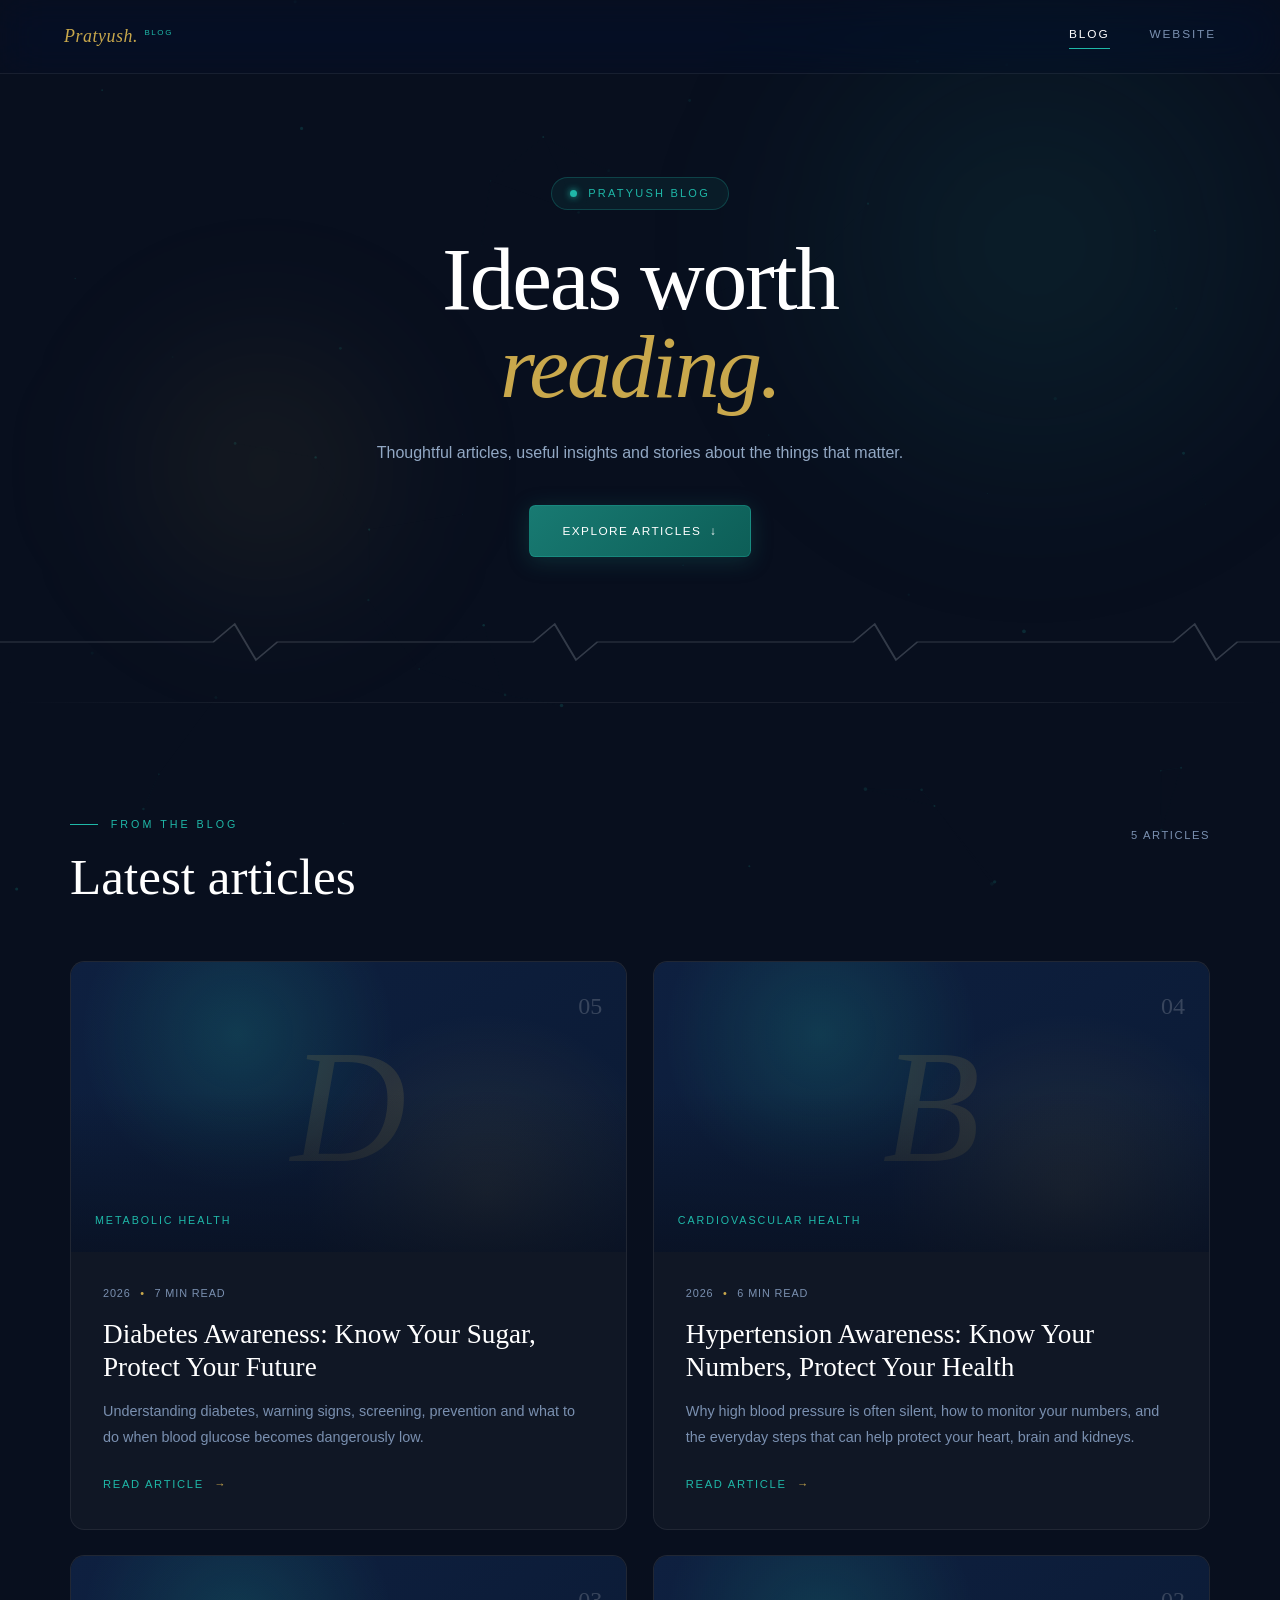
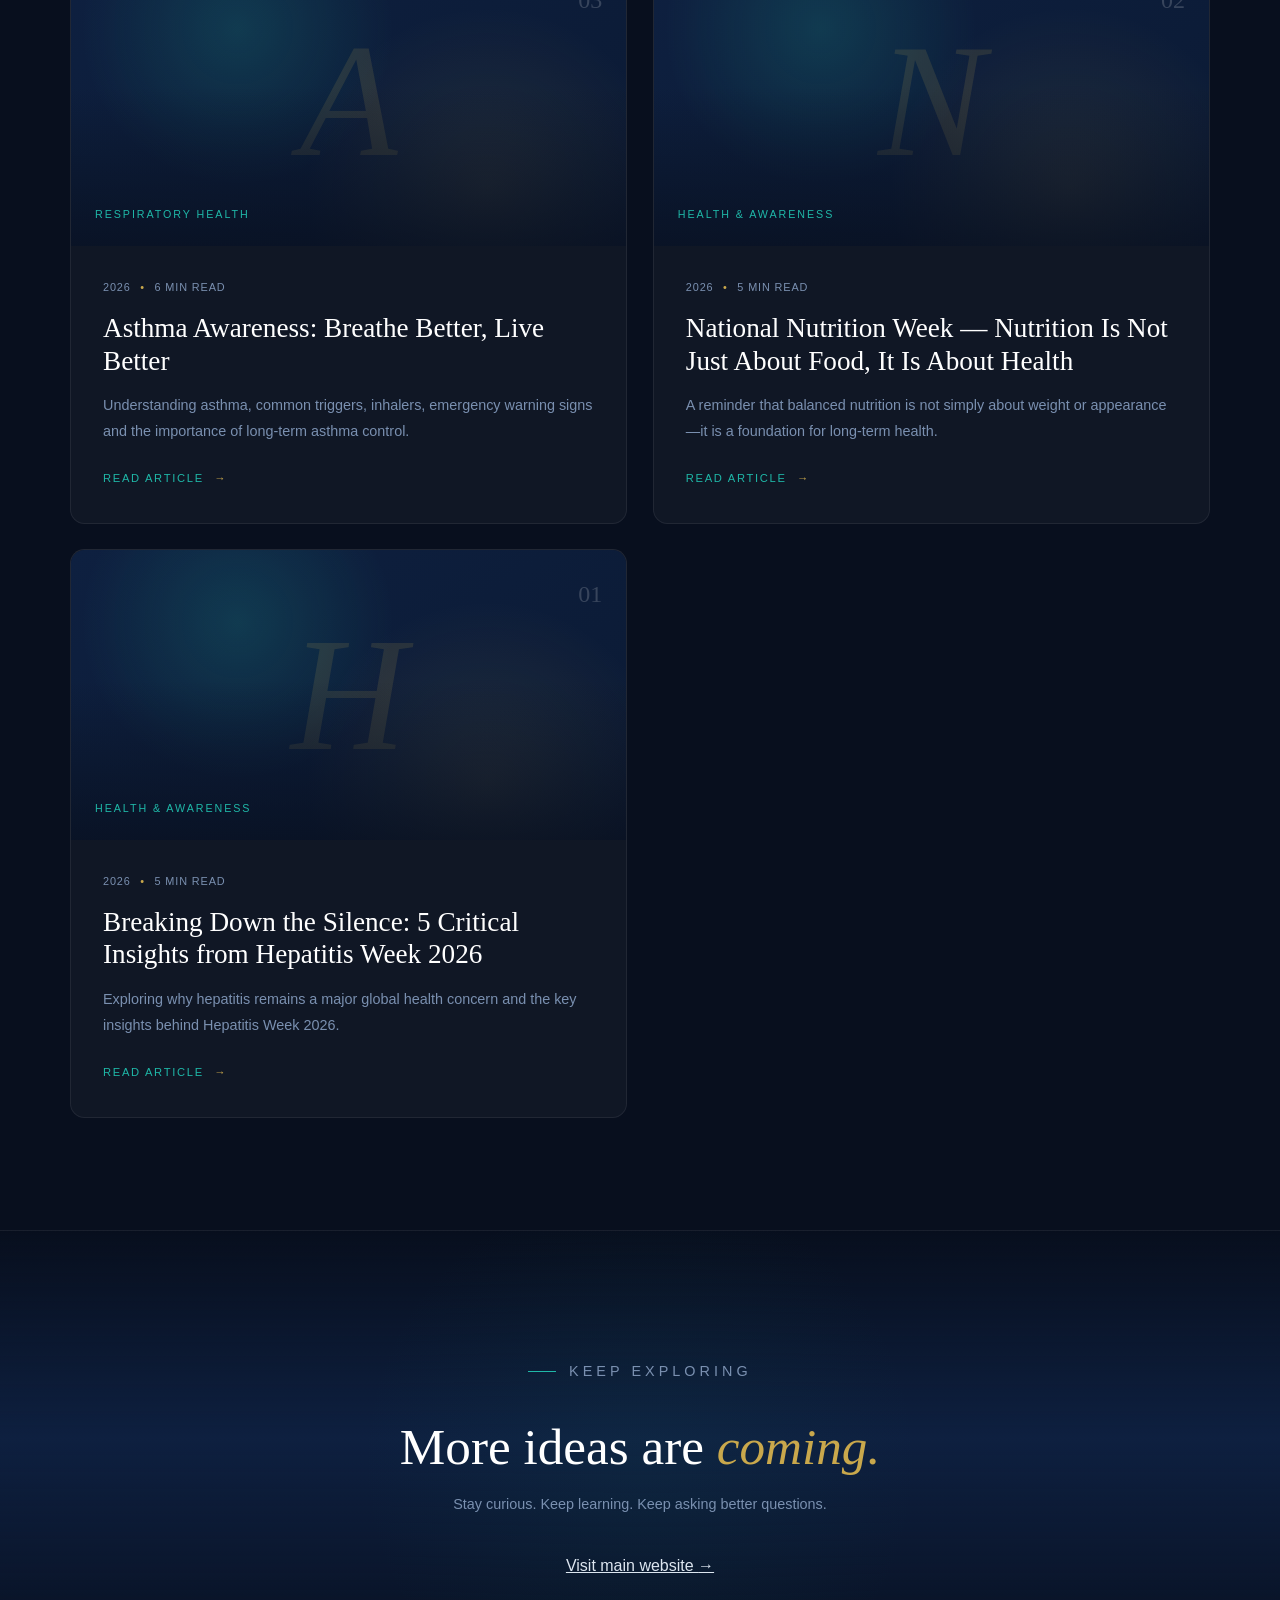
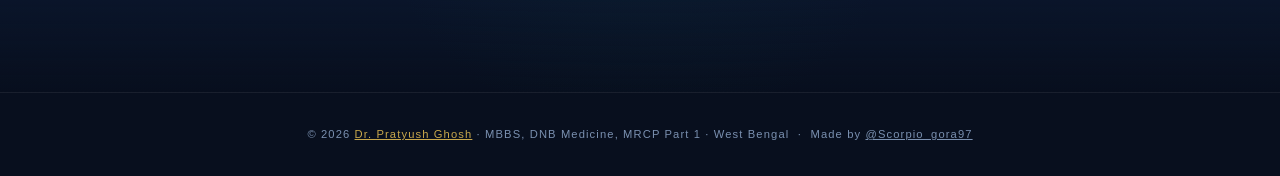
==== index.html @ b53b4d3e "Refactor index.html structure and content" ====
<!DOCTYPE html>
<html lang="en">
<head>
<meta charset="UTF-8">
<meta name="viewport" content="width=device-width, initial-scale=1.0">
<meta name="description" content="Pratyush Blog — thoughtful articles, health insights and stories.">
<title>Blog | Pratyush</title>
<link rel="stylesheet" href="styles.css">
<script src="main.js" defer></script>
</head>
<body>
<canvas id="bg-canvas"></canvas><div id="progress-bar"></div>

<nav id="main-nav">
<a class="nav-logo" href="index.html" aria-label="Pratyush Blog home">Pratyush.<sup>BLOG</sup></a>
<button class="hamburger" id="hamburger" aria-label="Open navigation" aria-expanded="false" type="button"><span></span><span></span><span></span></button>
<div class="nav-links" id="nav-links"><a href="index.html" class="active">Blog</a><a href="https://drpratyushghosh.netlify.app/" target="_blank" rel="noopener noreferrer">Website</a></div>
</nav>

<main>
<section class="blog-hero">
<div class="blob blob-1"></div><div class="blob blob-2"></div>
<div class="blog-hero-inner">
<div class="hero-tag"><span class="blink-dot"></span>PRATYUSH BLOG</div>
<h1>Ideas worth<br><em>reading.</em></h1>
<p class="hero-bio">Thoughtful articles, useful insights and stories about the things that matter.</p>
<a href="#latest" class="btn btn-primary">Explore articles <span>↓</span></a>
</div>
<div class="ecg-wrap"><svg viewBox="0 0 1200 56" preserveAspectRatio="none" aria-hidden="true"><polyline points="0,28 80,28 100,28 110,10 120,46 130,28 230,28 250,28 260,10 270,46 280,28 380,28 400,28 410,10 420,46 430,28 530,28 550,28 560,10 570,46 580,28 680,28 700,28 710,10 720,46 730,28 830,28 850,28 860,10 870,46 880,28 980,28 1000,28 1010,10 1020,46 1030,28 1130,28 1150,28 1160,10 1170,46 1180,28 1200,28" fill="none" stroke="currentColor" stroke-width="1"/></svg></div>
</section>

<div class="divider"></div>

<section class="section-wrap" id="latest">
<div class="articles-heading"><div><p class="section-eyebrow">FROM THE BLOG</p><h2 class="section-title">Latest articles</h2></div><p class="article-count"><span id="article-count">5</span> articles</p></div>

<div class="blog-grid">

<article class="blog-card reveal" data-category="Metabolic Health">
<a class="blog-cover" href="Diabetes_Awareness_Know_Your_Sugar_Protect_Your_Future.html" aria-label="Read Diabetes Awareness article"><span class="cover-mark">D</span><span class="cover-number">05</span><span class="category">Metabolic Health</span></a>
<div class="blog-card-body"><div class="blog-meta"><span>2026</span><span class="meta-dot">•</span><span>7 min read</span></div>
<h3><a href="Diabetes_Awareness_Know_Your_Sugar_Protect_Your_Future.html">Diabetes Awareness: Know Your Sugar, Protect Your Future</a></h3>
<p>Understanding diabetes, warning signs, screening, prevention and what to do when blood glucose becomes dangerously low.</p>
<a class="read-link" href="Diabetes_Awareness_Know_Your_Sugar_Protect_Your_Future.html">Read article <span>→</span></a></div>
</article>

<article class="blog-card reveal" data-category="Cardiovascular Health">
<a class="blog-cover" href="Hypertension_Awareness_Know_Your_Numbers_Protect_Your_Health.html" aria-label="Read Hypertension Awareness article"><span class="cover-mark">B</span><span class="cover-number">04</span><span class="category">Cardiovascular Health</span></a>
<div class="blog-card-body"><div class="blog-meta"><span>2026</span><span class="meta-dot">•</span><span>6 min read</span></div>
<h3><a href="Hypertension_Awareness_Know_Your_Numbers_Protect_Your_Health.html">Hypertension Awareness: Know Your Numbers, Protect Your Health</a></h3>
<p>Why high blood pressure is often silent, how to monitor your numbers, and the everyday steps that can help protect your heart, brain and kidneys.</p>
<a class="read-link" href="Hypertension_Awareness_Know_Your_Numbers_Protect_Your_Health.html">Read article <span>→</span></a></div>
</article>

<article class="blog-card reveal" data-category="Respiratory Health">
<a class="blog-cover" href="Asthma_Awareness_Breathe_Better_Live_Better.html" aria-label="Read Asthma Awareness article"><span class="cover-mark">A</span><span class="cover-number">03</span><span class="category">Respiratory Health</span></a>
<div class="blog-card-body"><div class="blog-meta"><span>2026</span><span class="meta-dot">•</span><span>6 min read</span></div>
<h3><a href="Asthma_Awareness_Breathe_Better_Live_Better.html">Asthma Awareness: Breathe Better, Live Better</a></h3>
<p>Understanding asthma, common triggers, inhalers, emergency warning signs and the importance of long-term asthma control.</p>
<a class="read-link" href="Asthma_Awareness_Breathe_Better_Live_Better.html">Read article <span>→</span></a></div>
</article>

<article class="blog-card reveal" data-category="Health & Awareness">
<a class="blog-cover" href="National_Nutrition_Week.html" aria-label="Read National Nutrition Week article"><span class="cover-mark">N</span><span class="cover-number">02</span><span class="category">Health &amp; Awareness</span></a>
<div class="blog-card-body"><div class="blog-meta"><span>2026</span><span class="meta-dot">•</span><span>5 min read</span></div>
<h3><a href="National_Nutrition_Week.html">National Nutrition Week — Nutrition Is Not Just About Food, It Is About Health</a></h3>
<p>A reminder that balanced nutrition is not simply about weight or appearance—it is a foundation for long-term health.</p>
<a class="read-link" href="National_Nutrition_Week.html">Read article <span>→</span></a></div>
</article>

<article class="blog-card reveal" data-category="Health & Awareness">
<a class="blog-cover" href="Breaking_Down_the_Silence_Hepatitis_Week_2026.html" aria-label="Read Hepatitis Week article"><span class="cover-mark">H</span><span class="cover-number">01</span><span class="category">Health &amp; Awareness</span></a>
<div class="blog-card-body"><div class="blog-meta"><span>2026</span><span class="meta-dot">•</span><span>5 min read</span></div>
<h3><a href="Breaking_Down_the_Silence_Hepatitis_Week_2026.html">Breaking Down the Silence: 5 Critical Insights from Hepatitis Week 2026</a></h3>
<p>Exploring why hepatitis remains a major global health concern and the key insights behind Hepatitis Week 2026.</p>
<a class="read-link" href="Breaking_Down_the_Silence_Hepatitis_Week_2026.html">Read article <span>→</span></a></div>
</article>

</div>
</section>

<section class="blog-cta"><div class="cta-glow"></div><div class="cta-content">
<p class="section-eyebrow centered">KEEP EXPLORING</p><h2>More ideas are <em>coming.</em></h2>
<p>Stay curious. Keep learning. Keep asking better questions.</p>
<a href="https://drpratyushghosh.netlify.app/" target="_blank" rel="noopener noreferrer">Visit main website <span>→</span></a>
</div></section>
</main>

<footer>© 2026 <span class="gold"><a href="https://drpratyushghosh.netlify.app/" target="_blank" rel="noopener noreferrer">Dr. Pratyush Ghosh</a></span> · MBBS, DNB Medicine, MRCP Part 1 · West Bengal &nbsp;·&nbsp; Made by <a href="https://instagram.com/Scorpio_gora97" target="_blank" rel="noopener noreferrer" class="footer-insta">@Scorpio_gora97</a></footer>

<button class="back-to-top" id="back-to-top" aria-label="Back to top">↑</button>
</body>
</html>
---- styles.css ----
/* ════════════════════════════════════════
   BLOG — MATCHING DR. PRATYUSH GHOSH WEBSITE
════════════════════════════════════════ */
:root {
  --navy: #080f1e;
  --deep: #0b1a34;
  --panel: #0e2040;
  --teal: #187a72;
  --teal-l: #1fb8a8;
  --teal-glow: rgba(31,184,168,.18);
  --gold: #c9a84c;
  --gold-dim: rgba(201,168,76,.12);
  --text: #dde6f0;
  --muted: #7a90b0;
  --card: rgba(255,255,255,.035);
  --border: rgba(255,255,255,.07);
  --border-h: rgba(31,184,168,.35);
  --shadow: 0 24px 64px rgba(0,0,0,.45);
}

*, *::before, *::after { box-sizing: border-box; margin: 0; padding: 0; }
html { scroll-behavior: smooth; font-size: 16px; }

body {
  background: var(--navy);
  color: var(--text);
  font-family: "DM Sans", sans-serif;
  font-weight: 300;
  line-height: 1.75;
  overflow-x: hidden;
}

a { color: inherit; }

#progress-bar {
  position: fixed; top: 0; left: 0; z-index: 9998;
  width: 0; height: 2px;
  background: linear-gradient(90deg,var(--teal),var(--gold));
  box-shadow: 0 0 10px var(--teal-l);
}

#bg-canvas {
  position: fixed; inset: 0; z-index: 0;
  pointer-events: none; opacity: .5;
}

/* Navigation */
nav {
  position: fixed; top: 0; left: 0; right: 0; z-index: 500;
  display: flex; justify-content: space-between; align-items: center;
  padding: 1.3rem 4rem;
  background: rgba(8,15,30,.5);
  backdrop-filter: blur(22px) saturate(180%);
  border-bottom: 1px solid var(--border);
  transition: padding .35s, background .35s, box-shadow .35s;
}

nav.scrolled {
  padding: .85rem 4rem;
  background: rgba(8,15,30,.92);
  box-shadow: 0 4px 30px rgba(0,0,0,.3);
}

.nav-logo {
  font-family: "Cormorant Garamond", serif;
  font-size: 1.12rem; font-style: italic;
  color: var(--gold); letter-spacing: .03em;
  text-decoration: none;
}

.nav-logo sup {
  font: 400 .5rem "DM Sans",sans-serif;
  letter-spacing: .2em; color: var(--teal-l);
  margin-left: .4rem; vertical-align: super;
}

.nav-links { display: flex; gap: 2.5rem; list-style: none; }

.nav-links a {
  color: var(--muted); text-decoration: none;
  font-size: .74rem; letter-spacing: .16em;
  text-transform: uppercase; position: relative;
  padding-bottom: .3rem; transition: color .3s;
}

.nav-links a::after {
  content: ""; position: absolute; bottom: 0; left: 0; right: 0;
  height: 1px; background: var(--teal-l);
  transform: scaleX(0); transform-origin: left;
  transition: transform .35s cubic-bezier(.77,0,.175,1);
}

.nav-links a:hover, .nav-links a.active { color: #fff; }
.nav-links a:hover::after, .nav-links a.active::after { transform: scaleX(1); }

.hamburger {
  display: none; flex-direction: column; gap: 5px;
  border: 0; background: none; cursor: pointer; padding: .4rem;
}
.hamburger span {
  display: block; width: 22px; height: 1.5px;
  background: var(--muted); transition: .35s ease;
}

/* Hero */
.blog-hero {
  position: relative; z-index: 1;
  min-height: 78vh;
  display: flex; align-items: center; justify-content: center;
  padding: 10rem 4rem 8rem;
  overflow: hidden; text-align: center;
}

.blog-hero-inner { width: min(850px,100%); position: relative; z-index: 2; }

.hero-tag {
  display: inline-flex; align-items: center; gap: .7rem;
  background: rgba(31,184,168,.08);
  border: 1px solid rgba(31,184,168,.25);
  padding: .35rem 1.1rem; border-radius: 2rem;
  font-size: .69rem; letter-spacing: .2em;
  text-transform: uppercase; color: var(--teal-l);
  margin-bottom: 1.6rem;
}

.blink-dot {
  width: 7px; height: 7px; border-radius: 50%;
  background: var(--teal-l); box-shadow: 0 0 7px var(--teal-l);
  animation: blinkPulse 2s ease-in-out infinite;
}

@keyframes blinkPulse {
  0%,100% { opacity:1; box-shadow:0 0 7px var(--teal-l); }
  50% { opacity:.2; box-shadow:none; }
}

.blog-hero h1 {
  font-family: "Cormorant Garamond",serif;
  font-size: clamp(3.5rem,7vw,6.7rem);
  font-weight: 300; line-height: .98; color: #fff;
  letter-spacing: -.025em;
}
.blog-hero h1 em { color: var(--gold); font-weight: 300; }

.hero-bio {
  max-width: 650px; margin: 1.7rem auto 2.3rem;
  color: #92a8c4; font-size: 1rem; line-height: 1.9;
}

.blob { position:absolute; border-radius:50%; pointer-events:none; filter:blur(60px); }
.blob-1 {
  width:650px; height:650px; right:-80px; top:-80px;
  background:radial-gradient(circle,rgba(24,122,114,.16),transparent 70%);
  animation:blobDrift 9s ease-in-out infinite alternate;
}
.blob-2 {
  width:400px; height:400px; left:5%; bottom:5%;
  background:radial-gradient(circle,rgba(201,168,76,.09),transparent 70%);
  animation:blobDrift 12s ease-in-out infinite alternate-reverse;
}
@keyframes blobDrift {
  from { transform:translate(0,0) scale(1); }
  to { transform:translate(35px,25px) scale(1.1); }
}

.ecg-wrap {
  position:absolute; bottom:2rem; left:0; right:0;
  height:56px; overflow:hidden; opacity:.2; pointer-events:none;
}
.ecg-wrap svg { width:200%; height:100%; animation:ecgScroll 5s linear infinite; }
@keyframes ecgScroll { to { transform:translateX(-50%); } }

.btn {
  display:inline-flex; align-items:center; gap:.55rem;
  padding:.9rem 2rem; border-radius:.4rem;
  font-size:.74rem; letter-spacing:.12em; text-transform:uppercase;
  text-decoration:none; font-weight:400;
  transition:all .38s cubic-bezier(.23,1,.32,1);
}
.btn-primary {
  background:linear-gradient(135deg,var(--teal),#0d5e57);
  color:#fff; border:1px solid rgba(31,184,168,.3);
  box-shadow:0 4px 22px rgba(24,122,114,.28);
}
.btn-primary:hover {
  transform:translateY(-3px);
  box-shadow:0 12px 40px rgba(31,184,168,.45),0 0 0 1px var(--teal-l);
}
.btn-outline { border:1px solid var(--border); color:var(--text); }
.btn-outline:hover {
  transform:translateY(-3px); border-color:var(--border-h);
  background:rgba(31,184,168,.06);
}

.divider {
  position:relative; z-index:1; width:100%; height:1px;
  background:linear-gradient(90deg,transparent,var(--border) 20%,var(--border) 80%,transparent);
}

/* Articles */
.section-wrap {
  position:relative; z-index:1;
  width:min(1140px,calc(100% - 8rem));
  margin:0 auto; padding:7rem 0;
}

.section-eyebrow {
  display:flex; align-items:center; gap:.8rem;
  font-size:.67rem; letter-spacing:.28em;
  text-transform:uppercase; color:var(--teal-l); margin-bottom:.9rem;
}
.section-eyebrow::before { content:""; width:28px; height:1px; background:var(--teal-l); }

.articles-heading {
  display:flex; justify-content:space-between; align-items:flex-start; gap:2rem;
}
.section-title {
  font-family:"Cormorant Garamond",serif;
  font-size:clamp(2.4rem,4vw,3.4rem);
  font-weight:300; color:#fff; line-height:1.12; margin-bottom:3.5rem;
}
.article-count {
  margin-top:.7rem; color:var(--muted);
  font-size:.7rem; letter-spacing:.14em; text-transform:uppercase;
}

.blog-grid {
  display:grid; grid-template-columns:repeat(2,minmax(0,1fr)); gap:1.6rem;
}

.blog-card {
  background:var(--card); border:1px solid var(--border);
  border-radius:.9rem; overflow:hidden;
  transition:transform .4s cubic-bezier(.23,1,.32,1), border-color .35s, box-shadow .4s;
}
.blog-card:hover {
  transform:translateY(-7px); border-color:rgba(31,184,168,.2);
  box-shadow:0 22px 55px rgba(0,0,0,.35),0 0 0 1px rgba(31,184,168,.06);
}

.blog-cover {
  min-height:290px; position:relative; overflow:hidden;
  display:flex; align-items:center; justify-content:center;
  text-decoration:none;
  background:
    radial-gradient(circle at 30% 25%,rgba(31,184,168,.18),transparent 35%),
    radial-gradient(circle at 75% 80%,rgba(201,168,76,.12),transparent 38%),
    linear-gradient(145deg,var(--panel),var(--deep));
}
.blog-cover::after {
  content:""; position:absolute; inset:0;
  background:linear-gradient(180deg,transparent 45%,rgba(8,15,30,.72));
}
.cover-mark {
  font-family:"Cormorant Garamond",serif; font-style:italic;
  font-size:10rem; line-height:1; color:rgba(201,168,76,.14);
  transition:transform .5s ease,color .5s ease;
}
.blog-card:hover .cover-mark { transform:scale(1.07) rotate(-2deg); color:rgba(201,168,76,.2); }

.cover-number {
  position:absolute; z-index:2; top:1.4rem; right:1.5rem;
  color:rgba(255,255,255,.18); font-family:"Cormorant Garamond",serif;
  font-size:1.5rem;
}
.category {
  position:absolute; z-index:2; left:1.5rem; bottom:1.4rem;
  color:var(--teal-l); font-size:.67rem; letter-spacing:.18em; text-transform:uppercase;
}

.blog-card-body { padding:2rem; }
.blog-meta {
  display:flex; gap:.6rem; color:var(--muted);
  font-size:.68rem; letter-spacing:.08em; text-transform:uppercase;
}
.meta-dot { color:var(--gold); }

.blog-card h3 {
  margin:.9rem 0 .9rem;
  font-family:"Cormorant Garamond",serif;
  font-size:1.7rem; font-weight:400; line-height:1.2; color:#fff;
}
.blog-card h3 a { color:inherit; text-decoration:none; transition:color .25s; }
.blog-card h3 a:hover { color:var(--gold); }
.blog-card p { color:var(--muted); font-size:.9rem; line-height:1.85; }

.read-link {
  display:inline-flex; align-items:center; gap:.65rem;
  margin-top:1.5rem; color:var(--teal-l); text-decoration:none;
  font-size:.7rem; letter-spacing:.15em; text-transform:uppercase;
}
.read-link span { color:var(--gold); transition:transform .3s; }
.read-link:hover span { transform:translateX(5px); }

/* Bottom CTA */
.blog-cta {
  position:relative; z-index:1; overflow:hidden;
  text-align:center; padding:7rem 4rem;
  border-top:1px solid var(--border); border-bottom:1px solid var(--border);
  background:linear-gradient(180deg,transparent,var(--panel) 45%,transparent);
}
.cta-content { position:relative; z-index:2; }
.cta-glow {
  position:absolute; left:50%; top:50%; transform:translate(-50%,-50%);
  width:700px; height:500px; border-radius:50%;
  background:radial-gradient(circle,rgba(24,122,114,.08),transparent 65%);
}
.section-eyebrow.centered { justify-content:center; }
.blog-cta h2 {
  font-family:"Cormorant Garamond",serif;
  font-size:clamp(2.4rem,4vw,3.5rem); font-weight:300; line-height:1.1; color:#fff;
}
.blog-cta h2 em { color:var(--gold); }
.blog-cta p { color:var(--muted); margin:1rem 0 2.2rem; font-size:.9rem; }

footer {
  position:relative; z-index:1; text-align:center; padding:2rem;
  font-size:.7rem; color:var(--muted); letter-spacing:.1em;
}
.gold { color:var(--gold); }

.reveal {
  opacity:0; transform:translateY(28px);
  transition:opacity .7s ease, transform .7s ease;
}
.reveal.visible { opacity:1; transform:none; }

.back-to-top {
  position:fixed; z-index:450; right:1.5rem; bottom:1.5rem;
  width:42px; height:42px; border-radius:50%;
  border:1px solid var(--border); background:rgba(14,32,64,.88);
  color:var(--teal-l); backdrop-filter:blur(10px); cursor:pointer;
  opacity:0; pointer-events:none; transform:translateY(10px);
  transition:.3s ease;
}
.back-to-top.visible { opacity:1; pointer-events:auto; transform:none; }
.back-to-top:hover { border-color:var(--border-h); transform:translateY(-3px); }

/* Responsive */
@media (max-width:900px) {
  nav { padding:1.1rem 1.8rem; }
  nav.scrolled { padding:.9rem 1.8rem; }

  .nav-links {
    position:fixed; top:0; right:-100%; bottom:0; width:280px;
    background:var(--panel); border-left:1px solid var(--border);
    flex-direction:column; justify-content:center; align-items:flex-start;
    gap:2rem; padding:3rem 2.5rem;
    transition:right .45s cubic-bezier(.77,0,.175,1);
    box-shadow:-10px 0 40px rgba(0,0,0,.4);
  }
  .nav-links.open { right:0; }
  .nav-links a { font-size:1rem; letter-spacing:.1em; }
  .hamburger { display:flex; position:relative; z-index:501; }

  .blog-hero { padding:9rem 1.8rem 7rem; min-height:72vh; }
  .section-wrap { width:calc(100% - 3.6rem); padding:5rem 0; }
  .blog-grid { grid-template-columns:1fr; }
  .blog-cta { padding:5rem 1.8rem; }
}

@media (max-width:600px) {
  nav { padding:1rem 1.2rem; }
  .nav-logo { font-size:1rem; }
  .blog-hero { padding:8rem 1.2rem 6rem; }
  .blog-hero h1 { font-size:3.5rem; }
  .ecg-wrap { display:none; }
  .section-wrap { width:calc(100% - 2.4rem); padding:4rem 0; }
  .articles-heading { display:block; }
  .article-count { display:block; margin:-2.7rem 0 2.4rem; }
  .blog-cover { min-height:220px; }
  .blog-card-body { padding:1.5rem; }
  .blog-cta { padding:4rem 1.2rem; }
}

@media (prefers-reduced-motion:reduce) {
  html { scroll-behavior:auto; }
  *,*::before,*::after { animation:none!important; transition:none!important; }
  .reveal { opacity:1; transform:none; }
}
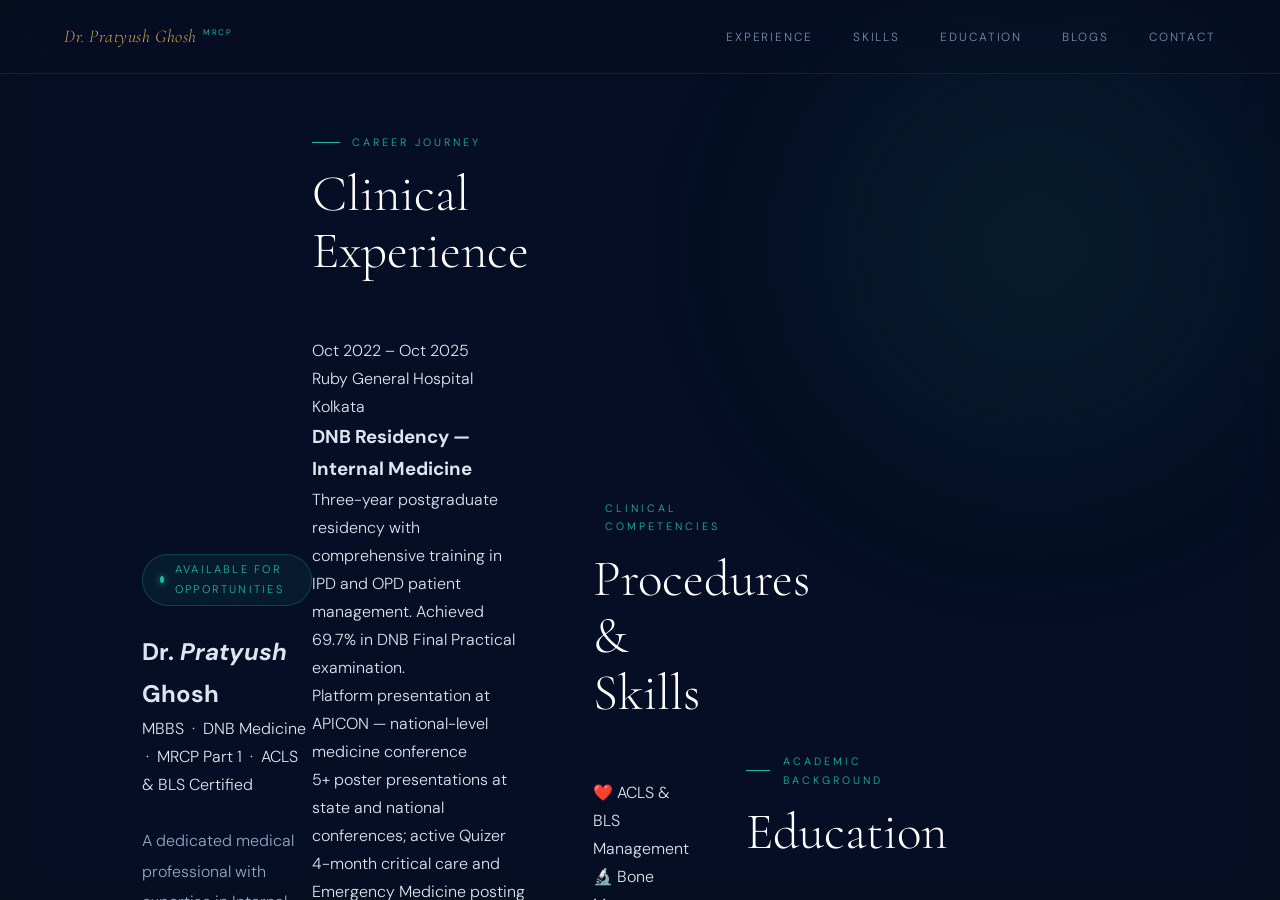
==== commit 6344ea94: "Add blog link to navigation menu" ====
--- a/index.html
+++ b/index.html
@@ -1,93 +1,328 @@
 <!DOCTYPE html>
 <html lang="en">
 <head>
-<meta charset="UTF-8">
-<meta name="viewport" content="width=device-width, initial-scale=1.0">
-<meta name="description" content="Pratyush Blog — thoughtful articles, health insights and stories.">
-<title>Blog | Pratyush</title>
-<link rel="stylesheet" href="styles.css">
-<script src="main.js" defer></script>
+  <meta charset="UTF-8" />
+  <meta name="viewport" content="width=device-width, initial-scale=1.0" />
+  <title>Dr. Pratyush Ghosh — MBBS, DNB Medicine, MRCP Part 1</title>
+
+  <!-- Google Fonts -->
+  <link
+    href="https://fonts.googleapis.com/css2?family=Cormorant+Garamond:ital,wght@0,300;0,400;0,600;1,300;1,400&family=DM+Sans:wght@300;400;500&display=swap"
+    rel="stylesheet"
+  />
+
+  <!-- Stylesheet -->
+  <link rel="stylesheet" href="styles.css" />
 </head>
 <body>
-<canvas id="bg-canvas"></canvas><div id="progress-bar"></div>
+
+  <!-- ── Scroll Progress Bar ── -->
+  <div id="progress-bar"></div>
+
+  <!-- ── Particle Canvas ── -->
+  <canvas id="bg-canvas"></canvas>
+
+
+  <!-- ════════════════════════════════════
+       NAVIGATION
+  ════════════════════════════════════ -->
+  <nav id="main-nav">
+    <div class="nav-logo">Dr. Pratyush Ghosh<sup>MRCP</sup></div>
 
 <nav id="main-nav">
-<a class="nav-logo" href="index.html" aria-label="Pratyush Blog home">Pratyush.<sup>BLOG</sup></a>
-<button class="hamburger" id="hamburger" aria-label="Open navigation" aria-expanded="false" type="button"><span></span><span></span><span></span></button>
-<div class="nav-links" id="nav-links"><a href="index.html" class="active">Blog</a><a href="https://drpratyushghosh.netlify.app/" target="_blank" rel="noopener noreferrer">Website</a></div>
-</nav>
-
-<main>
-<section class="blog-hero">
-<div class="blob blob-1"></div><div class="blob blob-2"></div>
-<div class="blog-hero-inner">
-<div class="hero-tag"><span class="blink-dot"></span>PRATYUSH BLOG</div>
-<h1>Ideas worth<br><em>reading.</em></h1>
-<p class="hero-bio">Thoughtful articles, useful insights and stories about the things that matter.</p>
-<a href="#latest" class="btn btn-primary">Explore articles <span>↓</span></a>
-</div>
-<div class="ecg-wrap"><svg viewBox="0 0 1200 56" preserveAspectRatio="none" aria-hidden="true"><polyline points="0,28 80,28 100,28 110,10 120,46 130,28 230,28 250,28 260,10 270,46 280,28 380,28 400,28 410,10 420,46 430,28 530,28 550,28 560,10 570,46 580,28 680,28 700,28 710,10 720,46 730,28 830,28 850,28 860,10 870,46 880,28 980,28 1000,28 1010,10 1020,46 1030,28 1130,28 1150,28 1160,10 1170,46 1180,28 1200,28" fill="none" stroke="currentColor" stroke-width="1"/></svg></div>
-</section>
-
-<div class="divider"></div>
-
-<section class="section-wrap" id="latest">
-<div class="articles-heading"><div><p class="section-eyebrow">FROM THE BLOG</p><h2 class="section-title">Latest articles</h2></div><p class="article-count"><span id="article-count">5</span> articles</p></div>
-
-<div class="blog-grid">
-
-<article class="blog-card reveal" data-category="Metabolic Health">
-<a class="blog-cover" href="Diabetes_Awareness_Know_Your_Sugar_Protect_Your_Future.html" aria-label="Read Diabetes Awareness article"><span class="cover-mark">D</span><span class="cover-number">05</span><span class="category">Metabolic Health</span></a>
-<div class="blog-card-body"><div class="blog-meta"><span>2026</span><span class="meta-dot">•</span><span>7 min read</span></div>
-<h3><a href="Diabetes_Awareness_Know_Your_Sugar_Protect_Your_Future.html">Diabetes Awareness: Know Your Sugar, Protect Your Future</a></h3>
-<p>Understanding diabetes, warning signs, screening, prevention and what to do when blood glucose becomes dangerously low.</p>
-<a class="read-link" href="Diabetes_Awareness_Know_Your_Sugar_Protect_Your_Future.html">Read article <span>→</span></a></div>
-</article>
-
-<article class="blog-card reveal" data-category="Cardiovascular Health">
-<a class="blog-cover" href="Hypertension_Awareness_Know_Your_Numbers_Protect_Your_Health.html" aria-label="Read Hypertension Awareness article"><span class="cover-mark">B</span><span class="cover-number">04</span><span class="category">Cardiovascular Health</span></a>
-<div class="blog-card-body"><div class="blog-meta"><span>2026</span><span class="meta-dot">•</span><span>6 min read</span></div>
-<h3><a href="Hypertension_Awareness_Know_Your_Numbers_Protect_Your_Health.html">Hypertension Awareness: Know Your Numbers, Protect Your Health</a></h3>
-<p>Why high blood pressure is often silent, how to monitor your numbers, and the everyday steps that can help protect your heart, brain and kidneys.</p>
-<a class="read-link" href="Hypertension_Awareness_Know_Your_Numbers_Protect_Your_Health.html">Read article <span>→</span></a></div>
-</article>
-
-<article class="blog-card reveal" data-category="Respiratory Health">
-<a class="blog-cover" href="Asthma_Awareness_Breathe_Better_Live_Better.html" aria-label="Read Asthma Awareness article"><span class="cover-mark">A</span><span class="cover-number">03</span><span class="category">Respiratory Health</span></a>
-<div class="blog-card-body"><div class="blog-meta"><span>2026</span><span class="meta-dot">•</span><span>6 min read</span></div>
-<h3><a href="Asthma_Awareness_Breathe_Better_Live_Better.html">Asthma Awareness: Breathe Better, Live Better</a></h3>
-<p>Understanding asthma, common triggers, inhalers, emergency warning signs and the importance of long-term asthma control.</p>
-<a class="read-link" href="Asthma_Awareness_Breathe_Better_Live_Better.html">Read article <span>→</span></a></div>
-</article>
-
-<article class="blog-card reveal" data-category="Health & Awareness">
-<a class="blog-cover" href="National_Nutrition_Week.html" aria-label="Read National Nutrition Week article"><span class="cover-mark">N</span><span class="cover-number">02</span><span class="category">Health &amp; Awareness</span></a>
-<div class="blog-card-body"><div class="blog-meta"><span>2026</span><span class="meta-dot">•</span><span>5 min read</span></div>
-<h3><a href="National_Nutrition_Week.html">National Nutrition Week — Nutrition Is Not Just About Food, It Is About Health</a></h3>
-<p>A reminder that balanced nutrition is not simply about weight or appearance—it is a foundation for long-term health.</p>
-<a class="read-link" href="National_Nutrition_Week.html">Read article <span>→</span></a></div>
-</article>
-
-<article class="blog-card reveal" data-category="Health & Awareness">
-<a class="blog-cover" href="Breaking_Down_the_Silence_Hepatitis_Week_2026.html" aria-label="Read Hepatitis Week article"><span class="cover-mark">H</span><span class="cover-number">01</span><span class="category">Health &amp; Awareness</span></a>
-<div class="blog-card-body"><div class="blog-meta"><span>2026</span><span class="meta-dot">•</span><span>5 min read</span></div>
-<h3><a href="Breaking_Down_the_Silence_Hepatitis_Week_2026.html">Breaking Down the Silence: 5 Critical Insights from Hepatitis Week 2026</a></h3>
-<p>Exploring why hepatitis remains a major global health concern and the key insights behind Hepatitis Week 2026.</p>
-<a class="read-link" href="Breaking_Down_the_Silence_Hepatitis_Week_2026.html">Read article <span>→</span></a></div>
-</article>
-
-</div>
-</section>
-
-<section class="blog-cta"><div class="cta-glow"></div><div class="cta-content">
-<p class="section-eyebrow centered">KEEP EXPLORING</p><h2>More ideas are <em>coming.</em></h2>
-<p>Stay curious. Keep learning. Keep asking better questions.</p>
-<a href="https://drpratyushghosh.netlify.app/" target="_blank" rel="noopener noreferrer">Visit main website <span>→</span></a>
-</div></section>
-</main>
-
-<footer>© 2026 <span class="gold"><a href="https://drpratyushghosh.netlify.app/" target="_blank" rel="noopener noreferrer">Dr. Pratyush Ghosh</a></span> · MBBS, DNB Medicine, MRCP Part 1 · West Bengal &nbsp;·&nbsp; Made by <a href="https://instagram.com/Scorpio_gora97" target="_blank" rel="noopener noreferrer" class="footer-insta">@Scorpio_gora97</a></footer>
-
-<button class="back-to-top" id="back-to-top" aria-label="Back to top">↑</button>
+    <div class="nav-logo">Dr. Pratyush Ghosh<sup>MRCP</sup></div>
+
+    <ul class="nav-links" id="nav-links">
+      <li><a href="#experience">Experience</a></li>
+      <li><a href="#skills">Skills</a></li>
+      <li><a href="#education">Education</a></li>
+      <li>
+  <a href="https://pratyushblogs.netlify.app/" target="_blank" rel="noopener noreferrer">
+    Blogs
+  </a>
+</li>
+      <li><a href="#contact">Contact</a></li>
+    </ul>
+
+    <div class="hamburger" id="hamburger" aria-label="Toggle menu">
+      <span></span>
+      <span></span>
+      <span></span>
+    </div>
+  </nav>
+
+
+  <!-- ════════════════════════════════════
+       HERO
+  ════════════════════════════════════ -->
+  <div class="hero">
+    <!-- Ambient glow blobs -->
+    <div class="blob blob-1"></div>
+    <div class="blob blob-2"></div>
+
+    <div class="hero-inner">
+
+      <!-- Left: Text content -->
+      <div>
+        <div class="hero-tag">
+          <span class="blink-dot"></span>
+          Available for Opportunities
+        </div>
+
+        <h1>Dr. <em>Pratyush</em><br>Ghosh</h1>
+
+        <p class="hero-credentials">
+          MBBS &nbsp;·&nbsp; DNB Medicine &nbsp;·&nbsp; MRCP Part 1 &nbsp;·&nbsp; ACLS &amp; BLS Certified
+        </p>
+
+        <p class="hero-bio">
+          A dedicated medical professional with expertise in Internal Medicine
+          and critical care — committed to patient wellbeing through
+          evidence-based practice and advanced clinical procedures.
+        </p>
+
+        <!-- Stats row -->
+        <div class="hero-stats">
+          <div class="stat">
+            <div class="stat-num" id="sn1">5<span class="suf">+</span></div>
+            <div class="stat-label">Years Experience</div>
+          </div>
+          <div class="stat">
+            <div class="stat-num" id="sn2">12<span class="suf">+</span></div>
+            <div class="stat-label">Clinical Procedures</div>
+          </div>
+          <div class="stat">
+            <div class="stat-num" id="sn3">5<span class="suf">+</span></div>
+            <div class="stat-label">Poster Presentations</div>
+          </div>
+        </div>
+
+        <!-- CTA buttons -->
+        <div class="hero-cta">
+          <a href="#contact" class="btn btn-primary">
+            <svg width="13" height="13" viewBox="0 0 24 24" fill="none"
+                 stroke="currentColor" stroke-width="2.2">
+              <path d="M4 4h16c1.1 0 2 .9 2 2v12c0 1.1-.9 2-2 2H4c-1.1 0-2-.9-2-2V6c0-1.1.9-2 2-2z"/>
+              <polyline points="22,6 12,13 2,6"/>
+            </svg>
+            Get in Touch
+          </a>
+          <a href="#experience" class="btn btn-outline">
+            <svg width="13" height="13" viewBox="0 0 24 24" fill="none"
+                 stroke="currentColor" stroke-width="2.2">
+              <circle cx="12" cy="12" r="10"/>
+              <polyline points="12 8 12 12 14 14"/>
+            </svg>
+            View Experience
+          </a>
+        </div>
+      </div>
+
+      <!-- Right: Photo card -->
+      <div class="hero-photo-wrap">
+        <div class="photo-card" id="photo3d">
+          <div class="photo-bg"></div>
+          <img
+            src="pratyush.jpg"
+            alt="Dr. Pratyush Ghosh"
+            class="photo-img"
+          />
+          <div class="photo-badge">
+            <div class="badge-name">Dr. Pratyush Ghosh</div>
+            <div class="badge-spec">MBBS · DNB Medicine · MRCP Part 1</div>
+          </div>
+        </div>
+      </div>
+
+    </div><!-- /hero-inner -->
+
+    <!-- ECG heartbeat strip decoration -->
+    <div class="ecg-wrap">
+      <svg viewBox="0 0 1200 60" fill="none" preserveAspectRatio="none">
+        <polyline
+          points="0,30 50,30 70,30 82,8 94,52 106,4 118,56 130,30 155,30 205,30
+                  225,30 237,14 249,46 261,8 273,52 285,30 310,30 360,30 380,30
+                  392,8 404,52 416,4 428,56 440,30 465,30 515,30 535,30 547,14
+                  559,46 571,8 583,52 595,30 620,30 670,30 690,30 702,8 714,52
+                  726,4 738,56 750,30 775,30 825,30 845,30 857,14 869,46 881,8
+                  893,52 905,30 930,30 980,30 1000,30 1012,8 1024,52 1036,4
+                  1048,56 1060,30 1085,30 1135,30 1155,30 1167,14 1179,46
+                  1191,8 1200,30"
+          stroke="#1fb8a8" stroke-width="1.5" stroke-linejoin="round"
+        />
+      </svg>
+    </div>
+  </div><!-- /hero -->
+
+  <div class="divider"></div>
+
+
+  <!-- ════════════════════════════════════
+       EXPERIENCE
+  ════════════════════════════════════ -->
+  <div class="section-wrap" id="experience">
+    <div class="section-eyebrow">Career Journey</div>
+    <div class="section-title">Clinical Experience</div>
+
+    <div class="timeline">
+
+      <!-- DNB Residency -->
+      <div class="timeline-item">
+        <div class="timeline-meta">
+          <div class="timeline-date">Oct 2022 – Oct 2025</div>
+          <div class="timeline-org">Ruby General Hospital<br>Kolkata</div>
+        </div>
+        <div class="timeline-content">
+          <h3>DNB Residency — Internal Medicine</h3>
+          <p>
+            Three-year postgraduate residency with comprehensive training in IPD and OPD
+            patient management. Achieved 69.7% in DNB Final Practical examination.
+          </p>
+          <div class="achievements-list">
+            <div class="achievement">Platform presentation at APICON — national-level medicine conference</div>
+            <div class="achievement">5+ poster presentations at state and national conferences; active Quizer</div>
+            <div class="achievement">4-month critical care and Emergency Medicine posting on SOS basis</div>
+            <div class="achievement">Subspecialty exposure: Endocrine, Rheumatology, Pulmonology, Transplant &amp; Dialysis</div>
+            <div class="achievement">Advanced procedures: Bone Marrow Biopsy, Pericardiocentesis, TPN, Manometry, pH-metry</div>
+            <div class="achievement">Dermatology and Psychiatry posting at SSKM Hospital</div>
+          </div>
+        </div>
+      </div>
+
+      <!-- Housestaffship -->
+      <div class="timeline-item">
+        <div class="timeline-meta">
+          <div class="timeline-date">Mar 2021 – Oct 2021</div>
+          <div class="timeline-org">BSMCH, Bankura</div>
+        </div>
+        <div class="timeline-content">
+          <h3>Housestaffship — ENT Department</h3>
+          <p>
+            Served in the ENT department including the Mucormycosis ward during the critical
+            post-COVID surge period. Proficient in OPD management and minor non-surgical
+            ENT procedures.
+          </p>
+        </div>
+      </div>
+
+      <!-- Internship -->
+      <div class="timeline-item">
+        <div class="timeline-meta">
+          <div class="timeline-date">Feb 2020 – Feb 2021</div>
+          <div class="timeline-org">NRS Medical College<br>Kolkata</div>
+        </div>
+        <div class="timeline-content">
+          <h3>Medical Internship</h3>
+          <p>
+            Rotational internship including dedicated COVID ward duty. Gained strong
+            foundational clinical competencies across all major departments.
+          </p>
+          <div class="achievements-list">
+            <div class="achievement">Chest drain, tracheostomy, lumbar puncture, ascitic tapping, thoracocentesis</div>
+            <div class="achievement">Comprehensive patient management across medicine, surgery and allied branches</div>
+          </div>
+        </div>
+      </div>
+
+    </div><!-- /timeline -->
+  </div><!-- /experience -->
+
+  <div class="divider"></div>
+
+
+  <!-- ════════════════════════════════════
+       SKILLS
+  ════════════════════════════════════ -->
+  <div class="skills-bg">
+    <div class="section-wrap" id="skills">
+      <div class="section-eyebrow">Clinical Competencies</div>
+      <div class="section-title">Procedures &amp; Skills</div>
+
+      <div class="skills-grid">
+        <div class="skill-chip"><span class="skill-icon">❤️</span> ACLS &amp; BLS Management</div>
+        <div class="skill-chip"><span class="skill-icon">🔬</span> Bone Marrow Biopsy</div>
+        <div class="skill-chip"><span class="skill-icon">🫁</span> Thoracocentesis</div>
+        <div class="skill-chip"><span class="skill-icon">🧠</span> Lumbar Puncture</div>
+        <div class="skill-chip"><span class="skill-icon">💉</span> Ascitic Tapping</div>
+        <div class="skill-chip"><span class="skill-icon">🦴</span> Intra-articular Steroid Injection</div>
+        <div class="skill-chip"><span class="skill-icon">🌬️</span> Intubation</div>
+        <div class="skill-chip"><span class="skill-icon">🫀</span> Chest Drain</div>
+        <div class="skill-chip"><span class="skill-icon">🩺</span> Pericardiocentesis</div>
+        <div class="skill-chip"><span class="skill-icon">⚡</span> Central Line Insertion</div>
+        <div class="skill-chip"><span class="skill-icon">🍼</span> TPN (Total Parenteral Nutrition)</div>
+        <div class="skill-chip"><span class="skill-icon">📈</span> TMT Interpretation</div>
+      </div>
+    </div>
+  </div>
+
+  <div class="divider"></div>
+
+
+  <!-- ════════════════════════════════════
+       EDUCATION
+  ════════════════════════════════════ -->
+  <div class="section-wrap" id="education">
+    <div class="section-eyebrow">Academic Background</div>
+    <div class="section-title">Education</div>
+
+    <div class="edu-grid">
+      <div class="edu-card">
+        <div class="edu-year">2022 – 2025</div>
+        <div class="edu-degree">DNB — Internal Medicine</div>
+        <div class="edu-school">Ruby General Hospital, Kolkata</div>
+      </div>
+
+      <div class="edu-card">
+        <div class="edu-year">MBBS</div>
+        <div class="edu-degree">Bachelor of Medicine &amp; Surgery</div>
+        <div class="edu-school">NRS Medical College, Kolkata</div>
+      </div>
+
+      <div class="edu-card">
+        <div class="edu-year">Higher Secondary</div>
+        <div class="edu-degree">Class XII — Science</div>
+        <div class="edu-school">Vivekananda Siksha Niketan H.S., Bankura</div>
+      </div>
+
+      <div class="edu-card">
+        <div class="edu-year">2013</div>
+        <div class="edu-degree">Class X — Secondary</div>
+        <div class="edu-school">Vivekananda Siksha Niketan H.S., Bankura</div>
+      </div>
+    </div>
+  </div><!-- /education -->
+
+
+  <!-- ════════════════════════════════════
+       CONTACT
+  ════════════════════════════════════ -->
+  <div class="contact-section" id="contact">
+    <h2>Get in Touch</h2>
+    <p>Open to positions in Internal Medicine (General Medicine) and Critical Care Medicine.</p>
+
+    <div class="contact-items">
+      <a href="mailto:Pratyushghosh24@gmail.com" class="contact-item" target="_blank" rel="noopener noreferrer">
+        <div class="contact-icon">✉</div>
+        Pratyushghosh24@gmail.com
+      </a>
+      <div class="contact-item">
+        <div class="contact-icon">📍</div>
+        Bankura, West Bengal
+      </div>
+    </div>
+  </div>
+
+
+  <!-- ════════════════════════════════════
+       FOOTER
+  ════════════════════════════════════ -->
+  <footer>
+    © 2025 <span class="gold">Dr. Pratyush Ghosh</span> · MBBS, DNB Medicine, MRCP Part 1 · West Bengal &nbsp;·&nbsp; Made by <a href="https://instagram.com/Scorpio_gora97" target="_blank" rel="noopener noreferrer" class="footer-insta">@Scorpio_gora97</a>
+  </footer>
+
+
+  <!-- JavaScript (deferred, loaded after DOM) -->
+  <script src="main.js" defer></script>
+
 </body>
 </html>
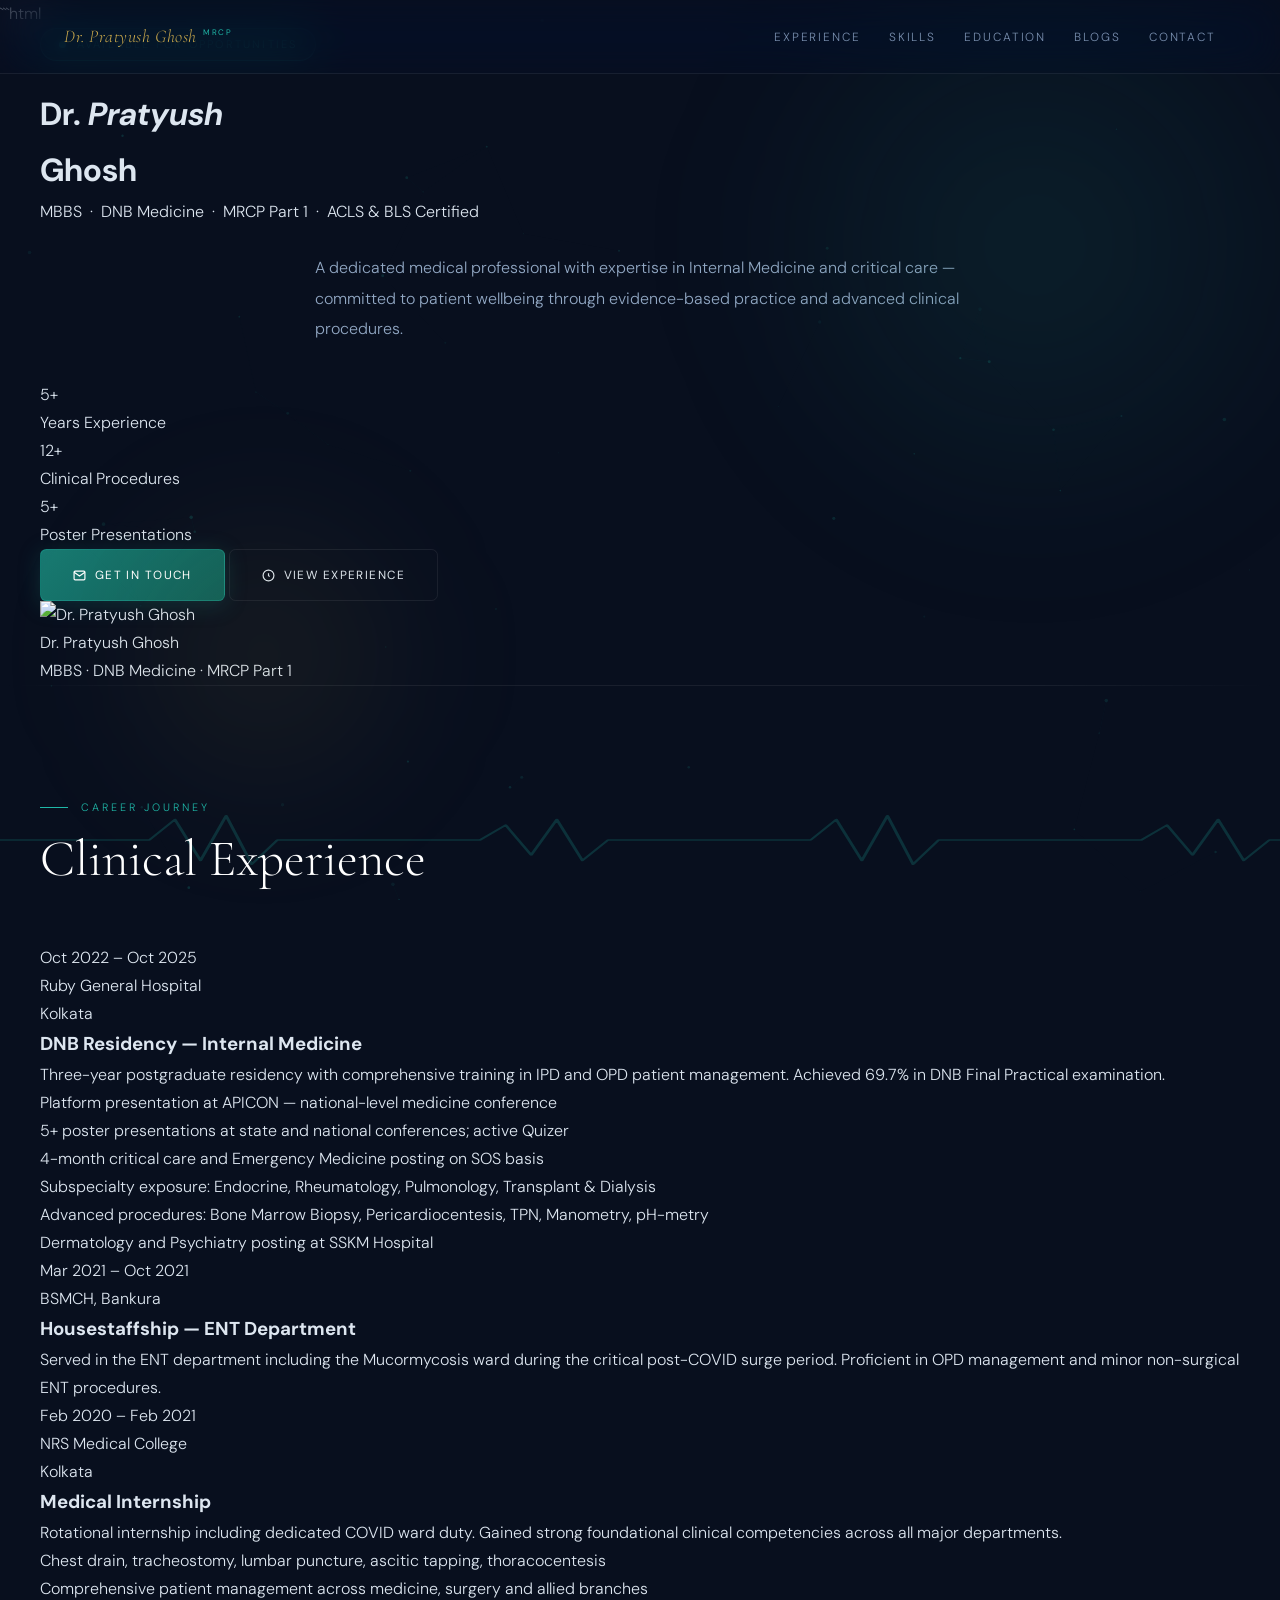
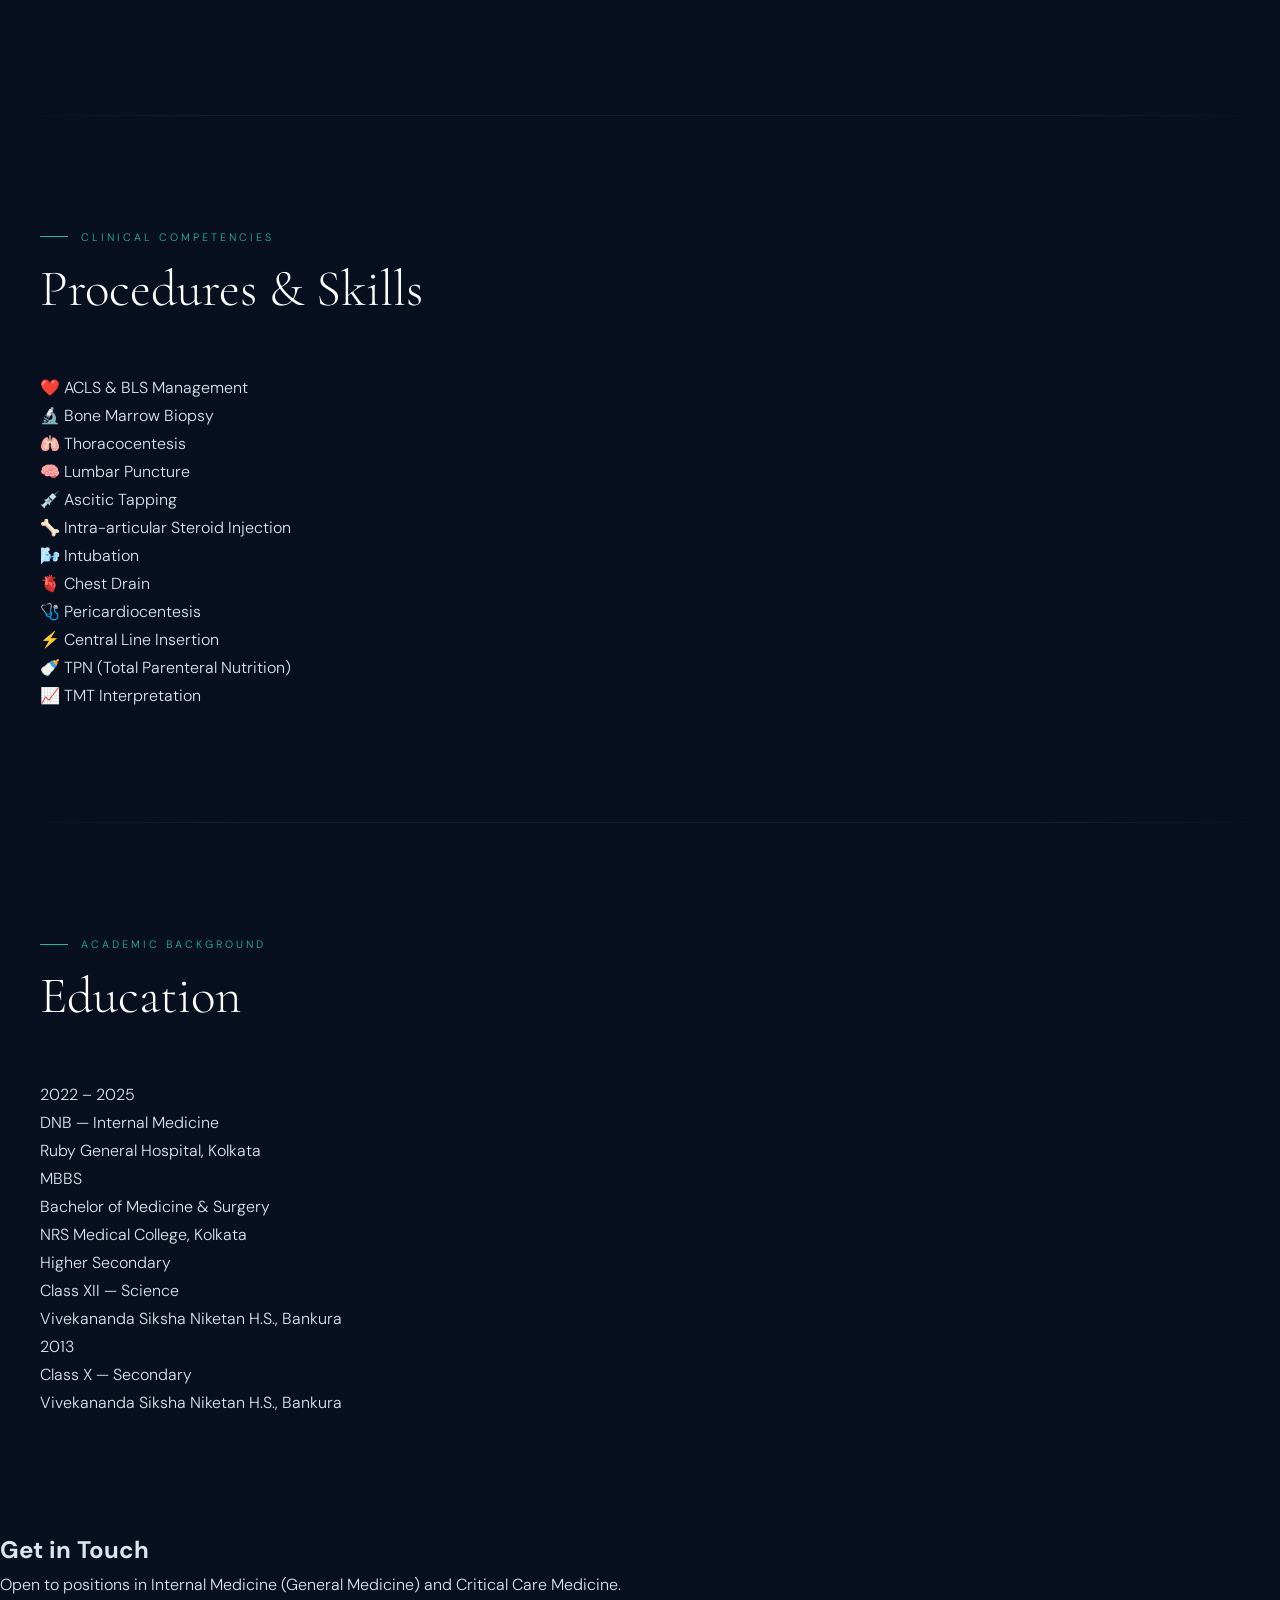
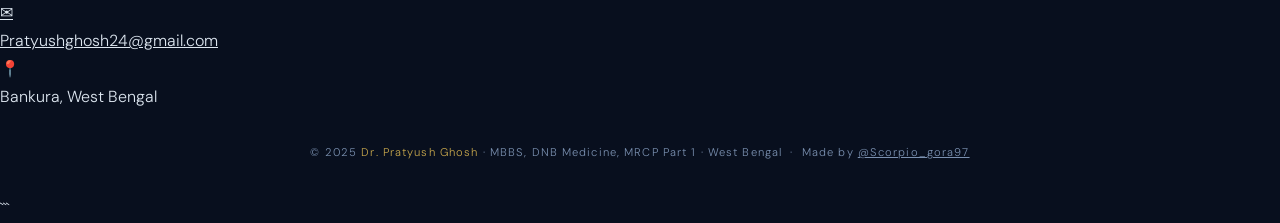
==== commit ae094f2f: "Update print statement from 'Hello' to 'Goodbye'" ====
--- a/index.html
+++ b/index.html
@@ -1,8 +1,12 @@
+```html
 <!DOCTYPE html>
 <html lang="en">
 <head>
   <meta charset="UTF-8" />
+
+  <!-- Responsive viewport -->
   <meta name="viewport" content="width=device-width, initial-scale=1.0" />
+
   <title>Dr. Pratyush Ghosh — MBBS, DNB Medicine, MRCP Part 1</title>
 
   <!-- Google Fonts -->
@@ -11,68 +15,495 @@
     rel="stylesheet"
   />
 
-  <!-- Stylesheet -->
+  <!-- Main Stylesheet -->
   <link rel="stylesheet" href="styles.css" />
+
+  <!-- Responsive improvements -->
+  <style>
+    /* =====================================================
+       RESPONSIVE / MOBILE FRIENDLY OVERRIDES
+       ===================================================== */
+
+    * {
+      box-sizing: border-box;
+    }
+
+    html {
+      scroll-behavior: smooth;
+      overflow-x: hidden;
+    }
+
+    body {
+      margin: 0;
+      width: 100%;
+      overflow-x: hidden;
+    }
+
+    img {
+      max-width: 100%;
+      height: auto;
+    }
+
+    /* -----------------------------
+       Navigation
+       ----------------------------- */
+
+    #main-nav {
+      width: 100%;
+      max-width: 100%;
+    }
+
+    .nav-logo {
+      white-space: nowrap;
+    }
+
+    .nav-links {
+      display: flex;
+      align-items: center;
+      gap: 28px;
+      margin: 0;
+      padding: 0;
+      list-style: none;
+    }
+
+    .nav-links li {
+      margin: 0;
+      padding: 0;
+    }
+
+    .nav-links a {
+      text-decoration: none;
+      white-space: nowrap;
+    }
+
+    /* -----------------------------
+       Main sections
+       ----------------------------- */
+
+    .hero,
+    .section-wrap,
+    .skills-bg,
+    .contact-section,
+    footer {
+      width: 100%;
+      max-width: 100%;
+    }
+
+    .hero-inner {
+      width: min(1200px, calc(100% - 40px));
+      margin: 0 auto;
+    }
+
+    .section-wrap {
+      width: min(1200px, calc(100% - 40px));
+      margin-left: auto;
+      margin-right: auto;
+    }
+
+    .skills-grid,
+    .edu-grid,
+    .timeline {
+      width: 100%;
+    }
+
+    /* -----------------------------
+       Tablet
+       ----------------------------- */
+
+    @media (max-width: 900px) {
+
+      #main-nav {
+        padding-left: 20px;
+        padding-right: 20px;
+      }
+
+      .nav-logo {
+        font-size: 18px;
+      }
+
+      .nav-links {
+        gap: 18px;
+      }
+
+      .nav-links a {
+        font-size: 13px;
+      }
+
+      .hero-inner {
+        grid-template-columns: 1fr;
+        gap: 50px;
+        padding-top: 70px;
+        padding-bottom: 70px;
+      }
+
+      .hero-photo-wrap {
+        order: -1;
+        display: flex;
+        justify-content: center;
+      }
+
+      .photo-card {
+        width: min(420px, 90vw);
+      }
+
+      .skills-grid {
+        grid-template-columns: repeat(2, 1fr);
+      }
+
+      .edu-grid {
+        grid-template-columns: repeat(2, 1fr);
+      }
+    }
+
+    /* -----------------------------
+       Mobile
+       ----------------------------- */
+
+    @media (max-width: 700px) {
+
+      /* Navigation */
+
+      #main-nav {
+        min-height: 70px;
+        padding: 15px 18px;
+      }
+
+      .nav-logo {
+        font-size: 17px;
+      }
+
+      .nav-links {
+        position: absolute;
+        top: 70px;
+        left: 0;
+        width: 100%;
+        display: none;
+        flex-direction: column;
+        align-items: stretch;
+        gap: 0;
+        padding: 10px 20px 20px;
+        z-index: 9999;
+      }
+
+      .nav-links li {
+        width: 100%;
+      }
+
+      .nav-links a {
+        display: block;
+        width: 100%;
+        padding: 13px 5px;
+      }
+
+      /* If your main.js adds an active/open class */
+      .nav-links.active,
+      .nav-links.open {
+        display: flex;
+      }
+
+      .hamburger {
+        display: flex;
+        cursor: pointer;
+      }
+
+      /* Hero */
+
+      .hero-inner {
+        width: calc(100% - 32px);
+        padding-top: 55px;
+        padding-bottom: 55px;
+        gap: 40px;
+      }
+
+      .hero h1 {
+        font-size: clamp(48px, 14vw, 72px);
+        line-height: 0.95;
+      }
+
+      .hero-bio {
+        font-size: 15px;
+        line-height: 1.7;
+      }
+
+      .hero-credentials {
+        font-size: 12px;
+        line-height: 1.8;
+      }
+
+      .hero-cta {
+        display: flex;
+        flex-direction: column;
+        width: 100%;
+        gap: 12px;
+      }
+
+      .hero-cta .btn {
+        width: 100%;
+        justify-content: center;
+      }
+
+      .hero-stats {
+        display: grid;
+        grid-template-columns: repeat(3, 1fr);
+        gap: 10px;
+      }
+
+      .stat {
+        text-align: center;
+      }
+
+      .stat-num {
+        font-size: 30px;
+      }
+
+      .stat-label {
+        font-size: 10px;
+        line-height: 1.4;
+      }
+
+      /* Photo */
+
+      .hero-photo-wrap {
+        width: 100%;
+      }
+
+      .photo-card {
+        width: min(360px, 90vw);
+        margin: 0 auto;
+      }
+
+      /* Sections */
+
+      .section-wrap {
+        width: calc(100% - 32px);
+        padding-top: 60px;
+        padding-bottom: 60px;
+      }
+
+      .section-title {
+        font-size: clamp(36px, 10vw, 52px);
+      }
+
+      .section-eyebrow {
+        font-size: 11px;
+      }
+
+      /* Timeline */
+
+      .timeline {
+        width: 100%;
+      }
+
+      .timeline-item {
+        grid-template-columns: 1fr;
+        gap: 15px;
+      }
+
+      .timeline-meta {
+        padding-bottom: 5px;
+      }
+
+      .timeline-content {
+        width: 100%;
+      }
+
+      /* Skills */
+
+      .skills-grid {
+        grid-template-columns: 1fr;
+        gap: 10px;
+      }
+
+      .skill-chip {
+        width: 100%;
+      }
+
+      /* Education */
+
+      .edu-grid {
+        grid-template-columns: 1fr;
+        gap: 15px;
+      }
+
+      .edu-card {
+        width: 100%;
+      }
+
+      /* Contact */
+
+      .contact-section {
+        padding-left: 20px;
+        padding-right: 20px;
+      }
+
+      .contact-section h2 {
+        font-size: clamp(38px, 10vw, 55px);
+      }
+
+      .contact-items {
+        width: 100%;
+      }
+
+      .contact-item {
+        width: 100%;
+        word-break: break-word;
+      }
+
+      /* Footer */
+
+      footer {
+        padding: 25px 18px;
+        text-align: center;
+        line-height: 1.7;
+        font-size: 11px;
+      }
+    }
+
+    /* -----------------------------
+       Small phones
+       ----------------------------- */
+
+    @media (max-width: 420px) {
+
+      #main-nav {
+        padding-left: 14px;
+        padding-right: 14px;
+      }
+
+      .nav-logo {
+        font-size: 15px;
+      }
+
+      .hero-inner,
+      .section-wrap {
+        width: calc(100% - 24px);
+      }
+
+      .hero-stats {
+        gap: 5px;
+      }
+
+      .stat-num {
+        font-size: 25px;
+      }
+
+      .stat-label {
+        font-size: 9px;
+      }
+
+      .photo-card {
+        width: 94vw;
+      }
+
+      .section-wrap {
+        padding-top: 50px;
+        padding-bottom: 50px;
+      }
+    }
+  </style>
 </head>
+
 <body>
 
-  <!-- ── Scroll Progress Bar ── -->
+  <!-- =====================================================
+       SCROLL PROGRESS BAR
+       ===================================================== -->
   <div id="progress-bar"></div>
 
-  <!-- ── Particle Canvas ── -->
+
+  <!-- =====================================================
+       PARTICLE CANVAS
+       ===================================================== -->
   <canvas id="bg-canvas"></canvas>
 
 
-  <!-- ════════════════════════════════════
+  <!-- =====================================================
        NAVIGATION
-  ════════════════════════════════════ -->
+       ===================================================== -->
+
   <nav id="main-nav">
-    <div class="nav-logo">Dr. Pratyush Ghosh<sup>MRCP</sup></div>
-
-<nav id="main-nav">
-    <div class="nav-logo">Dr. Pratyush Ghosh<sup>MRCP</sup></div>
+
+    <div class="nav-logo">
+      Dr. Pratyush Ghosh<sup>MRCP</sup>
+    </div>
 
     <ul class="nav-links" id="nav-links">
-      <li><a href="#experience">Experience</a></li>
-      <li><a href="#skills">Skills</a></li>
-      <li><a href="#education">Education</a></li>
+
       <li>
-  <a href="https://pratyushblogs.netlify.app/" target="_blank" rel="noopener noreferrer">
-    Blogs
-  </a>
-</li>
-      <li><a href="#contact">Contact</a></li>
+        <a href="#experience">Experience</a>
+      </li>
+
+      <li>
+        <a href="#skills">Skills</a>
+      </li>
+
+      <li>
+        <a href="#education">Education</a>
+      </li>
+
+      <!-- BLOGS -->
+      <li>
+        <a
+          href="https://pratyushblogs.netlify.app/"
+          target="_blank"
+          rel="noopener noreferrer"
+        >
+          Blogs
+        </a>
+      </li>
+
+      <li>
+        <a href="#contact">Contact</a>
+      </li>
+
     </ul>
 
-    <div class="hamburger" id="hamburger" aria-label="Toggle menu">
+    <div
+      class="hamburger"
+      id="hamburger"
+      aria-label="Toggle menu"
+      aria-expanded="false"
+      role="button"
+      tabindex="0"
+    >
       <span></span>
       <span></span>
       <span></span>
     </div>
+
   </nav>
 
 
-  <!-- ════════════════════════════════════
+  <!-- =====================================================
        HERO
-  ════════════════════════════════════ -->
+       ===================================================== -->
+
   <div class="hero">
+
     <!-- Ambient glow blobs -->
     <div class="blob blob-1"></div>
     <div class="blob blob-2"></div>
 
     <div class="hero-inner">
 
-      <!-- Left: Text content -->
+      <!-- LEFT: TEXT -->
       <div>
+
         <div class="hero-tag">
           <span class="blink-dot"></span>
           Available for Opportunities
         </div>
 
-        <h1>Dr. <em>Pratyush</em><br>Ghosh</h1>
+        <h1>
+          Dr. <em>Pratyush</em><br>
+          Ghosh
+        </h1>
 
         <p class="hero-credentials">
-          MBBS &nbsp;·&nbsp; DNB Medicine &nbsp;·&nbsp; MRCP Part 1 &nbsp;·&nbsp; ACLS &amp; BLS Certified
+          MBBS &nbsp;·&nbsp;
+          DNB Medicine &nbsp;·&nbsp;
+          MRCP Part 1 &nbsp;·&nbsp;
+          ACLS &amp; BLS Certified
         </p>
 
         <p class="hero-bio">
@@ -81,248 +512,646 @@
           evidence-based practice and advanced clinical procedures.
         </p>
 
-        <!-- Stats row -->
+
+        <!-- Stats -->
+
         <div class="hero-stats">
+
           <div class="stat">
-            <div class="stat-num" id="sn1">5<span class="suf">+</span></div>
-            <div class="stat-label">Years Experience</div>
+            <div class="stat-num" id="sn1">
+              5<span class="suf">+</span>
+            </div>
+            <div class="stat-label">
+              Years Experience
+            </div>
           </div>
+
           <div class="stat">
-            <div class="stat-num" id="sn2">12<span class="suf">+</span></div>
-            <div class="stat-label">Clinical Procedures</div>
+            <div class="stat-num" id="sn2">
+              12<span class="suf">+</span>
+            </div>
+            <div class="stat-label">
+              Clinical Procedures
+            </div>
           </div>
+
           <div class="stat">
-            <div class="stat-num" id="sn3">5<span class="suf">+</span></div>
-            <div class="stat-label">Poster Presentations</div>
+            <div class="stat-num" id="sn3">
+              5<span class="suf">+</span>
+            </div>
+            <div class="stat-label">
+              Poster Presentations
+            </div>
           </div>
-        </div>
-
-        <!-- CTA buttons -->
+
+        </div>
+
+
+        <!-- CTA Buttons -->
+
         <div class="hero-cta">
+
           <a href="#contact" class="btn btn-primary">
-            <svg width="13" height="13" viewBox="0 0 24 24" fill="none"
-                 stroke="currentColor" stroke-width="2.2">
+
+            <svg
+              width="13"
+              height="13"
+              viewBox="0 0 24 24"
+              fill="none"
+              stroke="currentColor"
+              stroke-width="2.2"
+            >
               <path d="M4 4h16c1.1 0 2 .9 2 2v12c0 1.1-.9 2-2 2H4c-1.1 0-2-.9-2-2V6c0-1.1.9-2 2-2z"/>
               <polyline points="22,6 12,13 2,6"/>
             </svg>
+
             Get in Touch
+
           </a>
+
+
           <a href="#experience" class="btn btn-outline">
-            <svg width="13" height="13" viewBox="0 0 24 24" fill="none"
-                 stroke="currentColor" stroke-width="2.2">
+
+            <svg
+              width="13"
+              height="13"
+              viewBox="0 0 24 24"
+              fill="none"
+              stroke="currentColor"
+              stroke-width="2.2"
+            >
               <circle cx="12" cy="12" r="10"/>
               <polyline points="12 8 12 12 14 14"/>
             </svg>
+
             View Experience
+
           </a>
-        </div>
-      </div>
-
-      <!-- Right: Photo card -->
+
+        </div>
+
+      </div>
+
+
+      <!-- RIGHT: PHOTO -->
+
       <div class="hero-photo-wrap">
+
         <div class="photo-card" id="photo3d">
+
           <div class="photo-bg"></div>
+
           <img
             src="pratyush.jpg"
             alt="Dr. Pratyush Ghosh"
             class="photo-img"
           />
+
           <div class="photo-badge">
-            <div class="badge-name">Dr. Pratyush Ghosh</div>
-            <div class="badge-spec">MBBS · DNB Medicine · MRCP Part 1</div>
+
+            <div class="badge-name">
+              Dr. Pratyush Ghosh
+            </div>
+
+            <div class="badge-spec">
+              MBBS · DNB Medicine · MRCP Part 1
+            </div>
+
           </div>
-        </div>
-      </div>
-
-    </div><!-- /hero-inner -->
-
-    <!-- ECG heartbeat strip decoration -->
+
+        </div>
+
+      </div>
+
+    </div>
+
+
+    <!-- ECG HEARTBEAT STRIP -->
+
     <div class="ecg-wrap">
-      <svg viewBox="0 0 1200 60" fill="none" preserveAspectRatio="none">
+
+      <svg
+        viewBox="0 0 1200 60"
+        fill="none"
+        preserveAspectRatio="none"
+      >
+
         <polyline
-          points="0,30 50,30 70,30 82,8 94,52 106,4 118,56 130,30 155,30 205,30
-                  225,30 237,14 249,46 261,8 273,52 285,30 310,30 360,30 380,30
-                  392,8 404,52 416,4 428,56 440,30 465,30 515,30 535,30 547,14
-                  559,46 571,8 583,52 595,30 620,30 670,30 690,30 702,8 714,52
-                  726,4 738,56 750,30 775,30 825,30 845,30 857,14 869,46 881,8
-                  893,52 905,30 930,30 980,30 1000,30 1012,8 1024,52 1036,4
-                  1048,56 1060,30 1085,30 1135,30 1155,30 1167,14 1179,46
-                  1191,8 1200,30"
-          stroke="#1fb8a8" stroke-width="1.5" stroke-linejoin="round"
+          points="
+          0,30 50,30 70,30 82,8 94,52 106,4 118,56 130,30
+          155,30 205,30 225,30 237,14 249,46 261,8 273,52 285,30
+          310,30 360,30 380,30 392,8 404,52 416,4 428,56 440,30
+          465,30 515,30 535,30 547,14 559,46 571,8 583,52 595,30
+          620,30 670,30 690,30 702,8 714,52 726,4 738,56 750,30
+          775,30 825,30 845,30 857,14 869,46 881,8 893,52 905,30
+          930,30 980,30 1000,30 1012,8 1024,52 1036,4 1048,56 1060,30
+          1085,30 1135,30 1155,30 1167,14 1179,46 1191,8 1200,30
+          "
+          stroke="#1fb8a8"
+          stroke-width="1.5"
+          stroke-linejoin="round"
         />
+
       </svg>
+
     </div>
-  </div><!-- /hero -->
+
+  </div>
+
 
   <div class="divider"></div>
 
 
-  <!-- ════════════════════════════════════
+  <!-- =====================================================
        EXPERIENCE
-  ════════════════════════════════════ -->
+       ===================================================== -->
+
   <div class="section-wrap" id="experience">
-    <div class="section-eyebrow">Career Journey</div>
-    <div class="section-title">Clinical Experience</div>
+
+    <div class="section-eyebrow">
+      Career Journey
+    </div>
+
+    <div class="section-title">
+      Clinical Experience
+    </div>
+
 
     <div class="timeline">
 
       <!-- DNB Residency -->
+
       <div class="timeline-item">
+
         <div class="timeline-meta">
-          <div class="timeline-date">Oct 2022 – Oct 2025</div>
-          <div class="timeline-org">Ruby General Hospital<br>Kolkata</div>
-        </div>
+
+          <div class="timeline-date">
+            Oct 2022 – Oct 2025
+          </div>
+
+          <div class="timeline-org">
+            Ruby General Hospital<br>
+            Kolkata
+          </div>
+
+        </div>
+
+
         <div class="timeline-content">
-          <h3>DNB Residency — Internal Medicine</h3>
+
+          <h3>
+            DNB Residency — Internal Medicine
+          </h3>
+
           <p>
-            Three-year postgraduate residency with comprehensive training in IPD and OPD
-            patient management. Achieved 69.7% in DNB Final Practical examination.
+            Three-year postgraduate residency with comprehensive training
+            in IPD and OPD patient management. Achieved 69.7% in DNB
+            Final Practical examination.
           </p>
+
+
           <div class="achievements-list">
-            <div class="achievement">Platform presentation at APICON — national-level medicine conference</div>
-            <div class="achievement">5+ poster presentations at state and national conferences; active Quizer</div>
-            <div class="achievement">4-month critical care and Emergency Medicine posting on SOS basis</div>
-            <div class="achievement">Subspecialty exposure: Endocrine, Rheumatology, Pulmonology, Transplant &amp; Dialysis</div>
-            <div class="achievement">Advanced procedures: Bone Marrow Biopsy, Pericardiocentesis, TPN, Manometry, pH-metry</div>
-            <div class="achievement">Dermatology and Psychiatry posting at SSKM Hospital</div>
+
+            <div class="achievement">
+              Platform presentation at APICON — national-level medicine conference
+            </div>
+
+            <div class="achievement">
+              5+ poster presentations at state and national conferences; active Quizer
+            </div>
+
+            <div class="achievement">
+              4-month critical care and Emergency Medicine posting on SOS basis
+            </div>
+
+            <div class="achievement">
+              Subspecialty exposure: Endocrine, Rheumatology, Pulmonology,
+              Transplant &amp; Dialysis
+            </div>
+
+            <div class="achievement">
+              Advanced procedures: Bone Marrow Biopsy, Pericardiocentesis,
+              TPN, Manometry, pH-metry
+            </div>
+
+            <div class="achievement">
+              Dermatology and Psychiatry posting at SSKM Hospital
+            </div>
+
           </div>
-        </div>
-      </div>
+
+        </div>
+
+      </div>
+
 
       <!-- Housestaffship -->
+
       <div class="timeline-item">
+
         <div class="timeline-meta">
-          <div class="timeline-date">Mar 2021 – Oct 2021</div>
-          <div class="timeline-org">BSMCH, Bankura</div>
-        </div>
+
+          <div class="timeline-date">
+            Mar 2021 – Oct 2021
+          </div>
+
+          <div class="timeline-org">
+            BSMCH, Bankura
+          </div>
+
+        </div>
+
+
         <div class="timeline-content">
-          <h3>Housestaffship — ENT Department</h3>
+
+          <h3>
+            Housestaffship — ENT Department
+          </h3>
+
           <p>
-            Served in the ENT department including the Mucormycosis ward during the critical
-            post-COVID surge period. Proficient in OPD management and minor non-surgical
-            ENT procedures.
+            Served in the ENT department including the Mucormycosis ward
+            during the critical post-COVID surge period. Proficient in OPD
+            management and minor non-surgical ENT procedures.
           </p>
-        </div>
-      </div>
+
+        </div>
+
+      </div>
+
 
       <!-- Internship -->
+
       <div class="timeline-item">
+
         <div class="timeline-meta">
-          <div class="timeline-date">Feb 2020 – Feb 2021</div>
-          <div class="timeline-org">NRS Medical College<br>Kolkata</div>
-        </div>
+
+          <div class="timeline-date">
+            Feb 2020 – Feb 2021
+          </div>
+
+          <div class="timeline-org">
+            NRS Medical College<br>
+            Kolkata
+          </div>
+
+        </div>
+
+
         <div class="timeline-content">
-          <h3>Medical Internship</h3>
+
+          <h3>
+            Medical Internship
+          </h3>
+
           <p>
-            Rotational internship including dedicated COVID ward duty. Gained strong
-            foundational clinical competencies across all major departments.
+            Rotational internship including dedicated COVID ward duty.
+            Gained strong foundational clinical competencies across all
+            major departments.
           </p>
+
+
           <div class="achievements-list">
-            <div class="achievement">Chest drain, tracheostomy, lumbar puncture, ascitic tapping, thoracocentesis</div>
-            <div class="achievement">Comprehensive patient management across medicine, surgery and allied branches</div>
+
+            <div class="achievement">
+              Chest drain, tracheostomy, lumbar puncture, ascitic tapping,
+              thoracocentesis
+            </div>
+
+            <div class="achievement">
+              Comprehensive patient management across medicine, surgery
+              and allied branches
+            </div>
+
           </div>
-        </div>
-      </div>
-
-    </div><!-- /timeline -->
-  </div><!-- /experience -->
+
+        </div>
+
+      </div>
+
+    </div>
+
+  </div>
+
 
   <div class="divider"></div>
 
 
-  <!-- ════════════════════════════════════
+  <!-- =====================================================
        SKILLS
-  ════════════════════════════════════ -->
+       ===================================================== -->
+
   <div class="skills-bg">
+
     <div class="section-wrap" id="skills">
-      <div class="section-eyebrow">Clinical Competencies</div>
-      <div class="section-title">Procedures &amp; Skills</div>
+
+      <div class="section-eyebrow">
+        Clinical Competencies
+      </div>
+
+      <div class="section-title">
+        Procedures &amp; Skills
+      </div>
+
 
       <div class="skills-grid">
-        <div class="skill-chip"><span class="skill-icon">❤️</span> ACLS &amp; BLS Management</div>
-        <div class="skill-chip"><span class="skill-icon">🔬</span> Bone Marrow Biopsy</div>
-        <div class="skill-chip"><span class="skill-icon">🫁</span> Thoracocentesis</div>
-        <div class="skill-chip"><span class="skill-icon">🧠</span> Lumbar Puncture</div>
-        <div class="skill-chip"><span class="skill-icon">💉</span> Ascitic Tapping</div>
-        <div class="skill-chip"><span class="skill-icon">🦴</span> Intra-articular Steroid Injection</div>
-        <div class="skill-chip"><span class="skill-icon">🌬️</span> Intubation</div>
-        <div class="skill-chip"><span class="skill-icon">🫀</span> Chest Drain</div>
-        <div class="skill-chip"><span class="skill-icon">🩺</span> Pericardiocentesis</div>
-        <div class="skill-chip"><span class="skill-icon">⚡</span> Central Line Insertion</div>
-        <div class="skill-chip"><span class="skill-icon">🍼</span> TPN (Total Parenteral Nutrition)</div>
-        <div class="skill-chip"><span class="skill-icon">📈</span> TMT Interpretation</div>
-      </div>
+
+        <div class="skill-chip">
+          <span class="skill-icon">❤️</span>
+          ACLS &amp; BLS Management
+        </div>
+
+        <div class="skill-chip">
+          <span class="skill-icon">🔬</span>
+          Bone Marrow Biopsy
+        </div>
+
+        <div class="skill-chip">
+          <span class="skill-icon">🫁</span>
+          Thoracocentesis
+        </div>
+
+        <div class="skill-chip">
+          <span class="skill-icon">🧠</span>
+          Lumbar Puncture
+        </div>
+
+        <div class="skill-chip">
+          <span class="skill-icon">💉</span>
+          Ascitic Tapping
+        </div>
+
+        <div class="skill-chip">
+          <span class="skill-icon">🦴</span>
+          Intra-articular Steroid Injection
+        </div>
+
+        <div class="skill-chip">
+          <span class="skill-icon">🌬️</span>
+          Intubation
+        </div>
+
+        <div class="skill-chip">
+          <span class="skill-icon">🫀</span>
+          Chest Drain
+        </div>
+
+        <div class="skill-chip">
+          <span class="skill-icon">🩺</span>
+          Pericardiocentesis
+        </div>
+
+        <div class="skill-chip">
+          <span class="skill-icon">⚡</span>
+          Central Line Insertion
+        </div>
+
+        <div class="skill-chip">
+          <span class="skill-icon">🍼</span>
+          TPN (Total Parenteral Nutrition)
+        </div>
+
+        <div class="skill-chip">
+          <span class="skill-icon">📈</span>
+          TMT Interpretation
+        </div>
+
+      </div>
+
     </div>
+
   </div>
 
+
   <div class="divider"></div>
 
 
-  <!-- ════════════════════════════════════
+  <!-- =====================================================
        EDUCATION
-  ════════════════════════════════════ -->
+       ===================================================== -->
+
   <div class="section-wrap" id="education">
-    <div class="section-eyebrow">Academic Background</div>
-    <div class="section-title">Education</div>
+
+    <div class="section-eyebrow">
+      Academic Background
+    </div>
+
+    <div class="section-title">
+      Education
+    </div>
+
 
     <div class="edu-grid">
+
       <div class="edu-card">
-        <div class="edu-year">2022 – 2025</div>
-        <div class="edu-degree">DNB — Internal Medicine</div>
-        <div class="edu-school">Ruby General Hospital, Kolkata</div>
-      </div>
+
+        <div class="edu-year">
+          2022 – 2025
+        </div>
+
+        <div class="edu-degree">
+          DNB — Internal Medicine
+        </div>
+
+        <div class="edu-school">
+          Ruby General Hospital, Kolkata
+        </div>
+
+      </div>
+
 
       <div class="edu-card">
-        <div class="edu-year">MBBS</div>
-        <div class="edu-degree">Bachelor of Medicine &amp; Surgery</div>
-        <div class="edu-school">NRS Medical College, Kolkata</div>
-      </div>
+
+        <div class="edu-year">
+          MBBS
+        </div>
+
+        <div class="edu-degree">
+          Bachelor of Medicine &amp; Surgery
+        </div>
+
+        <div class="edu-school">
+          NRS Medical College, Kolkata
+        </div>
+
+      </div>
+
 
       <div class="edu-card">
-        <div class="edu-year">Higher Secondary</div>
-        <div class="edu-degree">Class XII — Science</div>
-        <div class="edu-school">Vivekananda Siksha Niketan H.S., Bankura</div>
-      </div>
+
+        <div class="edu-year">
+          Higher Secondary
+        </div>
+
+        <div class="edu-degree">
+          Class XII — Science
+        </div>
+
+        <div class="edu-school">
+          Vivekananda Siksha Niketan H.S., Bankura
+        </div>
+
+      </div>
+
 
       <div class="edu-card">
-        <div class="edu-year">2013</div>
-        <div class="edu-degree">Class X — Secondary</div>
-        <div class="edu-school">Vivekananda Siksha Niketan H.S., Bankura</div>
-      </div>
+
+        <div class="edu-year">
+          2013
+        </div>
+
+        <div class="edu-degree">
+          Class X — Secondary
+        </div>
+
+        <div class="edu-school">
+          Vivekananda Siksha Niketan H.S., Bankura
+        </div>
+
+      </div>
+
     </div>
-  </div><!-- /education -->
-
-
-  <!-- ════════════════════════════════════
+
+  </div>
+
+
+  <!-- =====================================================
        CONTACT
-  ════════════════════════════════════ -->
+       ===================================================== -->
+
   <div class="contact-section" id="contact">
-    <h2>Get in Touch</h2>
-    <p>Open to positions in Internal Medicine (General Medicine) and Critical Care Medicine.</p>
+
+    <h2>
+      Get in Touch
+    </h2>
+
+    <p>
+      Open to positions in Internal Medicine (General Medicine)
+      and Critical Care Medicine.
+    </p>
+
 
     <div class="contact-items">
-      <a href="mailto:Pratyushghosh24@gmail.com" class="contact-item" target="_blank" rel="noopener noreferrer">
-        <div class="contact-icon">✉</div>
+
+      <a
+        href="mailto:Pratyushghosh24@gmail.com"
+        class="contact-item"
+        target="_blank"
+        rel="noopener noreferrer"
+      >
+
+        <div class="contact-icon">
+          ✉
+        </div>
+
         Pratyushghosh24@gmail.com
+
       </a>
+
+
       <div class="contact-item">
-        <div class="contact-icon">📍</div>
+
+        <div class="contact-icon">
+          📍
+        </div>
+
         Bankura, West Bengal
-      </div>
+
+      </div>
+
     </div>
+
   </div>
 
 
-  <!-- ════════════════════════════════════
+  <!-- =====================================================
        FOOTER
-  ════════════════════════════════════ -->
+       ===================================================== -->
+
   <footer>
-    © 2025 <span class="gold">Dr. Pratyush Ghosh</span> · MBBS, DNB Medicine, MRCP Part 1 · West Bengal &nbsp;·&nbsp; Made by <a href="https://instagram.com/Scorpio_gora97" target="_blank" rel="noopener noreferrer" class="footer-insta">@Scorpio_gora97</a>
+
+    © 2025
+    <span class="gold">
+      Dr. Pratyush Ghosh
+    </span>
+
+    · MBBS, DNB Medicine, MRCP Part 1
+    · West Bengal
+
+    &nbsp;·&nbsp;
+
+    Made by
+
+    <a
+      href="https://instagram.com/Scorpio_gora97"
+      target="_blank"
+      rel="noopener noreferrer"
+      class="footer-insta"
+    >
+      @Scorpio_gora97
+    </a>
+
   </footer>
 
 
-  <!-- JavaScript (deferred, loaded after DOM) -->
+  <!-- =====================================================
+       JAVASCRIPT
+       ===================================================== -->
+
   <script src="main.js" defer></script>
+
+
+  <!-- Mobile navigation fallback -->
+  <script>
+    document.addEventListener("DOMContentLoaded", function () {
+
+      const hamburger = document.getElementById("hamburger");
+      const navLinks = document.getElementById("nav-links");
+
+      if (!hamburger || !navLinks) return;
+
+      hamburger.addEventListener("click", function () {
+
+        navLinks.classList.toggle("active");
+
+        const isOpen = navLinks.classList.contains("active");
+
+        hamburger.setAttribute(
+          "aria-expanded",
+          isOpen ? "true" : "false"
+        );
+
+      });
+
+
+      /* Close mobile menu after clicking a normal section link */
+
+      navLinks.querySelectorAll("a").forEach(function (link) {
+
+        link.addEventListener("click", function () {
+
+          /*
+           * Don't force-close for the external Blogs link
+           * because it opens in a new tab.
+           */
+
+          if (link.getAttribute("href").startsWith("#")) {
+
+            navLinks.classList.remove("active");
+
+            hamburger.setAttribute(
+              "aria-expanded",
+              "false"
+            );
+
+          }
+
+        });
+
+      });
+
+    });
+  </script>
 
 </body>
 </html>
+```
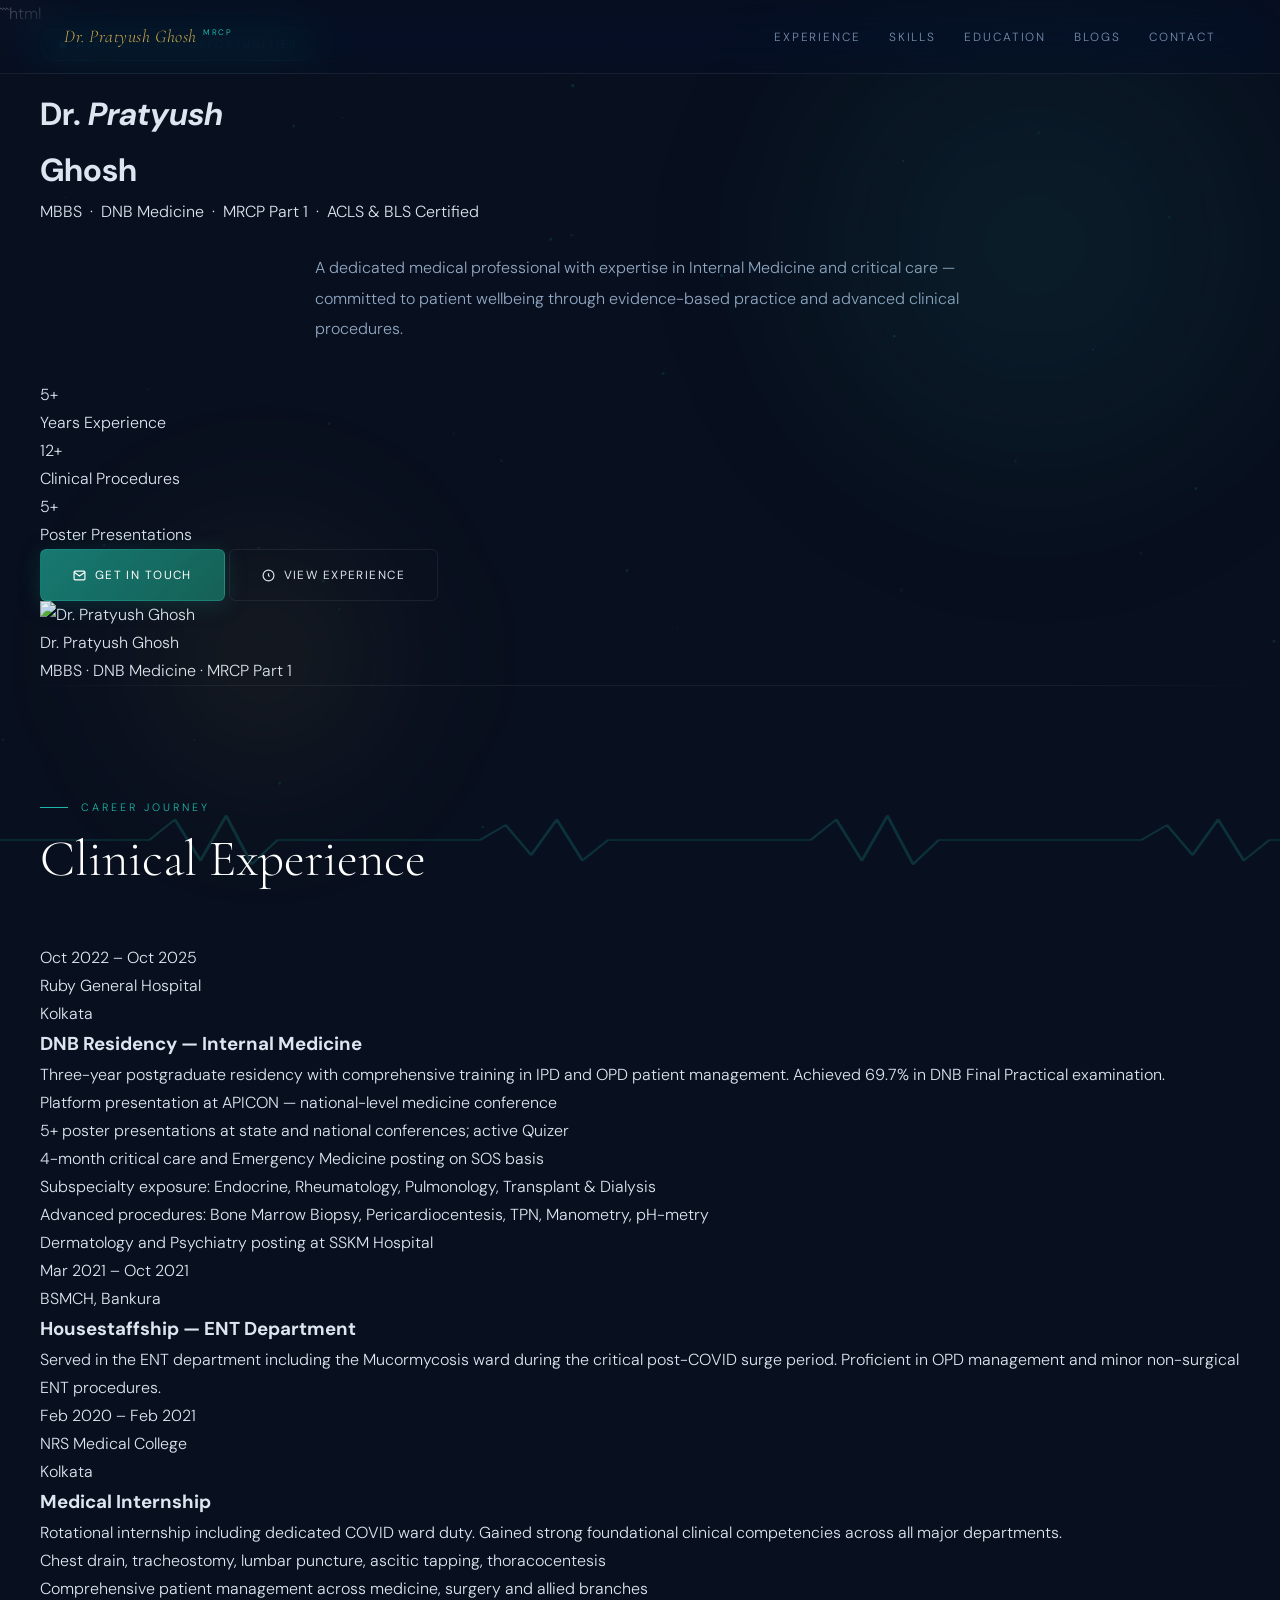
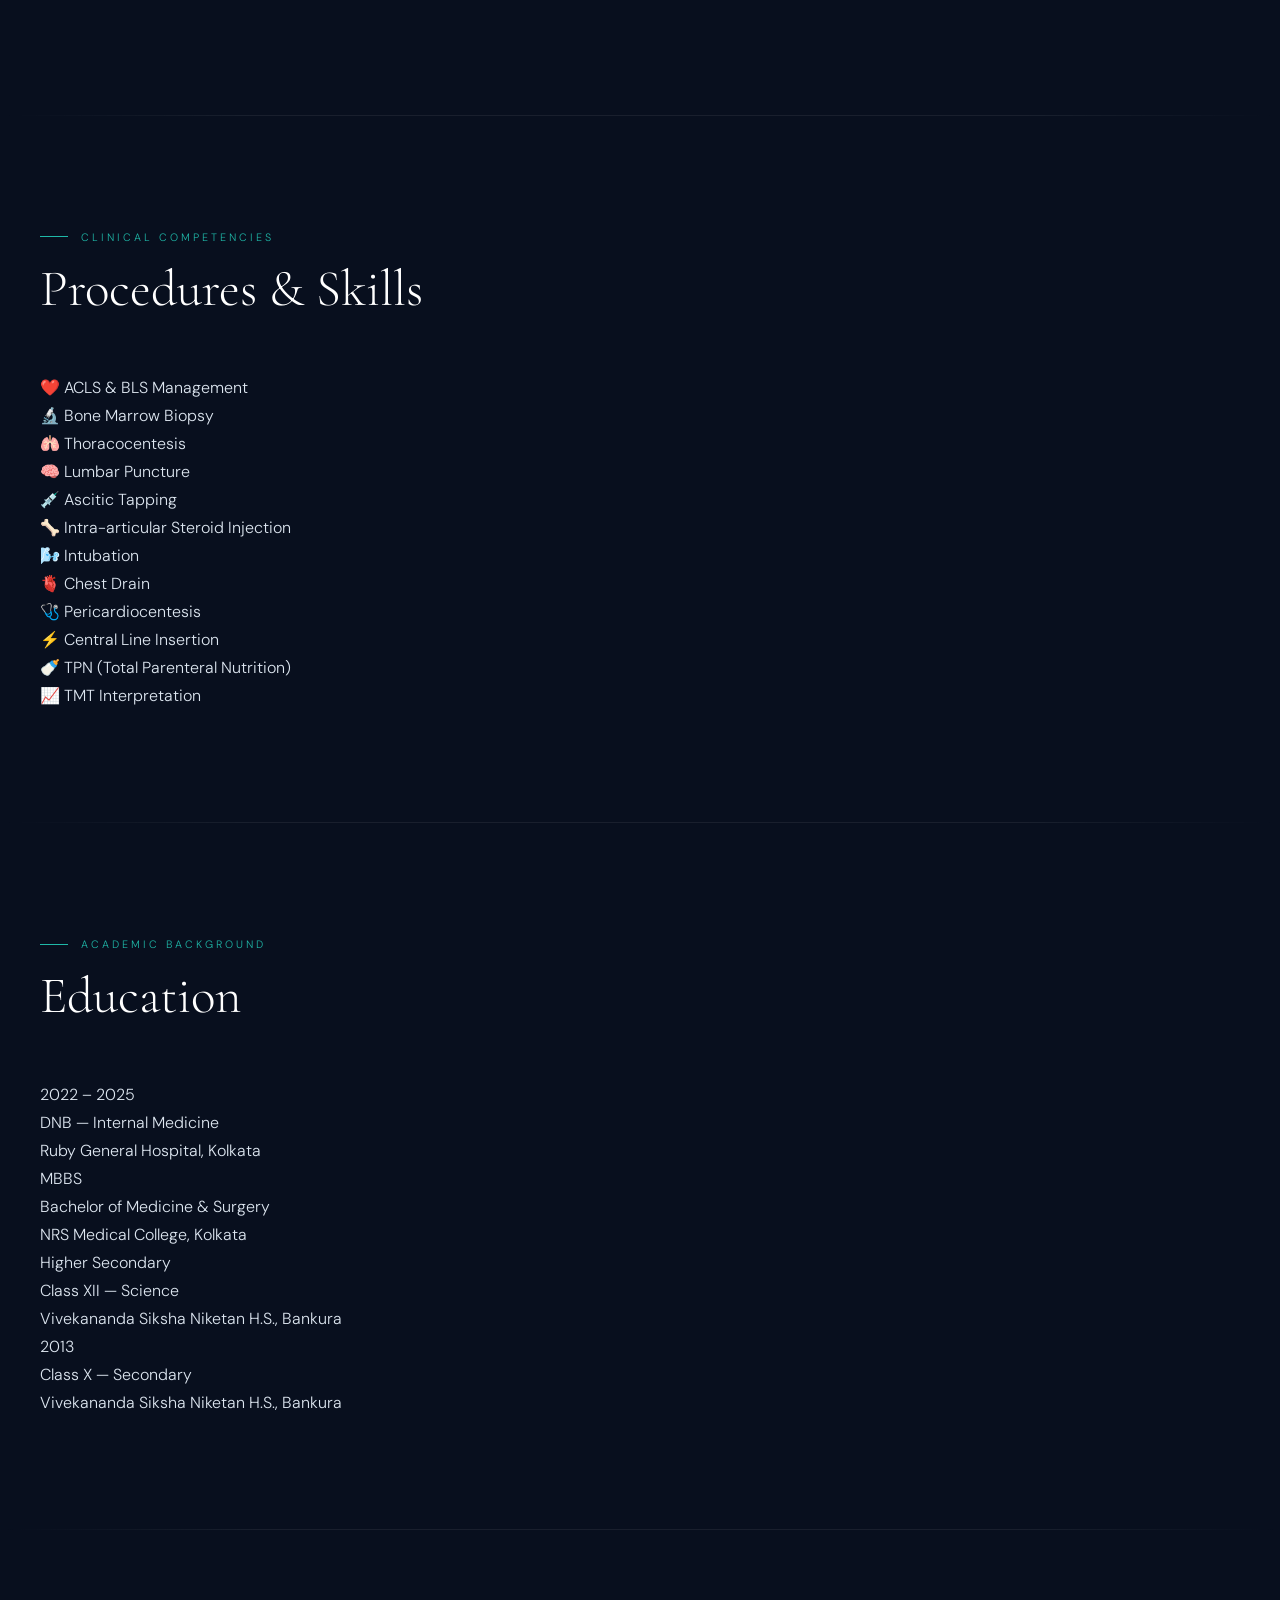
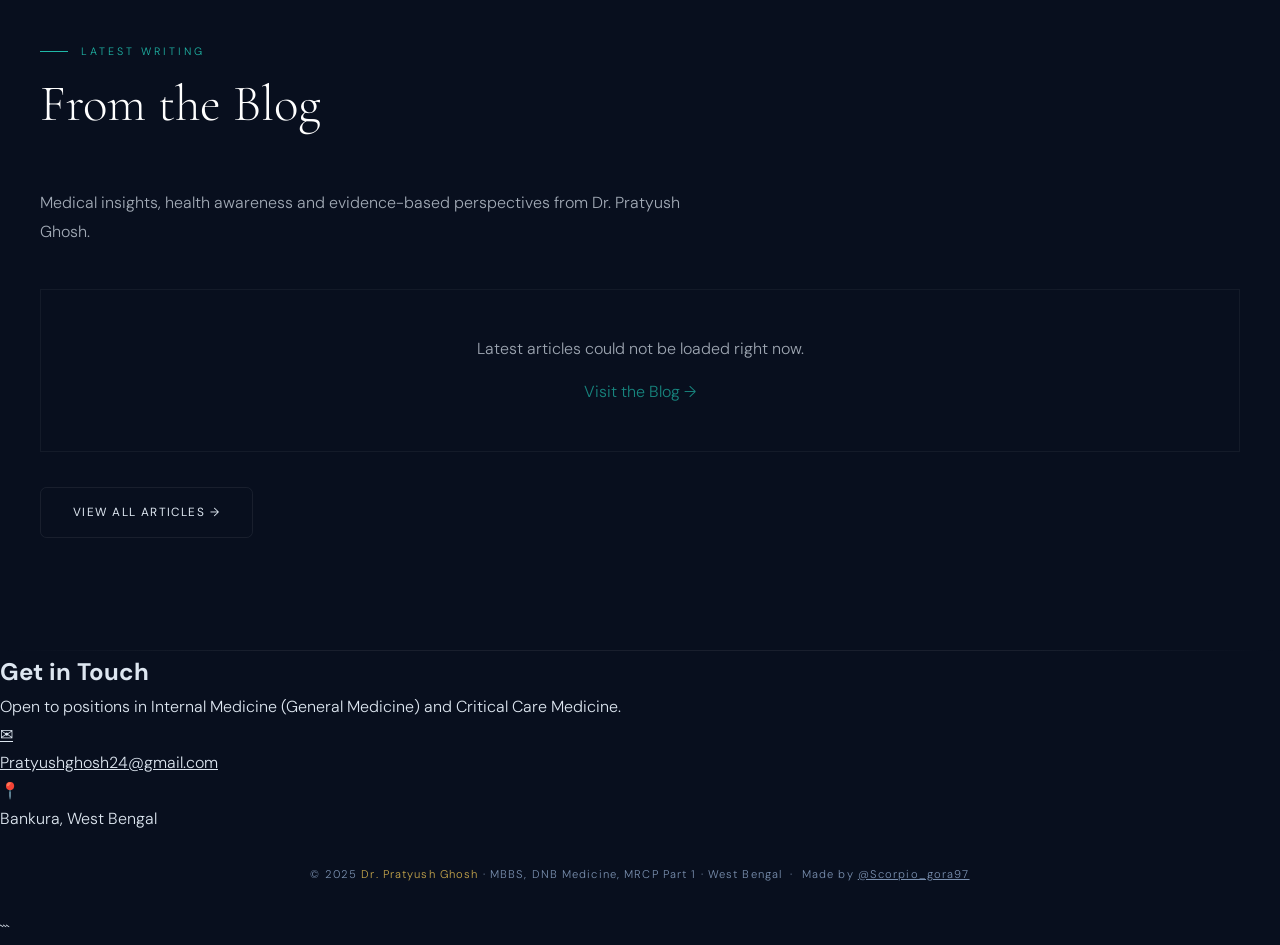
==== commit 157421a4: "Refactor index.html for improved structure and SEO Updated HTML structure and styles for better resp" ====
--- a/index.html
+++ b/index.html
@@ -1,37 +1,68 @@
 ```html
 <!DOCTYPE html>
 <html lang="en">
+
 <head>
-  <meta charset="UTF-8" />
-
-  <!-- Responsive viewport -->
-  <meta name="viewport" content="width=device-width, initial-scale=1.0" />
-
-  <title>Dr. Pratyush Ghosh — MBBS, DNB Medicine, MRCP Part 1</title>
-
-  <!-- Google Fonts -->
+
+  <meta charset="UTF-8">
+
+  <meta
+    name="viewport"
+    content="width=device-width, initial-scale=1.0"
+  >
+
+  <meta
+    name="description"
+    content="Dr. Pratyush Ghosh — MBBS, DNB Medicine, MRCP Part 1. Internal Medicine and Critical Care professional."
+  >
+
+  <title>
+    Dr. Pratyush Ghosh — MBBS, DNB Medicine, MRCP Part 1
+  </title>
+
+
+  <!-- =====================================================
+       GOOGLE FONTS
+       ===================================================== -->
+
   <link
     href="https://fonts.googleapis.com/css2?family=Cormorant+Garamond:ital,wght@0,300;0,400;0,600;1,300;1,400&family=DM+Sans:wght@300;400;500&display=swap"
     rel="stylesheet"
-  />
-
-  <!-- Main Stylesheet -->
-  <link rel="stylesheet" href="styles.css" />
-
-  <!-- Responsive improvements -->
+  >
+
+
+  <!-- =====================================================
+       MAIN STYLESHEET
+       ===================================================== -->
+
+  <link
+    rel="stylesheet"
+    href="styles.css"
+  >
+
+
+  <!-- =====================================================
+       RESPONSIVE + BLOG STYLES
+       ===================================================== -->
+
   <style>
+
     /* =====================================================
-       RESPONSIVE / MOBILE FRIENDLY OVERRIDES
+       GLOBAL RESPONSIVE FIXES
        ===================================================== */
 
-    * {
+    *,
+    *::before,
+    *::after {
       box-sizing: border-box;
     }
+
 
     html {
       scroll-behavior: smooth;
       overflow-x: hidden;
     }
+
 
     body {
       margin: 0;
@@ -39,23 +70,33 @@
       overflow-x: hidden;
     }
 
+
     img {
       max-width: 100%;
       height: auto;
-    }
-
-    /* -----------------------------
-       Navigation
-       ----------------------------- */
+      display: block;
+    }
+
+
+    a {
+      -webkit-tap-highlight-color: transparent;
+    }
+
+
+    /* =====================================================
+       NAVIGATION
+       ===================================================== */
 
     #main-nav {
       width: 100%;
       max-width: 100%;
     }
 
+
     .nav-logo {
       white-space: nowrap;
     }
+
 
     .nav-links {
       display: flex;
@@ -66,19 +107,22 @@
       list-style: none;
     }
 
+
     .nav-links li {
       margin: 0;
       padding: 0;
     }
 
+
     .nav-links a {
       text-decoration: none;
       white-space: nowrap;
     }
 
-    /* -----------------------------
-       Main sections
-       ----------------------------- */
+
+    /* =====================================================
+       MAIN CONTENT
+       ===================================================== */
 
     .hero,
     .section-wrap,
@@ -89,10 +133,12 @@
       max-width: 100%;
     }
 
+
     .hero-inner {
       width: min(1200px, calc(100% - 40px));
       margin: 0 auto;
     }
+
 
     .section-wrap {
       width: min(1200px, calc(100% - 40px));
@@ -100,15 +146,163 @@
       margin-right: auto;
     }
 
+
     .skills-grid,
     .edu-grid,
     .timeline {
       width: 100%;
     }
 
-    /* -----------------------------
-       Tablet
-       ----------------------------- */
+
+    /* =====================================================
+       BLOG SECTION
+       ===================================================== */
+
+    .blogs-section {
+      position: relative;
+    }
+
+
+    .blogs-intro {
+      max-width: 680px;
+      margin: 18px 0 42px;
+      font-size: 16px;
+      line-height: 1.8;
+      opacity: 0.72;
+    }
+
+
+    .blogs-grid {
+      display: grid;
+      grid-template-columns: repeat(3, minmax(0, 1fr));
+      gap: 24px;
+    }
+
+
+    .blog-card {
+      position: relative;
+      padding: 30px;
+      border: 1px solid rgba(255,255,255,0.08);
+      border-radius: 4px;
+      background: rgba(255,255,255,0.025);
+
+      transition:
+        transform 0.3s ease,
+        border-color 0.3s ease,
+        background 0.3s ease;
+    }
+
+
+    .blog-card:hover {
+      transform: translateY(-6px);
+      border-color: rgba(31,184,168,0.5);
+      background: rgba(31,184,168,0.04);
+    }
+
+
+    .blog-card-category {
+      margin-bottom: 10px;
+
+      font-size: 10px;
+      letter-spacing: 2px;
+      text-transform: uppercase;
+
+      color: #1fb8a8;
+    }
+
+
+    .blog-card-date {
+      margin-bottom: 20px;
+
+      font-size: 11px;
+      line-height: 1.5;
+
+      opacity: 0.55;
+    }
+
+
+    .blog-card h3 {
+      margin: 0 0 15px;
+
+      font-family: "Cormorant Garamond", serif;
+      font-size: 29px;
+      line-height: 1.15;
+      font-weight: 500;
+    }
+
+
+    .blog-card p {
+      margin: 0 0 25px;
+
+      font-size: 14px;
+      line-height: 1.75;
+
+      opacity: 0.72;
+    }
+
+
+    .blog-read-more {
+      display: inline-block;
+
+      color: #1fb8a8;
+      text-decoration: none;
+
+      font-size: 12px;
+      letter-spacing: 0.5px;
+
+      transition:
+        opacity 0.2s ease,
+        transform 0.2s ease;
+    }
+
+
+    .blog-read-more:hover {
+      opacity: 0.7;
+      transform: translateX(3px);
+    }
+
+
+    .blogs-footer {
+      margin-top: 35px;
+    }
+
+
+    .blogs-loading,
+    .blogs-error {
+      grid-column: 1 / -1;
+
+      padding: 45px 25px;
+
+      text-align: center;
+
+      border: 1px solid rgba(255,255,255,0.07);
+    }
+
+
+    .blogs-loading {
+      opacity: 0.65;
+    }
+
+
+    .blogs-error {
+      opacity: 0.7;
+    }
+
+
+    .blogs-error p {
+      margin: 0 0 15px;
+    }
+
+
+    .blogs-error a {
+      color: #1fb8a8;
+      text-decoration: none;
+    }
+
+
+    /* =====================================================
+       TABLET
+       ===================================================== */
 
     @media (max-width: 900px) {
 
@@ -117,251 +311,377 @@
         padding-right: 20px;
       }
 
+
       .nav-logo {
         font-size: 18px;
       }
 
+
       .nav-links {
         gap: 18px;
       }
 
+
       .nav-links a {
         font-size: 13px;
       }
+
 
       .hero-inner {
         grid-template-columns: 1fr;
         gap: 50px;
+
         padding-top: 70px;
         padding-bottom: 70px;
       }
 
+
       .hero-photo-wrap {
         order: -1;
+
         display: flex;
         justify-content: center;
       }
 
+
       .photo-card {
         width: min(420px, 90vw);
       }
 
+
       .skills-grid {
         grid-template-columns: repeat(2, 1fr);
       }
 
+
       .edu-grid {
         grid-template-columns: repeat(2, 1fr);
       }
-    }
-
-    /* -----------------------------
-       Mobile
-       ----------------------------- */
+
+
+      .blogs-grid {
+        grid-template-columns: repeat(2, minmax(0, 1fr));
+      }
+
+    }
+
+
+    /* =====================================================
+       MOBILE
+       ===================================================== */
 
     @media (max-width: 700px) {
 
-      /* Navigation */
+      /* -----------------------------
+         Navigation
+         ----------------------------- */
 
       #main-nav {
         min-height: 70px;
         padding: 15px 18px;
       }
 
+
       .nav-logo {
         font-size: 17px;
       }
 
+
       .nav-links {
         position: absolute;
+
         top: 70px;
         left: 0;
+
         width: 100%;
+
         display: none;
+
         flex-direction: column;
         align-items: stretch;
+
         gap: 0;
+
         padding: 10px 20px 20px;
+
         z-index: 9999;
       }
 
-      .nav-links li {
-        width: 100%;
-      }
-
-      .nav-links a {
-        display: block;
-        width: 100%;
-        padding: 13px 5px;
-      }
-
-      /* If your main.js adds an active/open class */
+
       .nav-links.active,
       .nav-links.open {
         display: flex;
       }
 
+
+      .nav-links li {
+        width: 100%;
+      }
+
+
+      .nav-links a {
+        display: block;
+
+        width: 100%;
+
+        padding: 13px 5px;
+      }
+
+
       .hamburger {
         display: flex;
         cursor: pointer;
       }
 
-      /* Hero */
+
+      /* -----------------------------
+         Hero
+         ----------------------------- */
 
       .hero-inner {
         width: calc(100% - 32px);
+
         padding-top: 55px;
         padding-bottom: 55px;
+
         gap: 40px;
       }
+
 
       .hero h1 {
         font-size: clamp(48px, 14vw, 72px);
         line-height: 0.95;
       }
 
+
       .hero-bio {
         font-size: 15px;
         line-height: 1.7;
       }
 
+
       .hero-credentials {
         font-size: 12px;
         line-height: 1.8;
       }
 
+
       .hero-cta {
         display: flex;
         flex-direction: column;
+
         width: 100%;
+
         gap: 12px;
       }
+
 
       .hero-cta .btn {
         width: 100%;
         justify-content: center;
       }
 
+
       .hero-stats {
         display: grid;
+
         grid-template-columns: repeat(3, 1fr);
+
         gap: 10px;
       }
+
 
       .stat {
         text-align: center;
       }
 
+
       .stat-num {
         font-size: 30px;
       }
+
 
       .stat-label {
         font-size: 10px;
         line-height: 1.4;
       }
 
-      /* Photo */
+
+      /* -----------------------------
+         Photo
+         ----------------------------- */
 
       .hero-photo-wrap {
         width: 100%;
       }
+
 
       .photo-card {
         width: min(360px, 90vw);
         margin: 0 auto;
       }
 
-      /* Sections */
+
+      /* -----------------------------
+         Sections
+         ----------------------------- */
 
       .section-wrap {
         width: calc(100% - 32px);
+
         padding-top: 60px;
         padding-bottom: 60px;
       }
 
+
       .section-title {
         font-size: clamp(36px, 10vw, 52px);
       }
 
+
       .section-eyebrow {
         font-size: 11px;
       }
 
-      /* Timeline */
+
+      /* -----------------------------
+         Timeline
+         ----------------------------- */
 
       .timeline {
         width: 100%;
       }
+
 
       .timeline-item {
         grid-template-columns: 1fr;
         gap: 15px;
       }
 
+
       .timeline-meta {
         padding-bottom: 5px;
       }
 
+
       .timeline-content {
         width: 100%;
       }
 
-      /* Skills */
+
+      /* -----------------------------
+         Skills
+         ----------------------------- */
 
       .skills-grid {
         grid-template-columns: 1fr;
         gap: 10px;
       }
 
+
       .skill-chip {
         width: 100%;
       }
 
-      /* Education */
+
+      /* -----------------------------
+         Education
+         ----------------------------- */
 
       .edu-grid {
         grid-template-columns: 1fr;
         gap: 15px;
       }
 
+
       .edu-card {
         width: 100%;
       }
 
-      /* Contact */
+
+      /* -----------------------------
+         BLOGS
+         ----------------------------- */
+
+      .blogs-intro {
+        margin-bottom: 30px;
+        font-size: 14px;
+        line-height: 1.7;
+      }
+
+
+      .blogs-grid {
+        grid-template-columns: 1fr;
+        gap: 16px;
+      }
+
+
+      .blog-card {
+        padding: 25px;
+      }
+
+
+      .blog-card h3 {
+        font-size: 26px;
+      }
+
+
+      .blog-card p {
+        font-size: 13px;
+      }
+
+
+      .blogs-footer {
+        margin-top: 25px;
+      }
+
+
+      /* -----------------------------
+         Contact
+         ----------------------------- */
 
       .contact-section {
         padding-left: 20px;
         padding-right: 20px;
       }
 
+
       .contact-section h2 {
         font-size: clamp(38px, 10vw, 55px);
       }
 
+
       .contact-items {
         width: 100%;
       }
+
 
       .contact-item {
         width: 100%;
         word-break: break-word;
       }
 
-      /* Footer */
+
+      /* -----------------------------
+         Footer
+         ----------------------------- */
 
       footer {
         padding: 25px 18px;
+
         text-align: center;
+
         line-height: 1.7;
+
         font-size: 11px;
       }
-    }
-
-    /* -----------------------------
-       Small phones
-       ----------------------------- */
+
+    }
+
+
+    /* =====================================================
+       SMALL PHONES
+       ===================================================== */
 
     @media (max-width: 420px) {
 
@@ -370,50 +690,74 @@
         padding-right: 14px;
       }
 
+
       .nav-logo {
         font-size: 15px;
       }
+
 
       .hero-inner,
       .section-wrap {
         width: calc(100% - 24px);
       }
 
+
       .hero-stats {
         gap: 5px;
       }
 
+
       .stat-num {
         font-size: 25px;
       }
 
+
       .stat-label {
         font-size: 9px;
       }
 
+
       .photo-card {
         width: 94vw;
       }
+
 
       .section-wrap {
         padding-top: 50px;
         padding-bottom: 50px;
       }
-    }
+
+
+      .blog-card {
+        padding: 22px;
+      }
+
+
+      .blog-card h3 {
+        font-size: 24px;
+      }
+
+    }
+
   </style>
+
 </head>
 
+
 <body>
+
 
   <!-- =====================================================
        SCROLL PROGRESS BAR
        ===================================================== -->
+
   <div id="progress-bar"></div>
 
 
   <!-- =====================================================
        PARTICLE CANVAS
        ===================================================== -->
+
   <canvas id="bg-canvas"></canvas>
 
 
@@ -427,36 +771,52 @@
       Dr. Pratyush Ghosh<sup>MRCP</sup>
     </div>
 
-    <ul class="nav-links" id="nav-links">
+
+    <ul
+      class="nav-links"
+      id="nav-links"
+    >
 
       <li>
-        <a href="#experience">Experience</a>
+        <a href="#experience">
+          Experience
+        </a>
       </li>
 
+
       <li>
-        <a href="#skills">Skills</a>
+        <a href="#skills">
+          Skills
+        </a>
       </li>
 
+
       <li>
-        <a href="#education">Education</a>
+        <a href="#education">
+          Education
+        </a>
       </li>
 
+
       <!-- BLOGS -->
+
       <li>
         <a
-          href="https://pratyushblogs.netlify.app/"
-          target="_blank"
-          rel="noopener noreferrer"
+          href="#blogs"
         >
           Blogs
         </a>
       </li>
 
+
       <li>
-        <a href="#contact">Contact</a>
+        <a href="#contact">
+          Contact
+        </a>
       </li>
 
     </ul>
+
 
     <div
       class="hamburger"
@@ -466,9 +826,11 @@
       role="button"
       tabindex="0"
     >
+
       <span></span>
       <span></span>
       <span></span>
+
     </div>
 
   </nav>
@@ -480,78 +842,118 @@
 
   <div class="hero">
 
-    <!-- Ambient glow blobs -->
     <div class="blob blob-1"></div>
     <div class="blob blob-2"></div>
 
+
     <div class="hero-inner">
 
-      <!-- LEFT: TEXT -->
+
+      <!-- LEFT -->
+
       <div>
 
         <div class="hero-tag">
+
           <span class="blink-dot"></span>
+
           Available for Opportunities
-        </div>
+
+        </div>
+
 
         <h1>
-          Dr. <em>Pratyush</em><br>
+          Dr.
+          <em>Pratyush</em>
+          <br>
           Ghosh
         </h1>
 
+
         <p class="hero-credentials">
+
           MBBS &nbsp;·&nbsp;
           DNB Medicine &nbsp;·&nbsp;
           MRCP Part 1 &nbsp;·&nbsp;
           ACLS &amp; BLS Certified
+
         </p>
 
+
         <p class="hero-bio">
+
           A dedicated medical professional with expertise in Internal Medicine
           and critical care — committed to patient wellbeing through
           evidence-based practice and advanced clinical procedures.
+
         </p>
 
 
-        <!-- Stats -->
+        <!-- STATS -->
 
         <div class="hero-stats">
 
+
           <div class="stat">
-            <div class="stat-num" id="sn1">
+
+            <div
+              class="stat-num"
+              id="sn1"
+            >
               5<span class="suf">+</span>
             </div>
+
             <div class="stat-label">
               Years Experience
             </div>
+
           </div>
 
+
           <div class="stat">
-            <div class="stat-num" id="sn2">
+
+            <div
+              class="stat-num"
+              id="sn2"
+            >
               12<span class="suf">+</span>
             </div>
+
             <div class="stat-label">
               Clinical Procedures
             </div>
+
           </div>
 
+
           <div class="stat">
-            <div class="stat-num" id="sn3">
+
+            <div
+              class="stat-num"
+              id="sn3"
+            >
               5<span class="suf">+</span>
             </div>
+
             <div class="stat-label">
               Poster Presentations
             </div>
+
           </div>
 
-        </div>
-
-
-        <!-- CTA Buttons -->
+
+        </div>
+
+
+        <!-- CTA -->
 
         <div class="hero-cta">
 
-          <a href="#contact" class="btn btn-primary">
+
+          <a
+            href="#contact"
+            class="btn btn-primary"
+          >
 
             <svg
               width="13"
@@ -561,8 +963,15 @@
               stroke="currentColor"
               stroke-width="2.2"
             >
-              <path d="M4 4h16c1.1 0 2 .9 2 2v12c0 1.1-.9 2-2 2H4c-1.1 0-2-.9-2-2V6c0-1.1.9-2 2-2z"/>
-              <polyline points="22,6 12,13 2,6"/>
+
+              <path
+                d="M4 4h16c1.1 0 2 .9 2 2v12c0 1.1-.9 2-2 2H4c-1.1 0-2-.9-2-2V6c0-1.1.9-2 2-2z"
+              />
+
+              <polyline
+                points="22,6 12,13 2,6"
+              />
+
             </svg>
 
             Get in Touch
@@ -570,7 +979,10 @@
           </a>
 
 
-          <a href="#experience" class="btn btn-outline">
+          <a
+            href="#experience"
+            class="btn btn-outline"
+          >
 
             <svg
               width="13"
@@ -580,14 +992,24 @@
               stroke="currentColor"
               stroke-width="2.2"
             >
-              <circle cx="12" cy="12" r="10"/>
-              <polyline points="12 8 12 12 14 14"/>
+
+              <circle
+                cx="12"
+                cy="12"
+                r="10"
+              />
+
+              <polyline
+                points="12 8 12 12 14 14"
+              />
+
             </svg>
 
             View Experience
 
           </a>
 
+
         </div>
 
       </div>
@@ -597,15 +1019,20 @@
 
       <div class="hero-photo-wrap">
 
-        <div class="photo-card" id="photo3d">
+        <div
+          class="photo-card"
+          id="photo3d"
+        >
 
           <div class="photo-bg"></div>
+
 
           <img
             src="pratyush.jpg"
             alt="Dr. Pratyush Ghosh"
             class="photo-img"
-          />
+          >
+
 
           <div class="photo-badge">
 
@@ -623,10 +1050,11 @@
 
       </div>
 
+
     </div>
 
 
-    <!-- ECG HEARTBEAT STRIP -->
+    <!-- ECG -->
 
     <div class="ecg-wrap">
 
@@ -666,12 +1094,16 @@
        EXPERIENCE
        ===================================================== -->
 
-  <div class="section-wrap" id="experience">
+  <div
+    class="section-wrap"
+    id="experience"
+  >
 
     <div class="section-eyebrow">
       Career Journey
     </div>
 
+
     <div class="section-title">
       Clinical Experience
     </div>
@@ -679,7 +1111,8 @@
 
     <div class="timeline">
 
-      <!-- DNB Residency -->
+
+      <!-- DNB -->
 
       <div class="timeline-item">
 
@@ -703,10 +1136,13 @@
             DNB Residency — Internal Medicine
           </h3>
 
+
           <p>
+
             Three-year postgraduate residency with comprehensive training
             in IPD and OPD patient management. Achieved 69.7% in DNB
             Final Practical examination.
+
           </p>
 
 
@@ -745,7 +1181,7 @@
       </div>
 
 
-      <!-- Housestaffship -->
+      <!-- HOUSESTAFFSHIP -->
 
       <div class="timeline-item">
 
@@ -768,10 +1204,13 @@
             Housestaffship — ENT Department
           </h3>
 
+
           <p>
+
             Served in the ENT department including the Mucormycosis ward
             during the critical post-COVID surge period. Proficient in OPD
             management and minor non-surgical ENT procedures.
+
           </p>
 
         </div>
@@ -779,7 +1218,7 @@
       </div>
 
 
-      <!-- Internship -->
+      <!-- INTERNSHIP -->
 
       <div class="timeline-item">
 
@@ -803,10 +1242,13 @@
             Medical Internship
           </h3>
 
+
           <p>
+
             Rotational internship including dedicated COVID ward duty.
             Gained strong foundational clinical competencies across all
             major departments.
+
           </p>
 
 
@@ -828,6 +1270,7 @@
 
       </div>
 
+
     </div>
 
   </div>
@@ -842,12 +1285,16 @@
 
   <div class="skills-bg">
 
-    <div class="section-wrap" id="skills">
+    <div
+      class="section-wrap"
+      id="skills"
+    >
 
       <div class="section-eyebrow">
         Clinical Competencies
       </div>
 
+
       <div class="section-title">
         Procedures &amp; Skills
       </div>
@@ -855,66 +1302,79 @@
 
       <div class="skills-grid">
 
+
         <div class="skill-chip">
           <span class="skill-icon">❤️</span>
           ACLS &amp; BLS Management
         </div>
 
+
         <div class="skill-chip">
           <span class="skill-icon">🔬</span>
           Bone Marrow Biopsy
         </div>
 
+
         <div class="skill-chip">
           <span class="skill-icon">🫁</span>
           Thoracocentesis
         </div>
 
+
         <div class="skill-chip">
           <span class="skill-icon">🧠</span>
           Lumbar Puncture
         </div>
 
+
         <div class="skill-chip">
           <span class="skill-icon">💉</span>
           Ascitic Tapping
         </div>
 
+
         <div class="skill-chip">
           <span class="skill-icon">🦴</span>
           Intra-articular Steroid Injection
         </div>
 
+
         <div class="skill-chip">
           <span class="skill-icon">🌬️</span>
           Intubation
         </div>
 
+
         <div class="skill-chip">
           <span class="skill-icon">🫀</span>
           Chest Drain
         </div>
 
+
         <div class="skill-chip">
           <span class="skill-icon">🩺</span>
           Pericardiocentesis
         </div>
 
+
         <div class="skill-chip">
           <span class="skill-icon">⚡</span>
           Central Line Insertion
         </div>
 
+
         <div class="skill-chip">
           <span class="skill-icon">🍼</span>
           TPN (Total Parenteral Nutrition)
         </div>
 
+
         <div class="skill-chip">
           <span class="skill-icon">📈</span>
           TMT Interpretation
         </div>
 
+
       </div>
 
     </div>
@@ -929,12 +1389,16 @@
        EDUCATION
        ===================================================== -->
 
-  <div class="section-wrap" id="education">
+  <div
+    class="section-wrap"
+    id="education"
+  >
 
     <div class="section-eyebrow">
       Academic Background
     </div>
 
+
     <div class="section-title">
       Education
     </div>
@@ -942,6 +1406,7 @@
 
     <div class="edu-grid">
 
+
       <div class="edu-card">
 
         <div class="edu-year">
@@ -1009,28 +1474,105 @@
 
       </div>
 
+
     </div>
 
   </div>
+
+
+  <div class="divider"></div>
+
+
+  <!-- =====================================================
+       BLOGS
+       ===================================================== -->
+
+  <section
+    class="section-wrap blogs-section"
+    id="blogs"
+  >
+
+    <div class="section-eyebrow">
+      Latest Writing
+    </div>
+
+
+    <div class="section-title">
+      From the Blog
+    </div>
+
+
+    <p class="blogs-intro">
+
+      Medical insights, health awareness and evidence-based perspectives
+      from Dr. Pratyush Ghosh.
+
+    </p>
+
+
+    <!--
+      BLOG POSTS WILL BE INSERTED HERE AUTOMATICALLY
+    -->
+
+    <div
+      class="blogs-grid"
+      id="blogs-grid"
+    >
+
+      <div class="blogs-loading">
+
+        Loading latest articles...
+
+      </div>
+
+    </div>
+
+
+    <div class="blogs-footer">
+
+      <a
+        href="https://pratyushblogs.netlify.app/"
+        target="_blank"
+        rel="noopener noreferrer"
+        class="btn btn-outline"
+      >
+
+        View All Articles →
+
+      </a>
+
+    </div>
+
+  </section>
+
+
+  <div class="divider"></div>
 
 
   <!-- =====================================================
        CONTACT
        ===================================================== -->
 
-  <div class="contact-section" id="contact">
+  <div
+    class="contact-section"
+    id="contact"
+  >
 
     <h2>
       Get in Touch
     </h2>
 
+
     <p>
+
       Open to positions in Internal Medicine (General Medicine)
       and Critical Care Medicine.
+
     </p>
 
 
     <div class="contact-items">
+
 
       <a
         href="mailto:Pratyushghosh24@gmail.com"
@@ -1058,6 +1600,7 @@
 
       </div>
 
+
     </div>
 
   </div>
@@ -1070,6 +1613,7 @@
   <footer>
 
     © 2025
+
     <span class="gold">
       Dr. Pratyush Ghosh
     </span>
@@ -1094,64 +1638,455 @@
 
 
   <!-- =====================================================
-       JAVASCRIPT
+       EXISTING JAVASCRIPT
        ===================================================== -->
 
-  <script src="main.js" defer></script>
-
-
-  <!-- Mobile navigation fallback -->
+  <script
+    src="main.js"
+    defer
+  ></script>
+
+
+  <!-- =====================================================
+       MOBILE NAVIGATION
+       ===================================================== -->
+
   <script>
-    document.addEventListener("DOMContentLoaded", function () {
-
-      const hamburger = document.getElementById("hamburger");
-      const navLinks = document.getElementById("nav-links");
-
-      if (!hamburger || !navLinks) return;
-
-      hamburger.addEventListener("click", function () {
-
-        navLinks.classList.toggle("active");
-
-        const isOpen = navLinks.classList.contains("active");
-
-        hamburger.setAttribute(
-          "aria-expanded",
-          isOpen ? "true" : "false"
+
+    document.addEventListener(
+      "DOMContentLoaded",
+      function () {
+
+        const hamburger =
+          document.getElementById("hamburger");
+
+        const navLinks =
+          document.getElementById("nav-links");
+
+
+        if (!hamburger || !navLinks) {
+          return;
+        }
+
+
+        function toggleMenu() {
+
+          navLinks.classList.toggle("active");
+
+          const isOpen =
+            navLinks.classList.contains("active");
+
+          hamburger.setAttribute(
+            "aria-expanded",
+            isOpen ? "true" : "false"
+          );
+
+        }
+
+
+        hamburger.addEventListener(
+          "click",
+          toggleMenu
         );
 
-      });
-
-
-      /* Close mobile menu after clicking a normal section link */
-
-      navLinks.querySelectorAll("a").forEach(function (link) {
-
-        link.addEventListener("click", function () {
-
-          /*
-           * Don't force-close for the external Blogs link
-           * because it opens in a new tab.
-           */
-
-          if (link.getAttribute("href").startsWith("#")) {
-
-            navLinks.classList.remove("active");
-
-            hamburger.setAttribute(
-              "aria-expanded",
-              "false"
+
+        hamburger.addEventListener(
+          "keydown",
+          function (event) {
+
+            if (
+              event.key === "Enter" ||
+              event.key === " "
+            ) {
+
+              event.preventDefault();
+
+              toggleMenu();
+
+            }
+
+          }
+        );
+
+
+        /*
+         * Close mobile menu when navigating
+         * to a section.
+         */
+
+        navLinks
+          .querySelectorAll("a")
+          .forEach(function (link) {
+
+            link.addEventListener(
+              "click",
+              function () {
+
+                if (
+                  link
+                    .getAttribute("href")
+                    .startsWith("#")
+                ) {
+
+                  navLinks.classList.remove(
+                    "active"
+                  );
+
+                  hamburger.setAttribute(
+                    "aria-expanded",
+                    "false"
+                  );
+
+                }
+
+              }
             );
 
+          });
+
+      }
+
+    );
+
+  </script>
+
+
+  <!-- =====================================================
+       DYNAMIC BLOG LOADER
+       ===================================================== -->
+
+  <script>
+
+    async function loadLatestBlogs() {
+
+      const blogsGrid =
+        document.getElementById("blogs-grid");
+
+
+      if (!blogsGrid) {
+        return;
+      }
+
+
+      try {
+
+        /*
+         * Blog feed
+         */
+
+        const response =
+          await fetch(
+            "https://pratyushblogs.netlify.app/posts.json",
+            {
+              cache: "no-cache"
+            }
+          );
+
+
+        if (!response.ok) {
+
+          throw new Error(
+            "Blog feed could not be loaded."
+          );
+
+        }
+
+
+        const posts =
+          await response.json();
+
+
+        /*
+         * Make sure we received an array.
+         */
+
+        if (!Array.isArray(posts)) {
+
+          throw new Error(
+            "Invalid blog feed format."
+          );
+
+        }
+
+
+        /*
+         * Sort newest first.
+         */
+
+        posts.sort(
+          function (a, b) {
+
+            return (
+              new Date(b.date) -
+              new Date(a.date)
+            );
+
           }
-
-        });
-
-      });
-
-    });
+        );
+
+
+        /*
+         * Display latest 3 articles.
+         */
+
+        const latestPosts =
+          posts.slice(0, 3);
+
+
+        /*
+         * Clear loading message.
+         */
+
+        blogsGrid.innerHTML = "";
+
+
+        /*
+         * No posts.
+         */
+
+        if (latestPosts.length === 0) {
+
+          blogsGrid.innerHTML = `
+
+            <div class="blogs-error">
+
+              <p>
+                No articles available yet.
+              </p>
+
+              <a
+                href="https://pratyushblogs.netlify.app/"
+                target="_blank"
+                rel="noopener noreferrer"
+              >
+                Visit the Blog →
+              </a>
+
+            </div>
+
+          `;
+
+          return;
+
+        }
+
+
+        /*
+         * Create article cards.
+         */
+
+        latestPosts.forEach(
+          function (post) {
+
+
+            const card =
+              document.createElement("article");
+
+
+            card.className =
+              "blog-card";
+
+
+            /*
+             * Safely prepare content.
+             */
+
+            const title =
+              post.title ||
+              "Untitled Article";
+
+
+            const description =
+              post.description ||
+              "Read the latest article from Dr. Pratyush Ghosh.";
+
+
+            const category =
+              post.category ||
+              "Health & Awareness";
+
+
+            const url =
+              post.url ||
+              "https://pratyushblogs.netlify.app/";
+
+
+            const date =
+              formatBlogDate(post.date);
+
+
+            const readTime =
+              post.readTime
+                ? ` · ${post.readTime}`
+                : "";
+
+
+            /*
+             * Build card.
+             */
+
+            card.innerHTML = `
+
+              <div class="blog-card-category">
+                ${escapeHtml(category)}
+              </div>
+
+
+              <div class="blog-card-date">
+                ${escapeHtml(date)}
+                ${escapeHtml(readTime)}
+              </div>
+
+
+              <h3>
+                ${escapeHtml(title)}
+              </h3>
+
+
+              <p>
+                ${escapeHtml(description)}
+              </p>
+
+
+              <a
+                href="${escapeAttribute(url)}"
+                target="_blank"
+                rel="noopener noreferrer"
+                class="blog-read-more"
+              >
+                Read article →
+              </a>
+
+            `;
+
+
+            blogsGrid.appendChild(card);
+
+          }
+        );
+
+
+      } catch (error) {
+
+
+        console.error(
+          "Blog loading error:",
+          error
+        );
+
+
+        /*
+         * Fallback
+         */
+
+        blogsGrid.innerHTML = `
+
+          <div class="blogs-error">
+
+            <p>
+              Latest articles could not be loaded right now.
+            </p>
+
+            <a
+              href="https://pratyushblogs.netlify.app/"
+              target="_blank"
+              rel="noopener noreferrer"
+            >
+              Visit the Blog →
+            </a>
+
+          </div>
+
+        `;
+
+      }
+
+    }
+
+
+    /* =====================================================
+       BLOG DATE FORMATTER
+       ===================================================== */
+
+    function formatBlogDate(date) {
+
+      if (!date) {
+        return "";
+      }
+
+
+      const parsedDate =
+        new Date(date);
+
+
+      if (
+        Number.isNaN(
+          parsedDate.getTime()
+        )
+      ) {
+
+        return "";
+
+      }
+
+
+      return parsedDate.toLocaleDateString(
+        "en-IN",
+        {
+          year: "numeric",
+          month: "short",
+          day: "numeric"
+        }
+      );
+
+    }
+
+
+    /* =====================================================
+       HTML ESCAPING
+       ===================================================== */
+
+    function escapeHtml(value) {
+
+      const div =
+        document.createElement("div");
+
+      div.textContent =
+        String(value);
+
+      return div.innerHTML;
+
+    }
+
+
+    function escapeAttribute(value) {
+
+      return String(value)
+        .replace(/&/g, "&amp;")
+        .replace(/"/g, "&quot;")
+        .replace(/</g, "&lt;")
+        .replace(/>/g, "&gt;");
+
+    }
+
+
+    /* =====================================================
+       LOAD BLOGS
+       ===================================================== */
+
+    document.addEventListener(
+      "DOMContentLoaded",
+      function () {
+
+        loadLatestBlogs();
+
+      }
+    );
+
   </script>
 
+
 </body>
+
 </html>
 ```
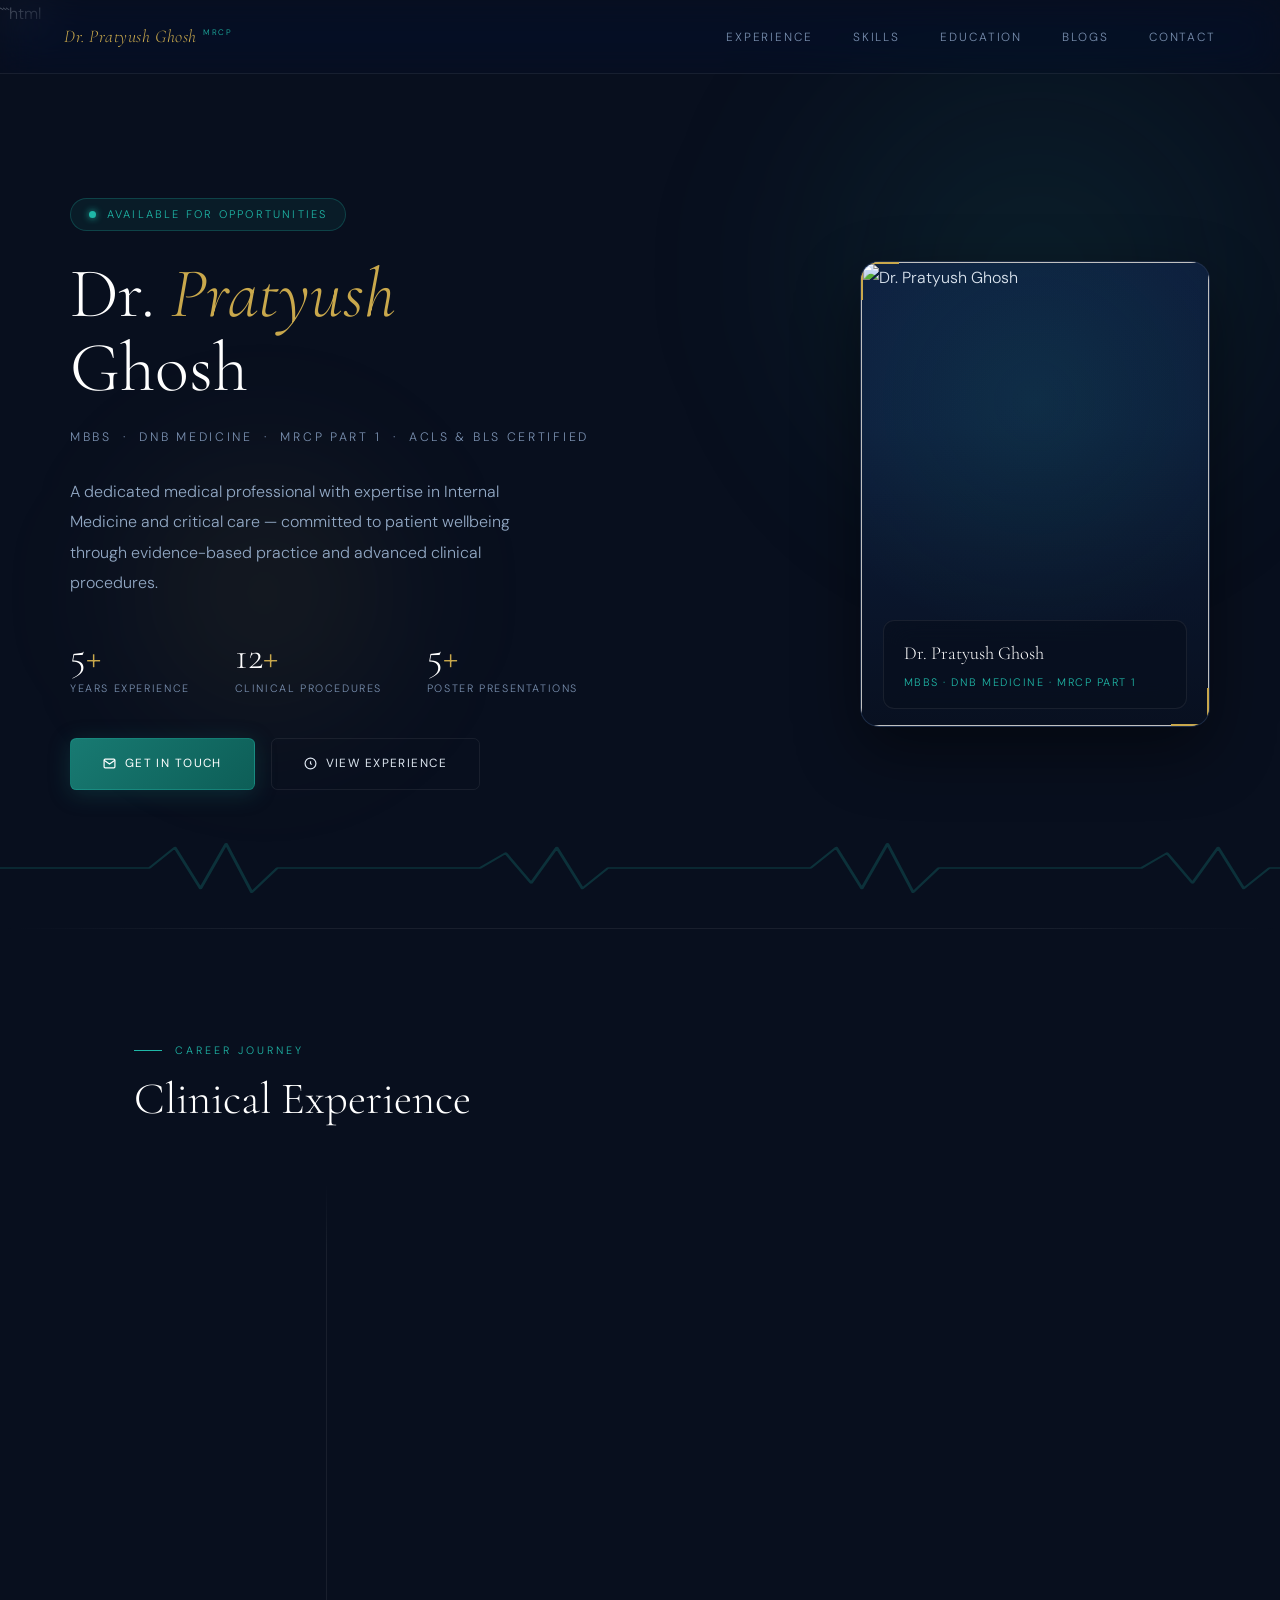
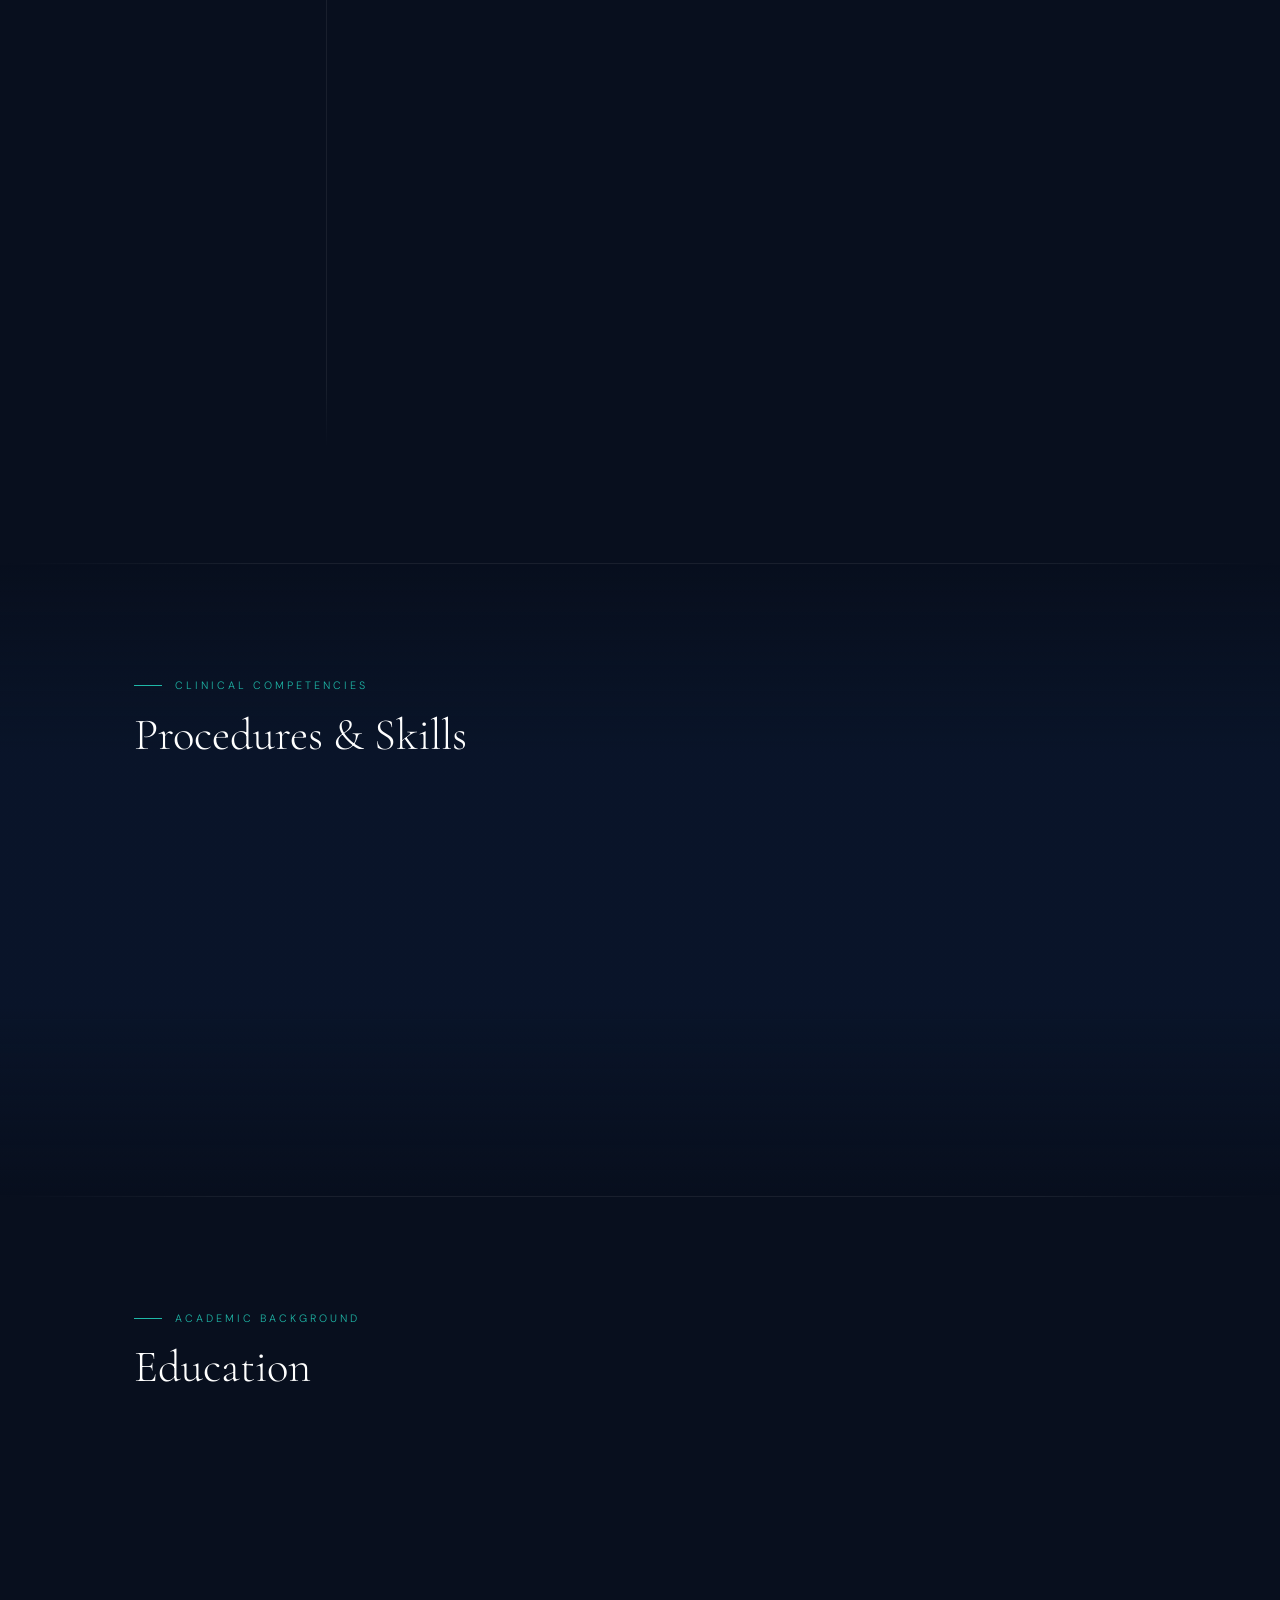
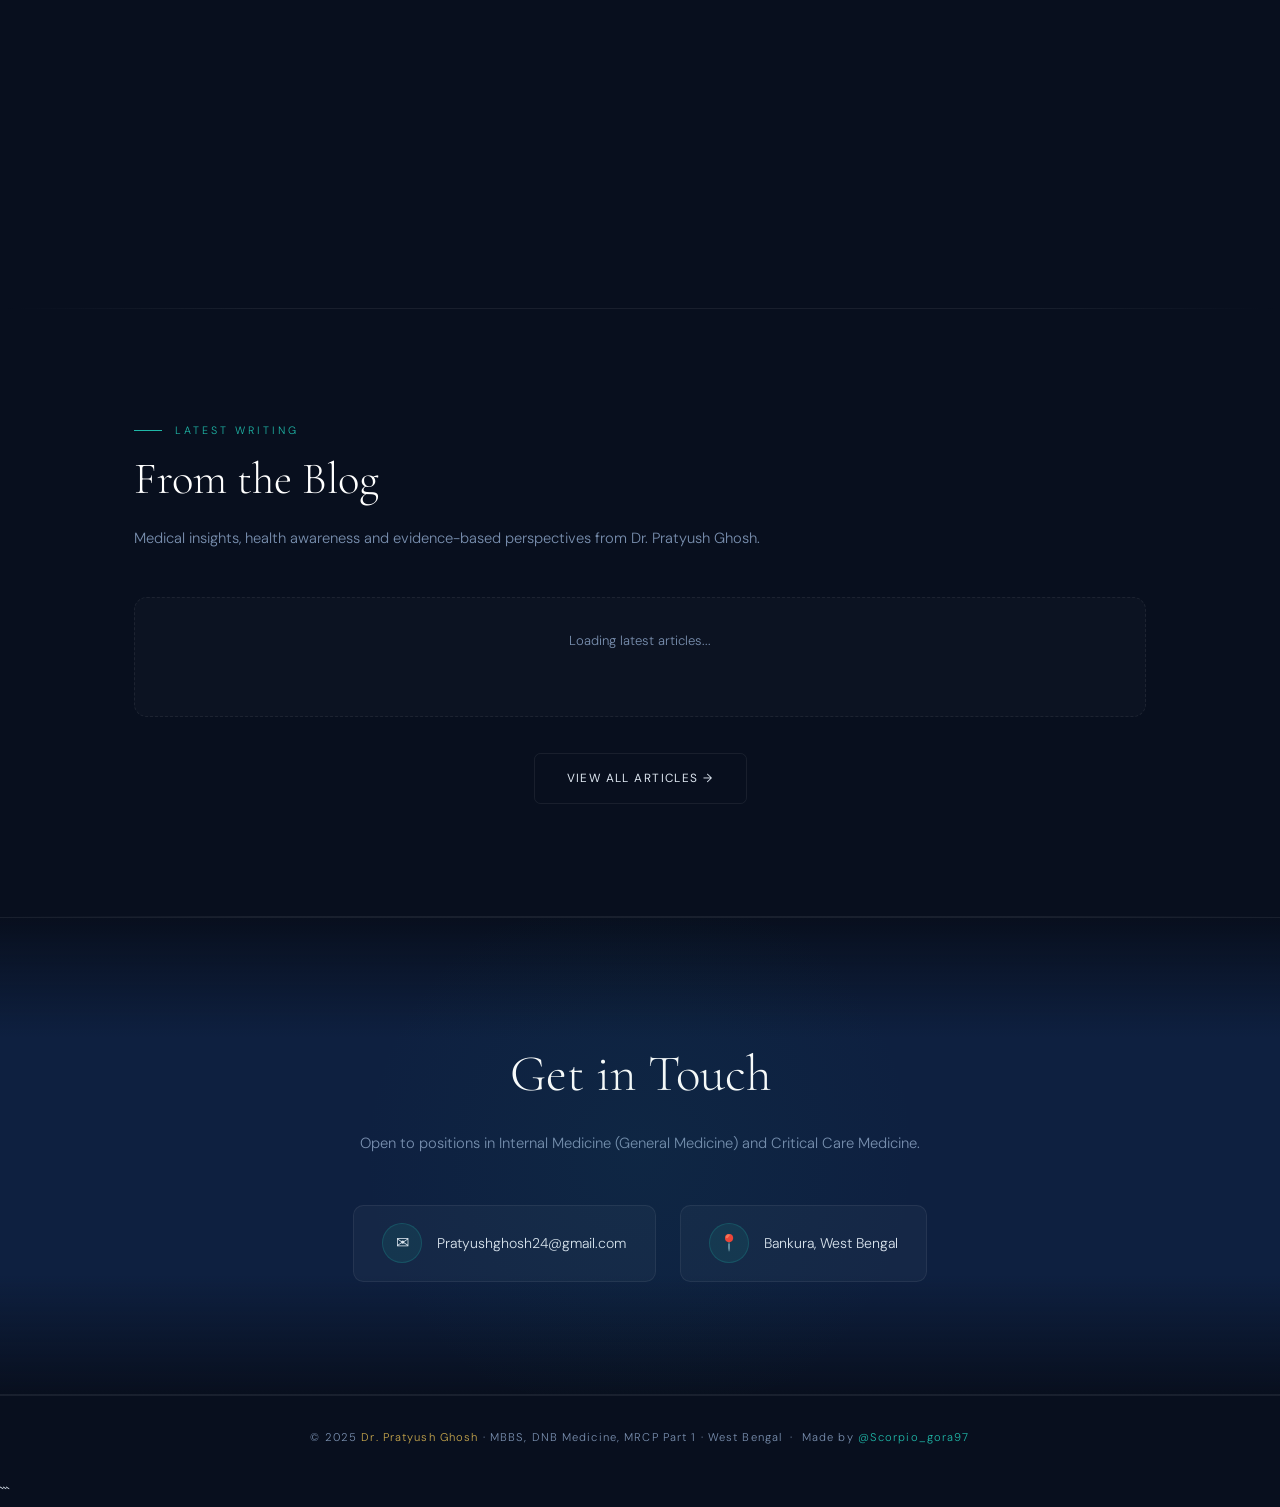
==== commit 982287a4: "Refactor index.html by removing CSS and simplifying scripts Removed extensive CSS styles from the he" ====
--- a/index.html
+++ b/index.html
@@ -44,703 +44,6 @@
   <!-- =====================================================
        RESPONSIVE + BLOG STYLES
        ===================================================== -->
-
-  <style>
-
-    /* =====================================================
-       GLOBAL RESPONSIVE FIXES
-       ===================================================== */
-
-    *,
-    *::before,
-    *::after {
-      box-sizing: border-box;
-    }
-
-
-    html {
-      scroll-behavior: smooth;
-      overflow-x: hidden;
-    }
-
-
-    body {
-      margin: 0;
-      width: 100%;
-      overflow-x: hidden;
-    }
-
-
-    img {
-      max-width: 100%;
-      height: auto;
-      display: block;
-    }
-
-
-    a {
-      -webkit-tap-highlight-color: transparent;
-    }
-
-
-    /* =====================================================
-       NAVIGATION
-       ===================================================== */
-
-    #main-nav {
-      width: 100%;
-      max-width: 100%;
-    }
-
-
-    .nav-logo {
-      white-space: nowrap;
-    }
-
-
-    .nav-links {
-      display: flex;
-      align-items: center;
-      gap: 28px;
-      margin: 0;
-      padding: 0;
-      list-style: none;
-    }
-
-
-    .nav-links li {
-      margin: 0;
-      padding: 0;
-    }
-
-
-    .nav-links a {
-      text-decoration: none;
-      white-space: nowrap;
-    }
-
-
-    /* =====================================================
-       MAIN CONTENT
-       ===================================================== */
-
-    .hero,
-    .section-wrap,
-    .skills-bg,
-    .contact-section,
-    footer {
-      width: 100%;
-      max-width: 100%;
-    }
-
-
-    .hero-inner {
-      width: min(1200px, calc(100% - 40px));
-      margin: 0 auto;
-    }
-
-
-    .section-wrap {
-      width: min(1200px, calc(100% - 40px));
-      margin-left: auto;
-      margin-right: auto;
-    }
-
-
-    .skills-grid,
-    .edu-grid,
-    .timeline {
-      width: 100%;
-    }
-
-
-    /* =====================================================
-       BLOG SECTION
-       ===================================================== */
-
-    .blogs-section {
-      position: relative;
-    }
-
-
-    .blogs-intro {
-      max-width: 680px;
-      margin: 18px 0 42px;
-      font-size: 16px;
-      line-height: 1.8;
-      opacity: 0.72;
-    }
-
-
-    .blogs-grid {
-      display: grid;
-      grid-template-columns: repeat(3, minmax(0, 1fr));
-      gap: 24px;
-    }
-
-
-    .blog-card {
-      position: relative;
-      padding: 30px;
-      border: 1px solid rgba(255,255,255,0.08);
-      border-radius: 4px;
-      background: rgba(255,255,255,0.025);
-
-      transition:
-        transform 0.3s ease,
-        border-color 0.3s ease,
-        background 0.3s ease;
-    }
-
-
-    .blog-card:hover {
-      transform: translateY(-6px);
-      border-color: rgba(31,184,168,0.5);
-      background: rgba(31,184,168,0.04);
-    }
-
-
-    .blog-card-category {
-      margin-bottom: 10px;
-
-      font-size: 10px;
-      letter-spacing: 2px;
-      text-transform: uppercase;
-
-      color: #1fb8a8;
-    }
-
-
-    .blog-card-date {
-      margin-bottom: 20px;
-
-      font-size: 11px;
-      line-height: 1.5;
-
-      opacity: 0.55;
-    }
-
-
-    .blog-card h3 {
-      margin: 0 0 15px;
-
-      font-family: "Cormorant Garamond", serif;
-      font-size: 29px;
-      line-height: 1.15;
-      font-weight: 500;
-    }
-
-
-    .blog-card p {
-      margin: 0 0 25px;
-
-      font-size: 14px;
-      line-height: 1.75;
-
-      opacity: 0.72;
-    }
-
-
-    .blog-read-more {
-      display: inline-block;
-
-      color: #1fb8a8;
-      text-decoration: none;
-
-      font-size: 12px;
-      letter-spacing: 0.5px;
-
-      transition:
-        opacity 0.2s ease,
-        transform 0.2s ease;
-    }
-
-
-    .blog-read-more:hover {
-      opacity: 0.7;
-      transform: translateX(3px);
-    }
-
-
-    .blogs-footer {
-      margin-top: 35px;
-    }
-
-
-    .blogs-loading,
-    .blogs-error {
-      grid-column: 1 / -1;
-
-      padding: 45px 25px;
-
-      text-align: center;
-
-      border: 1px solid rgba(255,255,255,0.07);
-    }
-
-
-    .blogs-loading {
-      opacity: 0.65;
-    }
-
-
-    .blogs-error {
-      opacity: 0.7;
-    }
-
-
-    .blogs-error p {
-      margin: 0 0 15px;
-    }
-
-
-    .blogs-error a {
-      color: #1fb8a8;
-      text-decoration: none;
-    }
-
-
-    /* =====================================================
-       TABLET
-       ===================================================== */
-
-    @media (max-width: 900px) {
-
-      #main-nav {
-        padding-left: 20px;
-        padding-right: 20px;
-      }
-
-
-      .nav-logo {
-        font-size: 18px;
-      }
-
-
-      .nav-links {
-        gap: 18px;
-      }
-
-
-      .nav-links a {
-        font-size: 13px;
-      }
-
-
-      .hero-inner {
-        grid-template-columns: 1fr;
-        gap: 50px;
-
-        padding-top: 70px;
-        padding-bottom: 70px;
-      }
-
-
-      .hero-photo-wrap {
-        order: -1;
-
-        display: flex;
-        justify-content: center;
-      }
-
-
-      .photo-card {
-        width: min(420px, 90vw);
-      }
-
-
-      .skills-grid {
-        grid-template-columns: repeat(2, 1fr);
-      }
-
-
-      .edu-grid {
-        grid-template-columns: repeat(2, 1fr);
-      }
-
-
-      .blogs-grid {
-        grid-template-columns: repeat(2, minmax(0, 1fr));
-      }
-
-    }
-
-
-    /* =====================================================
-       MOBILE
-       ===================================================== */
-
-    @media (max-width: 700px) {
-
-      /* -----------------------------
-         Navigation
-         ----------------------------- */
-
-      #main-nav {
-        min-height: 70px;
-        padding: 15px 18px;
-      }
-
-
-      .nav-logo {
-        font-size: 17px;
-      }
-
-
-      .nav-links {
-        position: absolute;
-
-        top: 70px;
-        left: 0;
-
-        width: 100%;
-
-        display: none;
-
-        flex-direction: column;
-        align-items: stretch;
-
-        gap: 0;
-
-        padding: 10px 20px 20px;
-
-        z-index: 9999;
-      }
-
-
-      .nav-links.active,
-      .nav-links.open {
-        display: flex;
-      }
-
-
-      .nav-links li {
-        width: 100%;
-      }
-
-
-      .nav-links a {
-        display: block;
-
-        width: 100%;
-
-        padding: 13px 5px;
-      }
-
-
-      .hamburger {
-        display: flex;
-        cursor: pointer;
-      }
-
-
-      /* -----------------------------
-         Hero
-         ----------------------------- */
-
-      .hero-inner {
-        width: calc(100% - 32px);
-
-        padding-top: 55px;
-        padding-bottom: 55px;
-
-        gap: 40px;
-      }
-
-
-      .hero h1 {
-        font-size: clamp(48px, 14vw, 72px);
-        line-height: 0.95;
-      }
-
-
-      .hero-bio {
-        font-size: 15px;
-        line-height: 1.7;
-      }
-
-
-      .hero-credentials {
-        font-size: 12px;
-        line-height: 1.8;
-      }
-
-
-      .hero-cta {
-        display: flex;
-        flex-direction: column;
-
-        width: 100%;
-
-        gap: 12px;
-      }
-
-
-      .hero-cta .btn {
-        width: 100%;
-        justify-content: center;
-      }
-
-
-      .hero-stats {
-        display: grid;
-
-        grid-template-columns: repeat(3, 1fr);
-
-        gap: 10px;
-      }
-
-
-      .stat {
-        text-align: center;
-      }
-
-
-      .stat-num {
-        font-size: 30px;
-      }
-
-
-      .stat-label {
-        font-size: 10px;
-        line-height: 1.4;
-      }
-
-
-      /* -----------------------------
-         Photo
-         ----------------------------- */
-
-      .hero-photo-wrap {
-        width: 100%;
-      }
-
-
-      .photo-card {
-        width: min(360px, 90vw);
-        margin: 0 auto;
-      }
-
-
-      /* -----------------------------
-         Sections
-         ----------------------------- */
-
-      .section-wrap {
-        width: calc(100% - 32px);
-
-        padding-top: 60px;
-        padding-bottom: 60px;
-      }
-
-
-      .section-title {
-        font-size: clamp(36px, 10vw, 52px);
-      }
-
-
-      .section-eyebrow {
-        font-size: 11px;
-      }
-
-
-      /* -----------------------------
-         Timeline
-         ----------------------------- */
-
-      .timeline {
-        width: 100%;
-      }
-
-
-      .timeline-item {
-        grid-template-columns: 1fr;
-        gap: 15px;
-      }
-
-
-      .timeline-meta {
-        padding-bottom: 5px;
-      }
-
-
-      .timeline-content {
-        width: 100%;
-      }
-
-
-      /* -----------------------------
-         Skills
-         ----------------------------- */
-
-      .skills-grid {
-        grid-template-columns: 1fr;
-        gap: 10px;
-      }
-
-
-      .skill-chip {
-        width: 100%;
-      }
-
-
-      /* -----------------------------
-         Education
-         ----------------------------- */
-
-      .edu-grid {
-        grid-template-columns: 1fr;
-        gap: 15px;
-      }
-
-
-      .edu-card {
-        width: 100%;
-      }
-
-
-      /* -----------------------------
-         BLOGS
-         ----------------------------- */
-
-      .blogs-intro {
-        margin-bottom: 30px;
-        font-size: 14px;
-        line-height: 1.7;
-      }
-
-
-      .blogs-grid {
-        grid-template-columns: 1fr;
-        gap: 16px;
-      }
-
-
-      .blog-card {
-        padding: 25px;
-      }
-
-
-      .blog-card h3 {
-        font-size: 26px;
-      }
-
-
-      .blog-card p {
-        font-size: 13px;
-      }
-
-
-      .blogs-footer {
-        margin-top: 25px;
-      }
-
-
-      /* -----------------------------
-         Contact
-         ----------------------------- */
-
-      .contact-section {
-        padding-left: 20px;
-        padding-right: 20px;
-      }
-
-
-      .contact-section h2 {
-        font-size: clamp(38px, 10vw, 55px);
-      }
-
-
-      .contact-items {
-        width: 100%;
-      }
-
-
-      .contact-item {
-        width: 100%;
-        word-break: break-word;
-      }
-
-
-      /* -----------------------------
-         Footer
-         ----------------------------- */
-
-      footer {
-        padding: 25px 18px;
-
-        text-align: center;
-
-        line-height: 1.7;
-
-        font-size: 11px;
-      }
-
-    }
-
-
-    /* =====================================================
-       SMALL PHONES
-       ===================================================== */
-
-    @media (max-width: 420px) {
-
-      #main-nav {
-        padding-left: 14px;
-        padding-right: 14px;
-      }
-
-
-      .nav-logo {
-        font-size: 15px;
-      }
-
-
-      .hero-inner,
-      .section-wrap {
-        width: calc(100% - 24px);
-      }
-
-
-      .hero-stats {
-        gap: 5px;
-      }
-
-
-      .stat-num {
-        font-size: 25px;
-      }
-
-
-      .stat-label {
-        font-size: 9px;
-      }
-
-
-      .photo-card {
-        width: 94vw;
-      }
-
-
-      .section-wrap {
-        padding-top: 50px;
-        padding-bottom: 50px;
-      }
-
-
-      .blog-card {
-        padding: 22px;
-      }
-
-
-      .blog-card h3 {
-        font-size: 24px;
-      }
-
-    }
-
-  </style>
-
 </head>
 
 
@@ -1641,451 +944,15 @@
        EXISTING JAVASCRIPT
        ===================================================== -->
 
-  <script
-    src="main.js"
-    defer
-  ></script>
+  <script src="main.js" defer></script>
 
 
   <!-- =====================================================
        MOBILE NAVIGATION
        ===================================================== -->
-
-  <script>
-
-    document.addEventListener(
-      "DOMContentLoaded",
-      function () {
-
-        const hamburger =
-          document.getElementById("hamburger");
-
-        const navLinks =
-          document.getElementById("nav-links");
-
-
-        if (!hamburger || !navLinks) {
-          return;
-        }
-
-
-        function toggleMenu() {
-
-          navLinks.classList.toggle("active");
-
-          const isOpen =
-            navLinks.classList.contains("active");
-
-          hamburger.setAttribute(
-            "aria-expanded",
-            isOpen ? "true" : "false"
-          );
-
-        }
-
-
-        hamburger.addEventListener(
-          "click",
-          toggleMenu
-        );
-
-
-        hamburger.addEventListener(
-          "keydown",
-          function (event) {
-
-            if (
-              event.key === "Enter" ||
-              event.key === " "
-            ) {
-
-              event.preventDefault();
-
-              toggleMenu();
-
-            }
-
-          }
-        );
-
-
-        /*
-         * Close mobile menu when navigating
-         * to a section.
-         */
-
-        navLinks
-          .querySelectorAll("a")
-          .forEach(function (link) {
-
-            link.addEventListener(
-              "click",
-              function () {
-
-                if (
-                  link
-                    .getAttribute("href")
-                    .startsWith("#")
-                ) {
-
-                  navLinks.classList.remove(
-                    "active"
-                  );
-
-                  hamburger.setAttribute(
-                    "aria-expanded",
-                    "false"
-                  );
-
-                }
-
-              }
-            );
-
-          });
-
-      }
-
-    );
-
-  </script>
-
-
-  <!-- =====================================================
+<!-- =====================================================
        DYNAMIC BLOG LOADER
        ===================================================== -->
-
-  <script>
-
-    async function loadLatestBlogs() {
-
-      const blogsGrid =
-        document.getElementById("blogs-grid");
-
-
-      if (!blogsGrid) {
-        return;
-      }
-
-
-      try {
-
-        /*
-         * Blog feed
-         */
-
-        const response =
-          await fetch(
-            "https://pratyushblogs.netlify.app/posts.json",
-            {
-              cache: "no-cache"
-            }
-          );
-
-
-        if (!response.ok) {
-
-          throw new Error(
-            "Blog feed could not be loaded."
-          );
-
-        }
-
-
-        const posts =
-          await response.json();
-
-
-        /*
-         * Make sure we received an array.
-         */
-
-        if (!Array.isArray(posts)) {
-
-          throw new Error(
-            "Invalid blog feed format."
-          );
-
-        }
-
-
-        /*
-         * Sort newest first.
-         */
-
-        posts.sort(
-          function (a, b) {
-
-            return (
-              new Date(b.date) -
-              new Date(a.date)
-            );
-
-          }
-        );
-
-
-        /*
-         * Display latest 3 articles.
-         */
-
-        const latestPosts =
-          posts.slice(0, 3);
-
-
-        /*
-         * Clear loading message.
-         */
-
-        blogsGrid.innerHTML = "";
-
-
-        /*
-         * No posts.
-         */
-
-        if (latestPosts.length === 0) {
-
-          blogsGrid.innerHTML = `
-
-            <div class="blogs-error">
-
-              <p>
-                No articles available yet.
-              </p>
-
-              <a
-                href="https://pratyushblogs.netlify.app/"
-                target="_blank"
-                rel="noopener noreferrer"
-              >
-                Visit the Blog →
-              </a>
-
-            </div>
-
-          `;
-
-          return;
-
-        }
-
-
-        /*
-         * Create article cards.
-         */
-
-        latestPosts.forEach(
-          function (post) {
-
-
-            const card =
-              document.createElement("article");
-
-
-            card.className =
-              "blog-card";
-
-
-            /*
-             * Safely prepare content.
-             */
-
-            const title =
-              post.title ||
-              "Untitled Article";
-
-
-            const description =
-              post.description ||
-              "Read the latest article from Dr. Pratyush Ghosh.";
-
-
-            const category =
-              post.category ||
-              "Health & Awareness";
-
-
-            const url =
-              post.url ||
-              "https://pratyushblogs.netlify.app/";
-
-
-            const date =
-              formatBlogDate(post.date);
-
-
-            const readTime =
-              post.readTime
-                ? ` · ${post.readTime}`
-                : "";
-
-
-            /*
-             * Build card.
-             */
-
-            card.innerHTML = `
-
-              <div class="blog-card-category">
-                ${escapeHtml(category)}
-              </div>
-
-
-              <div class="blog-card-date">
-                ${escapeHtml(date)}
-                ${escapeHtml(readTime)}
-              </div>
-
-
-              <h3>
-                ${escapeHtml(title)}
-              </h3>
-
-
-              <p>
-                ${escapeHtml(description)}
-              </p>
-
-
-              <a
-                href="${escapeAttribute(url)}"
-                target="_blank"
-                rel="noopener noreferrer"
-                class="blog-read-more"
-              >
-                Read article →
-              </a>
-
-            `;
-
-
-            blogsGrid.appendChild(card);
-
-          }
-        );
-
-
-      } catch (error) {
-
-
-        console.error(
-          "Blog loading error:",
-          error
-        );
-
-
-        /*
-         * Fallback
-         */
-
-        blogsGrid.innerHTML = `
-
-          <div class="blogs-error">
-
-            <p>
-              Latest articles could not be loaded right now.
-            </p>
-
-            <a
-              href="https://pratyushblogs.netlify.app/"
-              target="_blank"
-              rel="noopener noreferrer"
-            >
-              Visit the Blog →
-            </a>
-
-          </div>
-
-        `;
-
-      }
-
-    }
-
-
-    /* =====================================================
-       BLOG DATE FORMATTER
-       ===================================================== */
-
-    function formatBlogDate(date) {
-
-      if (!date) {
-        return "";
-      }
-
-
-      const parsedDate =
-        new Date(date);
-
-
-      if (
-        Number.isNaN(
-          parsedDate.getTime()
-        )
-      ) {
-
-        return "";
-
-      }
-
-
-      return parsedDate.toLocaleDateString(
-        "en-IN",
-        {
-          year: "numeric",
-          month: "short",
-          day: "numeric"
-        }
-      );
-
-    }
-
-
-    /* =====================================================
-       HTML ESCAPING
-       ===================================================== */
-
-    function escapeHtml(value) {
-
-      const div =
-        document.createElement("div");
-
-      div.textContent =
-        String(value);
-
-      return div.innerHTML;
-
-    }
-
-
-    function escapeAttribute(value) {
-
-      return String(value)
-        .replace(/&/g, "&amp;")
-        .replace(/"/g, "&quot;")
-        .replace(/</g, "&lt;")
-        .replace(/>/g, "&gt;");
-
-    }
-
-
-    /* =====================================================
-       LOAD BLOGS
-       ===================================================== */
-
-    document.addEventListener(
-      "DOMContentLoaded",
-      function () {
-
-        loadLatestBlogs();
-
-      }
-    );
-
-  </script>
-
-
 </body>
 
 </html>
--- a/styles.css
+++ b/styles.css
@@ -1,380 +1,1324 @@
 /* ════════════════════════════════════════
-   BLOG — MATCHING DR. PRATYUSH GHOSH WEBSITE
+   DESIGN TOKENS
 ════════════════════════════════════════ */
 :root {
-  --navy: #080f1e;
-  --deep: #0b1a34;
-  --panel: #0e2040;
-  --teal: #187a72;
-  --teal-l: #1fb8a8;
-  --teal-glow: rgba(31,184,168,.18);
-  --gold: #c9a84c;
-  --gold-dim: rgba(201,168,76,.12);
-  --text: #dde6f0;
-  --muted: #7a90b0;
-  --card: rgba(255,255,255,.035);
-  --border: rgba(255,255,255,.07);
-  --border-h: rgba(31,184,168,.35);
-  --shadow: 0 24px 64px rgba(0,0,0,.45);
-}
-
-*, *::before, *::after { box-sizing: border-box; margin: 0; padding: 0; }
-html { scroll-behavior: smooth; font-size: 16px; }
+  --navy:      #080f1e;
+  --deep:      #0b1a34;
+  --panel:     #0e2040;
+  --teal:      #187a72;
+  --teal-l:    #1fb8a8;
+  --teal-glow: rgba(31, 184, 168, 0.18);
+  --gold:      #c9a84c;
+  --gold-dim:  rgba(201, 168, 76, 0.12);
+  --text:      #dde6f0;
+  --muted:     #7a90b0;
+  --card:      rgba(255, 255, 255, 0.035);
+  --border:    rgba(255, 255, 255, 0.07);
+  --border-h:  rgba(31, 184, 168, 0.35);
+  --shadow:    0 24px 64px rgba(0, 0, 0, 0.45);
+}
+
+/* ════════════════════════════════════════
+   RESET & BASE
+════════════════════════════════════════ */
+*, *::before, *::after {
+  box-sizing: border-box;
+  margin: 0;
+  padding: 0;
+}
+
+html {
+  scroll-behavior: smooth;
+  font-size: 16px;
+}
 
 body {
   background: var(--navy);
   color: var(--text);
-  font-family: "DM Sans", sans-serif;
+  font-family: 'DM Sans', sans-serif;
   font-weight: 300;
   line-height: 1.75;
   overflow-x: hidden;
-}
-
-a { color: inherit; }
-
+  cursor: auto;
+}
+
+/* ════════════════════════════════════════
+   SCROLL PROGRESS BAR
+════════════════════════════════════════ */
 #progress-bar {
-  position: fixed; top: 0; left: 0; z-index: 9998;
-  width: 0; height: 2px;
-  background: linear-gradient(90deg,var(--teal),var(--gold));
+  position: fixed;
+  top: 0;
+  left: 0;
+  height: 2px;
+  background: linear-gradient(90deg, var(--teal), var(--gold));
+  z-index: 9998;
+  width: 0%;
   box-shadow: 0 0 10px var(--teal-l);
 }
 
+/* ════════════════════════════════════════
+   PARTICLE CANVAS
+════════════════════════════════════════ */
 #bg-canvas {
-  position: fixed; inset: 0; z-index: 0;
-  pointer-events: none; opacity: .5;
-}
-
-/* Navigation */
+  position: fixed;
+  inset: 0;
+  z-index: 0;
+  pointer-events: none;
+  opacity: 0.5;
+}
+
+/* ════════════════════════════════════════
+   ECG STRIP
+════════════════════════════════════════ */
+.ecg-wrap {
+  position: absolute;
+  bottom: 2rem;
+  left: 0;
+  right: 0;
+  height: 56px;
+  overflow: hidden;
+  opacity: 0.2;
+  pointer-events: none;
+}
+
+.ecg-wrap svg {
+  width: 200%;
+  height: 100%;
+  animation: ecgScroll 5s linear infinite;
+}
+
+@keyframes ecgScroll {
+  from { transform: translateX(0); }
+  to   { transform: translateX(-50%); }
+}
+
+/* ════════════════════════════════════════
+   NAVIGATION
+════════════════════════════════════════ */
 nav {
-  position: fixed; top: 0; left: 0; right: 0; z-index: 500;
-  display: flex; justify-content: space-between; align-items: center;
+  position: fixed;
+  top: 0; left: 0; right: 0;
+  z-index: 500;
+  display: flex;
+  justify-content: space-between;
+  align-items: center;
   padding: 1.3rem 4rem;
-  background: rgba(8,15,30,.5);
+  background: rgba(8, 15, 30, 0.5);
   backdrop-filter: blur(22px) saturate(180%);
   border-bottom: 1px solid var(--border);
-  transition: padding .35s, background .35s, box-shadow .35s;
+  transition: padding 0.35s, background 0.35s;
 }
 
 nav.scrolled {
-  padding: .85rem 4rem;
-  background: rgba(8,15,30,.92);
-  box-shadow: 0 4px 30px rgba(0,0,0,.3);
+  padding: 0.85rem 4rem;
+  background: rgba(8, 15, 30, 0.92);
+  box-shadow: 0 4px 30px rgba(0, 0, 0, 0.3);
 }
 
 .nav-logo {
-  font-family: "Cormorant Garamond", serif;
-  font-size: 1.12rem; font-style: italic;
-  color: var(--gold); letter-spacing: .03em;
+  font-family: 'Cormorant Garamond', serif;
+  font-size: 1.12rem;
+  font-style: italic;
+  color: var(--gold);
+  letter-spacing: 0.03em;
+}
+
+.nav-logo sup {
+  font-style: normal;
+  font-size: 0.5rem;
+  letter-spacing: 0.2em;
+  color: var(--teal-l);
+  margin-left: 0.4rem;
+  vertical-align: super;
+  font-family: 'DM Sans', sans-serif;
+}
+
+.nav-links {
+  display: flex;
+  gap: 2.5rem;
+  list-style: none;
+}
+
+.nav-links a {
+  color: var(--muted);
   text-decoration: none;
-}
-
-.nav-logo sup {
-  font: 400 .5rem "DM Sans",sans-serif;
-  letter-spacing: .2em; color: var(--teal-l);
-  margin-left: .4rem; vertical-align: super;
-}
-
-.nav-links { display: flex; gap: 2.5rem; list-style: none; }
-
-.nav-links a {
-  color: var(--muted); text-decoration: none;
-  font-size: .74rem; letter-spacing: .16em;
-  text-transform: uppercase; position: relative;
-  padding-bottom: .3rem; transition: color .3s;
+  font-size: 0.74rem;
+  letter-spacing: 0.16em;
+  text-transform: uppercase;
+  position: relative;
+  padding-bottom: 0.3rem;
+  transition: color 0.3s;
 }
 
 .nav-links a::after {
-  content: ""; position: absolute; bottom: 0; left: 0; right: 0;
-  height: 1px; background: var(--teal-l);
-  transform: scaleX(0); transform-origin: left;
-  transition: transform .35s cubic-bezier(.77,0,.175,1);
-}
-
-.nav-links a:hover, .nav-links a.active { color: #fff; }
-.nav-links a:hover::after, .nav-links a.active::after { transform: scaleX(1); }
+  content: '';
+  position: absolute;
+  bottom: 0; left: 0; right: 0;
+  height: 1px;
+  background: var(--teal-l);
+  transform: scaleX(0);
+  transform-origin: left;
+  transition: transform 0.35s cubic-bezier(0.77, 0, 0.175, 1);
+}
+
+.nav-links a:hover { color: #fff; }
+.nav-links a:hover::after { transform: scaleX(1); }
 
 .hamburger {
-  display: none; flex-direction: column; gap: 5px;
-  border: 0; background: none; cursor: pointer; padding: .4rem;
-}
+  display: none;
+  flex-direction: column;
+  gap: 5px;
+  cursor: pointer;
+  padding: 0.4rem;
+}
+
 .hamburger span {
-  display: block; width: 22px; height: 1.5px;
-  background: var(--muted); transition: .35s ease;
-}
-
-/* Hero */
-.blog-hero {
-  position: relative; z-index: 1;
-  min-height: 78vh;
-  display: flex; align-items: center; justify-content: center;
-  padding: 10rem 4rem 8rem;
-  overflow: hidden; text-align: center;
-}
-
-.blog-hero-inner { width: min(850px,100%); position: relative; z-index: 2; }
+  display: block;
+  width: 22px;
+  height: 1.5px;
+  background: var(--muted);
+  transition: 0.35s ease;
+}
+
+/* ════════════════════════════════════════
+   HERO
+════════════════════════════════════════ */
+.hero {
+  position: relative;
+  min-height: 100vh;
+  display: flex;
+  align-items: center;
+  padding: 9rem 4rem 7rem;
+  z-index: 1;
+  overflow: hidden;
+}
+
+.blob {
+  position: absolute;
+  border-radius: 50%;
+  pointer-events: none;
+  filter: blur(60px);
+}
+
+.blob-1 {
+  width: 650px; height: 650px;
+  background: radial-gradient(circle, rgba(24, 122, 114, 0.16), transparent 70%);
+  right: -80px; top: -80px;
+  animation: blobDrift 9s ease-in-out infinite alternate;
+}
+
+.blob-2 {
+  width: 400px; height: 400px;
+  background: radial-gradient(circle, rgba(201, 168, 76, 0.09), transparent 70%);
+  left: 5%; bottom: 15%;
+  animation: blobDrift 12s ease-in-out infinite alternate-reverse;
+}
+
+@keyframes blobDrift {
+  from { transform: translate(0, 0) scale(1); }
+  to   { transform: translate(35px, 25px) scale(1.1); }
+}
+
+.hero-inner {
+  max-width: 1140px;
+  margin: 0 auto;
+  width: 100%;
+  display: grid;
+  grid-template-columns: 1fr 350px;
+  gap: 5rem;
+  align-items: center;
+}
 
 .hero-tag {
-  display: inline-flex; align-items: center; gap: .7rem;
-  background: rgba(31,184,168,.08);
-  border: 1px solid rgba(31,184,168,.25);
-  padding: .35rem 1.1rem; border-radius: 2rem;
-  font-size: .69rem; letter-spacing: .2em;
-  text-transform: uppercase; color: var(--teal-l);
+  display: inline-flex;
+  align-items: center;
+  gap: 0.7rem;
+  background: rgba(31, 184, 168, 0.08);
+  border: 1px solid rgba(31, 184, 168, 0.25);
+  padding: 0.35rem 1.1rem;
+  border-radius: 2rem;
+  font-size: 0.69rem;
+  letter-spacing: 0.2em;
+  text-transform: uppercase;
+  color: var(--teal-l);
   margin-bottom: 1.6rem;
+  animation: fadeUp 0.9s ease both;
 }
 
 .blink-dot {
-  width: 7px; height: 7px; border-radius: 50%;
-  background: var(--teal-l); box-shadow: 0 0 7px var(--teal-l);
+  width: 7px; height: 7px;
+  border-radius: 50%;
+  background: var(--teal-l);
+  box-shadow: 0 0 7px var(--teal-l);
   animation: blinkPulse 2s ease-in-out infinite;
 }
 
 @keyframes blinkPulse {
-  0%,100% { opacity:1; box-shadow:0 0 7px var(--teal-l); }
-  50% { opacity:.2; box-shadow:none; }
-}
-
-.blog-hero h1 {
-  font-family: "Cormorant Garamond",serif;
-  font-size: clamp(3.5rem,7vw,6.7rem);
-  font-weight: 300; line-height: .98; color: #fff;
-  letter-spacing: -.025em;
-}
-.blog-hero h1 em { color: var(--gold); font-weight: 300; }
+  0%, 100% { opacity: 1; box-shadow: 0 0 7px var(--teal-l); }
+  50%       { opacity: 0.2; box-shadow: none; }
+}
+
+.hero h1 {
+  font-family: 'Cormorant Garamond', serif;
+  font-size: clamp(3.2rem, 5.5vw, 5.6rem);
+  font-weight: 300;
+  line-height: 1.06;
+  color: #fff;
+  animation: fadeUp 0.9s 0.12s ease both;
+}
+
+.hero h1 em {
+  font-style: italic;
+  color: var(--gold);
+}
+
+.hero-credentials {
+  margin: 1.3rem 0 1.8rem;
+  font-size: 0.77rem;
+  letter-spacing: 0.22em;
+  text-transform: uppercase;
+  color: var(--muted);
+  animation: fadeUp 0.9s 0.22s ease both;
+}
 
 .hero-bio {
-  max-width: 650px; margin: 1.7rem auto 2.3rem;
-  color: #92a8c4; font-size: 1rem; line-height: 1.9;
-}
-
-.blob { position:absolute; border-radius:50%; pointer-events:none; filter:blur(60px); }
-.blob-1 {
-  width:650px; height:650px; right:-80px; top:-80px;
-  background:radial-gradient(circle,rgba(24,122,114,.16),transparent 70%);
-  animation:blobDrift 9s ease-in-out infinite alternate;
-}
-.blob-2 {
-  width:400px; height:400px; left:5%; bottom:5%;
-  background:radial-gradient(circle,rgba(201,168,76,.09),transparent 70%);
-  animation:blobDrift 12s ease-in-out infinite alternate-reverse;
-}
-@keyframes blobDrift {
-  from { transform:translate(0,0) scale(1); }
-  to { transform:translate(35px,25px) scale(1.1); }
-}
-
-.ecg-wrap {
-  position:absolute; bottom:2rem; left:0; right:0;
-  height:56px; overflow:hidden; opacity:.2; pointer-events:none;
-}
-.ecg-wrap svg { width:200%; height:100%; animation:ecgScroll 5s linear infinite; }
-@keyframes ecgScroll { to { transform:translateX(-50%); } }
+  font-size: 1rem;
+  color: #92a8c4;
+  max-width: 490px;
+  line-height: 1.9;
+  animation: fadeUp 0.9s 0.3s ease both;
+}
+
+/* Stats */
+.hero-stats {
+  display: flex;
+  gap: 2.8rem;
+  margin-top: 2.4rem;
+  animation: fadeUp 0.9s 0.37s ease both;
+}
+
+.stat { text-align: left; }
+
+.stat-num {
+  font-family: 'Cormorant Garamond', serif;
+  font-size: 2.4rem;
+  font-weight: 300;
+  color: #fff;
+  line-height: 1;
+}
+
+.stat-num .suf {
+  color: var(--gold);
+  font-style: italic;
+}
+
+.stat-label {
+  font-size: 0.67rem;
+  letter-spacing: 0.15em;
+  text-transform: uppercase;
+  color: var(--muted);
+  margin-top: 0.25rem;
+}
+
+/* CTA Buttons */
+.hero-cta {
+  margin-top: 2.5rem;
+  display: flex;
+  gap: 1rem;
+  flex-wrap: wrap;
+  animation: fadeUp 0.9s 0.44s ease both;
+}
 
 .btn {
-  display:inline-flex; align-items:center; gap:.55rem;
-  padding:.9rem 2rem; border-radius:.4rem;
-  font-size:.74rem; letter-spacing:.12em; text-transform:uppercase;
-  text-decoration:none; font-weight:400;
-  transition:all .38s cubic-bezier(.23,1,.32,1);
-}
+  display: inline-flex;
+  align-items: center;
+  gap: 0.55rem;
+  padding: 0.9rem 2rem;
+  border-radius: 0.4rem;
+  font-size: 0.74rem;
+  letter-spacing: 0.12em;
+  text-transform: uppercase;
+  text-decoration: none;
+  border: none;
+  font-family: 'DM Sans', sans-serif;
+  font-weight: 400;
+  transition: all 0.38s cubic-bezier(0.23, 1, 0.32, 1);
+  cursor: pointer;
+}
+
 .btn-primary {
-  background:linear-gradient(135deg,var(--teal),#0d5e57);
-  color:#fff; border:1px solid rgba(31,184,168,.3);
-  box-shadow:0 4px 22px rgba(24,122,114,.28);
-}
+  background: linear-gradient(135deg, var(--teal) 0%, #0d5e57 100%);
+  color: #fff;
+  border: 1px solid rgba(31, 184, 168, 0.3);
+  box-shadow: 0 4px 22px rgba(24, 122, 114, 0.28);
+}
+
 .btn-primary:hover {
-  transform:translateY(-3px);
-  box-shadow:0 12px 40px rgba(31,184,168,.45),0 0 0 1px var(--teal-l);
-}
-.btn-outline { border:1px solid var(--border); color:var(--text); }
+  transform: translateY(-3px);
+  box-shadow: 0 12px 40px rgba(31, 184, 168, 0.45), 0 0 0 1px var(--teal-l);
+}
+
+.btn-outline {
+  background: transparent;
+  color: var(--text);
+  border: 1px solid var(--border);
+}
+
 .btn-outline:hover {
-  transform:translateY(-3px); border-color:var(--border-h);
-  background:rgba(31,184,168,.06);
+  border-color: rgba(122, 144, 176, 0.6);
+  background: rgba(255, 255, 255, 0.04);
+  transform: translateY(-3px);
+}
+
+/* ── Photo Card ── */
+.hero-photo-wrap {
+  animation: fadeUp 0.9s 0.2s ease both;
+}
+
+.photo-card {
+  position: relative;
+  border-radius: 1.2rem;
+  overflow: hidden;
+  aspect-ratio: 3 / 4;
+  background: linear-gradient(145deg, var(--panel), var(--deep));
+  border: 1px solid var(--border);
+  box-shadow: var(--shadow);
+  transition: transform 0.12s ease, box-shadow 0.4s;
+}
+
+/* Gold corner brackets */
+.photo-card::before,
+.photo-card::after {
+  content: '';
+  position: absolute;
+  width: 38px; height: 38px;
+  z-index: 4;
+}
+
+.photo-card::before {
+  top: 0; left: 0;
+  border-top: 2px solid var(--gold);
+  border-left: 2px solid var(--gold);
+  border-radius: 0.3rem 0 0 0;
+}
+
+.photo-card::after {
+  bottom: 0; right: 0;
+  border-bottom: 2px solid var(--gold);
+  border-right: 2px solid var(--gold);
+  border-radius: 0 0 0.3rem 0;
+}
+
+.photo-bg {
+  position: absolute;
+  inset: 0;
+  background:
+    radial-gradient(circle at 50% 30%, rgba(31, 184, 168, 0.1), transparent 65%),
+    linear-gradient(180deg, transparent 35%, rgba(8, 15, 30, 0.9));
+}
+
+.photo-img {
+  position: absolute;
+  inset: 0;
+  width: 100%;
+  height: 100%;
+  object-fit: cover;
+  object-position: center top;
+  z-index: 1;
+  transition: transform 0.5s ease;
+}
+
+.photo-card:hover .photo-img {
+  transform: scale(1.04);
+}
+
+.photo-badge {
+  position: absolute;
+  bottom: 1.4rem; left: 1.4rem; right: 1.4rem;
+  z-index: 3;
+  background: rgba(8, 15, 30, 0.8);
+  backdrop-filter: blur(14px);
+  border: 1px solid var(--border);
+  border-radius: 0.7rem;
+  padding: 1rem 1.2rem;
+  transform: translateY(5px);
+  transition: transform 0.4s ease;
+}
+
+.photo-card:hover .photo-badge { transform: translateY(0); }
+
+.badge-name {
+  font-family: 'Cormorant Garamond', serif;
+  font-size: 1.15rem;
+  color: #fff;
+}
+
+.badge-spec {
+  font-size: 0.68rem;
+  color: var(--teal-l);
+  letter-spacing: 0.14em;
+  text-transform: uppercase;
+  margin-top: 0.25rem;
+}
+
+/* ════════════════════════════════════════
+   SECTION COMMONS
+════════════════════════════════════════ */
+.section-wrap {
+  position: relative;
+  z-index: 1;
+  padding: 7rem 4rem;
+  max-width: 1140px;
+  margin: 0 auto;
 }
 
 .divider {
-  position:relative; z-index:1; width:100%; height:1px;
-  background:linear-gradient(90deg,transparent,var(--border) 20%,var(--border) 80%,transparent);
-}
-
-/* Articles */
-.section-wrap {
-  position:relative; z-index:1;
-  width:min(1140px,calc(100% - 8rem));
-  margin:0 auto; padding:7rem 0;
+  width: 100%;
+  height: 1px;
+  background: linear-gradient(90deg, transparent, var(--border) 20%, var(--border) 80%, transparent);
+  position: relative;
+  z-index: 1;
 }
 
 .section-eyebrow {
-  display:flex; align-items:center; gap:.8rem;
-  font-size:.67rem; letter-spacing:.28em;
-  text-transform:uppercase; color:var(--teal-l); margin-bottom:.9rem;
-}
-.section-eyebrow::before { content:""; width:28px; height:1px; background:var(--teal-l); }
-
-.articles-heading {
-  display:flex; justify-content:space-between; align-items:flex-start; gap:2rem;
-}
+  display: flex;
+  align-items: center;
+  gap: 0.8rem;
+  font-size: 0.67rem;
+  letter-spacing: 0.28em;
+  text-transform: uppercase;
+  color: var(--teal-l);
+  margin-bottom: 0.9rem;
+}
+
+.section-eyebrow::before {
+  content: '';
+  display: block;
+  width: 28px; height: 1px;
+  background: var(--teal-l);
+}
+
 .section-title {
-  font-family:"Cormorant Garamond",serif;
-  font-size:clamp(2.4rem,4vw,3.4rem);
-  font-weight:300; color:#fff; line-height:1.12; margin-bottom:3.5rem;
-}
-.article-count {
-  margin-top:.7rem; color:var(--muted);
-  font-size:.7rem; letter-spacing:.14em; text-transform:uppercase;
-}
-
-.blog-grid {
-  display:grid; grid-template-columns:repeat(2,minmax(0,1fr)); gap:1.6rem;
+  font-family: 'Cormorant Garamond', serif;
+  font-size: clamp(2rem, 3.5vw, 3.1rem);
+  font-weight: 300;
+  color: #fff;
+  line-height: 1.12;
+  margin-bottom: 3.5rem;
+}
+
+/* ════════════════════════════════════════
+   TIMELINE
+════════════════════════════════════════ */
+.timeline {
+  display: flex;
+  flex-direction: column;
+  position: relative;
+}
+
+.timeline::before {
+  content: '';
+  position: absolute;
+  left: 192px; top: 0; bottom: 0;
+  width: 1px;
+  background: linear-gradient(to bottom, transparent, var(--border) 8%, var(--border) 92%, transparent);
+}
+
+.timeline-item {
+  display: grid;
+  grid-template-columns: 196px 1fr;
+  gap: 3rem;
+  padding: 2.8rem 0;
+  border-bottom: 1px solid var(--border);
+  position: relative;
+  opacity: 0;
+  transform: translateY(30px);
+  transition: opacity 0.65s ease, transform 0.65s ease;
+}
+
+.timeline-item.visible {
+  opacity: 1;
+  transform: none;
+}
+
+/* Timeline dot */
+.timeline-item::before {
+  content: '';
+  position: absolute;
+  left: 184px; top: 3rem;
+  width: 17px; height: 17px;
+  border-radius: 50%;
+  background: var(--navy);
+  border: 2px solid var(--teal);
+  box-shadow: 0 0 0 4px rgba(24, 122, 114, 0.12);
+  z-index: 2;
+  transition: border-color 0.3s, box-shadow 0.35s, transform 0.3s;
+}
+
+.timeline-item:hover::before {
+  border-color: var(--teal-l);
+  box-shadow: 0 0 0 7px rgba(31, 184, 168, 0.15), 0 0 18px rgba(31, 184, 168, 0.5);
+  transform: scale(1.15);
+}
+
+.timeline-meta { padding-top: 0.2rem; }
+
+.timeline-date {
+  font-size: 0.78rem;
+  color: var(--muted);
+  letter-spacing: 0.05em;
+  line-height: 1.6;
+}
+
+.timeline-org {
+  font-size: 0.68rem;
+  color: var(--teal-l);
+  letter-spacing: 0.12em;
+  text-transform: uppercase;
+  margin-top: 0.4rem;
+}
+
+.timeline-content h3 {
+  font-family: 'Cormorant Garamond', serif;
+  font-size: 1.5rem;
+  font-weight: 400;
+  color: #fff;
+  margin-bottom: 0.8rem;
+}
+
+.timeline-content p {
+  font-size: 0.9rem;
+  color: var(--muted);
+  line-height: 1.85;
+}
+
+.achievements-list {
+  display: flex;
+  flex-direction: column;
+  gap: 0.55rem;
+  margin-top: 1rem;
+}
+
+.achievement {
+  display: flex;
+  align-items: flex-start;
+  gap: 0.75rem;
+  font-size: 0.85rem;
+  color: #6a80a0;
+}
+
+.achievement::before {
+  content: '→';
+  color: var(--gold);
+  flex-shrink: 0;
+  font-size: 0.8rem;
+  margin-top: 0.05rem;
+}
+
+/* ════════════════════════════════════════
+   SKILLS
+════════════════════════════════════════ */
+.skills-bg {
+  background: linear-gradient(180deg, transparent, rgba(11, 26, 52, 0.5) 30%, rgba(11, 26, 52, 0.5) 70%, transparent);
+  position: relative;
+  z-index: 1;
+}
+
+.skills-grid {
+  display: grid;
+  grid-template-columns: repeat(auto-fill, minmax(210px, 1fr));
+  gap: 1rem;
+}
+
+.skill-chip {
+  padding: 0.95rem 1.25rem;
+  border: 1px solid var(--border);
+  border-radius: 0.6rem;
+  font-size: 0.83rem;
+  color: var(--text);
+  background: var(--card);
+  display: flex;
+  align-items: center;
+  gap: 0.9rem;
+  transition: all 0.38s cubic-bezier(0.23, 1, 0.32, 1);
+  opacity: 0;
+  transform: translateY(20px) scale(0.96);
+  cursor: default;
+  position: relative;
+  overflow: hidden;
+}
+
+.skill-chip::before {
+  content: '';
+  position: absolute;
+  inset: 0;
+  background: linear-gradient(135deg, var(--teal-glow), transparent 60%);
+  opacity: 0;
+  transition: opacity 0.35s;
+}
+
+.skill-chip:hover {
+  border-color: rgba(31, 184, 168, 0.3);
+  transform: translateY(-5px) scale(1.02);
+  box-shadow: 0 14px 44px rgba(0, 0, 0, 0.3), 0 0 0 1px rgba(31, 184, 168, 0.12);
+}
+
+.skill-chip:hover::before { opacity: 1; }
+.skill-chip.visible { opacity: 1; transform: none; }
+
+.skill-icon {
+  width: 32px; height: 32px;
+  background: rgba(31, 184, 168, 0.09);
+  border: 1px solid rgba(31, 184, 168, 0.18);
+  border-radius: 0.4rem;
+  display: flex;
+  align-items: center;
+  justify-content: center;
+  font-size: 0.9rem;
+  flex-shrink: 0;
+  transition: background 0.35s, transform 0.35s;
+}
+
+.skill-chip:hover .skill-icon {
+  background: rgba(31, 184, 168, 0.2);
+  transform: rotate(-5deg) scale(1.12);
+}
+
+/* ════════════════════════════════════════
+   EDUCATION
+════════════════════════════════════════ */
+.edu-grid {
+  display: grid;
+  grid-template-columns: repeat(auto-fill, minmax(260px, 1fr));
+  gap: 1.2rem;
+}
+
+.edu-card {
+  padding: 2rem;
+  background: var(--card);
+  border: 1px solid var(--border);
+  border-radius: 0.9rem;
+  transition: all 0.4s cubic-bezier(0.23, 1, 0.32, 1);
+  opacity: 0;
+  transform: translateY(24px);
+  position: relative;
+  overflow: hidden;
+}
+
+.edu-card::before {
+  content: '';
+  position: absolute;
+  top: 0; left: 0; right: 0;
+  height: 2px;
+  background: linear-gradient(90deg, var(--teal), var(--gold), transparent);
+  transform: scaleX(0);
+  transform-origin: left;
+  transition: transform 0.5s ease;
+}
+
+.edu-card:hover::before { transform: scaleX(1); }
+.edu-card.visible { opacity: 1; transform: none; }
+
+.edu-card:hover {
+  border-color: rgba(31, 184, 168, 0.18);
+  transform: translateY(-6px);
+  box-shadow: 0 20px 50px rgba(0, 0, 0, 0.35), 0 0 0 1px rgba(31, 184, 168, 0.06);
+}
+
+.edu-year {
+  font-size: 0.67rem;
+  letter-spacing: 0.2em;
+  text-transform: uppercase;
+  color: var(--gold);
+  margin-bottom: 0.9rem;
+}
+
+.edu-degree {
+  font-family: 'Cormorant Garamond', serif;
+  font-size: 1.3rem;
+  color: #fff;
+  margin-bottom: 0.4rem;
+}
+
+.edu-school { font-size: 0.8rem; color: var(--muted); }
+
+.edu-score {
+  margin-top: 1.1rem;
+  font-size: 0.78rem;
+  color: var(--teal-l);
+  font-weight: 500;
+  padding-top: 1rem;
+  border-top: 1px solid var(--border);
+}
+
+/* ════════════════════════════════════════
+   CONTACT
+════════════════════════════════════════ */
+.contact-section {
+  position: relative;
+  z-index: 1;
+  background: linear-gradient(180deg, transparent, var(--panel) 25%, var(--panel) 75%, transparent);
+  border-top: 1px solid var(--border);
+  border-bottom: 1px solid var(--border);
+  padding: 7rem 4rem;
+  text-align: center;
+  overflow: hidden;
+}
+
+.contact-section::before {
+  content: '';
+  position: absolute;
+  left: 50%; top: 50%;
+  transform: translate(-50%, -50%);
+  width: 700px; height: 500px;
+  border-radius: 50%;
+  background: radial-gradient(circle, rgba(24, 122, 114, 0.07), transparent 65%);
+  pointer-events: none;
+}
+
+.contact-section h2 {
+  font-family: 'Cormorant Garamond', serif;
+  font-size: clamp(2rem, 4vw, 3.2rem);
+  font-weight: 300;
+  color: #fff;
+  margin-bottom: 0.7rem;
+}
+
+.contact-section p {
+  color: var(--muted);
+  font-size: 0.92rem;
+  margin-bottom: 3rem;
+}
+
+.contact-items {
+  display: flex;
+  justify-content: center;
+  gap: 1.5rem;
+  flex-wrap: wrap;
+}
+
+.contact-item {
+  display: flex;
+  align-items: center;
+  gap: 0.9rem;
+  font-size: 0.88rem;
+  color: var(--text);
+  text-decoration: none;
+  padding: 1.1rem 1.8rem;
+  border: 1px solid var(--border);
+  border-radius: 0.65rem;
+  background: rgba(255, 255, 255, 0.03);
+  transition: all 0.38s cubic-bezier(0.23, 1, 0.32, 1);
+}
+
+.contact-item:hover {
+  border-color: var(--border-h);
+  background: rgba(31, 184, 168, 0.06);
+  transform: translateY(-4px);
+  box-shadow: 0 14px 38px rgba(0, 0, 0, 0.25);
+}
+
+.contact-icon {
+  width: 40px; height: 40px;
+  border-radius: 50%;
+  background: rgba(31, 184, 168, 0.1);
+  border: 1px solid rgba(31, 184, 168, 0.22);
+  display: flex;
+  align-items: center;
+  justify-content: center;
+  font-size: 1rem;
+  flex-shrink: 0;
+  transition: all 0.35s;
+}
+
+.contact-item:hover .contact-icon {
+  background: rgba(31, 184, 168, 0.22);
+  transform: scale(1.1) rotate(-5deg);
+}
+
+/* ════════════════════════════════════════
+   FOOTER
+════════════════════════════════════════ */
+footer {
+  position: relative;
+  z-index: 1;
+  text-align: center;
+  padding: 2rem;
+  font-size: 0.7rem;
+  color: var(--muted);
+  letter-spacing: 0.1em;
+  border-top: 1px solid var(--border);
+}
+
+footer .gold { color: var(--gold); }
+
+footer .footer-insta {
+  color: var(--teal-l);
+  text-decoration: none;
+  transition: color 0.25s;
+}
+
+footer .footer-insta:hover {
+  color: #fff;
+}
+
+/* ════════════════════════════════════════
+   GLOBAL ANIMATIONS
+════════════════════════════════════════ */
+@keyframes fadeUp {
+  from { opacity: 0; transform: translateY(28px); }
+  to   { opacity: 1; transform: none; }
+}
+
+/* ════════════════════════════════════════
+   RESPONSIVE — TABLET (up to 1024px)
+════════════════════════════════════════ */
+@media (max-width: 1024px) {
+  nav { padding: 1.2rem 2.5rem; }
+  nav.scrolled { padding: 0.85rem 2.5rem; }
+
+  .hero { padding: 9rem 2.5rem 6rem; }
+  .hero-inner { gap: 3rem; }
+
+  .section-wrap { padding: 6rem 2.5rem; }
+  .contact-section { padding: 6rem 2.5rem; }
+}
+
+/* ════════════════════════════════════════
+   RESPONSIVE — TABLET PORTRAIT / LARGE PHONE (up to 900px)
+════════════════════════════════════════ */
+@media (max-width: 900px) {
+  /* Nav: hide links, show hamburger */
+  nav { padding: 1.1rem 1.8rem; }
+  nav.scrolled { padding: 0.9rem 1.8rem; }
+
+  .nav-links {
+    position: fixed;
+    top: 0; right: -100%; bottom: 0;
+    width: 280px;
+    background: var(--panel);
+    border-left: 1px solid var(--border);
+    flex-direction: column;
+    justify-content: center;
+    align-items: flex-start;
+    gap: 2rem;
+    padding: 3rem 2.5rem;
+    transition: right 0.45s cubic-bezier(0.77, 0, 0.175, 1);
+    z-index: 499;
+    box-shadow: -10px 0 40px rgba(0,0,0,0.4);
+  }
+  .nav-links.open { right: 0; }
+  .nav-links a { font-size: 1rem; letter-spacing: 0.1em; }
+  .hamburger { display: flex; }
+
+  /* Hero: single column */
+  .hero { padding: 8rem 1.8rem 5rem; }
+  .hero-inner {
+    grid-template-columns: 1fr;
+    gap: 2.5rem;
+    text-align: center;
+  }
+  .hero-bio { max-width: 100%; margin: 0 auto; }
+  .hero-photo-wrap {
+    order: -1;
+    max-width: 240px;
+    margin: 0 auto;
+  }
+  .hero-stats { justify-content: center; gap: 2rem; flex-wrap: wrap; }
+  .hero-cta { justify-content: center; }
+  .hero-tag { margin: 0 auto 1.6rem; }
+
+  /* Sections */
+  .section-wrap { padding: 5rem 1.8rem; }
+  .contact-section { padding: 5rem 1.8rem; }
+
+  /* Timeline: remove vertical line and dot, single column */
+  .timeline::before { display: none; }
+  .timeline-item {
+    grid-template-columns: 1fr;
+    gap: 0.5rem;
+    padding: 2rem 0;
+  }
+  .timeline-item::before { display: none; }
+
+  /* Skills */
+  .skills-grid { grid-template-columns: repeat(auto-fill, minmax(180px, 1fr)); }
+
+  /* Education */
+  .edu-grid { grid-template-columns: repeat(auto-fill, minmax(220px, 1fr)); }
+
+  /* Contact */
+  .contact-items { flex-direction: column; align-items: center; gap: 1rem; }
+  .contact-item { width: 100%; max-width: 340px; justify-content: center; }
+}
+
+/* ════════════════════════════════════════
+   RESPONSIVE — MOBILE (up to 600px)
+════════════════════════════════════════ */
+@media (max-width: 600px) {
+  nav { padding: 1rem 1.2rem; }
+
+  .hero { padding: 7rem 1.2rem 4.5rem; }
+  .hero-photo-wrap { max-width: 200px; }
+  .hero-stats { gap: 1.5rem; }
+  .stat-num { font-size: 2rem; }
+  .hero-cta { flex-direction: column; align-items: center; }
+  .btn { width: 100%; max-width: 260px; justify-content: center; }
+
+  .section-wrap { padding: 4rem 1.2rem; }
+  .section-title { margin-bottom: 2.5rem; }
+
+  /* Timeline compact */
+  .timeline-item { padding: 1.6rem 0; }
+
+  /* Skills: 2 col on small phones */
+  .skills-grid { grid-template-columns: repeat(2, 1fr); }
+  .skill-chip { font-size: 0.75rem; padding: 0.8rem 0.9rem; gap: 0.6rem; }
+  .skill-icon { width: 26px; height: 26px; font-size: 0.75rem; }
+
+  /* Education: single column */
+  .edu-grid { grid-template-columns: 1fr; }
+
+  /* Contact */
+  .contact-section { padding: 4rem 1.2rem; }
+  .contact-item { max-width: 100%; }
+
+  /* ECG strip hidden on small screens */
+  .ecg-wrap { display: none; }
+}
+
+/* ════════════════════════════════════════
+   RESPONSIVE — VERY SMALL (up to 380px)
+════════════════════════════════════════ */
+@media (max-width: 380px) {
+  .hero h1 { font-size: 2.6rem; }
+  .skills-grid { grid-template-columns: 1fr; }
+  .hero-stats { flex-direction: column; gap: 1rem; align-items: center; }
+  .stat { text-align: center; }
+}
+
+/* ════════════════════════════════════════
+   BLOGS — DYNAMIC ARTICLE SECTION
+════════════════════════════════════════ */
+.blogs-section {
+  position: relative;
+  z-index: 1;
+}
+
+.blogs-intro {
+  max-width: 650px;
+  margin-top: -2.2rem;
+  margin-bottom: 2.8rem;
+  color: var(--muted);
+  font-size: 0.92rem;
+  line-height: 1.85;
+}
+
+.blogs-grid {
+  display: grid;
+  grid-template-columns: repeat(3, minmax(0, 1fr));
+  gap: 1.25rem;
+  min-height: 120px;
 }
 
 .blog-card {
-  background:var(--card); border:1px solid var(--border);
-  border-radius:.9rem; overflow:hidden;
-  transition:transform .4s cubic-bezier(.23,1,.32,1), border-color .35s, box-shadow .4s;
-}
+  position: relative;
+  display: flex;
+  flex-direction: column;
+  min-width: 0;
+  min-height: 330px;
+  padding: 1.6rem;
+  overflow: hidden;
+  text-decoration: none;
+  color: var(--text);
+  background:
+    radial-gradient(circle at 100% 0%, rgba(31, 184, 168, 0.08), transparent 42%),
+    var(--card);
+  border: 1px solid var(--border);
+  border-radius: 0.9rem;
+  box-shadow: 0 10px 35px rgba(0, 0, 0, 0.12);
+  transition:
+    transform 0.4s cubic-bezier(0.23, 1, 0.32, 1),
+    border-color 0.35s ease,
+    box-shadow 0.4s ease,
+    background 0.35s ease;
+  opacity: 0;
+  transform: translateY(24px);
+}
+
+.blog-card.visible {
+  opacity: 1;
+  transform: none;
+}
+
 .blog-card:hover {
-  transform:translateY(-7px); border-color:rgba(31,184,168,.2);
-  box-shadow:0 22px 55px rgba(0,0,0,.35),0 0 0 1px rgba(31,184,168,.06);
-}
-
-.blog-cover {
-  min-height:290px; position:relative; overflow:hidden;
-  display:flex; align-items:center; justify-content:center;
-  text-decoration:none;
+  transform: translateY(-7px);
+  border-color: var(--border-h);
   background:
-    radial-gradient(circle at 30% 25%,rgba(31,184,168,.18),transparent 35%),
-    radial-gradient(circle at 75% 80%,rgba(201,168,76,.12),transparent 38%),
-    linear-gradient(145deg,var(--panel),var(--deep));
-}
-.blog-cover::after {
-  content:""; position:absolute; inset:0;
-  background:linear-gradient(180deg,transparent 45%,rgba(8,15,30,.72));
-}
-.cover-mark {
-  font-family:"Cormorant Garamond",serif; font-style:italic;
-  font-size:10rem; line-height:1; color:rgba(201,168,76,.14);
-  transition:transform .5s ease,color .5s ease;
-}
-.blog-card:hover .cover-mark { transform:scale(1.07) rotate(-2deg); color:rgba(201,168,76,.2); }
-
-.cover-number {
-  position:absolute; z-index:2; top:1.4rem; right:1.5rem;
-  color:rgba(255,255,255,.18); font-family:"Cormorant Garamond",serif;
-  font-size:1.5rem;
-}
-.category {
-  position:absolute; z-index:2; left:1.5rem; bottom:1.4rem;
-  color:var(--teal-l); font-size:.67rem; letter-spacing:.18em; text-transform:uppercase;
-}
-
-.blog-card-body { padding:2rem; }
-.blog-meta {
-  display:flex; gap:.6rem; color:var(--muted);
-  font-size:.68rem; letter-spacing:.08em; text-transform:uppercase;
-}
-.meta-dot { color:var(--gold); }
+    radial-gradient(circle at 100% 0%, rgba(31, 184, 168, 0.13), transparent 48%),
+    rgba(255, 255, 255, 0.045);
+  box-shadow:
+    0 22px 55px rgba(0, 0, 0, 0.32),
+    0 0 0 1px rgba(31, 184, 168, 0.06);
+}
+
+.blog-card::before {
+  content: '';
+  position: absolute;
+  left: 0;
+  top: 0;
+  width: 3px;
+  height: 100%;
+  background: linear-gradient(to bottom, var(--teal-l), var(--gold));
+  transform: scaleY(0);
+  transform-origin: top;
+  transition: transform 0.4s ease;
+}
+
+.blog-card:hover::before {
+  transform: scaleY(1);
+}
+
+.blog-card-top {
+  display: flex;
+  align-items: center;
+  justify-content: space-between;
+  gap: 0.8rem;
+  margin-bottom: 1.15rem;
+}
+
+.blog-category {
+  display: inline-flex;
+  align-items: center;
+  max-width: 72%;
+  padding: 0.3rem 0.65rem;
+  border: 1px solid rgba(31, 184, 168, 0.2);
+  border-radius: 999px;
+  background: rgba(31, 184, 168, 0.07);
+  color: var(--teal-l);
+  font-size: 0.61rem;
+  line-height: 1.3;
+  letter-spacing: 0.1em;
+  text-transform: uppercase;
+}
+
+.blog-date {
+  flex-shrink: 0;
+  color: var(--muted);
+  font-size: 0.65rem;
+  letter-spacing: 0.08em;
+  white-space: nowrap;
+}
 
 .blog-card h3 {
-  margin:.9rem 0 .9rem;
-  font-family:"Cormorant Garamond",serif;
-  font-size:1.7rem; font-weight:400; line-height:1.2; color:#fff;
-}
-.blog-card h3 a { color:inherit; text-decoration:none; transition:color .25s; }
-.blog-card h3 a:hover { color:var(--gold); }
-.blog-card p { color:var(--muted); font-size:.9rem; line-height:1.85; }
-
-.read-link {
-  display:inline-flex; align-items:center; gap:.65rem;
-  margin-top:1.5rem; color:var(--teal-l); text-decoration:none;
-  font-size:.7rem; letter-spacing:.15em; text-transform:uppercase;
-}
-.read-link span { color:var(--gold); transition:transform .3s; }
-.read-link:hover span { transform:translateX(5px); }
-
-/* Bottom CTA */
-.blog-cta {
-  position:relative; z-index:1; overflow:hidden;
-  text-align:center; padding:7rem 4rem;
-  border-top:1px solid var(--border); border-bottom:1px solid var(--border);
-  background:linear-gradient(180deg,transparent,var(--panel) 45%,transparent);
-}
-.cta-content { position:relative; z-index:2; }
-.cta-glow {
-  position:absolute; left:50%; top:50%; transform:translate(-50%,-50%);
-  width:700px; height:500px; border-radius:50%;
-  background:radial-gradient(circle,rgba(24,122,114,.08),transparent 65%);
-}
-.section-eyebrow.centered { justify-content:center; }
-.blog-cta h2 {
-  font-family:"Cormorant Garamond",serif;
-  font-size:clamp(2.4rem,4vw,3.5rem); font-weight:300; line-height:1.1; color:#fff;
-}
-.blog-cta h2 em { color:var(--gold); }
-.blog-cta p { color:var(--muted); margin:1rem 0 2.2rem; font-size:.9rem; }
-
-footer {
-  position:relative; z-index:1; text-align:center; padding:2rem;
-  font-size:.7rem; color:var(--muted); letter-spacing:.1em;
-}
-.gold { color:var(--gold); }
-
-.reveal {
-  opacity:0; transform:translateY(28px);
-  transition:opacity .7s ease, transform .7s ease;
-}
-.reveal.visible { opacity:1; transform:none; }
-
-.back-to-top {
-  position:fixed; z-index:450; right:1.5rem; bottom:1.5rem;
-  width:42px; height:42px; border-radius:50%;
-  border:1px solid var(--border); background:rgba(14,32,64,.88);
-  color:var(--teal-l); backdrop-filter:blur(10px); cursor:pointer;
-  opacity:0; pointer-events:none; transform:translateY(10px);
-  transition:.3s ease;
-}
-.back-to-top.visible { opacity:1; pointer-events:auto; transform:none; }
-.back-to-top:hover { border-color:var(--border-h); transform:translateY(-3px); }
-
-/* Responsive */
-@media (max-width:900px) {
-  nav { padding:1.1rem 1.8rem; }
-  nav.scrolled { padding:.9rem 1.8rem; }
-
-  .nav-links {
-    position:fixed; top:0; right:-100%; bottom:0; width:280px;
-    background:var(--panel); border-left:1px solid var(--border);
-    flex-direction:column; justify-content:center; align-items:flex-start;
-    gap:2rem; padding:3rem 2.5rem;
-    transition:right .45s cubic-bezier(.77,0,.175,1);
-    box-shadow:-10px 0 40px rgba(0,0,0,.4);
-  }
-  .nav-links.open { right:0; }
-  .nav-links a { font-size:1rem; letter-spacing:.1em; }
-  .hamburger { display:flex; position:relative; z-index:501; }
-
-  .blog-hero { padding:9rem 1.8rem 7rem; min-height:72vh; }
-  .section-wrap { width:calc(100% - 3.6rem); padding:5rem 0; }
-  .blog-grid { grid-template-columns:1fr; }
-  .blog-cta { padding:5rem 1.8rem; }
-}
-
-@media (max-width:600px) {
-  nav { padding:1rem 1.2rem; }
-  .nav-logo { font-size:1rem; }
-  .blog-hero { padding:8rem 1.2rem 6rem; }
-  .blog-hero h1 { font-size:3.5rem; }
-  .ecg-wrap { display:none; }
-  .section-wrap { width:calc(100% - 2.4rem); padding:4rem 0; }
-  .articles-heading { display:block; }
-  .article-count { display:block; margin:-2.7rem 0 2.4rem; }
-  .blog-cover { min-height:220px; }
-  .blog-card-body { padding:1.5rem; }
-  .blog-cta { padding:4rem 1.2rem; }
-}
-
-@media (prefers-reduced-motion:reduce) {
-  html { scroll-behavior:auto; }
-  *,*::before,*::after { animation:none!important; transition:none!important; }
-  .reveal { opacity:1; transform:none; }
-}
+  margin: 0 0 0.85rem;
+  color: #fff;
+  font-family: 'Cormorant Garamond', serif;
+  font-size: 1.55rem;
+  font-weight: 400;
+  line-height: 1.18;
+}
+
+.blog-card p {
+  margin: 0;
+  color: var(--muted);
+  font-size: 0.82rem;
+  line-height: 1.8;
+  display: -webkit-box;
+  -webkit-line-clamp: 4;
+  -webkit-box-orient: vertical;
+  overflow: hidden;
+}
+
+.blog-card-meta {
+  display: flex;
+  align-items: center;
+  gap: 0.8rem;
+  margin-top: auto;
+  padding-top: 1.35rem;
+  color: #6a80a0;
+  font-size: 0.64rem;
+  letter-spacing: 0.08em;
+  text-transform: uppercase;
+}
+
+.blog-card-meta span + span::before {
+  content: '•';
+  color: var(--gold);
+  margin-right: 0.8rem;
+}
+
+.blog-read {
+  margin-left: auto;
+  color: var(--gold);
+  font-size: 0.64rem;
+  letter-spacing: 0.12em;
+  transition: color 0.25s, transform 0.25s;
+}
+
+.blog-card:hover .blog-read {
+  color: var(--teal-l);
+  transform: translateX(3px);
+}
+
+.blogs-loading,
+.blogs-empty,
+.blogs-error {
+  grid-column: 1 / -1;
+  padding: 2rem;
+  border: 1px dashed var(--border);
+  border-radius: 0.8rem;
+  color: var(--muted);
+  background: rgba(255, 255, 255, 0.018);
+  text-align: center;
+  font-size: 0.82rem;
+}
+
+.blogs-error a {
+  color: var(--teal-l);
+  text-decoration: none;
+}
+
+.blogs-error a:hover {
+  color: #fff;
+}
+
+.blogs-footer {
+  display: flex;
+  justify-content: center;
+  margin-top: 2.2rem;
+}
+
+/* ════════════════════════════════════════
+   ACCESSIBILITY & INTERACTION
+════════════════════════════════════════ */
+a:focus-visible,
+button:focus-visible,
+.hamburger:focus-visible {
+  outline: 2px solid var(--teal-l);
+  outline-offset: 4px;
+}
+
+.hamburger {
+  border: 0;
+  background: transparent;
+}
+
+body.nav-open {
+  overflow: hidden;
+}
+
+/* Optional overlay used by the mobile navigation when JS adds it. */
+.nav-overlay {
+  position: fixed;
+  inset: 0;
+  z-index: 498;
+  background: rgba(0, 0, 0, 0.42);
+  opacity: 0;
+  pointer-events: none;
+  transition: opacity 0.35s ease;
+}
+
+.nav-overlay.active {
+  opacity: 1;
+  pointer-events: auto;
+}
+
+/* ════════════════════════════════════════
+   REDUCED MOTION
+════════════════════════════════════════ */
+@media (prefers-reduced-motion: reduce) {
+  html {
+    scroll-behavior: auto;
+  }
+
+  *,
+  *::before,
+  *::after {
+    animation-duration: 0.01ms !important;
+    animation-iteration-count: 1 !important;
+    transition-duration: 0.01ms !important;
+  }
+}
+
+/* ════════════════════════════════════════
+   RESPONSIVE — BLOGS
+════════════════════════════════════════ */
+@media (max-width: 1024px) {
+  .blogs-grid {
+    grid-template-columns: repeat(2, minmax(0, 1fr));
+  }
+}
+
+@media (max-width: 900px) {
+  .blogs-grid {
+    grid-template-columns: repeat(2, minmax(0, 1fr));
+  }
+
+  .blogs-intro {
+    margin-top: -1.5rem;
+  }
+}
+
+@media (max-width: 600px) {
+  .blogs-grid {
+    grid-template-columns: 1fr;
+    gap: 1rem;
+  }
+
+  .blog-card {
+    min-height: 285px;
+    padding: 1.35rem;
+  }
+
+  .blog-card h3 {
+    font-size: 1.45rem;
+  }
+
+  .blog-card p {
+    -webkit-line-clamp: 5;
+  }
+
+  .blog-card-top {
+    align-items: flex-start;
+    flex-direction: column;
+    gap: 0.55rem;
+  }
+
+  .blog-category {
+    max-width: 100%;
+  }
+
+  .blog-date {
+    font-size: 0.61rem;
+  }
+
+  .blogs-intro {
+    margin-top: -1.3rem;
+    margin-bottom: 2rem;
+  }
+
+  .blogs-footer .btn {
+    max-width: 280px;
+  }
+}
+
+@media (max-width: 380px) {
+  .blog-card {
+    min-height: 270px;
+  }
+
+  .blog-card h3 {
+    font-size: 1.35rem;
+  }
+
+  .blog-card-meta {
+    flex-wrap: wrap;
+  }
+
+  .blog-read {
+    width: 100%;
+    margin-left: 0;
+  }
+}
+
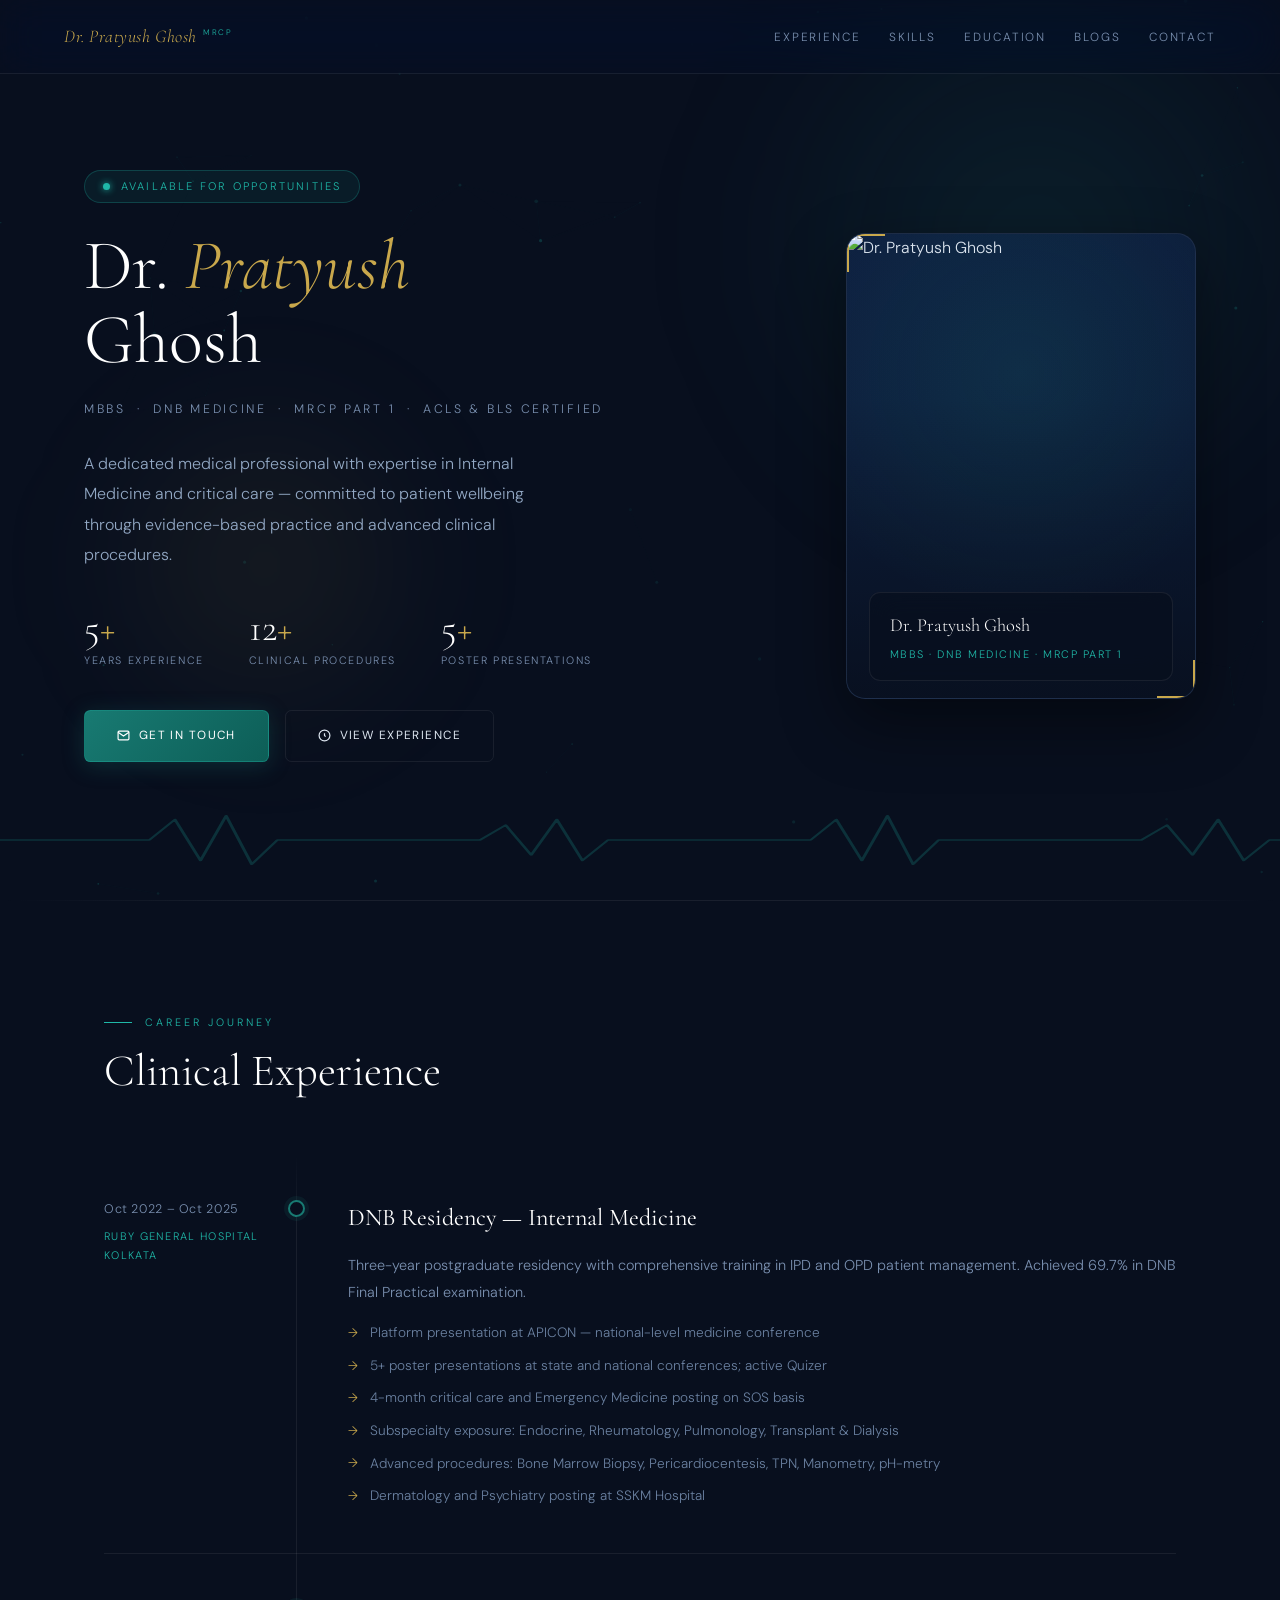
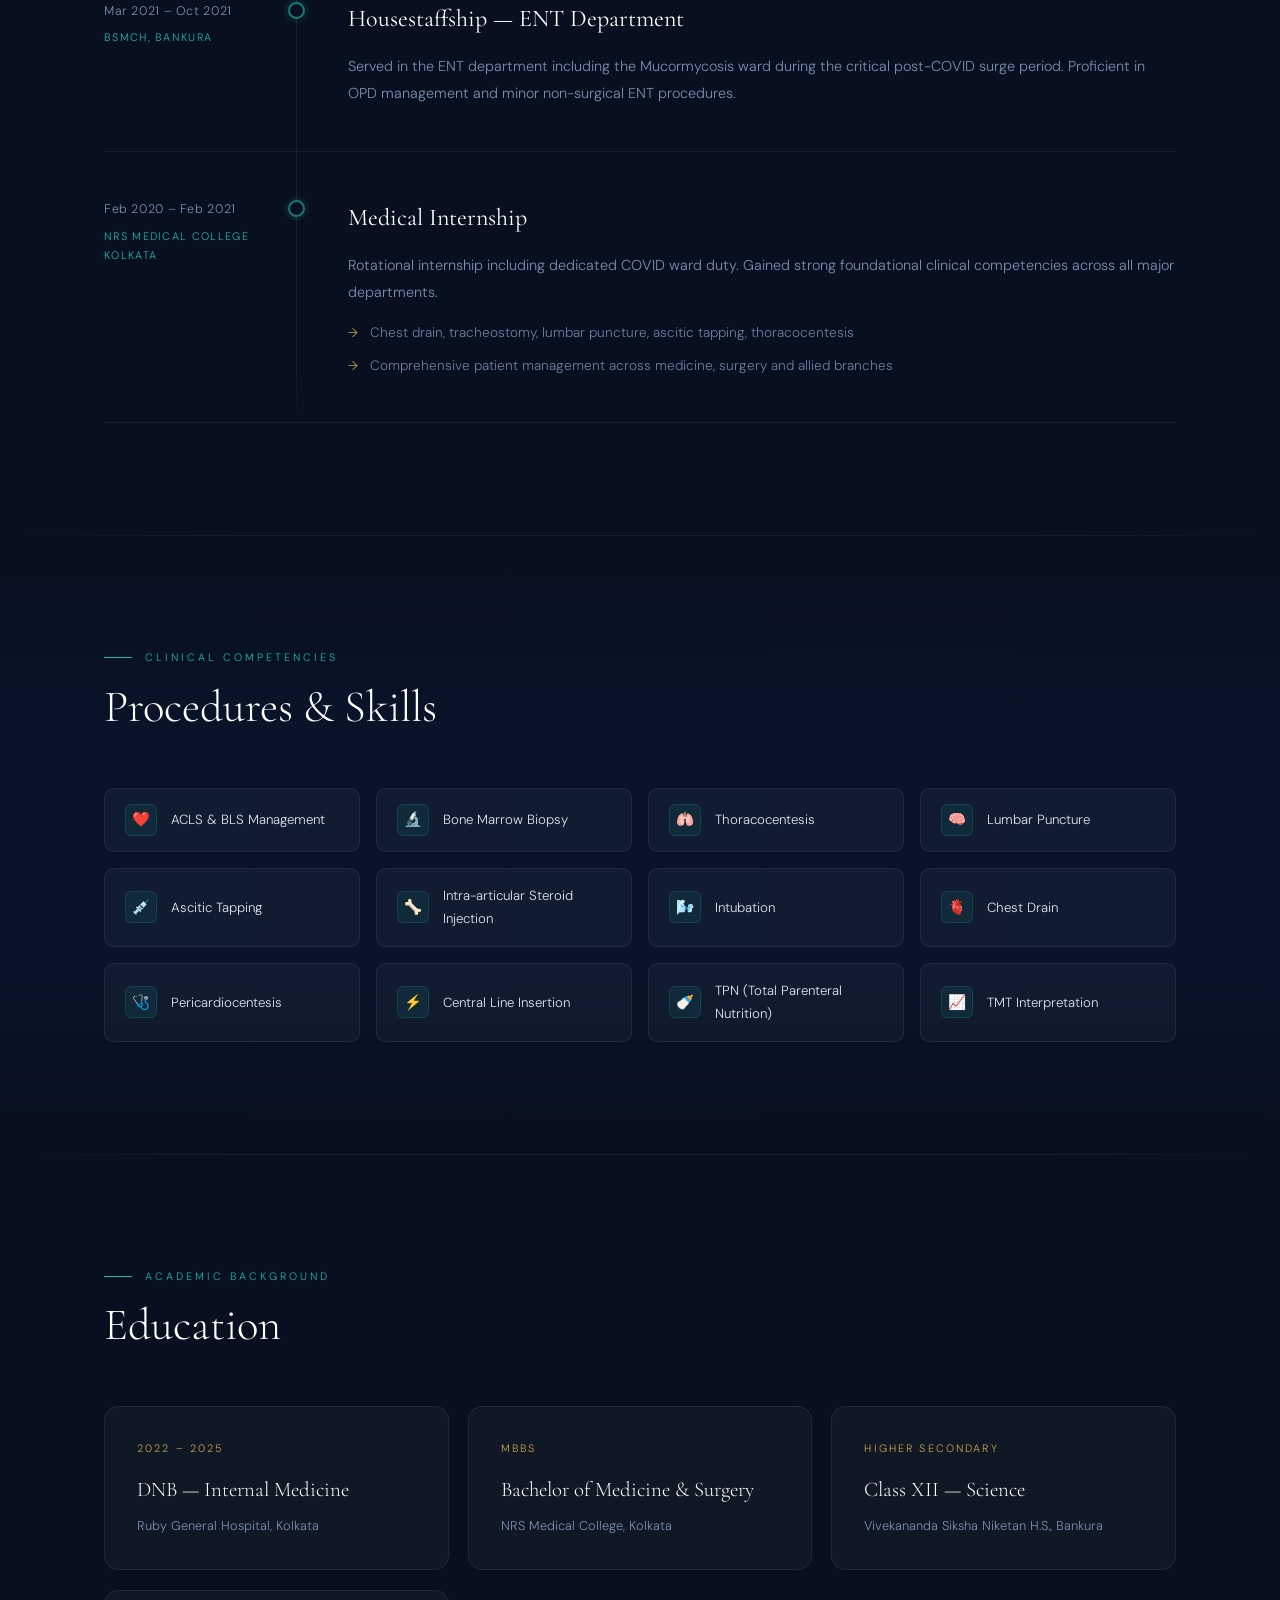
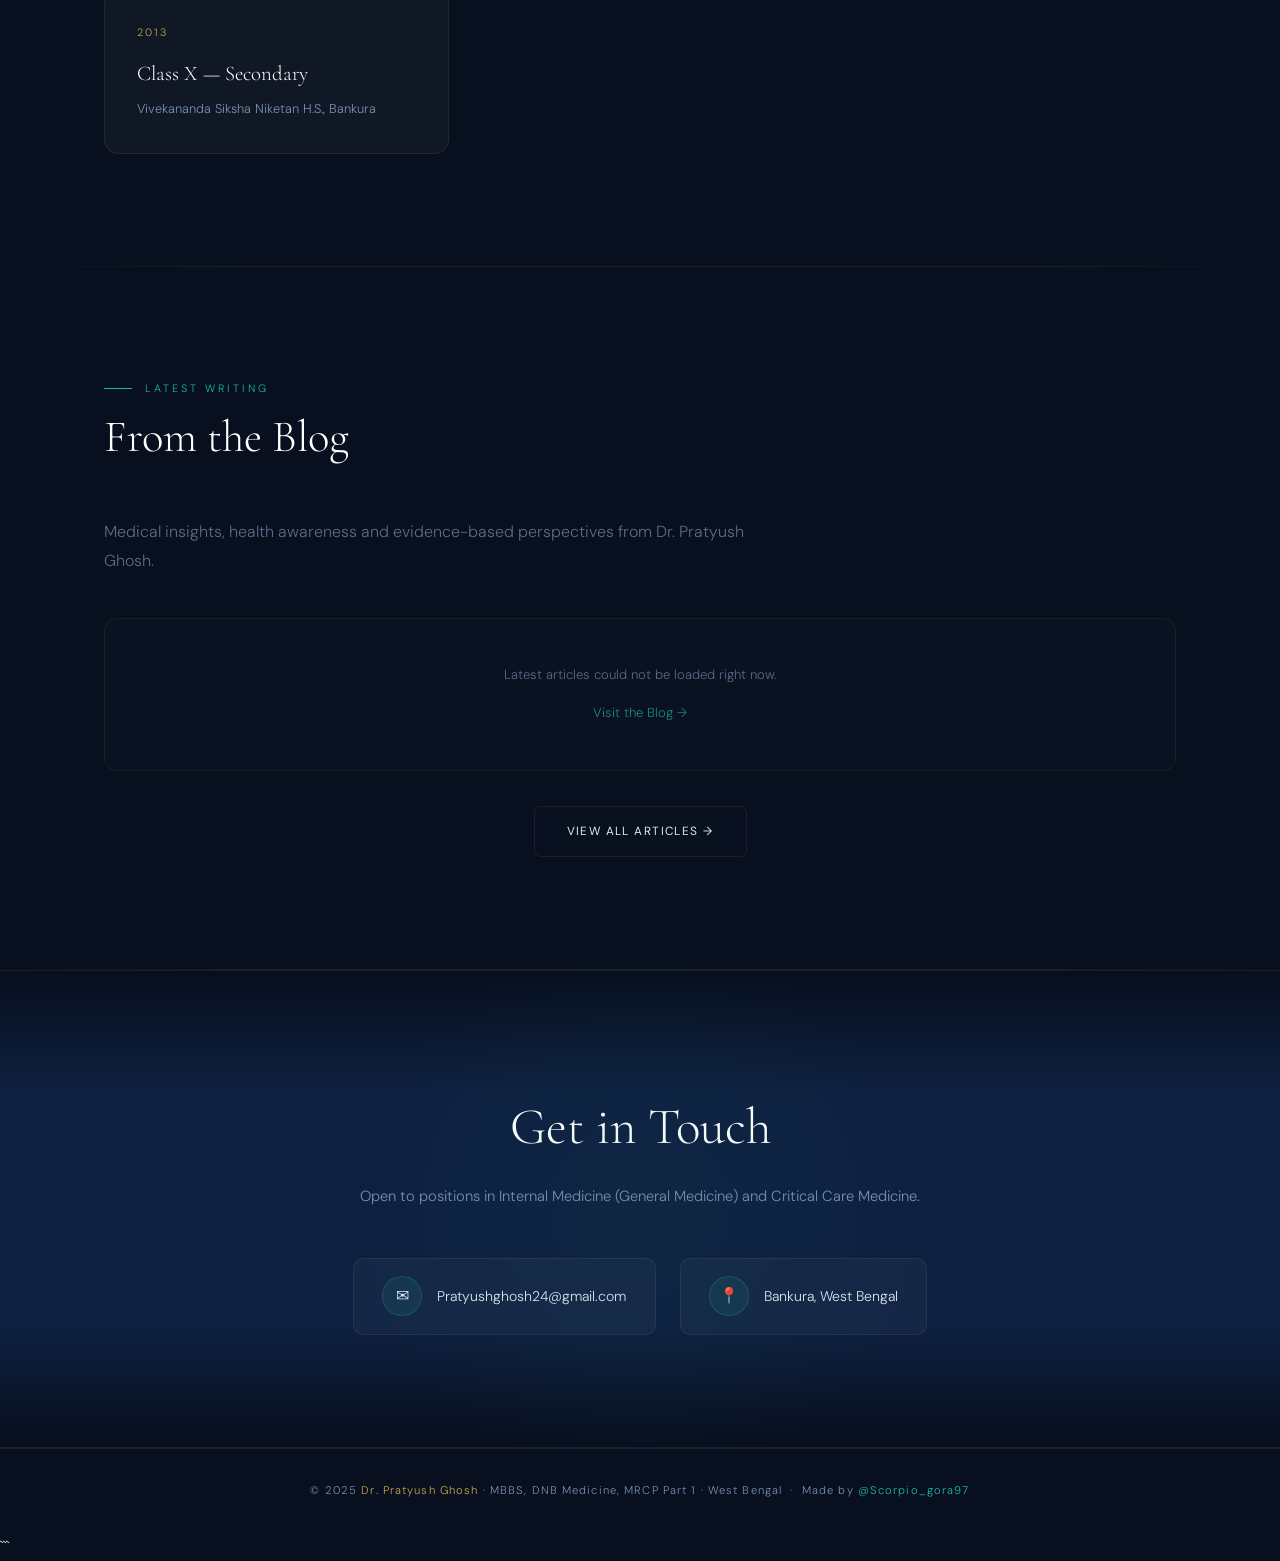
==== commit ecc4ac2d: "Remove markdown code block from index.html" ====
--- a/index.html
+++ b/index.html
@@ -1,4 +1,4 @@
-```html
+
 <!DOCTYPE html>
 <html lang="en">
 
--- a/styles.css
+++ b/styles.css
@@ -1322,3 +1322,1250 @@
   }
 }
 
+
+
+/* ════════════════════════════════════════
+   PORTFOLIO LAYOUT OVERRIDES
+════════════════════════════════════════ */
+/* =====================================================
+       GLOBAL RESPONSIVE FIXES
+       ===================================================== */
+
+    *,
+    *::before,
+    *::after {
+      box-sizing: border-box;
+    }
+
+
+    html {
+      scroll-behavior: smooth;
+      overflow-x: hidden;
+    }
+
+
+    body {
+      margin: 0;
+      width: 100%;
+      overflow-x: hidden;
+    }
+
+
+    img {
+      max-width: 100%;
+      height: auto;
+      display: block;
+    }
+
+
+    a {
+      -webkit-tap-highlight-color: transparent;
+    }
+
+
+    /* =====================================================
+       NAVIGATION
+       ===================================================== */
+
+    #main-nav {
+      width: 100%;
+      max-width: 100%;
+    }
+
+
+    .nav-logo {
+      white-space: nowrap;
+    }
+
+
+    .nav-links {
+      display: flex;
+      align-items: center;
+      gap: 28px;
+      margin: 0;
+      padding: 0;
+      list-style: none;
+    }
+
+
+    .nav-links li {
+      margin: 0;
+      padding: 0;
+    }
+
+
+    .nav-links a {
+      text-decoration: none;
+      white-space: nowrap;
+    }
+
+
+    /* =====================================================
+       MAIN CONTENT
+       ===================================================== */
+
+    .hero,
+    .section-wrap,
+    .skills-bg,
+    .contact-section,
+    footer {
+      width: 100%;
+      max-width: 100%;
+    }
+
+
+    .hero-inner {
+      width: min(1200px, calc(100% - 40px));
+      margin: 0 auto;
+    }
+
+
+    .section-wrap {
+      width: min(1200px, calc(100% - 40px));
+      margin-left: auto;
+      margin-right: auto;
+    }
+
+
+    .skills-grid,
+    .edu-grid,
+    .timeline {
+      width: 100%;
+    }
+
+
+    /* =====================================================
+       BLOG SECTION
+       ===================================================== */
+
+    .blogs-section {
+      position: relative;
+    }
+
+
+    .blogs-intro {
+      max-width: 680px;
+      margin: 18px 0 42px;
+      font-size: 16px;
+      line-height: 1.8;
+      opacity: 0.72;
+    }
+
+
+    .blogs-grid {
+      display: grid;
+      grid-template-columns: repeat(3, minmax(0, 1fr));
+      gap: 24px;
+    }
+
+
+    .blog-card {
+      position: relative;
+      padding: 30px;
+      border: 1px solid rgba(255,255,255,0.08);
+      border-radius: 4px;
+      background: rgba(255,255,255,0.025);
+
+      transition:
+        transform 0.3s ease,
+        border-color 0.3s ease,
+        background 0.3s ease;
+    }
+
+
+    .blog-card:hover {
+      transform: translateY(-6px);
+      border-color: rgba(31,184,168,0.5);
+      background: rgba(31,184,168,0.04);
+    }
+
+
+    .blog-card-category {
+      margin-bottom: 10px;
+
+      font-size: 10px;
+      letter-spacing: 2px;
+      text-transform: uppercase;
+
+      color: #1fb8a8;
+    }
+
+
+    .blog-card-date {
+      margin-bottom: 20px;
+
+      font-size: 11px;
+      line-height: 1.5;
+
+      opacity: 0.55;
+    }
+
+
+    .blog-card h3 {
+      margin: 0 0 15px;
+
+      font-family: "Cormorant Garamond", serif;
+      font-size: 29px;
+      line-height: 1.15;
+      font-weight: 500;
+    }
+
+
+    .blog-card p {
+      margin: 0 0 25px;
+
+      font-size: 14px;
+      line-height: 1.75;
+
+      opacity: 0.72;
+    }
+
+
+    .blog-read-more {
+      display: inline-block;
+
+      color: #1fb8a8;
+      text-decoration: none;
+
+      font-size: 12px;
+      letter-spacing: 0.5px;
+
+      transition:
+        opacity 0.2s ease,
+        transform 0.2s ease;
+    }
+
+
+    .blog-read-more:hover {
+      opacity: 0.7;
+      transform: translateX(3px);
+    }
+
+
+    .blogs-footer {
+      margin-top: 35px;
+    }
+
+
+    .blogs-loading,
+    .blogs-error {
+      grid-column: 1 / -1;
+
+      padding: 45px 25px;
+
+      text-align: center;
+
+      border: 1px solid rgba(255,255,255,0.07);
+    }
+
+
+    .blogs-loading {
+      opacity: 0.65;
+    }
+
+
+    .blogs-error {
+      opacity: 0.7;
+    }
+
+
+    .blogs-error p {
+      margin: 0 0 15px;
+    }
+
+
+    .blogs-error a {
+      color: #1fb8a8;
+      text-decoration: none;
+    }
+
+
+    /* =====================================================
+       TABLET
+       ===================================================== */
+
+    @media (max-width: 900px) {
+
+      #main-nav {
+        padding-left: 20px;
+        padding-right: 20px;
+      }
+
+
+      .nav-logo {
+        font-size: 18px;
+      }
+
+
+      .nav-links {
+        gap: 18px;
+      }
+
+
+      .nav-links a {
+        font-size: 13px;
+      }
+
+
+      .hero-inner {
+        grid-template-columns: 1fr;
+        gap: 50px;
+
+        padding-top: 70px;
+        padding-bottom: 70px;
+      }
+
+
+      .hero-photo-wrap {
+        order: -1;
+
+        display: flex;
+        justify-content: center;
+      }
+
+
+      .photo-card {
+        width: min(420px, 90vw);
+      }
+
+
+      .skills-grid {
+        grid-template-columns: repeat(2, 1fr);
+      }
+
+
+      .edu-grid {
+        grid-template-columns: repeat(2, 1fr);
+      }
+
+
+      .blogs-grid {
+        grid-template-columns: repeat(2, minmax(0, 1fr));
+      }
+
+    }
+
+
+    /* =====================================================
+       MOBILE
+       ===================================================== */
+
+    @media (max-width: 700px) {
+
+      /* -----------------------------
+         Navigation
+         ----------------------------- */
+
+      #main-nav {
+        min-height: 70px;
+        padding: 15px 18px;
+      }
+
+
+      .nav-logo {
+        font-size: 17px;
+      }
+
+
+      .nav-links {
+        position: absolute;
+
+        top: 70px;
+        left: 0;
+
+        width: 100%;
+
+        display: none;
+
+        flex-direction: column;
+        align-items: stretch;
+
+        gap: 0;
+
+        padding: 10px 20px 20px;
+
+        z-index: 9999;
+      }
+
+
+      .nav-links.active,
+      .nav-links.open {
+        display: flex;
+      }
+
+
+      .nav-links li {
+        width: 100%;
+      }
+
+
+      .nav-links a {
+        display: block;
+
+        width: 100%;
+
+        padding: 13px 5px;
+      }
+
+
+      .hamburger {
+        display: flex;
+        cursor: pointer;
+      }
+
+
+      /* -----------------------------
+         Hero
+         ----------------------------- */
+
+      .hero-inner {
+        width: calc(100% - 32px);
+
+        padding-top: 55px;
+        padding-bottom: 55px;
+
+        gap: 40px;
+      }
+
+
+      .hero h1 {
+        font-size: clamp(48px, 14vw, 72px);
+        line-height: 0.95;
+      }
+
+
+      .hero-bio {
+        font-size: 15px;
+        line-height: 1.7;
+      }
+
+
+      .hero-credentials {
+        font-size: 12px;
+        line-height: 1.8;
+      }
+
+
+      .hero-cta {
+        display: flex;
+        flex-direction: column;
+
+        width: 100%;
+
+        gap: 12px;
+      }
+
+
+      .hero-cta .btn {
+        width: 100%;
+        justify-content: center;
+      }
+
+
+      .hero-stats {
+        display: grid;
+
+        grid-template-columns: repeat(3, 1fr);
+
+        gap: 10px;
+      }
+
+
+      .stat {
+        text-align: center;
+      }
+
+
+      .stat-num {
+        font-size: 30px;
+      }
+
+
+      .stat-label {
+        font-size: 10px;
+        line-height: 1.4;
+      }
+
+
+      /* -----------------------------
+         Photo
+         ----------------------------- */
+
+      .hero-photo-wrap {
+        width: 100%;
+      }
+
+
+      .photo-card {
+        width: min(360px, 90vw);
+        margin: 0 auto;
+      }
+
+
+      /* -----------------------------
+         Sections
+         ----------------------------- */
+
+      .section-wrap {
+        width: calc(100% - 32px);
+
+        padding-top: 60px;
+        padding-bottom: 60px;
+      }
+
+
+      .section-title {
+        font-size: clamp(36px, 10vw, 52px);
+      }
+
+
+      .section-eyebrow {
+        font-size: 11px;
+      }
+
+
+      /* -----------------------------
+         Timeline
+         ----------------------------- */
+
+      .timeline {
+        width: 100%;
+      }
+
+
+      .timeline-item {
+        grid-template-columns: 1fr;
+        gap: 15px;
+      }
+
+
+      .timeline-meta {
+        padding-bottom: 5px;
+      }
+
+
+      .timeline-content {
+        width: 100%;
+      }
+
+
+      /* -----------------------------
+         Skills
+         ----------------------------- */
+
+      .skills-grid {
+        grid-template-columns: 1fr;
+        gap: 10px;
+      }
+
+
+      .skill-chip {
+        width: 100%;
+      }
+
+
+      /* -----------------------------
+         Education
+         ----------------------------- */
+
+      .edu-grid {
+        grid-template-columns: 1fr;
+        gap: 15px;
+      }
+
+
+      .edu-card {
+        width: 100%;
+      }
+
+
+      /* -----------------------------
+         BLOGS
+         ----------------------------- */
+
+      .blogs-intro {
+        margin-bottom: 30px;
+        font-size: 14px;
+        line-height: 1.7;
+      }
+
+
+      .blogs-grid {
+        grid-template-columns: 1fr;
+        gap: 16px;
+      }
+
+
+      .blog-card {
+        padding: 25px;
+      }
+
+
+      .blog-card h3 {
+        font-size: 26px;
+      }
+
+
+      .blog-card p {
+        font-size: 13px;
+      }
+
+
+      .blogs-footer {
+        margin-top: 25px;
+      }
+
+
+      /* -----------------------------
+         Contact
+         ----------------------------- */
+
+      .contact-section {
+        padding-left: 20px;
+        padding-right: 20px;
+      }
+
+
+      .contact-section h2 {
+        font-size: clamp(38px, 10vw, 55px);
+      }
+
+
+      .contact-items {
+        width: 100%;
+      }
+
+
+      .contact-item {
+        width: 100%;
+        word-break: break-word;
+      }
+
+
+      /* -----------------------------
+         Footer
+         ----------------------------- */
+
+      footer {
+        padding: 25px 18px;
+
+        text-align: center;
+
+        line-height: 1.7;
+
+        font-size: 11px;
+      }
+
+    }
+
+
+    /* =====================================================
+       SMALL PHONES
+       ===================================================== */
+
+    @media (max-width: 420px) {
+
+      #main-nav {
+        padding-left: 14px;
+        padding-right: 14px;
+      }
+
+
+      .nav-logo {
+        font-size: 15px;
+      }
+
+
+      .hero-inner,
+      .section-wrap {
+        width: calc(100% - 24px);
+      }
+
+
+      .hero-stats {
+        gap: 5px;
+      }
+
+
+      .stat-num {
+        font-size: 25px;
+      }
+
+
+      .stat-label {
+        font-size: 9px;
+      }
+
+
+      .photo-card {
+        width: 94vw;
+      }
+
+
+      .section-wrap {
+        padding-top: 50px;
+        padding-bottom: 50px;
+      }
+
+
+      .blog-card {
+        padding: 22px;
+      }
+
+
+      .blog-card h3 {
+        font-size: 24px;
+      }
+
+    }
+/* =========================================================
+   MOBILE LAYOUT FIX
+   Dr. Pratyush Ghosh Portfolio
+   ========================================================= */
+
+@media (max-width: 700px) {
+
+  /* -------------------------------------------------------
+     HEADER / NAVIGATION
+     ------------------------------------------------------- */
+
+  #main-nav,
+  .navbar,
+  header {
+    position: relative;
+    z-index: 1000;
+  }
+
+  /* Keep logo completely above the mobile menu */
+  .nav-brand,
+  .logo,
+  .brand {
+    position: relative;
+    z-index: 1100;
+  }
+
+  /* Mobile navigation panel */
+  #nav-links,
+  .nav-links {
+    position: absolute;
+    top: 100%;
+    left: 0;
+    right: 0;
+
+    width: 100%;
+
+    display: none;
+
+    flex-direction: column;
+
+    padding: 18px 0 24px;
+
+    margin: 0;
+
+    background: rgba(5, 17, 35, 0.98);
+
+    border-top: 1px solid rgba(255,255,255,0.08);
+
+    box-shadow:
+      0 18px 40px rgba(0,0,0,0.35);
+
+    z-index: 1050;
+  }
+
+  #nav-links.open,
+  #nav-links.active,
+  .nav-links.open,
+  .nav-links.active {
+    display: flex;
+  }
+
+  /* Individual mobile links */
+  #nav-links a,
+  .nav-links a {
+    display: block;
+
+    width: 100%;
+
+    padding: 15px 28px;
+
+    margin: 0;
+
+    text-align: left;
+
+    font-size: 13px;
+
+    letter-spacing: 2px;
+
+    line-height: 1.4;
+
+    white-space: nowrap;
+  }
+
+  /* Remove desktop spacing */
+  .nav-links li {
+    width: 100%;
+    margin: 0;
+    padding: 0;
+  }
+
+
+  /* -------------------------------------------------------
+     HAMBURGER
+     ------------------------------------------------------- */
+
+  #hamburger,
+  .hamburger {
+    position: relative;
+
+    z-index: 1200;
+
+    display: flex;
+
+    flex-direction: column;
+
+    justify-content: center;
+
+    gap: 5px;
+
+    width: 42px;
+    height: 42px;
+
+    padding: 8px;
+
+    cursor: pointer;
+  }
+
+
+  /* -------------------------------------------------------
+     HERO SECTION
+     ------------------------------------------------------- */
+
+  .hero,
+  #hero {
+    min-height: auto;
+
+    padding-top: 70px;
+    padding-bottom: 70px;
+  }
+
+
+  /*
+     IMPORTANT:
+     On mobile the photo card should NOT sit beside
+     the text. Stack everything vertically.
+  */
+
+  .hero-grid,
+  .hero-inner,
+  .hero-content-wrapper {
+    display: flex;
+
+    flex-direction: column;
+
+    align-items: center;
+
+    width: 100%;
+  }
+
+
+  /* -------------------------------------------------------
+     PHOTO CARD
+     ------------------------------------------------------- */
+
+  #photo3d,
+  .photo-card,
+  .hero-photo,
+  .hero-image,
+  .profile-card {
+
+    position: relative;
+
+    order: -1;
+
+    width: min(78vw, 390px);
+
+    max-width: 390px;
+
+    height: auto;
+
+    min-height: 390px;
+
+    margin: 10px auto 55px;
+
+    left: auto;
+    right: auto;
+    top: auto;
+    bottom: auto;
+
+    transform: none;
+  }
+
+
+  /*
+     Make sure the photo itself doesn't escape
+     the card on small screens.
+  */
+
+  #photo3d img,
+  .photo-card img,
+  .hero-photo img,
+  .hero-image img,
+  .profile-card img {
+
+    width: 100%;
+
+    height: auto;
+
+    max-width: 100%;
+
+    object-fit: cover;
+
+    display: block;
+  }
+
+
+  /* -------------------------------------------------------
+     HERO TEXT
+     ------------------------------------------------------- */
+
+  .hero-text,
+  .hero-content {
+
+    width: 100%;
+
+    max-width: 100%;
+
+    text-align: center;
+
+    padding-left: 22px;
+    padding-right: 22px;
+  }
+
+
+  /*
+     Available-for-opportunities badge
+  */
+
+  .availability,
+  .available-badge,
+  .hero-badge {
+
+    max-width: calc(100% - 40px);
+
+    margin-left: auto;
+    margin-right: auto;
+
+    text-align: center;
+
+    white-space: normal;
+  }
+
+
+  /* -------------------------------------------------------
+     HERO NAME
+     ------------------------------------------------------- */
+
+  .hero h1,
+  #hero h1 {
+
+    width: 100%;
+
+    max-width: 100%;
+
+    font-size: clamp(
+      48px,
+      14vw,
+      72px
+    );
+
+    line-height: 0.98;
+
+    text-align: center;
+
+    word-break: normal;
+
+    margin-left: auto;
+    margin-right: auto;
+  }
+
+
+  /* -------------------------------------------------------
+     HERO SUBTITLE
+     ------------------------------------------------------- */
+
+  .hero-subtitle,
+  .hero .subtitle {
+
+    width: 100%;
+
+    padding: 0 15px;
+
+    text-align: center;
+
+    line-height: 1.8;
+  }
+
+
+  /* -------------------------------------------------------
+     HERO DESCRIPTION
+     ------------------------------------------------------- */
+
+  .hero-description,
+  .hero p {
+
+    max-width: 520px;
+
+    margin-left: auto;
+    margin-right: auto;
+
+    text-align: center;
+
+    line-height: 1.8;
+  }
+
+
+  /* -------------------------------------------------------
+     HERO STATS
+     ------------------------------------------------------- */
+
+  .hero-stats {
+
+    display: grid;
+
+    grid-template-columns:
+      repeat(3, 1fr);
+
+    width: 100%;
+
+    max-width: 500px;
+
+    margin: 35px auto 0;
+
+    gap: 10px;
+
+    text-align: center;
+  }
+
+
+  .hero-stat {
+
+    min-width: 0;
+  }
+
+
+  /* -------------------------------------------------------
+     HERO BUTTONS
+     ------------------------------------------------------- */
+
+  .hero-actions,
+  .hero-buttons {
+
+    display: flex;
+
+    flex-direction: column;
+
+    align-items: center;
+
+    width: 100%;
+
+    gap: 12px;
+
+    margin-top: 30px;
+  }
+
+
+  .hero-actions a,
+  .hero-buttons a {
+
+    width: min(
+      100%,
+      320px
+    );
+
+    text-align: center;
+  }
+
+
+  /* -------------------------------------------------------
+     SECTION HEADINGS
+     ------------------------------------------------------- */
+
+  section {
+
+    overflow: hidden;
+  }
+
+
+  .section-inner,
+  .container {
+
+    width: 100%;
+
+    max-width: 100%;
+
+    padding-left: 22px;
+    padding-right: 22px;
+  }
+
+
+  .section-heading,
+  section h2 {
+
+    max-width: 100%;
+
+    font-size: clamp(
+      38px,
+      10vw,
+      52px
+    );
+
+    line-height: 1.05;
+  }
+
+
+  /* -------------------------------------------------------
+     TIMELINE / EXPERIENCE
+     ------------------------------------------------------- */
+
+  .timeline {
+
+    width: 100%;
+  }
+
+
+  .timeline-item {
+
+    width: 100%;
+
+    opacity: 0;
+
+    transform: translateY(25px);
+  }
+
+
+  .timeline-item.visible {
+
+    opacity: 1;
+
+    transform: translateY(0);
+  }
+
+
+  /* -------------------------------------------------------
+     SKILLS
+     ------------------------------------------------------- */
+
+  .skills-grid {
+
+    width: 100%;
+
+    grid-template-columns:
+      repeat(1, minmax(0, 1fr));
+
+    gap: 12px;
+  }
+
+
+  .skill-chip {
+
+    width: 100%;
+
+    box-sizing: border-box;
+  }
+
+
+  /* -------------------------------------------------------
+     EDUCATION
+     ------------------------------------------------------- */
+
+  .education-grid,
+  .edu-grid {
+
+    width: 100%;
+
+    grid-template-columns:
+      1fr;
+
+    gap: 18px;
+  }
+
+
+  .edu-card {
+
+    width: 100%;
+
+    box-sizing: border-box;
+  }
+
+
+  /* -------------------------------------------------------
+     BLOG
+     ------------------------------------------------------- */
+
+  #blogs-grid {
+
+    grid-template-columns:
+      1fr;
+
+    width: 100%;
+
+    gap: 18px;
+  }
+
+
+  .blog-card {
+
+    width: 100%;
+
+    box-sizing: border-box;
+  }
+
+}
+
+
+/* =========================================================
+   VERY SMALL PHONES
+   ========================================================= */
+
+@media (max-width: 400px) {
+
+  #photo3d,
+  .photo-card,
+  .hero-photo,
+  .hero-image,
+  .profile-card {
+
+    width: 82vw;
+
+    min-height: 330px;
+
+    margin-bottom: 45px;
+  }
+
+
+  .hero h1,
+  #hero h1 {
+
+    font-size: 48px;
+  }
+
+
+  .hero-stats {
+
+    gap: 4px;
+  }
+
+
+  .hero-stat {
+
+    font-size: 11px;
+  }
+
+
+  #nav-links a,
+  .nav-links a {
+
+    padding-left: 22px;
+  }
+
+}
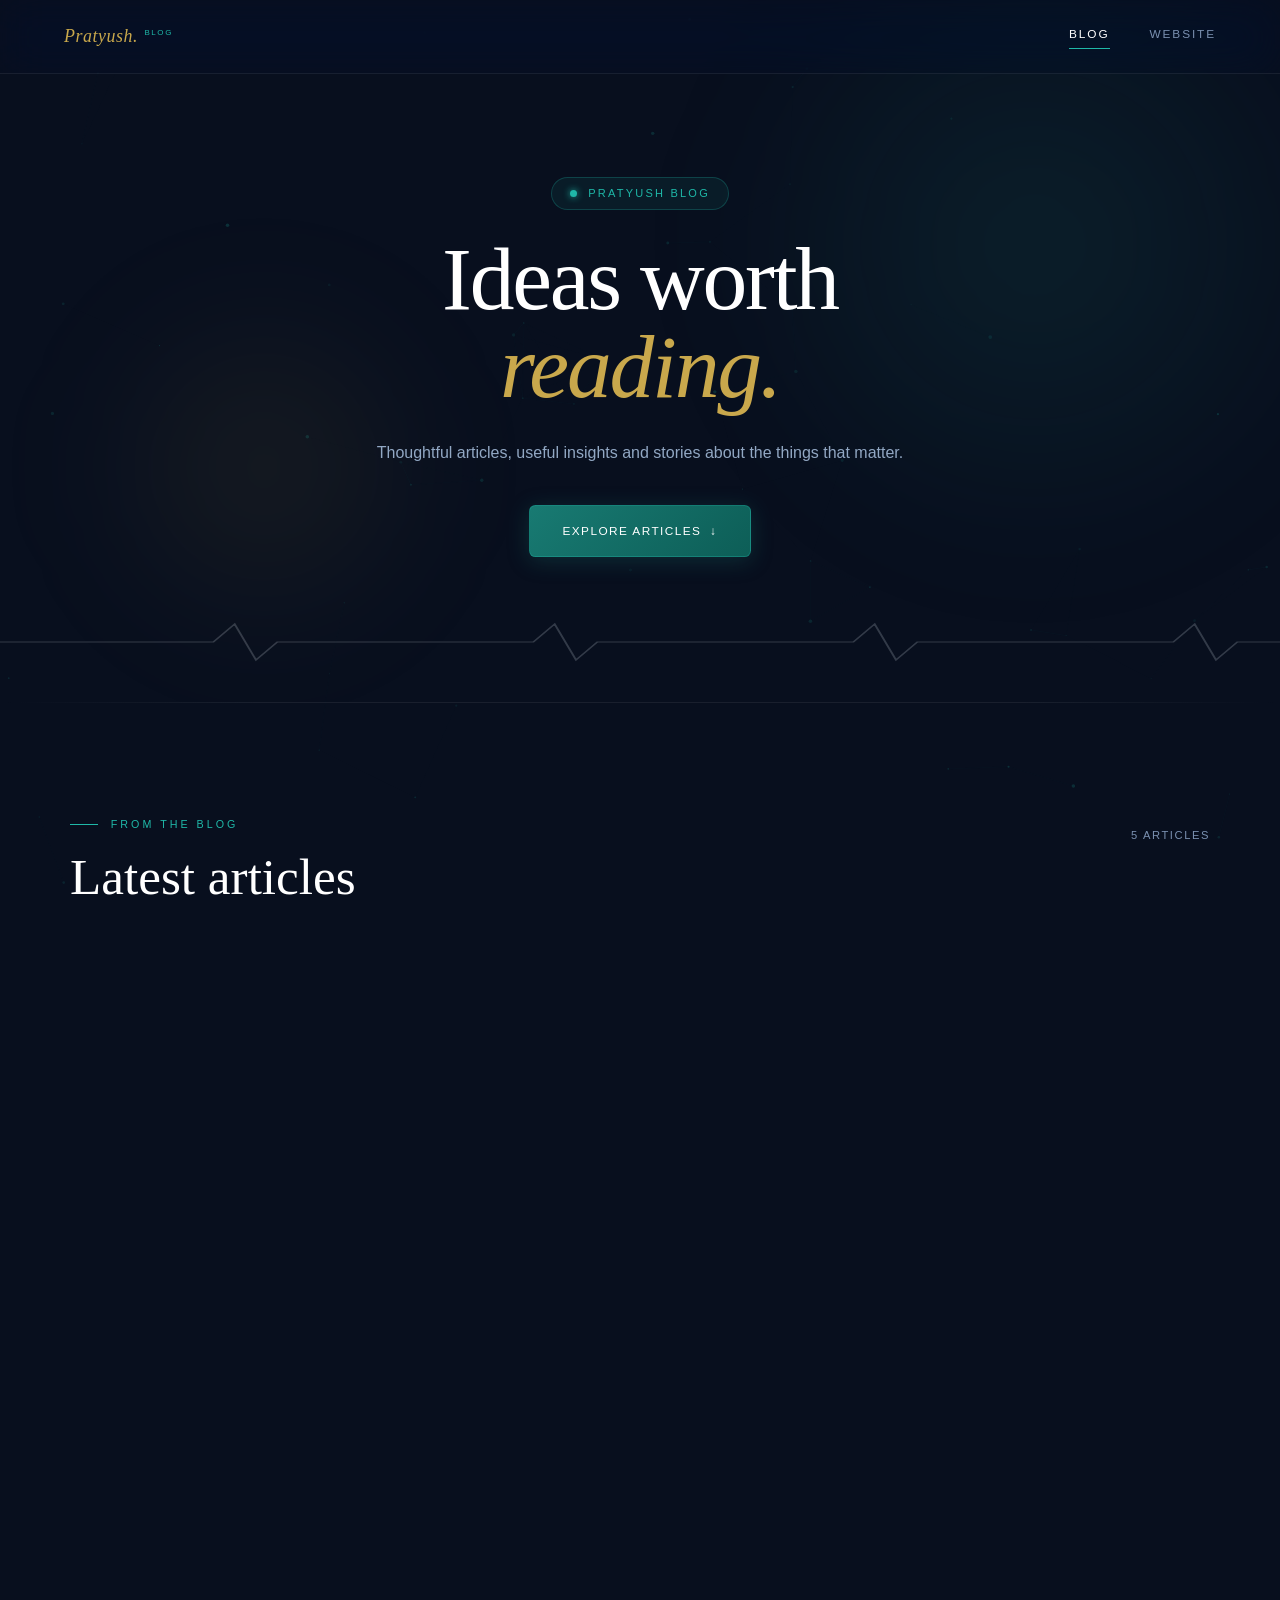
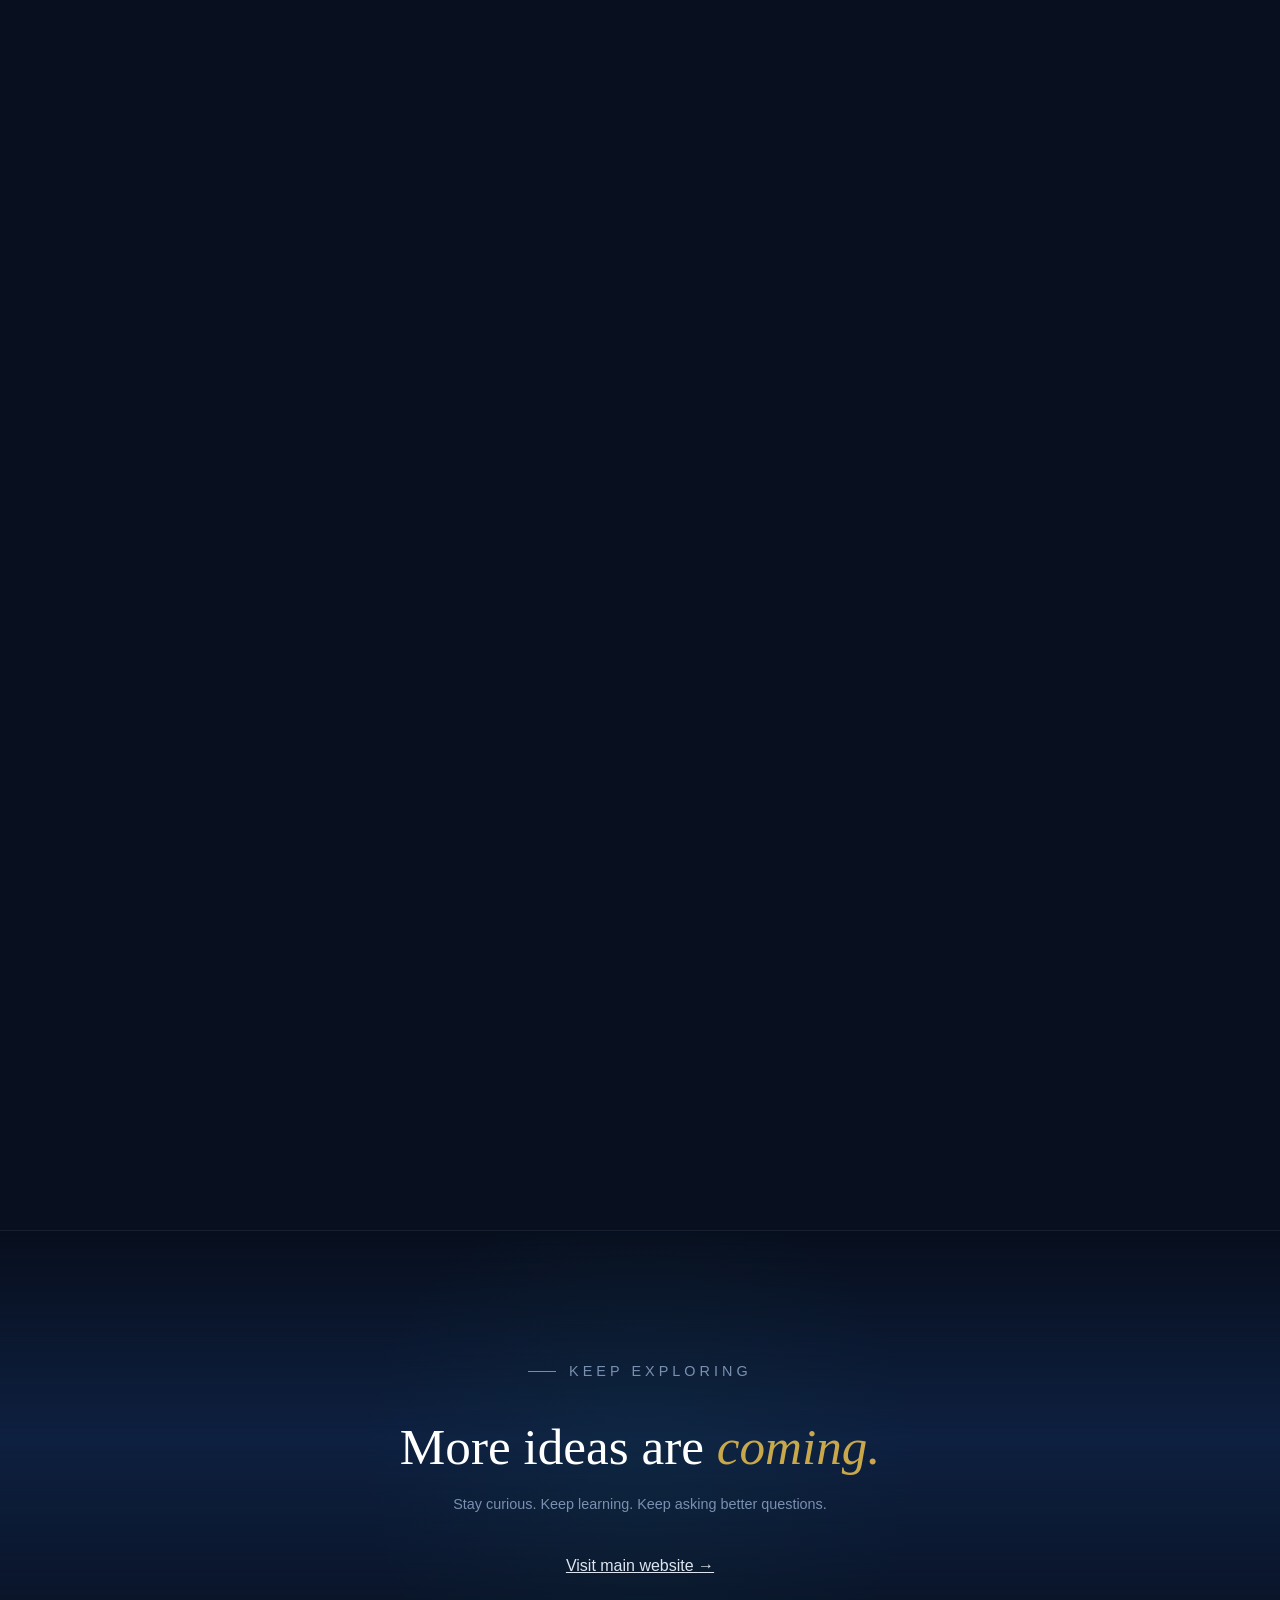
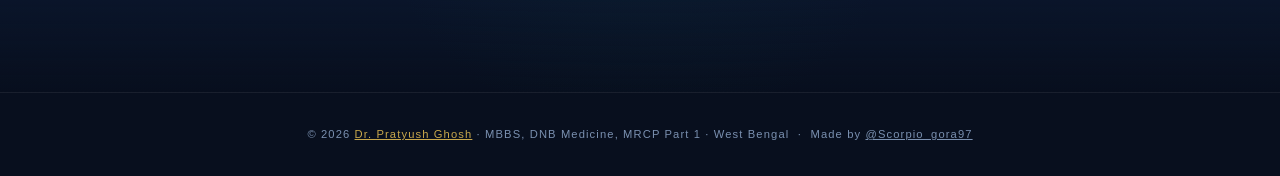
==== commit 25118fff: "Add class to body for blog home styling" ====
--- a/index.html
+++ b/index.html
@@ -1,959 +1,94 @@
-
 <!DOCTYPE html>
 <html lang="en">
+<head>
+<meta charset="UTF-8">
+<meta name="viewport" content="width=device-width, initial-scale=1.0">
+<meta name="description" content="Pratyush Blog — thoughtful articles, health insights and stories.">
+<title>Blog | Pratyush</title>
 
-<head>
+  <link rel="stylesheet" href="styles.css">
+  <script src="main.js" defer></script>
+</head>
+<body class="blog-home">
+<canvas id="bg-canvas"></canvas><div id="progress-bar"></div>
 
-  <meta charset="UTF-8">
+<nav id="main-nav">
+<a class="nav-logo" href="index.html" aria-label="Pratyush Blog home">Pratyush.<sup>BLOG</sup></a>
+<button class="hamburger" id="hamburger" aria-label="Open navigation" aria-expanded="false" type="button"><span></span><span></span><span></span></button>
+<div class="nav-links" id="nav-links"><a href="index.html" class="active">Blog</a><a href="https://drpratyushghosh.netlify.app/" target="_blank" rel="noopener noreferrer">Website</a></div>
+</nav>
 
-  <meta
-    name="viewport"
-    content="width=device-width, initial-scale=1.0"
-  >
+<main>
+<section class="blog-hero">
+<div class="blob blob-1"></div><div class="blob blob-2"></div>
+<div class="blog-hero-inner">
+<div class="hero-tag"><span class="blink-dot"></span>PRATYUSH BLOG</div>
+<h1>Ideas worth<br><em>reading.</em></h1>
+<p class="hero-bio">Thoughtful articles, useful insights and stories about the things that matter.</p>
+<a href="#latest" class="btn btn-primary">Explore articles <span>↓</span></a>
+</div>
+<div class="ecg-wrap"><svg viewBox="0 0 1200 56" preserveAspectRatio="none" aria-hidden="true"><polyline points="0,28 80,28 100,28 110,10 120,46 130,28 230,28 250,28 260,10 270,46 280,28 380,28 400,28 410,10 420,46 430,28 530,28 550,28 560,10 570,46 580,28 680,28 700,28 710,10 720,46 730,28 830,28 850,28 860,10 870,46 880,28 980,28 1000,28 1010,10 1020,46 1030,28 1130,28 1150,28 1160,10 1170,46 1180,28 1200,28" fill="none" stroke="currentColor" stroke-width="1"/></svg></div>
+</section>
 
-  <meta
-    name="description"
-    content="Dr. Pratyush Ghosh — MBBS, DNB Medicine, MRCP Part 1. Internal Medicine and Critical Care professional."
-  >
+<div class="divider"></div>
 
-  <title>
-    Dr. Pratyush Ghosh — MBBS, DNB Medicine, MRCP Part 1
-  </title>
+<section class="section-wrap" id="latest">
+<div class="articles-heading"><div><p class="section-eyebrow">FROM THE BLOG</p><h2 class="section-title">Latest articles</h2></div><p class="article-count"><span id="article-count">5</span> articles</p></div>
 
+<div class="blog-grid">
 
-  <!-- =====================================================
-       GOOGLE FONTS
-       ===================================================== -->
+<article class="blog-card reveal" data-category="Metabolic Health">
+<a class="blog-cover" href="Diabetes_Awareness_Know_Your_Sugar_Protect_Your_Future.html" aria-label="Read Diabetes Awareness article"><span class="cover-mark">D</span><span class="cover-number">05</span><span class="category">Metabolic Health</span></a>
+<div class="blog-card-body"><div class="blog-meta"><span>2026</span><span class="meta-dot">•</span><span>7 min read</span></div>
+<h3><a href="Diabetes_Awareness_Know_Your_Sugar_Protect_Your_Future.html">Diabetes Awareness: Know Your Sugar, Protect Your Future</a></h3>
+<p>Understanding diabetes, warning signs, screening, prevention and what to do when blood glucose becomes dangerously low.</p>
+<a class="read-link" href="Diabetes_Awareness_Know_Your_Sugar_Protect_Your_Future.html">Read article <span>→</span></a></div>
+</article>
 
-  <link
-    href="https://fonts.googleapis.com/css2?family=Cormorant+Garamond:ital,wght@0,300;0,400;0,600;1,300;1,400&family=DM+Sans:wght@300;400;500&display=swap"
-    rel="stylesheet"
-  >
+<article class="blog-card reveal" data-category="Cardiovascular Health">
+<a class="blog-cover" href="Hypertension_Awareness_Know_Your_Numbers_Protect_Your_Health.html" aria-label="Read Hypertension Awareness article"><span class="cover-mark">B</span><span class="cover-number">04</span><span class="category">Cardiovascular Health</span></a>
+<div class="blog-card-body"><div class="blog-meta"><span>2026</span><span class="meta-dot">•</span><span>6 min read</span></div>
+<h3><a href="Hypertension_Awareness_Know_Your_Numbers_Protect_Your_Health.html">Hypertension Awareness: Know Your Numbers, Protect Your Health</a></h3>
+<p>Why high blood pressure is often silent, how to monitor your numbers, and the everyday steps that can help protect your heart, brain and kidneys.</p>
+<a class="read-link" href="Hypertension_Awareness_Know_Your_Numbers_Protect_Your_Health.html">Read article <span>→</span></a></div>
+</article>
 
+<article class="blog-card reveal" data-category="Respiratory Health">
+<a class="blog-cover" href="Asthma_Awareness_Breathe_Better_Live_Better.html" aria-label="Read Asthma Awareness article"><span class="cover-mark">A</span><span class="cover-number">03</span><span class="category">Respiratory Health</span></a>
+<div class="blog-card-body"><div class="blog-meta"><span>2026</span><span class="meta-dot">•</span><span>6 min read</span></div>
+<h3><a href="Asthma_Awareness_Breathe_Better_Live_Better.html">Asthma Awareness: Breathe Better, Live Better</a></h3>
+<p>Understanding asthma, common triggers, inhalers, emergency warning signs and the importance of long-term asthma control.</p>
+<a class="read-link" href="Asthma_Awareness_Breathe_Better_Live_Better.html">Read article <span>→</span></a></div>
+</article>
 
-  <!-- =====================================================
-       MAIN STYLESHEET
-       ===================================================== -->
+<article class="blog-card reveal" data-category="Health & Awareness">
+<a class="blog-cover" href="National_Nutrition_Week.html" aria-label="Read National Nutrition Week article"><span class="cover-mark">N</span><span class="cover-number">02</span><span class="category">Health &amp; Awareness</span></a>
+<div class="blog-card-body"><div class="blog-meta"><span>2026</span><span class="meta-dot">•</span><span>5 min read</span></div>
+<h3><a href="National_Nutrition_Week.html">National Nutrition Week — Nutrition Is Not Just About Food, It Is About Health</a></h3>
+<p>A reminder that balanced nutrition is not simply about weight or appearance—it is a foundation for long-term health.</p>
+<a class="read-link" href="National_Nutrition_Week.html">Read article <span>→</span></a></div>
+</article>
 
-  <link
-    rel="stylesheet"
-    href="styles.css"
-  >
+<article class="blog-card reveal" data-category="Health & Awareness">
+<a class="blog-cover" href="Breaking_Down_the_Silence_Hepatitis_Week_2026.html" aria-label="Read Hepatitis Week article"><span class="cover-mark">H</span><span class="cover-number">01</span><span class="category">Health &amp; Awareness</span></a>
+<div class="blog-card-body"><div class="blog-meta"><span>2026</span><span class="meta-dot">•</span><span>5 min read</span></div>
+<h3><a href="Breaking_Down_the_Silence_Hepatitis_Week_2026.html">Breaking Down the Silence: 5 Critical Insights from Hepatitis Week 2026</a></h3>
+<p>Exploring why hepatitis remains a major global health concern and the key insights behind Hepatitis Week 2026.</p>
+<a class="read-link" href="Breaking_Down_the_Silence_Hepatitis_Week_2026.html">Read article <span>→</span></a></div>
+</article>
 
+</div>
+</section>
 
-  <!-- =====================================================
-       RESPONSIVE + BLOG STYLES
-       ===================================================== -->
-</head>
+<section class="blog-cta"><div class="cta-glow"></div><div class="cta-content">
+<p class="section-eyebrow centered">KEEP EXPLORING</p><h2>More ideas are <em>coming.</em></h2>
+<p>Stay curious. Keep learning. Keep asking better questions.</p>
+<a href="https://drpratyushghosh.netlify.app/" target="_blank" rel="noopener noreferrer">Visit main website <span>→</span></a>
+</div></section>
+</main>
 
+<footer>© 2026 <span class="gold"><a href="https://drpratyushghosh.netlify.app/" target="_blank" rel="noopener noreferrer">Dr. Pratyush Ghosh</a></span> · MBBS, DNB Medicine, MRCP Part 1 · West Bengal &nbsp;·&nbsp; Made by <a href="https://instagram.com/Scorpio_gora97" target="_blank" rel="noopener noreferrer" class="footer-insta">@Scorpio_gora97</a></footer>
 
-<body>
-
-
-  <!-- =====================================================
-       SCROLL PROGRESS BAR
-       ===================================================== -->
-
-  <div id="progress-bar"></div>
-
-
-  <!-- =====================================================
-       PARTICLE CANVAS
-       ===================================================== -->
-
-  <canvas id="bg-canvas"></canvas>
-
-
-  <!-- =====================================================
-       NAVIGATION
-       ===================================================== -->
-
-  <nav id="main-nav">
-
-    <div class="nav-logo">
-      Dr. Pratyush Ghosh<sup>MRCP</sup>
-    </div>
-
-
-    <ul
-      class="nav-links"
-      id="nav-links"
-    >
-
-      <li>
-        <a href="#experience">
-          Experience
-        </a>
-      </li>
-
-
-      <li>
-        <a href="#skills">
-          Skills
-        </a>
-      </li>
-
-
-      <li>
-        <a href="#education">
-          Education
-        </a>
-      </li>
-
-
-      <!-- BLOGS -->
-
-      <li>
-        <a
-          href="#blogs"
-        >
-          Blogs
-        </a>
-      </li>
-
-
-      <li>
-        <a href="#contact">
-          Contact
-        </a>
-      </li>
-
-    </ul>
-
-
-    <div
-      class="hamburger"
-      id="hamburger"
-      aria-label="Toggle menu"
-      aria-expanded="false"
-      role="button"
-      tabindex="0"
-    >
-
-      <span></span>
-      <span></span>
-      <span></span>
-
-    </div>
-
-  </nav>
-
-
-  <!-- =====================================================
-       HERO
-       ===================================================== -->
-
-  <div class="hero">
-
-    <div class="blob blob-1"></div>
-    <div class="blob blob-2"></div>
-
-
-    <div class="hero-inner">
-
-
-      <!-- LEFT -->
-
-      <div>
-
-        <div class="hero-tag">
-
-          <span class="blink-dot"></span>
-
-          Available for Opportunities
-
-        </div>
-
-
-        <h1>
-          Dr.
-          <em>Pratyush</em>
-          <br>
-          Ghosh
-        </h1>
-
-
-        <p class="hero-credentials">
-
-          MBBS &nbsp;·&nbsp;
-          DNB Medicine &nbsp;·&nbsp;
-          MRCP Part 1 &nbsp;·&nbsp;
-          ACLS &amp; BLS Certified
-
-        </p>
-
-
-        <p class="hero-bio">
-
-          A dedicated medical professional with expertise in Internal Medicine
-          and critical care — committed to patient wellbeing through
-          evidence-based practice and advanced clinical procedures.
-
-        </p>
-
-
-        <!-- STATS -->
-
-        <div class="hero-stats">
-
-
-          <div class="stat">
-
-            <div
-              class="stat-num"
-              id="sn1"
-            >
-              5<span class="suf">+</span>
-            </div>
-
-            <div class="stat-label">
-              Years Experience
-            </div>
-
-          </div>
-
-
-          <div class="stat">
-
-            <div
-              class="stat-num"
-              id="sn2"
-            >
-              12<span class="suf">+</span>
-            </div>
-
-            <div class="stat-label">
-              Clinical Procedures
-            </div>
-
-          </div>
-
-
-          <div class="stat">
-
-            <div
-              class="stat-num"
-              id="sn3"
-            >
-              5<span class="suf">+</span>
-            </div>
-
-            <div class="stat-label">
-              Poster Presentations
-            </div>
-
-          </div>
-
-
-        </div>
-
-
-        <!-- CTA -->
-
-        <div class="hero-cta">
-
-
-          <a
-            href="#contact"
-            class="btn btn-primary"
-          >
-
-            <svg
-              width="13"
-              height="13"
-              viewBox="0 0 24 24"
-              fill="none"
-              stroke="currentColor"
-              stroke-width="2.2"
-            >
-
-              <path
-                d="M4 4h16c1.1 0 2 .9 2 2v12c0 1.1-.9 2-2 2H4c-1.1 0-2-.9-2-2V6c0-1.1.9-2 2-2z"
-              />
-
-              <polyline
-                points="22,6 12,13 2,6"
-              />
-
-            </svg>
-
-            Get in Touch
-
-          </a>
-
-
-          <a
-            href="#experience"
-            class="btn btn-outline"
-          >
-
-            <svg
-              width="13"
-              height="13"
-              viewBox="0 0 24 24"
-              fill="none"
-              stroke="currentColor"
-              stroke-width="2.2"
-            >
-
-              <circle
-                cx="12"
-                cy="12"
-                r="10"
-              />
-
-              <polyline
-                points="12 8 12 12 14 14"
-              />
-
-            </svg>
-
-            View Experience
-
-          </a>
-
-
-        </div>
-
-      </div>
-
-
-      <!-- RIGHT: PHOTO -->
-
-      <div class="hero-photo-wrap">
-
-        <div
-          class="photo-card"
-          id="photo3d"
-        >
-
-          <div class="photo-bg"></div>
-
-
-          <img
-            src="pratyush.jpg"
-            alt="Dr. Pratyush Ghosh"
-            class="photo-img"
-          >
-
-
-          <div class="photo-badge">
-
-            <div class="badge-name">
-              Dr. Pratyush Ghosh
-            </div>
-
-            <div class="badge-spec">
-              MBBS · DNB Medicine · MRCP Part 1
-            </div>
-
-          </div>
-
-        </div>
-
-      </div>
-
-
-    </div>
-
-
-    <!-- ECG -->
-
-    <div class="ecg-wrap">
-
-      <svg
-        viewBox="0 0 1200 60"
-        fill="none"
-        preserveAspectRatio="none"
-      >
-
-        <polyline
-          points="
-          0,30 50,30 70,30 82,8 94,52 106,4 118,56 130,30
-          155,30 205,30 225,30 237,14 249,46 261,8 273,52 285,30
-          310,30 360,30 380,30 392,8 404,52 416,4 428,56 440,30
-          465,30 515,30 535,30 547,14 559,46 571,8 583,52 595,30
-          620,30 670,30 690,30 702,8 714,52 726,4 738,56 750,30
-          775,30 825,30 845,30 857,14 869,46 881,8 893,52 905,30
-          930,30 980,30 1000,30 1012,8 1024,52 1036,4 1048,56 1060,30
-          1085,30 1135,30 1155,30 1167,14 1179,46 1191,8 1200,30
-          "
-          stroke="#1fb8a8"
-          stroke-width="1.5"
-          stroke-linejoin="round"
-        />
-
-      </svg>
-
-    </div>
-
-  </div>
-
-
-  <div class="divider"></div>
-
-
-  <!-- =====================================================
-       EXPERIENCE
-       ===================================================== -->
-
-  <div
-    class="section-wrap"
-    id="experience"
-  >
-
-    <div class="section-eyebrow">
-      Career Journey
-    </div>
-
-
-    <div class="section-title">
-      Clinical Experience
-    </div>
-
-
-    <div class="timeline">
-
-
-      <!-- DNB -->
-
-      <div class="timeline-item">
-
-        <div class="timeline-meta">
-
-          <div class="timeline-date">
-            Oct 2022 – Oct 2025
-          </div>
-
-          <div class="timeline-org">
-            Ruby General Hospital<br>
-            Kolkata
-          </div>
-
-        </div>
-
-
-        <div class="timeline-content">
-
-          <h3>
-            DNB Residency — Internal Medicine
-          </h3>
-
-
-          <p>
-
-            Three-year postgraduate residency with comprehensive training
-            in IPD and OPD patient management. Achieved 69.7% in DNB
-            Final Practical examination.
-
-          </p>
-
-
-          <div class="achievements-list">
-
-            <div class="achievement">
-              Platform presentation at APICON — national-level medicine conference
-            </div>
-
-            <div class="achievement">
-              5+ poster presentations at state and national conferences; active Quizer
-            </div>
-
-            <div class="achievement">
-              4-month critical care and Emergency Medicine posting on SOS basis
-            </div>
-
-            <div class="achievement">
-              Subspecialty exposure: Endocrine, Rheumatology, Pulmonology,
-              Transplant &amp; Dialysis
-            </div>
-
-            <div class="achievement">
-              Advanced procedures: Bone Marrow Biopsy, Pericardiocentesis,
-              TPN, Manometry, pH-metry
-            </div>
-
-            <div class="achievement">
-              Dermatology and Psychiatry posting at SSKM Hospital
-            </div>
-
-          </div>
-
-        </div>
-
-      </div>
-
-
-      <!-- HOUSESTAFFSHIP -->
-
-      <div class="timeline-item">
-
-        <div class="timeline-meta">
-
-          <div class="timeline-date">
-            Mar 2021 – Oct 2021
-          </div>
-
-          <div class="timeline-org">
-            BSMCH, Bankura
-          </div>
-
-        </div>
-
-
-        <div class="timeline-content">
-
-          <h3>
-            Housestaffship — ENT Department
-          </h3>
-
-
-          <p>
-
-            Served in the ENT department including the Mucormycosis ward
-            during the critical post-COVID surge period. Proficient in OPD
-            management and minor non-surgical ENT procedures.
-
-          </p>
-
-        </div>
-
-      </div>
-
-
-      <!-- INTERNSHIP -->
-
-      <div class="timeline-item">
-
-        <div class="timeline-meta">
-
-          <div class="timeline-date">
-            Feb 2020 – Feb 2021
-          </div>
-
-          <div class="timeline-org">
-            NRS Medical College<br>
-            Kolkata
-          </div>
-
-        </div>
-
-
-        <div class="timeline-content">
-
-          <h3>
-            Medical Internship
-          </h3>
-
-
-          <p>
-
-            Rotational internship including dedicated COVID ward duty.
-            Gained strong foundational clinical competencies across all
-            major departments.
-
-          </p>
-
-
-          <div class="achievements-list">
-
-            <div class="achievement">
-              Chest drain, tracheostomy, lumbar puncture, ascitic tapping,
-              thoracocentesis
-            </div>
-
-            <div class="achievement">
-              Comprehensive patient management across medicine, surgery
-              and allied branches
-            </div>
-
-          </div>
-
-        </div>
-
-      </div>
-
-
-    </div>
-
-  </div>
-
-
-  <div class="divider"></div>
-
-
-  <!-- =====================================================
-       SKILLS
-       ===================================================== -->
-
-  <div class="skills-bg">
-
-    <div
-      class="section-wrap"
-      id="skills"
-    >
-
-      <div class="section-eyebrow">
-        Clinical Competencies
-      </div>
-
-
-      <div class="section-title">
-        Procedures &amp; Skills
-      </div>
-
-
-      <div class="skills-grid">
-
-
-        <div class="skill-chip">
-          <span class="skill-icon">❤️</span>
-          ACLS &amp; BLS Management
-        </div>
-
-
-        <div class="skill-chip">
-          <span class="skill-icon">🔬</span>
-          Bone Marrow Biopsy
-        </div>
-
-
-        <div class="skill-chip">
-          <span class="skill-icon">🫁</span>
-          Thoracocentesis
-        </div>
-
-
-        <div class="skill-chip">
-          <span class="skill-icon">🧠</span>
-          Lumbar Puncture
-        </div>
-
-
-        <div class="skill-chip">
-          <span class="skill-icon">💉</span>
-          Ascitic Tapping
-        </div>
-
-
-        <div class="skill-chip">
-          <span class="skill-icon">🦴</span>
-          Intra-articular Steroid Injection
-        </div>
-
-
-        <div class="skill-chip">
-          <span class="skill-icon">🌬️</span>
-          Intubation
-        </div>
-
-
-        <div class="skill-chip">
-          <span class="skill-icon">🫀</span>
-          Chest Drain
-        </div>
-
-
-        <div class="skill-chip">
-          <span class="skill-icon">🩺</span>
-          Pericardiocentesis
-        </div>
-
-
-        <div class="skill-chip">
-          <span class="skill-icon">⚡</span>
-          Central Line Insertion
-        </div>
-
-
-        <div class="skill-chip">
-          <span class="skill-icon">🍼</span>
-          TPN (Total Parenteral Nutrition)
-        </div>
-
-
-        <div class="skill-chip">
-          <span class="skill-icon">📈</span>
-          TMT Interpretation
-        </div>
-
-
-      </div>
-
-    </div>
-
-  </div>
-
-
-  <div class="divider"></div>
-
-
-  <!-- =====================================================
-       EDUCATION
-       ===================================================== -->
-
-  <div
-    class="section-wrap"
-    id="education"
-  >
-
-    <div class="section-eyebrow">
-      Academic Background
-    </div>
-
-
-    <div class="section-title">
-      Education
-    </div>
-
-
-    <div class="edu-grid">
-
-
-      <div class="edu-card">
-
-        <div class="edu-year">
-          2022 – 2025
-        </div>
-
-        <div class="edu-degree">
-          DNB — Internal Medicine
-        </div>
-
-        <div class="edu-school">
-          Ruby General Hospital, Kolkata
-        </div>
-
-      </div>
-
-
-      <div class="edu-card">
-
-        <div class="edu-year">
-          MBBS
-        </div>
-
-        <div class="edu-degree">
-          Bachelor of Medicine &amp; Surgery
-        </div>
-
-        <div class="edu-school">
-          NRS Medical College, Kolkata
-        </div>
-
-      </div>
-
-
-      <div class="edu-card">
-
-        <div class="edu-year">
-          Higher Secondary
-        </div>
-
-        <div class="edu-degree">
-          Class XII — Science
-        </div>
-
-        <div class="edu-school">
-          Vivekananda Siksha Niketan H.S., Bankura
-        </div>
-
-      </div>
-
-
-      <div class="edu-card">
-
-        <div class="edu-year">
-          2013
-        </div>
-
-        <div class="edu-degree">
-          Class X — Secondary
-        </div>
-
-        <div class="edu-school">
-          Vivekananda Siksha Niketan H.S., Bankura
-        </div>
-
-      </div>
-
-
-    </div>
-
-  </div>
-
-
-  <div class="divider"></div>
-
-
-  <!-- =====================================================
-       BLOGS
-       ===================================================== -->
-
-  <section
-    class="section-wrap blogs-section"
-    id="blogs"
-  >
-
-    <div class="section-eyebrow">
-      Latest Writing
-    </div>
-
-
-    <div class="section-title">
-      From the Blog
-    </div>
-
-
-    <p class="blogs-intro">
-
-      Medical insights, health awareness and evidence-based perspectives
-      from Dr. Pratyush Ghosh.
-
-    </p>
-
-
-    <!--
-      BLOG POSTS WILL BE INSERTED HERE AUTOMATICALLY
-    -->
-
-    <div
-      class="blogs-grid"
-      id="blogs-grid"
-    >
-
-      <div class="blogs-loading">
-
-        Loading latest articles...
-
-      </div>
-
-    </div>
-
-
-    <div class="blogs-footer">
-
-      <a
-        href="https://pratyushblogs.netlify.app/"
-        target="_blank"
-        rel="noopener noreferrer"
-        class="btn btn-outline"
-      >
-
-        View All Articles →
-
-      </a>
-
-    </div>
-
-  </section>
-
-
-  <div class="divider"></div>
-
-
-  <!-- =====================================================
-       CONTACT
-       ===================================================== -->
-
-  <div
-    class="contact-section"
-    id="contact"
-  >
-
-    <h2>
-      Get in Touch
-    </h2>
-
-
-    <p>
-
-      Open to positions in Internal Medicine (General Medicine)
-      and Critical Care Medicine.
-
-    </p>
-
-
-    <div class="contact-items">
-
-
-      <a
-        href="mailto:Pratyushghosh24@gmail.com"
-        class="contact-item"
-        target="_blank"
-        rel="noopener noreferrer"
-      >
-
-        <div class="contact-icon">
-          ✉
-        </div>
-
-        Pratyushghosh24@gmail.com
-
-      </a>
-
-
-      <div class="contact-item">
-
-        <div class="contact-icon">
-          📍
-        </div>
-
-        Bankura, West Bengal
-
-      </div>
-
-
-    </div>
-
-  </div>
-
-
-  <!-- =====================================================
-       FOOTER
-       ===================================================== -->
-
-  <footer>
-
-    © 2025
-
-    <span class="gold">
-      Dr. Pratyush Ghosh
-    </span>
-
-    · MBBS, DNB Medicine, MRCP Part 1
-    · West Bengal
-
-    &nbsp;·&nbsp;
-
-    Made by
-
-    <a
-      href="https://instagram.com/Scorpio_gora97"
-      target="_blank"
-      rel="noopener noreferrer"
-      class="footer-insta"
-    >
-      @Scorpio_gora97
-    </a>
-
-  </footer>
-
-
-  <!-- =====================================================
-       EXISTING JAVASCRIPT
-       ===================================================== -->
-
-  <script src="main.js" defer></script>
-
-
-  <!-- =====================================================
-       MOBILE NAVIGATION
-       ===================================================== -->
-<!-- =====================================================
-       DYNAMIC BLOG LOADER
-       ===================================================== -->
+<button class="back-to-top" id="back-to-top" aria-label="Back to top">↑</button>
 </body>
-
 </html>
-```
--- a/styles.css
+++ b/styles.css
@@ -1,2571 +1,769 @@
 /* ════════════════════════════════════════
-   DESIGN TOKENS
+   BLOG — MATCHING DR. PRATYUSH GHOSH WEBSITE
 ════════════════════════════════════════ */
 :root {
-  --navy:      #080f1e;
-  --deep:      #0b1a34;
-  --panel:     #0e2040;
-  --teal:      #187a72;
-  --teal-l:    #1fb8a8;
-  --teal-glow: rgba(31, 184, 168, 0.18);
-  --gold:      #c9a84c;
-  --gold-dim:  rgba(201, 168, 76, 0.12);
-  --text:      #dde6f0;
-  --muted:     #7a90b0;
-  --card:      rgba(255, 255, 255, 0.035);
-  --border:    rgba(255, 255, 255, 0.07);
-  --border-h:  rgba(31, 184, 168, 0.35);
-  --shadow:    0 24px 64px rgba(0, 0, 0, 0.45);
-}
-
-/* ════════════════════════════════════════
-   RESET & BASE
-════════════════════════════════════════ */
-*, *::before, *::after {
-  box-sizing: border-box;
-  margin: 0;
-  padding: 0;
-}
-
-html {
-  scroll-behavior: smooth;
-  font-size: 16px;
-}
+  --navy: #080f1e;
+  --deep: #0b1a34;
+  --panel: #0e2040;
+  --teal: #187a72;
+  --teal-l: #1fb8a8;
+  --teal-glow: rgba(31,184,168,.18);
+  --gold: #c9a84c;
+  --gold-dim: rgba(201,168,76,.12);
+  --text: #dde6f0;
+  --muted: #7a90b0;
+  --card: rgba(255,255,255,.035);
+  --border: rgba(255,255,255,.07);
+  --border-h: rgba(31,184,168,.35);
+  --shadow: 0 24px 64px rgba(0,0,0,.45);
+}
+
+*, *::before, *::after { box-sizing: border-box; margin: 0; padding: 0; }
+html { scroll-behavior: smooth; font-size: 16px; }
 
 body {
   background: var(--navy);
   color: var(--text);
-  font-family: 'DM Sans', sans-serif;
+  font-family: "DM Sans", sans-serif;
   font-weight: 300;
   line-height: 1.75;
   overflow-x: hidden;
-  cursor: auto;
-}
-
-/* ════════════════════════════════════════
-   SCROLL PROGRESS BAR
-════════════════════════════════════════ */
+}
+
+a { color: inherit; }
+
 #progress-bar {
-  position: fixed;
-  top: 0;
-  left: 0;
-  height: 2px;
-  background: linear-gradient(90deg, var(--teal), var(--gold));
-  z-index: 9998;
-  width: 0%;
+  position: fixed; top: 0; left: 0; z-index: 9998;
+  width: 0; height: 2px;
+  background: linear-gradient(90deg,var(--teal),var(--gold));
   box-shadow: 0 0 10px var(--teal-l);
 }
 
-/* ════════════════════════════════════════
-   PARTICLE CANVAS
-════════════════════════════════════════ */
 #bg-canvas {
-  position: fixed;
-  inset: 0;
-  z-index: 0;
-  pointer-events: none;
-  opacity: 0.5;
-}
-
-/* ════════════════════════════════════════
-   ECG STRIP
-════════════════════════════════════════ */
-.ecg-wrap {
-  position: absolute;
-  bottom: 2rem;
-  left: 0;
-  right: 0;
-  height: 56px;
-  overflow: hidden;
-  opacity: 0.2;
-  pointer-events: none;
-}
-
-.ecg-wrap svg {
-  width: 200%;
-  height: 100%;
-  animation: ecgScroll 5s linear infinite;
-}
-
-@keyframes ecgScroll {
-  from { transform: translateX(0); }
-  to   { transform: translateX(-50%); }
-}
-
-/* ════════════════════════════════════════
-   NAVIGATION
-════════════════════════════════════════ */
+  position: fixed; inset: 0; z-index: 0;
+  pointer-events: none; opacity: .5;
+}
+
+/* Navigation */
 nav {
-  position: fixed;
-  top: 0; left: 0; right: 0;
-  z-index: 500;
-  display: flex;
-  justify-content: space-between;
-  align-items: center;
+  position: fixed; top: 0; left: 0; right: 0; z-index: 500;
+  display: flex; justify-content: space-between; align-items: center;
   padding: 1.3rem 4rem;
-  background: rgba(8, 15, 30, 0.5);
+  background: rgba(8,15,30,.5);
   backdrop-filter: blur(22px) saturate(180%);
   border-bottom: 1px solid var(--border);
-  transition: padding 0.35s, background 0.35s;
+  transition: padding .35s, background .35s, box-shadow .35s;
 }
 
 nav.scrolled {
-  padding: 0.85rem 4rem;
-  background: rgba(8, 15, 30, 0.92);
-  box-shadow: 0 4px 30px rgba(0, 0, 0, 0.3);
+  padding: .85rem 4rem;
+  background: rgba(8,15,30,.92);
+  box-shadow: 0 4px 30px rgba(0,0,0,.3);
 }
 
 .nav-logo {
-  font-family: 'Cormorant Garamond', serif;
-  font-size: 1.12rem;
-  font-style: italic;
-  color: var(--gold);
-  letter-spacing: 0.03em;
+  font-family: "Cormorant Garamond", serif;
+  font-size: 1.12rem; font-style: italic;
+  color: var(--gold); letter-spacing: .03em;
+  text-decoration: none;
 }
 
 .nav-logo sup {
-  font-style: normal;
-  font-size: 0.5rem;
-  letter-spacing: 0.2em;
-  color: var(--teal-l);
-  margin-left: 0.4rem;
-  vertical-align: super;
-  font-family: 'DM Sans', sans-serif;
-}
-
-.nav-links {
-  display: flex;
-  gap: 2.5rem;
-  list-style: none;
-}
+  font: 400 .5rem "DM Sans",sans-serif;
+  letter-spacing: .2em; color: var(--teal-l);
+  margin-left: .4rem; vertical-align: super;
+}
+
+.nav-links { display: flex; gap: 2.5rem; list-style: none; }
 
 .nav-links a {
-  color: var(--muted);
-  text-decoration: none;
-  font-size: 0.74rem;
-  letter-spacing: 0.16em;
-  text-transform: uppercase;
-  position: relative;
-  padding-bottom: 0.3rem;
-  transition: color 0.3s;
+  color: var(--muted); text-decoration: none;
+  font-size: .74rem; letter-spacing: .16em;
+  text-transform: uppercase; position: relative;
+  padding-bottom: .3rem; transition: color .3s;
 }
 
 .nav-links a::after {
-  content: '';
-  position: absolute;
-  bottom: 0; left: 0; right: 0;
-  height: 1px;
-  background: var(--teal-l);
-  transform: scaleX(0);
-  transform-origin: left;
-  transition: transform 0.35s cubic-bezier(0.77, 0, 0.175, 1);
-}
-
-.nav-links a:hover { color: #fff; }
-.nav-links a:hover::after { transform: scaleX(1); }
+  content: ""; position: absolute; bottom: 0; left: 0; right: 0;
+  height: 1px; background: var(--teal-l);
+  transform: scaleX(0); transform-origin: left;
+  transition: transform .35s cubic-bezier(.77,0,.175,1);
+}
+
+.nav-links a:hover, .nav-links a.active { color: #fff; }
+.nav-links a:hover::after, .nav-links a.active::after { transform: scaleX(1); }
 
 .hamburger {
-  display: none;
-  flex-direction: column;
-  gap: 5px;
-  cursor: pointer;
-  padding: 0.4rem;
-}
-
+  display: none; flex-direction: column; gap: 5px;
+  border: 0; background: none; cursor: pointer; padding: .4rem;
+}
 .hamburger span {
-  display: block;
-  width: 22px;
-  height: 1.5px;
-  background: var(--muted);
-  transition: 0.35s ease;
-}
-
-/* ════════════════════════════════════════
-   HERO
-════════════════════════════════════════ */
-.hero {
-  position: relative;
-  min-height: 100vh;
-  display: flex;
-  align-items: center;
-  padding: 9rem 4rem 7rem;
-  z-index: 1;
-  overflow: hidden;
-}
-
-.blob {
-  position: absolute;
-  border-radius: 50%;
-  pointer-events: none;
-  filter: blur(60px);
-}
-
+  display: block; width: 22px; height: 1.5px;
+  background: var(--muted); transition: .35s ease;
+}
+
+/* Hero */
+.blog-hero {
+  position: relative; z-index: 1;
+  min-height: 78vh;
+  display: flex; align-items: center; justify-content: center;
+  padding: 10rem 4rem 8rem;
+  overflow: hidden; text-align: center;
+}
+
+.blog-hero-inner { width: min(850px,100%); position: relative; z-index: 2; }
+
+.hero-tag {
+  display: inline-flex; align-items: center; gap: .7rem;
+  background: rgba(31,184,168,.08);
+  border: 1px solid rgba(31,184,168,.25);
+  padding: .35rem 1.1rem; border-radius: 2rem;
+  font-size: .69rem; letter-spacing: .2em;
+  text-transform: uppercase; color: var(--teal-l);
+  margin-bottom: 1.6rem;
+}
+
+.blink-dot {
+  width: 7px; height: 7px; border-radius: 50%;
+  background: var(--teal-l); box-shadow: 0 0 7px var(--teal-l);
+  animation: blinkPulse 2s ease-in-out infinite;
+}
+
+@keyframes blinkPulse {
+  0%,100% { opacity:1; box-shadow:0 0 7px var(--teal-l); }
+  50% { opacity:.2; box-shadow:none; }
+}
+
+.blog-hero h1 {
+  font-family: "Cormorant Garamond",serif;
+  font-size: clamp(3.5rem,7vw,6.7rem);
+  font-weight: 300; line-height: .98; color: #fff;
+  letter-spacing: -.025em;
+}
+.blog-hero h1 em { color: var(--gold); font-weight: 300; }
+
+.hero-bio {
+  max-width: 650px; margin: 1.7rem auto 2.3rem;
+  color: #92a8c4; font-size: 1rem; line-height: 1.9;
+}
+
+.blob { position:absolute; border-radius:50%; pointer-events:none; filter:blur(60px); }
 .blob-1 {
-  width: 650px; height: 650px;
-  background: radial-gradient(circle, rgba(24, 122, 114, 0.16), transparent 70%);
-  right: -80px; top: -80px;
-  animation: blobDrift 9s ease-in-out infinite alternate;
-}
-
+  width:650px; height:650px; right:-80px; top:-80px;
+  background:radial-gradient(circle,rgba(24,122,114,.16),transparent 70%);
+  animation:blobDrift 9s ease-in-out infinite alternate;
+}
 .blob-2 {
-  width: 400px; height: 400px;
-  background: radial-gradient(circle, rgba(201, 168, 76, 0.09), transparent 70%);
-  left: 5%; bottom: 15%;
-  animation: blobDrift 12s ease-in-out infinite alternate-reverse;
-}
-
+  width:400px; height:400px; left:5%; bottom:5%;
+  background:radial-gradient(circle,rgba(201,168,76,.09),transparent 70%);
+  animation:blobDrift 12s ease-in-out infinite alternate-reverse;
+}
 @keyframes blobDrift {
-  from { transform: translate(0, 0) scale(1); }
-  to   { transform: translate(35px, 25px) scale(1.1); }
-}
-
-.hero-inner {
-  max-width: 1140px;
-  margin: 0 auto;
-  width: 100%;
-  display: grid;
-  grid-template-columns: 1fr 350px;
-  gap: 5rem;
-  align-items: center;
-}
-
-.hero-tag {
-  display: inline-flex;
-  align-items: center;
-  gap: 0.7rem;
-  background: rgba(31, 184, 168, 0.08);
-  border: 1px solid rgba(31, 184, 168, 0.25);
-  padding: 0.35rem 1.1rem;
-  border-radius: 2rem;
-  font-size: 0.69rem;
-  letter-spacing: 0.2em;
-  text-transform: uppercase;
-  color: var(--teal-l);
-  margin-bottom: 1.6rem;
-  animation: fadeUp 0.9s ease both;
-}
-
-.blink-dot {
-  width: 7px; height: 7px;
-  border-radius: 50%;
-  background: var(--teal-l);
-  box-shadow: 0 0 7px var(--teal-l);
-  animation: blinkPulse 2s ease-in-out infinite;
-}
-
-@keyframes blinkPulse {
-  0%, 100% { opacity: 1; box-shadow: 0 0 7px var(--teal-l); }
-  50%       { opacity: 0.2; box-shadow: none; }
-}
-
-.hero h1 {
-  font-family: 'Cormorant Garamond', serif;
-  font-size: clamp(3.2rem, 5.5vw, 5.6rem);
-  font-weight: 300;
-  line-height: 1.06;
-  color: #fff;
-  animation: fadeUp 0.9s 0.12s ease both;
-}
-
-.hero h1 em {
-  font-style: italic;
-  color: var(--gold);
-}
-
-.hero-credentials {
-  margin: 1.3rem 0 1.8rem;
-  font-size: 0.77rem;
-  letter-spacing: 0.22em;
-  text-transform: uppercase;
-  color: var(--muted);
-  animation: fadeUp 0.9s 0.22s ease both;
-}
-
-.hero-bio {
-  font-size: 1rem;
-  color: #92a8c4;
-  max-width: 490px;
-  line-height: 1.9;
-  animation: fadeUp 0.9s 0.3s ease both;
-}
-
-/* Stats */
-.hero-stats {
-  display: flex;
-  gap: 2.8rem;
-  margin-top: 2.4rem;
-  animation: fadeUp 0.9s 0.37s ease both;
-}
-
-.stat { text-align: left; }
-
-.stat-num {
-  font-family: 'Cormorant Garamond', serif;
-  font-size: 2.4rem;
-  font-weight: 300;
-  color: #fff;
-  line-height: 1;
-}
-
-.stat-num .suf {
-  color: var(--gold);
-  font-style: italic;
-}
-
-.stat-label {
-  font-size: 0.67rem;
-  letter-spacing: 0.15em;
-  text-transform: uppercase;
-  color: var(--muted);
-  margin-top: 0.25rem;
-}
-
-/* CTA Buttons */
-.hero-cta {
-  margin-top: 2.5rem;
-  display: flex;
-  gap: 1rem;
-  flex-wrap: wrap;
-  animation: fadeUp 0.9s 0.44s ease both;
-}
+  from { transform:translate(0,0) scale(1); }
+  to { transform:translate(35px,25px) scale(1.1); }
+}
+
+.ecg-wrap {
+  position:absolute; bottom:2rem; left:0; right:0;
+  height:56px; overflow:hidden; opacity:.2; pointer-events:none;
+}
+.ecg-wrap svg { width:200%; height:100%; animation:ecgScroll 5s linear infinite; }
+@keyframes ecgScroll { to { transform:translateX(-50%); } }
 
 .btn {
-  display: inline-flex;
-  align-items: center;
-  gap: 0.55rem;
-  padding: 0.9rem 2rem;
-  border-radius: 0.4rem;
-  font-size: 0.74rem;
-  letter-spacing: 0.12em;
-  text-transform: uppercase;
-  text-decoration: none;
-  border: none;
-  font-family: 'DM Sans', sans-serif;
-  font-weight: 400;
-  transition: all 0.38s cubic-bezier(0.23, 1, 0.32, 1);
-  cursor: pointer;
-}
-
+  display:inline-flex; align-items:center; gap:.55rem;
+  padding:.9rem 2rem; border-radius:.4rem;
+  font-size:.74rem; letter-spacing:.12em; text-transform:uppercase;
+  text-decoration:none; font-weight:400;
+  transition:all .38s cubic-bezier(.23,1,.32,1);
+}
 .btn-primary {
-  background: linear-gradient(135deg, var(--teal) 0%, #0d5e57 100%);
-  color: #fff;
-  border: 1px solid rgba(31, 184, 168, 0.3);
-  box-shadow: 0 4px 22px rgba(24, 122, 114, 0.28);
-}
-
+  background:linear-gradient(135deg,var(--teal),#0d5e57);
+  color:#fff; border:1px solid rgba(31,184,168,.3);
+  box-shadow:0 4px 22px rgba(24,122,114,.28);
+}
 .btn-primary:hover {
-  transform: translateY(-3px);
-  box-shadow: 0 12px 40px rgba(31, 184, 168, 0.45), 0 0 0 1px var(--teal-l);
-}
-
-.btn-outline {
-  background: transparent;
-  color: var(--text);
-  border: 1px solid var(--border);
-}
-
+  transform:translateY(-3px);
+  box-shadow:0 12px 40px rgba(31,184,168,.45),0 0 0 1px var(--teal-l);
+}
+.btn-outline { border:1px solid var(--border); color:var(--text); }
 .btn-outline:hover {
-  border-color: rgba(122, 144, 176, 0.6);
-  background: rgba(255, 255, 255, 0.04);
-  transform: translateY(-3px);
-}
-
-/* ── Photo Card ── */
-.hero-photo-wrap {
-  animation: fadeUp 0.9s 0.2s ease both;
-}
-
-.photo-card {
-  position: relative;
-  border-radius: 1.2rem;
-  overflow: hidden;
-  aspect-ratio: 3 / 4;
-  background: linear-gradient(145deg, var(--panel), var(--deep));
-  border: 1px solid var(--border);
-  box-shadow: var(--shadow);
-  transition: transform 0.12s ease, box-shadow 0.4s;
-}
-
-/* Gold corner brackets */
-.photo-card::before,
-.photo-card::after {
-  content: '';
-  position: absolute;
-  width: 38px; height: 38px;
-  z-index: 4;
-}
-
-.photo-card::before {
-  top: 0; left: 0;
-  border-top: 2px solid var(--gold);
-  border-left: 2px solid var(--gold);
-  border-radius: 0.3rem 0 0 0;
-}
-
-.photo-card::after {
-  bottom: 0; right: 0;
-  border-bottom: 2px solid var(--gold);
-  border-right: 2px solid var(--gold);
-  border-radius: 0 0 0.3rem 0;
-}
-
-.photo-bg {
-  position: absolute;
-  inset: 0;
+  transform:translateY(-3px); border-color:var(--border-h);
+  background:rgba(31,184,168,.06);
+}
+
+.divider {
+  position:relative; z-index:1; width:100%; height:1px;
+  background:linear-gradient(90deg,transparent,var(--border) 20%,var(--border) 80%,transparent);
+}
+
+/* Articles */
+.section-wrap {
+  position:relative; z-index:1;
+  width:min(1140px,calc(100% - 8rem));
+  margin:0 auto; padding:7rem 0;
+}
+
+.section-eyebrow {
+  display:flex; align-items:center; gap:.8rem;
+  font-size:.67rem; letter-spacing:.28em;
+  text-transform:uppercase; color:var(--teal-l); margin-bottom:.9rem;
+}
+.section-eyebrow::before { content:""; width:28px; height:1px; background:var(--teal-l); }
+
+.articles-heading {
+  display:flex; justify-content:space-between; align-items:flex-start; gap:2rem;
+}
+.section-title {
+  font-family:"Cormorant Garamond",serif;
+  font-size:clamp(2.4rem,4vw,3.4rem);
+  font-weight:300; color:#fff; line-height:1.12; margin-bottom:3.5rem;
+}
+.article-count {
+  margin-top:.7rem; color:var(--muted);
+  font-size:.7rem; letter-spacing:.14em; text-transform:uppercase;
+}
+
+.blog-grid {
+  display:grid; grid-template-columns:repeat(2,minmax(0,1fr)); gap:1.6rem;
+}
+
+.blog-card {
+  background:var(--card); border:1px solid var(--border);
+  border-radius:.9rem; overflow:hidden;
+  transition:transform .4s cubic-bezier(.23,1,.32,1), border-color .35s, box-shadow .4s;
+}
+.blog-card:hover {
+  transform:translateY(-7px); border-color:rgba(31,184,168,.2);
+  box-shadow:0 22px 55px rgba(0,0,0,.35),0 0 0 1px rgba(31,184,168,.06);
+}
+
+.blog-cover {
+  min-height:290px; position:relative; overflow:hidden;
+  display:flex; align-items:center; justify-content:center;
+  text-decoration:none;
   background:
-    radial-gradient(circle at 50% 30%, rgba(31, 184, 168, 0.1), transparent 65%),
-    linear-gradient(180deg, transparent 35%, rgba(8, 15, 30, 0.9));
-}
-
-.photo-img {
-  position: absolute;
-  inset: 0;
-  width: 100%;
-  height: 100%;
-  object-fit: cover;
-  object-position: center top;
-  z-index: 1;
-  transition: transform 0.5s ease;
-}
-
-.photo-card:hover .photo-img {
-  transform: scale(1.04);
-}
-
-.photo-badge {
-  position: absolute;
-  bottom: 1.4rem; left: 1.4rem; right: 1.4rem;
-  z-index: 3;
-  background: rgba(8, 15, 30, 0.8);
-  backdrop-filter: blur(14px);
-  border: 1px solid var(--border);
-  border-radius: 0.7rem;
-  padding: 1rem 1.2rem;
-  transform: translateY(5px);
-  transition: transform 0.4s ease;
-}
-
-.photo-card:hover .photo-badge { transform: translateY(0); }
-
-.badge-name {
-  font-family: 'Cormorant Garamond', serif;
-  font-size: 1.15rem;
-  color: #fff;
-}
-
-.badge-spec {
-  font-size: 0.68rem;
-  color: var(--teal-l);
-  letter-spacing: 0.14em;
-  text-transform: uppercase;
-  margin-top: 0.25rem;
-}
-
-/* ════════════════════════════════════════
-   SECTION COMMONS
-════════════════════════════════════════ */
-.section-wrap {
-  position: relative;
-  z-index: 1;
-  padding: 7rem 4rem;
-  max-width: 1140px;
-  margin: 0 auto;
-}
-
-.divider {
-  width: 100%;
-  height: 1px;
-  background: linear-gradient(90deg, transparent, var(--border) 20%, var(--border) 80%, transparent);
-  position: relative;
-  z-index: 1;
-}
-
-.section-eyebrow {
-  display: flex;
-  align-items: center;
-  gap: 0.8rem;
-  font-size: 0.67rem;
-  letter-spacing: 0.28em;
-  text-transform: uppercase;
-  color: var(--teal-l);
-  margin-bottom: 0.9rem;
-}
-
-.section-eyebrow::before {
-  content: '';
-  display: block;
-  width: 28px; height: 1px;
-  background: var(--teal-l);
-}
-
-.section-title {
-  font-family: 'Cormorant Garamond', serif;
-  font-size: clamp(2rem, 3.5vw, 3.1rem);
-  font-weight: 300;
-  color: #fff;
-  line-height: 1.12;
-  margin-bottom: 3.5rem;
-}
-
-/* ════════════════════════════════════════
-   TIMELINE
-════════════════════════════════════════ */
-.timeline {
-  display: flex;
-  flex-direction: column;
-  position: relative;
-}
-
-.timeline::before {
-  content: '';
-  position: absolute;
-  left: 192px; top: 0; bottom: 0;
-  width: 1px;
-  background: linear-gradient(to bottom, transparent, var(--border) 8%, var(--border) 92%, transparent);
-}
-
-.timeline-item {
-  display: grid;
-  grid-template-columns: 196px 1fr;
-  gap: 3rem;
-  padding: 2.8rem 0;
-  border-bottom: 1px solid var(--border);
-  position: relative;
-  opacity: 0;
-  transform: translateY(30px);
-  transition: opacity 0.65s ease, transform 0.65s ease;
-}
-
-.timeline-item.visible {
-  opacity: 1;
-  transform: none;
-}
-
-/* Timeline dot */
-.timeline-item::before {
-  content: '';
-  position: absolute;
-  left: 184px; top: 3rem;
-  width: 17px; height: 17px;
-  border-radius: 50%;
-  background: var(--navy);
-  border: 2px solid var(--teal);
-  box-shadow: 0 0 0 4px rgba(24, 122, 114, 0.12);
-  z-index: 2;
-  transition: border-color 0.3s, box-shadow 0.35s, transform 0.3s;
-}
-
-.timeline-item:hover::before {
-  border-color: var(--teal-l);
-  box-shadow: 0 0 0 7px rgba(31, 184, 168, 0.15), 0 0 18px rgba(31, 184, 168, 0.5);
-  transform: scale(1.15);
-}
-
-.timeline-meta { padding-top: 0.2rem; }
-
-.timeline-date {
-  font-size: 0.78rem;
-  color: var(--muted);
-  letter-spacing: 0.05em;
-  line-height: 1.6;
-}
-
-.timeline-org {
-  font-size: 0.68rem;
-  color: var(--teal-l);
-  letter-spacing: 0.12em;
-  text-transform: uppercase;
-  margin-top: 0.4rem;
-}
-
-.timeline-content h3 {
-  font-family: 'Cormorant Garamond', serif;
-  font-size: 1.5rem;
-  font-weight: 400;
-  color: #fff;
-  margin-bottom: 0.8rem;
-}
-
-.timeline-content p {
-  font-size: 0.9rem;
-  color: var(--muted);
-  line-height: 1.85;
-}
-
-.achievements-list {
-  display: flex;
-  flex-direction: column;
-  gap: 0.55rem;
-  margin-top: 1rem;
-}
-
-.achievement {
-  display: flex;
-  align-items: flex-start;
-  gap: 0.75rem;
-  font-size: 0.85rem;
-  color: #6a80a0;
-}
-
-.achievement::before {
-  content: '→';
-  color: var(--gold);
-  flex-shrink: 0;
-  font-size: 0.8rem;
-  margin-top: 0.05rem;
-}
-
-/* ════════════════════════════════════════
-   SKILLS
-════════════════════════════════════════ */
-.skills-bg {
-  background: linear-gradient(180deg, transparent, rgba(11, 26, 52, 0.5) 30%, rgba(11, 26, 52, 0.5) 70%, transparent);
-  position: relative;
-  z-index: 1;
-}
-
-.skills-grid {
-  display: grid;
-  grid-template-columns: repeat(auto-fill, minmax(210px, 1fr));
-  gap: 1rem;
-}
-
-.skill-chip {
-  padding: 0.95rem 1.25rem;
-  border: 1px solid var(--border);
-  border-radius: 0.6rem;
-  font-size: 0.83rem;
-  color: var(--text);
-  background: var(--card);
-  display: flex;
-  align-items: center;
-  gap: 0.9rem;
-  transition: all 0.38s cubic-bezier(0.23, 1, 0.32, 1);
-  opacity: 0;
-  transform: translateY(20px) scale(0.96);
-  cursor: default;
-  position: relative;
-  overflow: hidden;
-}
-
-.skill-chip::before {
-  content: '';
-  position: absolute;
-  inset: 0;
-  background: linear-gradient(135deg, var(--teal-glow), transparent 60%);
-  opacity: 0;
-  transition: opacity 0.35s;
-}
-
-.skill-chip:hover {
-  border-color: rgba(31, 184, 168, 0.3);
-  transform: translateY(-5px) scale(1.02);
-  box-shadow: 0 14px 44px rgba(0, 0, 0, 0.3), 0 0 0 1px rgba(31, 184, 168, 0.12);
-}
-
-.skill-chip:hover::before { opacity: 1; }
-.skill-chip.visible { opacity: 1; transform: none; }
-
-.skill-icon {
-  width: 32px; height: 32px;
-  background: rgba(31, 184, 168, 0.09);
-  border: 1px solid rgba(31, 184, 168, 0.18);
-  border-radius: 0.4rem;
-  display: flex;
-  align-items: center;
-  justify-content: center;
-  font-size: 0.9rem;
-  flex-shrink: 0;
-  transition: background 0.35s, transform 0.35s;
-}
-
-.skill-chip:hover .skill-icon {
-  background: rgba(31, 184, 168, 0.2);
-  transform: rotate(-5deg) scale(1.12);
-}
-
-/* ════════════════════════════════════════
-   EDUCATION
-════════════════════════════════════════ */
-.edu-grid {
-  display: grid;
-  grid-template-columns: repeat(auto-fill, minmax(260px, 1fr));
-  gap: 1.2rem;
-}
-
-.edu-card {
-  padding: 2rem;
-  background: var(--card);
-  border: 1px solid var(--border);
-  border-radius: 0.9rem;
-  transition: all 0.4s cubic-bezier(0.23, 1, 0.32, 1);
-  opacity: 0;
-  transform: translateY(24px);
-  position: relative;
-  overflow: hidden;
-}
-
-.edu-card::before {
-  content: '';
-  position: absolute;
-  top: 0; left: 0; right: 0;
-  height: 2px;
-  background: linear-gradient(90deg, var(--teal), var(--gold), transparent);
-  transform: scaleX(0);
-  transform-origin: left;
-  transition: transform 0.5s ease;
-}
-
-.edu-card:hover::before { transform: scaleX(1); }
-.edu-card.visible { opacity: 1; transform: none; }
-
-.edu-card:hover {
-  border-color: rgba(31, 184, 168, 0.18);
-  transform: translateY(-6px);
-  box-shadow: 0 20px 50px rgba(0, 0, 0, 0.35), 0 0 0 1px rgba(31, 184, 168, 0.06);
-}
-
-.edu-year {
-  font-size: 0.67rem;
-  letter-spacing: 0.2em;
-  text-transform: uppercase;
-  color: var(--gold);
-  margin-bottom: 0.9rem;
-}
-
-.edu-degree {
-  font-family: 'Cormorant Garamond', serif;
-  font-size: 1.3rem;
-  color: #fff;
-  margin-bottom: 0.4rem;
-}
-
-.edu-school { font-size: 0.8rem; color: var(--muted); }
-
-.edu-score {
-  margin-top: 1.1rem;
-  font-size: 0.78rem;
-  color: var(--teal-l);
-  font-weight: 500;
-  padding-top: 1rem;
-  border-top: 1px solid var(--border);
-}
-
-/* ════════════════════════════════════════
-   CONTACT
-════════════════════════════════════════ */
-.contact-section {
-  position: relative;
-  z-index: 1;
-  background: linear-gradient(180deg, transparent, var(--panel) 25%, var(--panel) 75%, transparent);
-  border-top: 1px solid var(--border);
-  border-bottom: 1px solid var(--border);
-  padding: 7rem 4rem;
-  text-align: center;
-  overflow: hidden;
-}
-
-.contact-section::before {
-  content: '';
-  position: absolute;
-  left: 50%; top: 50%;
-  transform: translate(-50%, -50%);
-  width: 700px; height: 500px;
-  border-radius: 50%;
-  background: radial-gradient(circle, rgba(24, 122, 114, 0.07), transparent 65%);
-  pointer-events: none;
-}
-
-.contact-section h2 {
-  font-family: 'Cormorant Garamond', serif;
-  font-size: clamp(2rem, 4vw, 3.2rem);
-  font-weight: 300;
-  color: #fff;
-  margin-bottom: 0.7rem;
-}
-
-.contact-section p {
-  color: var(--muted);
-  font-size: 0.92rem;
-  margin-bottom: 3rem;
-}
-
-.contact-items {
-  display: flex;
-  justify-content: center;
-  gap: 1.5rem;
-  flex-wrap: wrap;
-}
-
-.contact-item {
-  display: flex;
-  align-items: center;
-  gap: 0.9rem;
-  font-size: 0.88rem;
-  color: var(--text);
-  text-decoration: none;
-  padding: 1.1rem 1.8rem;
-  border: 1px solid var(--border);
-  border-radius: 0.65rem;
-  background: rgba(255, 255, 255, 0.03);
-  transition: all 0.38s cubic-bezier(0.23, 1, 0.32, 1);
-}
-
-.contact-item:hover {
-  border-color: var(--border-h);
-  background: rgba(31, 184, 168, 0.06);
-  transform: translateY(-4px);
-  box-shadow: 0 14px 38px rgba(0, 0, 0, 0.25);
-}
-
-.contact-icon {
-  width: 40px; height: 40px;
-  border-radius: 50%;
-  background: rgba(31, 184, 168, 0.1);
-  border: 1px solid rgba(31, 184, 168, 0.22);
-  display: flex;
-  align-items: center;
-  justify-content: center;
-  font-size: 1rem;
-  flex-shrink: 0;
-  transition: all 0.35s;
-}
-
-.contact-item:hover .contact-icon {
-  background: rgba(31, 184, 168, 0.22);
-  transform: scale(1.1) rotate(-5deg);
-}
-
-/* ════════════════════════════════════════
-   FOOTER
-════════════════════════════════════════ */
+    radial-gradient(circle at 30% 25%,rgba(31,184,168,.18),transparent 35%),
+    radial-gradient(circle at 75% 80%,rgba(201,168,76,.12),transparent 38%),
+    linear-gradient(145deg,var(--panel),var(--deep));
+}
+.blog-cover::after {
+  content:""; position:absolute; inset:0;
+  background:linear-gradient(180deg,transparent 45%,rgba(8,15,30,.72));
+}
+.cover-mark {
+  font-family:"Cormorant Garamond",serif; font-style:italic;
+  font-size:10rem; line-height:1; color:rgba(201,168,76,.14);
+  transition:transform .5s ease,color .5s ease;
+}
+.blog-card:hover .cover-mark { transform:scale(1.07) rotate(-2deg); color:rgba(201,168,76,.2); }
+
+.cover-number {
+  position:absolute; z-index:2; top:1.4rem; right:1.5rem;
+  color:rgba(255,255,255,.18); font-family:"Cormorant Garamond",serif;
+  font-size:1.5rem;
+}
+.category {
+  position:absolute; z-index:2; left:1.5rem; bottom:1.4rem;
+  color:var(--teal-l); font-size:.67rem; letter-spacing:.18em; text-transform:uppercase;
+}
+
+.blog-card-body { padding:2rem; }
+.blog-meta {
+  display:flex; gap:.6rem; color:var(--muted);
+  font-size:.68rem; letter-spacing:.08em; text-transform:uppercase;
+}
+.meta-dot { color:var(--gold); }
+
+.blog-card h3 {
+  margin:.9rem 0 .9rem;
+  font-family:"Cormorant Garamond",serif;
+  font-size:1.7rem; font-weight:400; line-height:1.2; color:#fff;
+}
+.blog-card h3 a { color:inherit; text-decoration:none; transition:color .25s; }
+.blog-card h3 a:hover { color:var(--gold); }
+.blog-card p { color:var(--muted); font-size:.9rem; line-height:1.85; }
+
+.read-link {
+  display:inline-flex; align-items:center; gap:.65rem;
+  margin-top:1.5rem; color:var(--teal-l); text-decoration:none;
+  font-size:.7rem; letter-spacing:.15em; text-transform:uppercase;
+}
+.read-link span { color:var(--gold); transition:transform .3s; }
+.read-link:hover span { transform:translateX(5px); }
+
+/* Bottom CTA */
+.blog-cta {
+  position:relative; z-index:1; overflow:hidden;
+  text-align:center; padding:7rem 4rem;
+  border-top:1px solid var(--border); border-bottom:1px solid var(--border);
+  background:linear-gradient(180deg,transparent,var(--panel) 45%,transparent);
+}
+.cta-content { position:relative; z-index:2; }
+.cta-glow {
+  position:absolute; left:50%; top:50%; transform:translate(-50%,-50%);
+  width:700px; height:500px; border-radius:50%;
+  background:radial-gradient(circle,rgba(24,122,114,.08),transparent 65%);
+}
+.section-eyebrow.centered { justify-content:center; }
+.blog-cta h2 {
+  font-family:"Cormorant Garamond",serif;
+  font-size:clamp(2.4rem,4vw,3.5rem); font-weight:300; line-height:1.1; color:#fff;
+}
+.blog-cta h2 em { color:var(--gold); }
+.blog-cta p { color:var(--muted); margin:1rem 0 2.2rem; font-size:.9rem; }
+
 footer {
-  position: relative;
-  z-index: 1;
-  text-align: center;
-  padding: 2rem;
-  font-size: 0.7rem;
-  color: var(--muted);
-  letter-spacing: 0.1em;
-  border-top: 1px solid var(--border);
-}
-
-footer .gold { color: var(--gold); }
-
-footer .footer-insta {
-  color: var(--teal-l);
-  text-decoration: none;
-  transition: color 0.25s;
-}
-
-footer .footer-insta:hover {
-  color: #fff;
-}
-
-/* ════════════════════════════════════════
-   GLOBAL ANIMATIONS
-════════════════════════════════════════ */
-@keyframes fadeUp {
-  from { opacity: 0; transform: translateY(28px); }
-  to   { opacity: 1; transform: none; }
-}
-
-/* ════════════════════════════════════════
-   RESPONSIVE — TABLET (up to 1024px)
-════════════════════════════════════════ */
-@media (max-width: 1024px) {
-  nav { padding: 1.2rem 2.5rem; }
-  nav.scrolled { padding: 0.85rem 2.5rem; }
-
-  .hero { padding: 9rem 2.5rem 6rem; }
-  .hero-inner { gap: 3rem; }
-
-  .section-wrap { padding: 6rem 2.5rem; }
-  .contact-section { padding: 6rem 2.5rem; }
-}
-
-/* ════════════════════════════════════════
-   RESPONSIVE — TABLET PORTRAIT / LARGE PHONE (up to 900px)
-════════════════════════════════════════ */
-@media (max-width: 900px) {
-  /* Nav: hide links, show hamburger */
-  nav { padding: 1.1rem 1.8rem; }
-  nav.scrolled { padding: 0.9rem 1.8rem; }
+  position:relative; z-index:1; text-align:center; padding:2rem;
+  font-size:.7rem; color:var(--muted); letter-spacing:.1em;
+}
+.gold { color:var(--gold); }
+
+.reveal {
+  opacity:0; transform:translateY(28px);
+  transition:opacity .7s ease, transform .7s ease;
+}
+.reveal.visible { opacity:1; transform:none; }
+
+.back-to-top {
+  position:fixed; z-index:450; right:1.5rem; bottom:1.5rem;
+  width:42px; height:42px; border-radius:50%;
+  border:1px solid var(--border); background:rgba(14,32,64,.88);
+  color:var(--teal-l); backdrop-filter:blur(10px); cursor:pointer;
+  opacity:0; pointer-events:none; transform:translateY(10px);
+  transition:.3s ease;
+}
+.back-to-top.visible { opacity:1; pointer-events:auto; transform:none; }
+.back-to-top:hover { border-color:var(--border-h); transform:translateY(-3px); }
+
+/* Responsive */
+@media (max-width:900px) {
+  nav { padding:1.1rem 1.8rem; }
+  nav.scrolled { padding:.9rem 1.8rem; }
 
   .nav-links {
-    position: fixed;
-    top: 0; right: -100%; bottom: 0;
-    width: 280px;
-    background: var(--panel);
-    border-left: 1px solid var(--border);
-    flex-direction: column;
+    position:fixed; top:0; right:-100%; bottom:0; width:280px;
+    background:var(--panel); border-left:1px solid var(--border);
+    flex-direction:column; justify-content:center; align-items:flex-start;
+    gap:2rem; padding:3rem 2.5rem;
+    transition:right .45s cubic-bezier(.77,0,.175,1);
+    box-shadow:-10px 0 40px rgba(0,0,0,.4);
+  }
+  .nav-links.open { right:0; }
+  .nav-links a { font-size:1rem; letter-spacing:.1em; }
+  .hamburger { display:flex; position:relative; z-index:501; }
+
+  .blog-hero { padding:9rem 1.8rem 7rem; min-height:72vh; }
+  .section-wrap { width:calc(100% - 3.6rem); padding:5rem 0; }
+  .blog-grid { grid-template-columns:1fr; }
+  .blog-cta { padding:5rem 1.8rem; }
+}
+
+@media (max-width:600px) {
+  nav { padding:1rem 1.2rem; }
+  .nav-logo { font-size:1rem; }
+  .blog-hero { padding:8rem 1.2rem 6rem; }
+  .blog-hero h1 { font-size:3.5rem; }
+  .ecg-wrap { display:none; }
+  .section-wrap { width:calc(100% - 2.4rem); padding:4rem 0; }
+  .articles-heading { display:block; }
+  .article-count { display:block; margin:-2.7rem 0 2.4rem; }
+  .blog-cover { min-height:220px; }
+  .blog-card-body { padding:1.5rem; }
+  .blog-cta { padding:4rem 1.2rem; }
+}
+
+@media (prefers-reduced-motion:reduce) {
+  html { scroll-behavior:auto; }
+  *,*::before,*::after { animation:none!important; transition:none!important; }
+  .reveal { opacity:1; transform:none; }
+}
+
+
+/* =========================================================
+   FINAL MOBILE POLISH — BLOG PAGE
+   Matches the Dr. Pratyush Ghosh portfolio mobile feel
+   Desktop layout remains unchanged.
+   ========================================================= */
+
+@media (max-width: 700px) {
+
+  /* ---------- Mobile navigation ---------- */
+  nav {
+    min-height: 76px;
+    padding: 0 18px;
+    display: flex;
+    align-items: center;
+  }
+
+  nav.scrolled {
+    padding: 0 18px;
+  }
+
+  .nav-logo {
+    font-size: 1rem;
+    line-height: 1.1;
+  }
+
+  .nav-logo sup {
+    font-size: .45rem;
+    margin-left: .25rem;
+  }
+
+  .nav-links {
+    top: 76px;
+    right: -100%;
+    bottom: 0;
+    width: 100%;
+    height: calc(100vh - 76px);
+    padding: 0 24px;
+    background: rgba(8,15,30,.97);
+    border-left: 0;
+    border-top: 1px solid var(--border);
+    backdrop-filter: blur(22px);
+    align-items: center;
     justify-content: center;
-    align-items: flex-start;
-    gap: 2rem;
-    padding: 3rem 2.5rem;
-    transition: right 0.45s cubic-bezier(0.77, 0, 0.175, 1);
-    z-index: 499;
-    box-shadow: -10px 0 40px rgba(0,0,0,0.4);
-  }
-  .nav-links.open { right: 0; }
-  .nav-links a { font-size: 1rem; letter-spacing: 0.1em; }
-  .hamburger { display: flex; }
-
-  /* Hero: single column */
-  .hero { padding: 8rem 1.8rem 5rem; }
-  .hero-inner {
+    gap: 25px;
+    box-shadow: none;
+  }
+
+  .nav-links.open {
+    right: 0;
+  }
+
+  .nav-links a {
+    font-size: .86rem;
+    letter-spacing: .20em;
+    padding: 8px 4px;
+    text-align: center;
+  }
+
+  .hamburger {
+    padding: 9px;
+  }
+
+  /* ---------- Hero ---------- */
+  .blog-hero {
+    min-height: auto;
+    padding: 126px 20px 72px;
+    display: flex;
+    align-items: center;
+  }
+
+  .blog-hero-inner {
+    width: 100%;
+    max-width: 520px;
+  }
+
+  .hero-tag {
+    max-width: 100%;
+    padding: 7px 13px;
+    gap: 7px;
+    font-size: 8px;
+    letter-spacing: .16em;
+    white-space: normal;
+    justify-content: center;
+    line-height: 1.5;
+  }
+
+  .blog-hero h1 {
+    font-size: clamp(42px, 12vw, 58px);
+    line-height: .98;
+    letter-spacing: -.02em;
+  }
+
+  .hero-bio {
+    max-width: 360px;
+    margin: 18px auto 24px;
+    font-size: 12.5px;
+    line-height: 1.8;
+  }
+
+  .blog-hero .btn {
+    min-height: 46px;
+    padding: 11px 18px;
+    font-size: 9px;
+    letter-spacing: .11em;
+  }
+
+  /* ---------- Articles section ---------- */
+  .section-wrap {
+    width: calc(100% - 30px);
+    max-width: 560px;
+    padding: 64px 0;
+  }
+
+  .section-eyebrow {
+    justify-content: flex-start;
+    gap: 9px;
+    margin-bottom: 10px;
+    font-size: 9px;
+    letter-spacing: .20em;
+  }
+
+  .section-eyebrow::before {
+    width: 22px;
+  }
+
+  .articles-heading {
+    display: block;
+  }
+
+  .section-title {
+    margin-bottom: 10px;
+    font-size: clamp(38px, 11vw, 50px);
+    line-height: 1;
+  }
+
+  .article-count {
+    margin: 0 0 28px;
+    font-size: 9px;
+    letter-spacing: .12em;
+  }
+
+  /* ---------- Blog cards ---------- */
+  .blog-grid {
+    width: 100%;
+    display: grid;
     grid-template-columns: 1fr;
-    gap: 2.5rem;
-    text-align: center;
-  }
-  .hero-bio { max-width: 100%; margin: 0 auto; }
-  .hero-photo-wrap {
-    order: -1;
-    max-width: 240px;
+    gap: 15px;
+  }
+
+  .blog-card {
+    width: 100%;
+    border-radius: 12px;
+    overflow: hidden;
+    background: linear-gradient(
+      135deg,
+      rgba(255,255,255,.045),
+      rgba(255,255,255,.018)
+    );
+    border: 1px solid rgba(255,255,255,.075);
+    box-shadow: 0 10px 30px rgba(0,0,0,.18);
+    transition:
+      transform .35s ease,
+      border-color .3s ease,
+      box-shadow .35s ease;
+  }
+
+  .blog-card:active {
+    transform: translateY(-2px);
+    border-color: rgba(31,184,168,.35);
+    box-shadow: 0 14px 35px rgba(0,0,0,.24);
+  }
+
+  /* Smaller, cleaner article visual on phones */
+  .blog-cover {
+    min-height: 150px;
+    height: 150px;
+    padding: 15px;
+  }
+
+  .cover-mark {
+    font-size: 6.5rem;
+  }
+
+  .cover-number {
+    top: 12px;
+    right: 14px;
+    font-size: 1.15rem;
+  }
+
+  .category {
+    left: 14px;
+    bottom: 12px;
+    font-size: 8px;
+    letter-spacing: .14em;
+  }
+
+  .blog-card-body {
+    padding: 18px 17px 20px;
+  }
+
+  .blog-meta {
+    gap: 6px;
+    font-size: 8px;
+    line-height: 1.5;
+    letter-spacing: .07em;
+    flex-wrap: wrap;
+  }
+
+  .blog-card h3 {
+    margin: 9px 0 9px;
+    font-size: 23px;
+    line-height: 1.16;
+    letter-spacing: -.01em;
+  }
+
+  .blog-card h3 a {
+    display: block;
+  }
+
+  .blog-card p {
+    margin: 0;
+    font-size: 12px;
+    line-height: 1.75;
+    color: #8195b0;
+
+    display: -webkit-box;
+    -webkit-box-orient: vertical;
+    -webkit-line-clamp: 4;
+    overflow: hidden;
+  }
+
+  .read-link {
+    margin-top: 15px;
+    padding: 5px 0;
+    font-size: 9px;
+    letter-spacing: .12em;
+  }
+
+  .read-link span {
+    font-size: 13px;
+  }
+
+  /* ---------- CTA ---------- */
+  .blog-cta {
+    padding: 66px 20px;
+  }
+
+  .cta-glow {
+    width: 360px;
+    height: 300px;
+  }
+
+  .blog-cta h2 {
+    max-width: 350px;
     margin: 0 auto;
-  }
-  .hero-stats { justify-content: center; gap: 2rem; flex-wrap: wrap; }
-  .hero-cta { justify-content: center; }
-  .hero-tag { margin: 0 auto 1.6rem; }
-
-  /* Sections */
-  .section-wrap { padding: 5rem 1.8rem; }
-  .contact-section { padding: 5rem 1.8rem; }
-
-  /* Timeline: remove vertical line and dot, single column */
-  .timeline::before { display: none; }
-  .timeline-item {
-    grid-template-columns: 1fr;
-    gap: 0.5rem;
-    padding: 2rem 0;
-  }
-  .timeline-item::before { display: none; }
-
-  /* Skills */
-  .skills-grid { grid-template-columns: repeat(auto-fill, minmax(180px, 1fr)); }
-
-  /* Education */
-  .edu-grid { grid-template-columns: repeat(auto-fill, minmax(220px, 1fr)); }
-
-  /* Contact */
-  .contact-items { flex-direction: column; align-items: center; gap: 1rem; }
-  .contact-item { width: 100%; max-width: 340px; justify-content: center; }
-}
-
-/* ════════════════════════════════════════
-   RESPONSIVE — MOBILE (up to 600px)
-════════════════════════════════════════ */
-@media (max-width: 600px) {
-  nav { padding: 1rem 1.2rem; }
-
-  .hero { padding: 7rem 1.2rem 4.5rem; }
-  .hero-photo-wrap { max-width: 200px; }
-  .hero-stats { gap: 1.5rem; }
-  .stat-num { font-size: 2rem; }
-  .hero-cta { flex-direction: column; align-items: center; }
-  .btn { width: 100%; max-width: 260px; justify-content: center; }
-
-  .section-wrap { padding: 4rem 1.2rem; }
-  .section-title { margin-bottom: 2.5rem; }
-
-  /* Timeline compact */
-  .timeline-item { padding: 1.6rem 0; }
-
-  /* Skills: 2 col on small phones */
-  .skills-grid { grid-template-columns: repeat(2, 1fr); }
-  .skill-chip { font-size: 0.75rem; padding: 0.8rem 0.9rem; gap: 0.6rem; }
-  .skill-icon { width: 26px; height: 26px; font-size: 0.75rem; }
-
-  /* Education: single column */
-  .edu-grid { grid-template-columns: 1fr; }
-
-  /* Contact */
-  .contact-section { padding: 4rem 1.2rem; }
-  .contact-item { max-width: 100%; }
-
-  /* ECG strip hidden on small screens */
-  .ecg-wrap { display: none; }
-}
-
-/* ════════════════════════════════════════
-   RESPONSIVE — VERY SMALL (up to 380px)
-════════════════════════════════════════ */
-@media (max-width: 380px) {
-  .hero h1 { font-size: 2.6rem; }
-  .skills-grid { grid-template-columns: 1fr; }
-  .hero-stats { flex-direction: column; gap: 1rem; align-items: center; }
-  .stat { text-align: center; }
-}
-
-/* ════════════════════════════════════════
-   BLOGS — DYNAMIC ARTICLE SECTION
-════════════════════════════════════════ */
-.blogs-section {
-  position: relative;
-  z-index: 1;
-}
-
-.blogs-intro {
-  max-width: 650px;
-  margin-top: -2.2rem;
-  margin-bottom: 2.8rem;
-  color: var(--muted);
-  font-size: 0.92rem;
-  line-height: 1.85;
-}
-
-.blogs-grid {
-  display: grid;
-  grid-template-columns: repeat(3, minmax(0, 1fr));
-  gap: 1.25rem;
-  min-height: 120px;
-}
-
-.blog-card {
-  position: relative;
-  display: flex;
-  flex-direction: column;
-  min-width: 0;
-  min-height: 330px;
-  padding: 1.6rem;
-  overflow: hidden;
-  text-decoration: none;
-  color: var(--text);
-  background:
-    radial-gradient(circle at 100% 0%, rgba(31, 184, 168, 0.08), transparent 42%),
-    var(--card);
-  border: 1px solid var(--border);
-  border-radius: 0.9rem;
-  box-shadow: 0 10px 35px rgba(0, 0, 0, 0.12);
-  transition:
-    transform 0.4s cubic-bezier(0.23, 1, 0.32, 1),
-    border-color 0.35s ease,
-    box-shadow 0.4s ease,
-    background 0.35s ease;
-  opacity: 0;
-  transform: translateY(24px);
-}
-
-.blog-card.visible {
-  opacity: 1;
-  transform: none;
-}
-
-.blog-card:hover {
-  transform: translateY(-7px);
-  border-color: var(--border-h);
-  background:
-    radial-gradient(circle at 100% 0%, rgba(31, 184, 168, 0.13), transparent 48%),
-    rgba(255, 255, 255, 0.045);
-  box-shadow:
-    0 22px 55px rgba(0, 0, 0, 0.32),
-    0 0 0 1px rgba(31, 184, 168, 0.06);
-}
-
-.blog-card::before {
-  content: '';
-  position: absolute;
-  left: 0;
-  top: 0;
-  width: 3px;
-  height: 100%;
-  background: linear-gradient(to bottom, var(--teal-l), var(--gold));
-  transform: scaleY(0);
-  transform-origin: top;
-  transition: transform 0.4s ease;
-}
-
-.blog-card:hover::before {
-  transform: scaleY(1);
-}
-
-.blog-card-top {
-  display: flex;
-  align-items: center;
-  justify-content: space-between;
-  gap: 0.8rem;
-  margin-bottom: 1.15rem;
-}
-
-.blog-category {
-  display: inline-flex;
-  align-items: center;
-  max-width: 72%;
-  padding: 0.3rem 0.65rem;
-  border: 1px solid rgba(31, 184, 168, 0.2);
-  border-radius: 999px;
-  background: rgba(31, 184, 168, 0.07);
-  color: var(--teal-l);
-  font-size: 0.61rem;
-  line-height: 1.3;
-  letter-spacing: 0.1em;
-  text-transform: uppercase;
-}
-
-.blog-date {
-  flex-shrink: 0;
-  color: var(--muted);
-  font-size: 0.65rem;
-  letter-spacing: 0.08em;
-  white-space: nowrap;
-}
-
-.blog-card h3 {
-  margin: 0 0 0.85rem;
-  color: #fff;
-  font-family: 'Cormorant Garamond', serif;
-  font-size: 1.55rem;
-  font-weight: 400;
-  line-height: 1.18;
-}
-
-.blog-card p {
-  margin: 0;
-  color: var(--muted);
-  font-size: 0.82rem;
-  line-height: 1.8;
-  display: -webkit-box;
-  -webkit-line-clamp: 4;
-  -webkit-box-orient: vertical;
-  overflow: hidden;
-}
-
-.blog-card-meta {
-  display: flex;
-  align-items: center;
-  gap: 0.8rem;
-  margin-top: auto;
-  padding-top: 1.35rem;
-  color: #6a80a0;
-  font-size: 0.64rem;
-  letter-spacing: 0.08em;
-  text-transform: uppercase;
-}
-
-.blog-card-meta span + span::before {
-  content: '•';
-  color: var(--gold);
-  margin-right: 0.8rem;
-}
-
-.blog-read {
-  margin-left: auto;
-  color: var(--gold);
-  font-size: 0.64rem;
-  letter-spacing: 0.12em;
-  transition: color 0.25s, transform 0.25s;
-}
-
-.blog-card:hover .blog-read {
-  color: var(--teal-l);
-  transform: translateX(3px);
-}
-
-.blogs-loading,
-.blogs-empty,
-.blogs-error {
-  grid-column: 1 / -1;
-  padding: 2rem;
-  border: 1px dashed var(--border);
-  border-radius: 0.8rem;
-  color: var(--muted);
-  background: rgba(255, 255, 255, 0.018);
-  text-align: center;
-  font-size: 0.82rem;
-}
-
-.blogs-error a {
-  color: var(--teal-l);
-  text-decoration: none;
-}
-
-.blogs-error a:hover {
-  color: #fff;
-}
-
-.blogs-footer {
-  display: flex;
-  justify-content: center;
-  margin-top: 2.2rem;
-}
-
-/* ════════════════════════════════════════
-   ACCESSIBILITY & INTERACTION
-════════════════════════════════════════ */
-a:focus-visible,
-button:focus-visible,
-.hamburger:focus-visible {
-  outline: 2px solid var(--teal-l);
-  outline-offset: 4px;
-}
-
-.hamburger {
-  border: 0;
-  background: transparent;
-}
-
-body.nav-open {
-  overflow: hidden;
-}
-
-/* Optional overlay used by the mobile navigation when JS adds it. */
-.nav-overlay {
-  position: fixed;
-  inset: 0;
-  z-index: 498;
-  background: rgba(0, 0, 0, 0.42);
-  opacity: 0;
-  pointer-events: none;
-  transition: opacity 0.35s ease;
-}
-
-.nav-overlay.active {
-  opacity: 1;
-  pointer-events: auto;
-}
-
-/* ════════════════════════════════════════
-   REDUCED MOTION
-════════════════════════════════════════ */
-@media (prefers-reduced-motion: reduce) {
-  html {
-    scroll-behavior: auto;
-  }
-
-  *,
-  *::before,
-  *::after {
-    animation-duration: 0.01ms !important;
-    animation-iteration-count: 1 !important;
-    transition-duration: 0.01ms !important;
-  }
-}
-
-/* ════════════════════════════════════════
-   RESPONSIVE — BLOGS
-════════════════════════════════════════ */
-@media (max-width: 1024px) {
-  .blogs-grid {
-    grid-template-columns: repeat(2, minmax(0, 1fr));
-  }
-}
-
-@media (max-width: 900px) {
-  .blogs-grid {
-    grid-template-columns: repeat(2, minmax(0, 1fr));
-  }
-
-  .blogs-intro {
-    margin-top: -1.5rem;
-  }
-}
-
-@media (max-width: 600px) {
-  .blogs-grid {
-    grid-template-columns: 1fr;
-    gap: 1rem;
-  }
-
-  .blog-card {
-    min-height: 285px;
-    padding: 1.35rem;
+    font-size: clamp(38px, 10vw, 50px);
+    line-height: 1;
+  }
+
+  .blog-cta p {
+    max-width: 320px;
+    margin: 14px auto 24px;
+    font-size: 12px;
+    line-height: 1.8;
+  }
+
+  .blog-cta .btn {
+    width: 100%;
+    max-width: 270px;
+    min-height: 46px;
+    justify-content: center;
+    padding: 11px 16px;
+    font-size: 9px;
+  }
+
+  /* ---------- Back to top ---------- */
+  .back-to-top {
+    right: 14px;
+    bottom: 16px;
+    width: 40px;
+    height: 40px;
+  }
+
+  footer {
+    padding: 22px 16px;
+    font-size: 9px;
+    line-height: 1.8;
+  }
+}
+
+/* Extra-small phones */
+@media (max-width: 400px) {
+
+  nav {
+    min-height: 72px;
+    padding: 0 15px;
+  }
+
+  nav.scrolled {
+    padding: 0 15px;
+  }
+
+  .nav-links {
+    top: 72px;
+    right: -100%;
+    height: calc(100vh - 72px);
+    gap: 21px;
+  }
+
+  .nav-links a {
+    font-size: .8rem;
+    letter-spacing: .17em;
+  }
+
+  .blog-hero {
+    padding: 116px 15px 60px;
+  }
+
+  .blog-hero h1 {
+    font-size: 42px;
+  }
+
+  .hero-bio {
+    font-size: 11.5px;
+  }
+
+  .section-wrap {
+    width: calc(100% - 30px);
+    padding: 56px 0;
+  }
+
+  .section-title {
+    font-size: 38px;
+  }
+
+  .blog-cover {
+    min-height: 135px;
+    height: 135px;
+  }
+
+  .cover-mark {
+    font-size: 5.5rem;
+  }
+
+  .blog-card-body {
+    padding: 16px 15px 18px;
   }
 
   .blog-card h3 {
-    font-size: 1.45rem;
+    font-size: 21px;
   }
 
   .blog-card p {
-    -webkit-line-clamp: 5;
-  }
-
-  .blog-card-top {
-    align-items: flex-start;
-    flex-direction: column;
-    gap: 0.55rem;
-  }
-
-  .blog-category {
-    max-width: 100%;
-  }
-
-  .blog-date {
-    font-size: 0.61rem;
-  }
-
-  .blogs-intro {
-    margin-top: -1.3rem;
-    margin-bottom: 2rem;
-  }
-
-  .blogs-footer .btn {
-    max-width: 280px;
-  }
-}
-
-@media (max-width: 380px) {
-  .blog-card {
-    min-height: 270px;
-  }
-
-  .blog-card h3 {
-    font-size: 1.35rem;
-  }
-
-  .blog-card-meta {
-    flex-wrap: wrap;
-  }
-
-  .blog-read {
-    width: 100%;
-    margin-left: 0;
-  }
-}
-
-
-
-/* ════════════════════════════════════════
-   PORTFOLIO LAYOUT OVERRIDES
-════════════════════════════════════════ */
-/* =====================================================
-       GLOBAL RESPONSIVE FIXES
-       ===================================================== */
-
-    *,
-    *::before,
-    *::after {
-      box-sizing: border-box;
-    }
-
-
-    html {
-      scroll-behavior: smooth;
-      overflow-x: hidden;
-    }
-
-
-    body {
-      margin: 0;
-      width: 100%;
-      overflow-x: hidden;
-    }
-
-
-    img {
-      max-width: 100%;
-      height: auto;
-      display: block;
-    }
-
-
-    a {
-      -webkit-tap-highlight-color: transparent;
-    }
-
-
-    /* =====================================================
-       NAVIGATION
-       ===================================================== */
-
-    #main-nav {
-      width: 100%;
-      max-width: 100%;
-    }
-
-
-    .nav-logo {
-      white-space: nowrap;
-    }
-
-
-    .nav-links {
-      display: flex;
-      align-items: center;
-      gap: 28px;
-      margin: 0;
-      padding: 0;
-      list-style: none;
-    }
-
-
-    .nav-links li {
-      margin: 0;
-      padding: 0;
-    }
-
-
-    .nav-links a {
-      text-decoration: none;
-      white-space: nowrap;
-    }
-
-
-    /* =====================================================
-       MAIN CONTENT
-       ===================================================== */
-
-    .hero,
-    .section-wrap,
-    .skills-bg,
-    .contact-section,
-    footer {
-      width: 100%;
-      max-width: 100%;
-    }
-
-
-    .hero-inner {
-      width: min(1200px, calc(100% - 40px));
-      margin: 0 auto;
-    }
-
-
-    .section-wrap {
-      width: min(1200px, calc(100% - 40px));
-      margin-left: auto;
-      margin-right: auto;
-    }
-
-
-    .skills-grid,
-    .edu-grid,
-    .timeline {
-      width: 100%;
-    }
-
-
-    /* =====================================================
-       BLOG SECTION
-       ===================================================== */
-
-    .blogs-section {
-      position: relative;
-    }
-
-
-    .blogs-intro {
-      max-width: 680px;
-      margin: 18px 0 42px;
-      font-size: 16px;
-      line-height: 1.8;
-      opacity: 0.72;
-    }
-
-
-    .blogs-grid {
-      display: grid;
-      grid-template-columns: repeat(3, minmax(0, 1fr));
-      gap: 24px;
-    }
-
-
-    .blog-card {
-      position: relative;
-      padding: 30px;
-      border: 1px solid rgba(255,255,255,0.08);
-      border-radius: 4px;
-      background: rgba(255,255,255,0.025);
-
-      transition:
-        transform 0.3s ease,
-        border-color 0.3s ease,
-        background 0.3s ease;
-    }
-
-
-    .blog-card:hover {
-      transform: translateY(-6px);
-      border-color: rgba(31,184,168,0.5);
-      background: rgba(31,184,168,0.04);
-    }
-
-
-    .blog-card-category {
-      margin-bottom: 10px;
-
-      font-size: 10px;
-      letter-spacing: 2px;
-      text-transform: uppercase;
-
-      color: #1fb8a8;
-    }
-
-
-    .blog-card-date {
-      margin-bottom: 20px;
-
-      font-size: 11px;
-      line-height: 1.5;
-
-      opacity: 0.55;
-    }
-
-
-    .blog-card h3 {
-      margin: 0 0 15px;
-
-      font-family: "Cormorant Garamond", serif;
-      font-size: 29px;
-      line-height: 1.15;
-      font-weight: 500;
-    }
-
-
-    .blog-card p {
-      margin: 0 0 25px;
-
-      font-size: 14px;
-      line-height: 1.75;
-
-      opacity: 0.72;
-    }
-
-
-    .blog-read-more {
-      display: inline-block;
-
-      color: #1fb8a8;
-      text-decoration: none;
-
-      font-size: 12px;
-      letter-spacing: 0.5px;
-
-      transition:
-        opacity 0.2s ease,
-        transform 0.2s ease;
-    }
-
-
-    .blog-read-more:hover {
-      opacity: 0.7;
-      transform: translateX(3px);
-    }
-
-
-    .blogs-footer {
-      margin-top: 35px;
-    }
-
-
-    .blogs-loading,
-    .blogs-error {
-      grid-column: 1 / -1;
-
-      padding: 45px 25px;
-
-      text-align: center;
-
-      border: 1px solid rgba(255,255,255,0.07);
-    }
-
-
-    .blogs-loading {
-      opacity: 0.65;
-    }
-
-
-    .blogs-error {
-      opacity: 0.7;
-    }
-
-
-    .blogs-error p {
-      margin: 0 0 15px;
-    }
-
-
-    .blogs-error a {
-      color: #1fb8a8;
-      text-decoration: none;
-    }
-
-
-    /* =====================================================
-       TABLET
-       ===================================================== */
-
-    @media (max-width: 900px) {
-
-      #main-nav {
-        padding-left: 20px;
-        padding-right: 20px;
-      }
-
-
-      .nav-logo {
-        font-size: 18px;
-      }
-
-
-      .nav-links {
-        gap: 18px;
-      }
-
-
-      .nav-links a {
-        font-size: 13px;
-      }
-
-
-      .hero-inner {
-        grid-template-columns: 1fr;
-        gap: 50px;
-
-        padding-top: 70px;
-        padding-bottom: 70px;
-      }
-
-
-      .hero-photo-wrap {
-        order: -1;
-
-        display: flex;
-        justify-content: center;
-      }
-
-
-      .photo-card {
-        width: min(420px, 90vw);
-      }
-
-
-      .skills-grid {
-        grid-template-columns: repeat(2, 1fr);
-      }
-
-
-      .edu-grid {
-        grid-template-columns: repeat(2, 1fr);
-      }
-
-
-      .blogs-grid {
-        grid-template-columns: repeat(2, minmax(0, 1fr));
-      }
-
-    }
-
-
-    /* =====================================================
-       MOBILE
-       ===================================================== */
-
-    @media (max-width: 700px) {
-
-      /* -----------------------------
-         Navigation
-         ----------------------------- */
-
-      #main-nav {
-        min-height: 70px;
-        padding: 15px 18px;
-      }
-
-
-      .nav-logo {
-        font-size: 17px;
-      }
-
-
-      .nav-links {
-        position: absolute;
-
-        top: 70px;
-        left: 0;
-
-        width: 100%;
-
-        display: none;
-
-        flex-direction: column;
-        align-items: stretch;
-
-        gap: 0;
-
-        padding: 10px 20px 20px;
-
-        z-index: 9999;
-      }
-
-
-      .nav-links.active,
-      .nav-links.open {
-        display: flex;
-      }
-
-
-      .nav-links li {
-        width: 100%;
-      }
-
-
-      .nav-links a {
-        display: block;
-
-        width: 100%;
-
-        padding: 13px 5px;
-      }
-
-
-      .hamburger {
-        display: flex;
-        cursor: pointer;
-      }
-
-
-      /* -----------------------------
-         Hero
-         ----------------------------- */
-
-      .hero-inner {
-        width: calc(100% - 32px);
-
-        padding-top: 55px;
-        padding-bottom: 55px;
-
-        gap: 40px;
-      }
-
-
-      .hero h1 {
-        font-size: clamp(48px, 14vw, 72px);
-        line-height: 0.95;
-      }
-
-
-      .hero-bio {
-        font-size: 15px;
-        line-height: 1.7;
-      }
-
-
-      .hero-credentials {
-        font-size: 12px;
-        line-height: 1.8;
-      }
-
-
-      .hero-cta {
-        display: flex;
-        flex-direction: column;
-
-        width: 100%;
-
-        gap: 12px;
-      }
-
-
-      .hero-cta .btn {
-        width: 100%;
-        justify-content: center;
-      }
-
-
-      .hero-stats {
-        display: grid;
-
-        grid-template-columns: repeat(3, 1fr);
-
-        gap: 10px;
-      }
-
-
-      .stat {
-        text-align: center;
-      }
-
-
-      .stat-num {
-        font-size: 30px;
-      }
-
-
-      .stat-label {
-        font-size: 10px;
-        line-height: 1.4;
-      }
-
-
-      /* -----------------------------
-         Photo
-         ----------------------------- */
-
-      .hero-photo-wrap {
-        width: 100%;
-      }
-
-
-      .photo-card {
-        width: min(360px, 90vw);
-        margin: 0 auto;
-      }
-
-
-      /* -----------------------------
-         Sections
-         ----------------------------- */
-
-      .section-wrap {
-        width: calc(100% - 32px);
-
-        padding-top: 60px;
-        padding-bottom: 60px;
-      }
-
-
-      .section-title {
-        font-size: clamp(36px, 10vw, 52px);
-      }
-
-
-      .section-eyebrow {
-        font-size: 11px;
-      }
-
-
-      /* -----------------------------
-         Timeline
-         ----------------------------- */
-
-      .timeline {
-        width: 100%;
-      }
-
-
-      .timeline-item {
-        grid-template-columns: 1fr;
-        gap: 15px;
-      }
-
-
-      .timeline-meta {
-        padding-bottom: 5px;
-      }
-
-
-      .timeline-content {
-        width: 100%;
-      }
-
-
-      /* -----------------------------
-         Skills
-         ----------------------------- */
-
-      .skills-grid {
-        grid-template-columns: 1fr;
-        gap: 10px;
-      }
-
-
-      .skill-chip {
-        width: 100%;
-      }
-
-
-      /* -----------------------------
-         Education
-         ----------------------------- */
-
-      .edu-grid {
-        grid-template-columns: 1fr;
-        gap: 15px;
-      }
-
-
-      .edu-card {
-        width: 100%;
-      }
-
-
-      /* -----------------------------
-         BLOGS
-         ----------------------------- */
-
-      .blogs-intro {
-        margin-bottom: 30px;
-        font-size: 14px;
-        line-height: 1.7;
-      }
-
-
-      .blogs-grid {
-        grid-template-columns: 1fr;
-        gap: 16px;
-      }
-
-
-      .blog-card {
-        padding: 25px;
-      }
-
-
-      .blog-card h3 {
-        font-size: 26px;
-      }
-
-
-      .blog-card p {
-        font-size: 13px;
-      }
-
-
-      .blogs-footer {
-        margin-top: 25px;
-      }
-
-
-      /* -----------------------------
-         Contact
-         ----------------------------- */
-
-      .contact-section {
-        padding-left: 20px;
-        padding-right: 20px;
-      }
-
-
-      .contact-section h2 {
-        font-size: clamp(38px, 10vw, 55px);
-      }
-
-
-      .contact-items {
-        width: 100%;
-      }
-
-
-      .contact-item {
-        width: 100%;
-        word-break: break-word;
-      }
-
-
-      /* -----------------------------
-         Footer
-         ----------------------------- */
-
-      footer {
-        padding: 25px 18px;
-
-        text-align: center;
-
-        line-height: 1.7;
-
-        font-size: 11px;
-      }
-
-    }
-
-
-    /* =====================================================
-       SMALL PHONES
-       ===================================================== */
-
-    @media (max-width: 420px) {
-
-      #main-nav {
-        padding-left: 14px;
-        padding-right: 14px;
-      }
-
-
-      .nav-logo {
-        font-size: 15px;
-      }
-
-
-      .hero-inner,
-      .section-wrap {
-        width: calc(100% - 24px);
-      }
-
-
-      .hero-stats {
-        gap: 5px;
-      }
-
-
-      .stat-num {
-        font-size: 25px;
-      }
-
-
-      .stat-label {
-        font-size: 9px;
-      }
-
-
-      .photo-card {
-        width: 94vw;
-      }
-
-
-      .section-wrap {
-        padding-top: 50px;
-        padding-bottom: 50px;
-      }
-
-
-      .blog-card {
-        padding: 22px;
-      }
-
-
-      .blog-card h3 {
-        font-size: 24px;
-      }
-
-    }
-/* =========================================================
-   MOBILE LAYOUT FIX
-   Dr. Pratyush Ghosh Portfolio
-   ========================================================= */
-
-@media (max-width: 700px) {
-
-  /* -------------------------------------------------------
-     HEADER / NAVIGATION
-     ------------------------------------------------------- */
-
-  #main-nav,
-  .navbar,
-  header {
-    position: relative;
-    z-index: 1000;
-  }
-
-  /* Keep logo completely above the mobile menu */
-  .nav-brand,
-  .logo,
-  .brand {
-    position: relative;
-    z-index: 1100;
-  }
-
-  /* Mobile navigation panel */
-  #nav-links,
-  .nav-links {
-    position: absolute;
-    top: 100%;
-    left: 0;
-    right: 0;
-
-    width: 100%;
-
-    display: none;
-
-    flex-direction: column;
-
-    padding: 18px 0 24px;
-
-    margin: 0;
-
-    background: rgba(5, 17, 35, 0.98);
-
-    border-top: 1px solid rgba(255,255,255,0.08);
-
-    box-shadow:
-      0 18px 40px rgba(0,0,0,0.35);
-
-    z-index: 1050;
-  }
-
-  #nav-links.open,
-  #nav-links.active,
-  .nav-links.open,
-  .nav-links.active {
-    display: flex;
-  }
-
-  /* Individual mobile links */
-  #nav-links a,
-  .nav-links a {
-    display: block;
-
-    width: 100%;
-
-    padding: 15px 28px;
-
-    margin: 0;
-
-    text-align: left;
-
-    font-size: 13px;
-
-    letter-spacing: 2px;
-
-    line-height: 1.4;
-
-    white-space: nowrap;
-  }
-
-  /* Remove desktop spacing */
-  .nav-links li {
-    width: 100%;
-    margin: 0;
-    padding: 0;
-  }
-
-
-  /* -------------------------------------------------------
-     HAMBURGER
-     ------------------------------------------------------- */
-
-  #hamburger,
-  .hamburger {
-    position: relative;
-
-    z-index: 1200;
-
-    display: flex;
-
-    flex-direction: column;
-
-    justify-content: center;
-
-    gap: 5px;
-
-    width: 42px;
-    height: 42px;
-
-    padding: 8px;
-
-    cursor: pointer;
-  }
-
-
-  /* -------------------------------------------------------
-     HERO SECTION
-     ------------------------------------------------------- */
-
-  .hero,
-  #hero {
-    min-height: auto;
-
-    padding-top: 70px;
-    padding-bottom: 70px;
-  }
-
-
-  /*
-     IMPORTANT:
-     On mobile the photo card should NOT sit beside
-     the text. Stack everything vertically.
-  */
-
-  .hero-grid,
-  .hero-inner,
-  .hero-content-wrapper {
-    display: flex;
-
-    flex-direction: column;
-
-    align-items: center;
-
-    width: 100%;
-  }
-
-
-  /* -------------------------------------------------------
-     PHOTO CARD
-     ------------------------------------------------------- */
-
-  #photo3d,
-  .photo-card,
-  .hero-photo,
-  .hero-image,
-  .profile-card {
-
-    position: relative;
-
-    order: -1;
-
-    width: min(78vw, 390px);
-
-    max-width: 390px;
-
-    height: auto;
-
-    min-height: 390px;
-
-    margin: 10px auto 55px;
-
-    left: auto;
-    right: auto;
-    top: auto;
-    bottom: auto;
-
+    font-size: 11.5px;
+    line-height: 1.7;
+  }
+
+  .blog-cta {
+    padding: 56px 15px;
+  }
+
+  .blog-cta h2 {
+    font-size: 40px;
+  }
+}
+
+/* Prevent desktop hover effects from causing awkward touch behaviour */
+@media (hover: none) and (pointer: coarse) {
+  .blog-card:hover {
     transform: none;
-  }
-
-
-  /*
-     Make sure the photo itself doesn't escape
-     the card on small screens.
-  */
-
-  #photo3d img,
-  .photo-card img,
-  .hero-photo img,
-  .hero-image img,
-  .profile-card img {
-
-    width: 100%;
-
-    height: auto;
-
-    max-width: 100%;
-
-    object-fit: cover;
-
-    display: block;
-  }
-
-
-  /* -------------------------------------------------------
-     HERO TEXT
-     ------------------------------------------------------- */
-
-  .hero-text,
-  .hero-content {
-
-    width: 100%;
-
-    max-width: 100%;
-
-    text-align: center;
-
-    padding-left: 22px;
-    padding-right: 22px;
-  }
-
-
-  /*
-     Available-for-opportunities badge
-  */
-
-  .availability,
-  .available-badge,
-  .hero-badge {
-
-    max-width: calc(100% - 40px);
-
-    margin-left: auto;
-    margin-right: auto;
-
-    text-align: center;
-
-    white-space: normal;
-  }
-
-
-  /* -------------------------------------------------------
-     HERO NAME
-     ------------------------------------------------------- */
-
-  .hero h1,
-  #hero h1 {
-
-    width: 100%;
-
-    max-width: 100%;
-
-    font-size: clamp(
-      48px,
-      14vw,
-      72px
-    );
-
-    line-height: 0.98;
-
-    text-align: center;
-
-    word-break: normal;
-
-    margin-left: auto;
-    margin-right: auto;
-  }
-
-
-  /* -------------------------------------------------------
-     HERO SUBTITLE
-     ------------------------------------------------------- */
-
-  .hero-subtitle,
-  .hero .subtitle {
-
-    width: 100%;
-
-    padding: 0 15px;
-
-    text-align: center;
-
-    line-height: 1.8;
-  }
-
-
-  /* -------------------------------------------------------
-     HERO DESCRIPTION
-     ------------------------------------------------------- */
-
-  .hero-description,
-  .hero p {
-
-    max-width: 520px;
-
-    margin-left: auto;
-    margin-right: auto;
-
-    text-align: center;
-
-    line-height: 1.8;
-  }
-
-
-  /* -------------------------------------------------------
-     HERO STATS
-     ------------------------------------------------------- */
-
-  .hero-stats {
-
-    display: grid;
-
-    grid-template-columns:
-      repeat(3, 1fr);
-
-    width: 100%;
-
-    max-width: 500px;
-
-    margin: 35px auto 0;
-
-    gap: 10px;
-
-    text-align: center;
-  }
-
-
-  .hero-stat {
-
-    min-width: 0;
-  }
-
-
-  /* -------------------------------------------------------
-     HERO BUTTONS
-     ------------------------------------------------------- */
-
-  .hero-actions,
-  .hero-buttons {
-
-    display: flex;
-
-    flex-direction: column;
-
-    align-items: center;
-
-    width: 100%;
-
-    gap: 12px;
-
-    margin-top: 30px;
-  }
-
-
-  .hero-actions a,
-  .hero-buttons a {
-
-    width: min(
-      100%,
-      320px
-    );
-
-    text-align: center;
-  }
-
-
-  /* -------------------------------------------------------
-     SECTION HEADINGS
-     ------------------------------------------------------- */
-
-  section {
-
-    overflow: hidden;
-  }
-
-
-  .section-inner,
-  .container {
-
-    width: 100%;
-
-    max-width: 100%;
-
-    padding-left: 22px;
-    padding-right: 22px;
-  }
-
-
-  .section-heading,
-  section h2 {
-
-    max-width: 100%;
-
-    font-size: clamp(
-      38px,
-      10vw,
-      52px
-    );
-
-    line-height: 1.05;
-  }
-
-
-  /* -------------------------------------------------------
-     TIMELINE / EXPERIENCE
-     ------------------------------------------------------- */
-
-  .timeline {
-
-    width: 100%;
-  }
-
-
-  .timeline-item {
-
-    width: 100%;
-
-    opacity: 0;
-
-    transform: translateY(25px);
-  }
-
-
-  .timeline-item.visible {
-
-    opacity: 1;
-
-    transform: translateY(0);
-  }
-
-
-  /* -------------------------------------------------------
-     SKILLS
-     ------------------------------------------------------- */
-
-  .skills-grid {
-
-    width: 100%;
-
-    grid-template-columns:
-      repeat(1, minmax(0, 1fr));
-
-    gap: 12px;
-  }
-
-
-  .skill-chip {
-
-    width: 100%;
-
-    box-sizing: border-box;
-  }
-
-
-  /* -------------------------------------------------------
-     EDUCATION
-     ------------------------------------------------------- */
-
-  .education-grid,
-  .edu-grid {
-
-    width: 100%;
-
-    grid-template-columns:
-      1fr;
-
-    gap: 18px;
-  }
-
-
-  .edu-card {
-
-    width: 100%;
-
-    box-sizing: border-box;
-  }
-
-
-  /* -------------------------------------------------------
-     BLOG
-     ------------------------------------------------------- */
-
-  #blogs-grid {
-
-    grid-template-columns:
-      1fr;
-
-    width: 100%;
-
-    gap: 18px;
-  }
-
-
-  .blog-card {
-
-    width: 100%;
-
-    box-sizing: border-box;
-  }
-
-}
-
-
-/* =========================================================
-   VERY SMALL PHONES
-   ========================================================= */
-
-@media (max-width: 400px) {
-
-  #photo3d,
-  .photo-card,
-  .hero-photo,
-  .hero-image,
-  .profile-card {
-
-    width: 82vw;
-
-    min-height: 330px;
-
-    margin-bottom: 45px;
-  }
-
-
-  .hero h1,
-  #hero h1 {
-
-    font-size: 48px;
-  }
-
-
-  .hero-stats {
-
-    gap: 4px;
-  }
-
-
-  .hero-stat {
-
-    font-size: 11px;
-  }
-
-
-  #nav-links a,
-  .nav-links a {
-
-    padding-left: 22px;
-  }
-
-}
+    box-shadow: 0 10px 30px rgba(0,0,0,.18);
+    border-color: rgba(255,255,255,.075);
+  }
+
+  .blog-card:hover .cover-mark {
+    transform: none;
+    color: rgba(201,168,76,.14);
+  }
+
+  .read-link:hover span {
+    transform: none;
+  }
+
+  .nav-links a:hover {
+    color: var(--muted);
+  }
+}
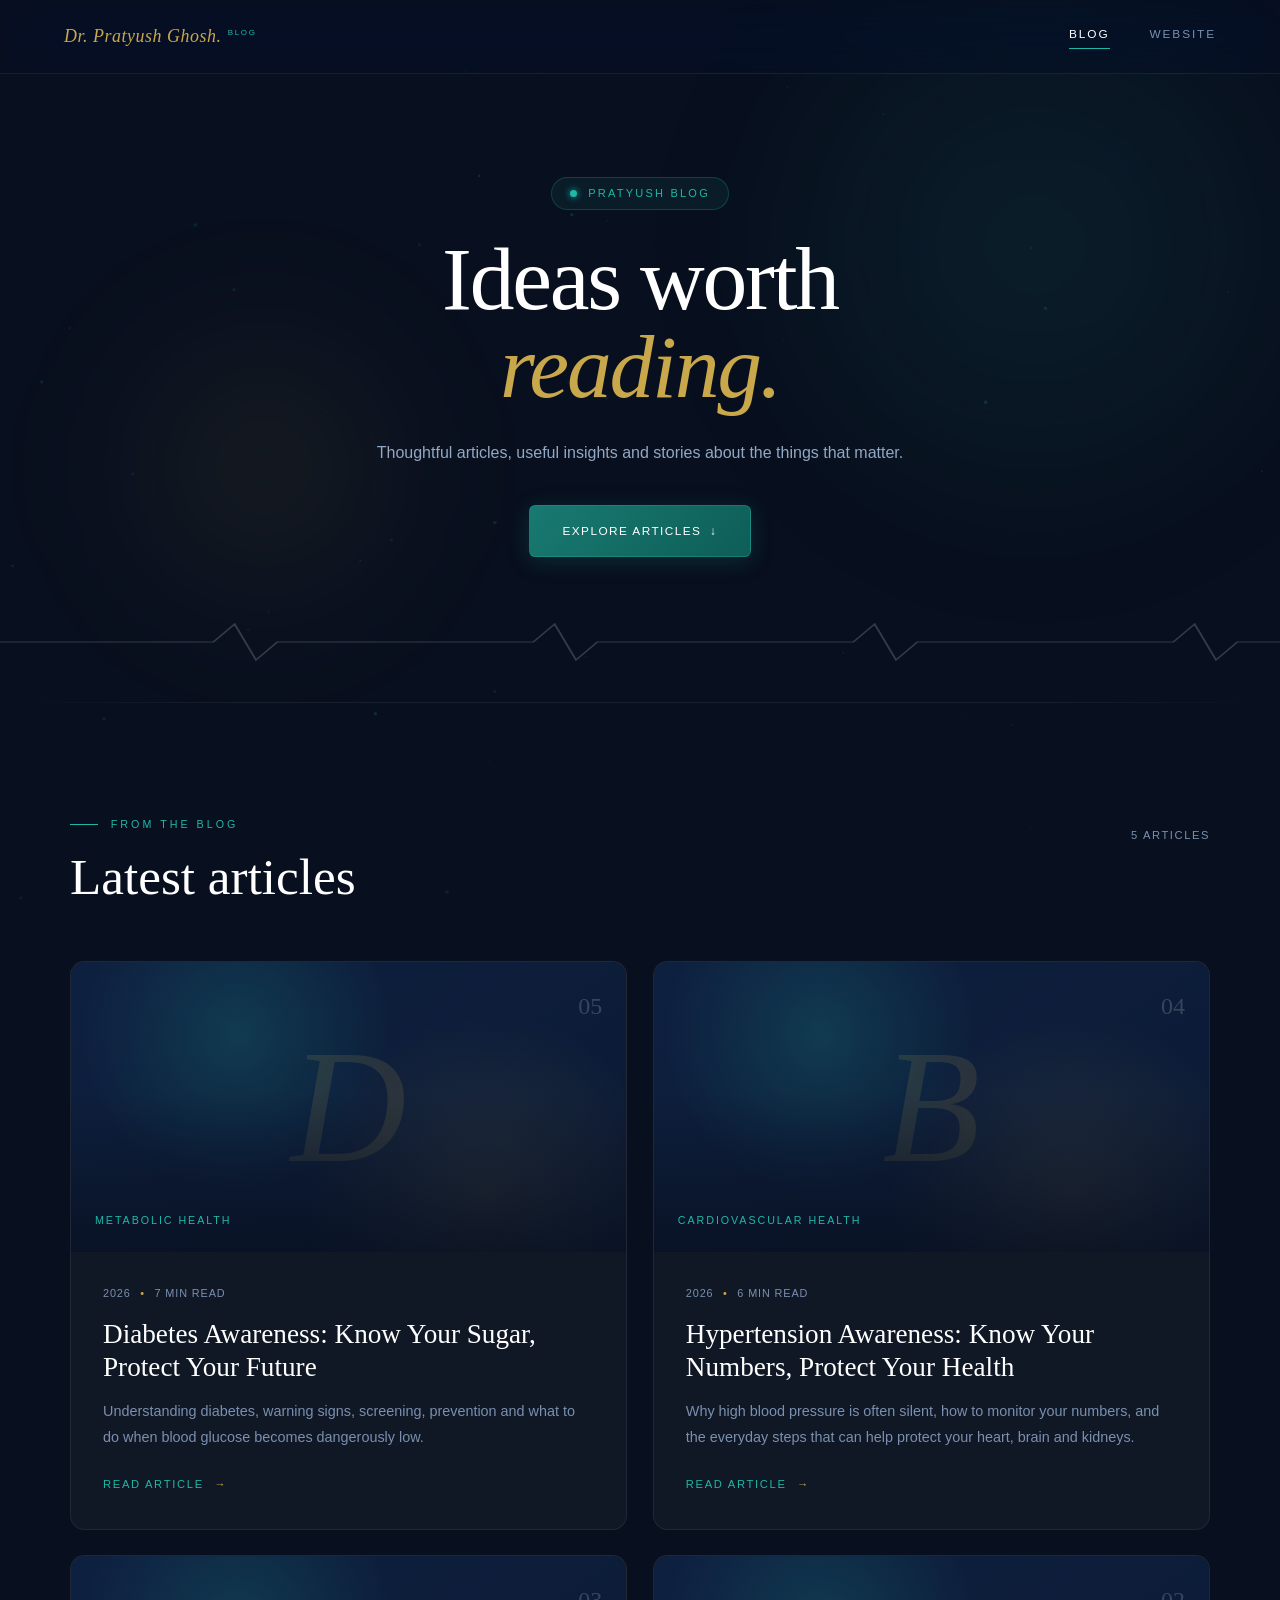
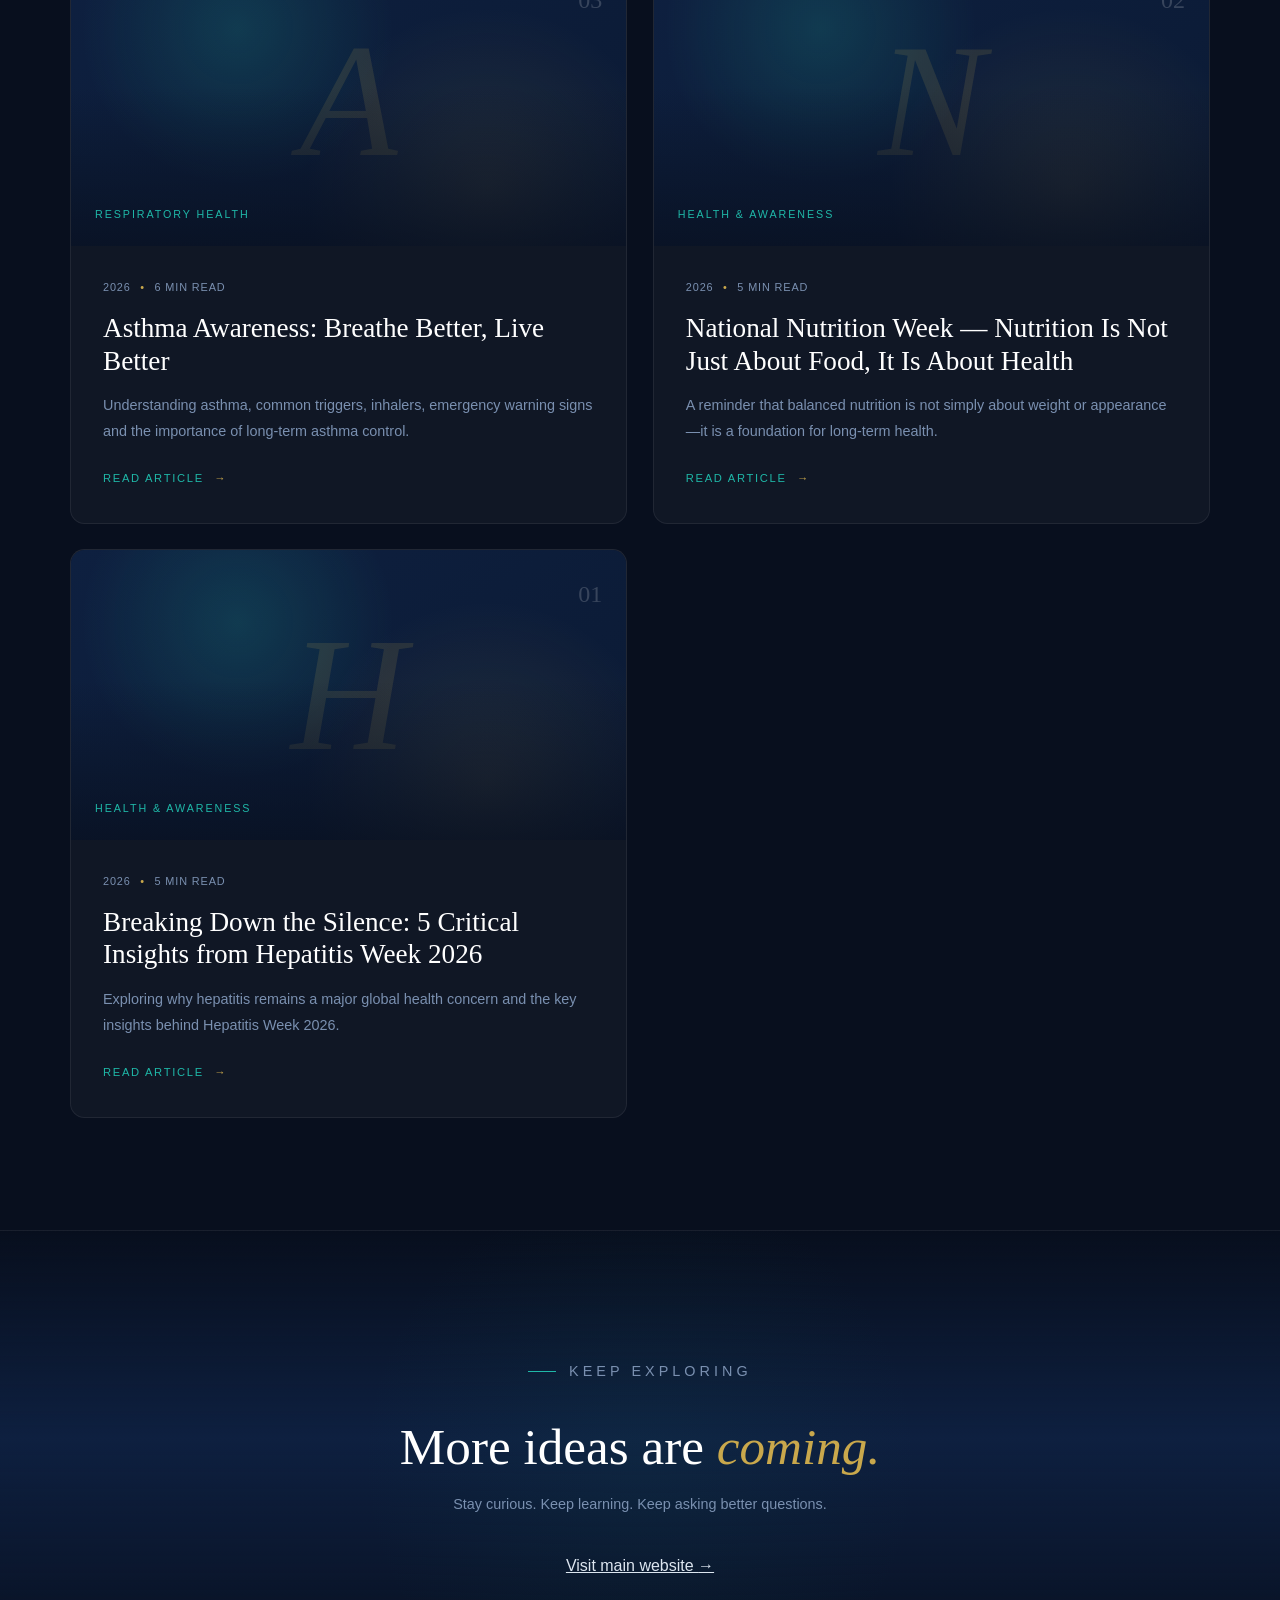
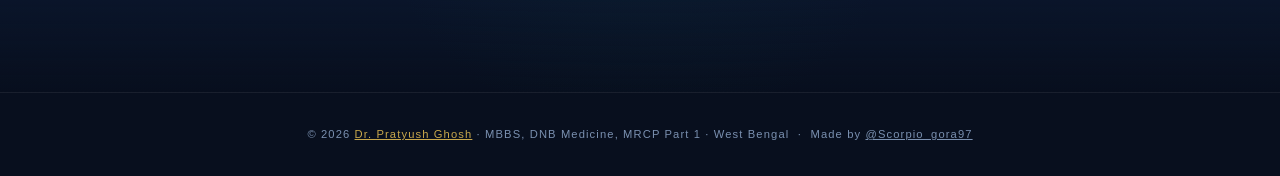
==== commit adca8232: "Update blog title and logo name to Dr. Pratyush Ghosh" ====
--- a/index.html
+++ b/index.html
@@ -4,7 +4,7 @@
 <meta charset="UTF-8">
 <meta name="viewport" content="width=device-width, initial-scale=1.0">
 <meta name="description" content="Pratyush Blog — thoughtful articles, health insights and stories.">
-<title>Blog | Pratyush</title>
+<title>Dr. Pratyush Ghosh | Blog </title>
 
   <link rel="stylesheet" href="styles.css">
   <script src="main.js" defer></script>
@@ -13,7 +13,7 @@
 <canvas id="bg-canvas"></canvas><div id="progress-bar"></div>
 
 <nav id="main-nav">
-<a class="nav-logo" href="index.html" aria-label="Pratyush Blog home">Pratyush.<sup>BLOG</sup></a>
+<a class="nav-logo" href="index.html" aria-label="Pratyush Blog home">Dr. Pratyush Ghosh.<sup>BLOG</sup></a>
 <button class="hamburger" id="hamburger" aria-label="Open navigation" aria-expanded="false" type="button"><span></span><span></span><span></span></button>
 <div class="nav-links" id="nav-links"><a href="index.html" class="active">Blog</a><a href="https://drpratyushghosh.netlify.app/" target="_blank" rel="noopener noreferrer">Website</a></div>
 </nav>
--- a/styles.css
+++ b/styles.css
@@ -1,3 +1,15 @@
+/*
+=========================================================
+DR. PRATYUSH GHOSH BLOG — COMBINED MASTER STYLESHEET
+=========================================================
+- Blog-home CSS preserved
+- Previous article CSS preserved
+- National Nutrition Week visual system unified across
+  every article page
+=========================================================
+*/
+
+/* ORIGINAL ARTICLE/BLOG SHARED CSS */
 /* ════════════════════════════════════════
    BLOG — MATCHING DR. PRATYUSH GHOSH WEBSITE
 ════════════════════════════════════════ */
@@ -381,389 +393,1652 @@
 
 
 /* =========================================================
-   FINAL MOBILE POLISH — BLOG PAGE
-   Matches the Dr. Pratyush Ghosh portfolio mobile feel
-   Desktop layout remains unchanged.
+   ARTICLE PAGE
+   Added to the user's existing global stylesheet.
    ========================================================= */
 
-@media (max-width: 700px) {
-
-  /* ---------- Mobile navigation ---------- */
-  nav {
-    min-height: 76px;
-    padding: 0 18px;
+.site-header {
+  position: relative;
+  z-index: 500;
+}
+
+.article-hero {
+  position: relative;
+  z-index: 1;
+  min-height: 62vh;
+  display: flex;
+  align-items: center;
+  padding: 9rem 4rem 5rem;
+  overflow: hidden;
+  background:
+    radial-gradient(circle at 75% 25%, rgba(31,184,168,.10), transparent 35%),
+    linear-gradient(145deg, var(--navy), var(--deep));
+  color: #fff;
+}
+
+.article-hero-inner {
+  width: min(920px, 100%);
+  margin: 0 auto;
+}
+
+.article-hero .hero-tag {
+  display: inline-block;
+  margin-bottom: 1.5rem;
+  padding: .4rem 1rem;
+  border: 1px solid rgba(31,184,168,.28);
+  border-radius: 999px;
+  background: rgba(31,184,168,.07);
+  color: var(--teal-l);
+  font-size: .68rem;
+  font-weight: 500;
+  letter-spacing: .18em;
+  text-transform: uppercase;
+}
+
+.article-hero h1 {
+  max-width: 900px;
+  margin: 0;
+  font-family: "Cormorant Garamond", serif;
+  font-size: clamp(3rem, 6.5vw, 6rem);
+  font-weight: 300;
+  line-height: 1.02;
+  letter-spacing: -.025em;
+  color: #fff;
+}
+
+.article-hero .lead {
+  max-width: 760px;
+  margin: 1.7rem 0 0;
+  padding-left: 1.2rem;
+  border-left: 3px solid var(--teal-l);
+  color: #aebfd2;
+  font-size: 1rem;
+  line-height: 1.85;
+}
+
+.article-hero .ecg-wrap {
+  position: relative;
+  left: auto;
+  right: auto;
+  bottom: auto;
+  max-width: 920px;
+  height: 46px;
+  margin: 2.5rem auto 0;
+  opacity: .65;
+  overflow: hidden;
+}
+
+.article-hero .ecg {
+  width: 100%;
+  height: 46px;
+}
+
+.article-hero .ecg polyline {
+  fill: none;
+  stroke: var(--teal-l);
+  stroke-width: 2;
+  vector-effect: non-scaling-stroke;
+}
+
+#article-body {
+  position: relative;
+  z-index: 1;
+  padding: 5rem 1.25rem 7rem;
+  background:
+    radial-gradient(circle at 10% 15%, rgba(31,184,168,.07), transparent 28%),
+    radial-gradient(circle at 90% 80%, rgba(201,168,76,.05), transparent 28%),
+    linear-gradient(180deg, var(--navy) 0%, var(--deep) 100%);
+}
+
+#article-body article {
+  width: min(850px, 100%);
+  margin: 0 auto;
+  padding: 3.5rem 3.75rem;
+  background: linear-gradient(180deg, #0e2942 0%, #0d3043 100%);
+  border: 1px solid rgba(31,184,168,.16);
+  border-radius: .8rem;
+  box-shadow: var(--shadow);
+  color: var(--text);
+}
+
+#article-body article p {
+  margin: 0 0 1.5rem;
+  color: #d6e0eb;
+  font-size: .96rem;
+  line-height: 1.9;
+}
+
+#article-body article h2 {
+  margin: 3rem 0 1rem;
+  font-family: "Cormorant Garamond", serif;
+  font-size: clamp(2rem, 4vw, 2.8rem);
+  font-weight: 400;
+  line-height: 1.15;
+  color: #fff;
+}
+
+#article-body article ul {
+  margin: 0 0 1.8rem 1.4rem;
+  padding: 0;
+}
+
+#article-body article li {
+  margin-bottom: .55rem;
+  color: #c9d6e3;
+  line-height: 1.75;
+}
+
+#article-body article strong {
+  color: #fff;
+}
+
+#article-body .intro {
+  margin-bottom: 2rem;
+  font-family: "Cormorant Garamond", serif;
+  font-size: 1.45rem;
+  line-height: 1.6;
+  color: #e5edf5;
+}
+
+#article-body .highlight,
+#article-body .info-card,
+#article-body .action-item {
+  background: rgba(255,255,255,.035);
+  border: 1px solid rgba(255,255,255,.08);
+  border-radius: .65rem;
+}
+
+#article-body .highlight {
+  margin: 2rem 0;
+  padding: 1.35rem 1.5rem;
+  border-left: 4px solid var(--gold);
+}
+
+#article-body .highlight-label {
+  display: block;
+  margin-bottom: .45rem;
+  color: var(--teal-l);
+  font-size: .7rem;
+  font-weight: 600;
+  letter-spacing: .14em;
+  text-transform: uppercase;
+}
+
+#article-body .info-grid {
+  display: grid;
+  grid-template-columns: repeat(2, minmax(0, 1fr));
+  gap: 1rem;
+  margin: 1.8rem 0 2rem;
+}
+
+#article-body .info-card {
+  padding: 1.4rem;
+  border-top: 3px solid var(--teal);
+}
+
+#article-body .info-number {
+  display: block;
+  margin-bottom: .35rem;
+  color: var(--gold);
+  font-size: .75rem;
+  font-weight: 600;
+  letter-spacing: .08em;
+}
+
+#article-body .info-card h3,
+#article-body .action-item h3 {
+  margin: 0 0 .5rem;
+  font-family: "Cormorant Garamond", serif;
+  font-size: 1.35rem;
+  font-weight: 400;
+  color: #fff;
+}
+
+#article-body .action-list {
+  display: grid;
+  gap: .9rem;
+  margin: 1.8rem 0;
+}
+
+#article-body .action-item {
+  padding: 1.25rem 1.4rem;
+}
+
+#article-body .action-item p {
+  margin-bottom: 0;
+}
+
+#article-body .closing {
+  margin-top: 3rem;
+  padding: 1.8rem 1.8rem 1.5rem;
+  background: linear-gradient(135deg, #e8f4f5, #d9edf0);
+  border-left: 5px solid var(--teal);
+  border-radius: .65rem;
+}
+
+#article-body .closing h2 {
+  margin-top: 0;
+  color: var(--navy);
+}
+
+#article-body .closing p {
+  color: #173b4d;
+}
+
+#article-body .closing .question {
+  color: #176b78;
+  font-weight: 600;
+}
+
+#article-body .closing p:last-child {
+  color: #173b4d;
+  font-weight: 500;
+}
+
+.site-footer {
+  position: relative;
+  z-index: 1;
+  text-align: center;
+  padding: 2rem;
+  background: var(--navy);
+  border-top: 1px solid var(--border);
+  color: var(--muted);
+  font-size: .7rem;
+  letter-spacing: .06em;
+}
+
+.site-footer .gold {
+  color: var(--gold);
+}
+
+.site-footer .gold a {
+  color: inherit;
+  text-decoration: none;
+}
+
+.site-footer .gold a:hover {
+  color: var(--gold-l);
+}
+
+.site-footer .footer-insta {
+  color: var(--teal-l);
+  text-decoration: none;
+}
+
+.site-footer .footer-insta:hover {
+  color: var(--gold-l);
+}
+
+@media (max-width: 900px) {
+  .article-hero {
+    padding: 8rem 1.8rem 4.5rem;
+  }
+
+  #article-body {
+    padding: 4rem 1.8rem 5rem;
+  }
+
+  #article-body article {
+    padding: 2.5rem 2rem;
+  }
+}
+
+@media (max-width: 600px) {
+  .article-hero {
+    padding: 7rem 1.2rem 3.5rem;
+    min-height: auto;
+  }
+
+  .article-hero h1 {
+    font-size: 3.3rem;
+  }
+
+  #article-body {
+    padding: 2.5rem 1.2rem 4rem;
+  }
+
+  #article-body article {
+    padding: 2rem 1.2rem;
+    border-radius: .6rem;
+  }
+
+  #article-body article p {
+    font-size: .92rem;
+  }
+
+  #article-body .info-grid {
+    grid-template-columns: 1fr;
+  }
+}
+
+
+
+/* ORIGINAL BLOG HOME CSS */
+/* ════════════════════════════════════════
+   BLOG — MATCHING DR. PRATYUSH GHOSH WEBSITE
+════════════════════════════════════════ */
+:root {
+  --navy: #080f1e;
+  --deep: #0b1a34;
+  --panel: #0e2040;
+  --teal: #187a72;
+  --teal-l: #1fb8a8;
+  --teal-glow: rgba(31,184,168,.18);
+  --gold: #c9a84c;
+  --gold-dim: rgba(201,168,76,.12);
+  --text: #dde6f0;
+  --muted: #7a90b0;
+  --card: rgba(255,255,255,.035);
+  --border: rgba(255,255,255,.07);
+  --border-h: rgba(31,184,168,.35);
+  --shadow: 0 24px 64px rgba(0,0,0,.45);
+}
+
+*, *::before, *::after { box-sizing: border-box; margin: 0; padding: 0; }
+html { scroll-behavior: smooth; font-size: 16px; }
+
+body {
+  background: var(--navy);
+  color: var(--text);
+  font-family: "DM Sans", sans-serif;
+  font-weight: 300;
+  line-height: 1.75;
+  overflow-x: hidden;
+}
+
+a { color: inherit; }
+
+#progress-bar {
+  position: fixed; top: 0; left: 0; z-index: 9998;
+  width: 0; height: 2px;
+  background: linear-gradient(90deg,var(--teal),var(--gold));
+  box-shadow: 0 0 10px var(--teal-l);
+}
+
+#bg-canvas {
+  position: fixed; inset: 0; z-index: 0;
+  pointer-events: none; opacity: .5;
+}
+
+/* Navigation */
+nav {
+  position: fixed; top: 0; left: 0; right: 0; z-index: 500;
+  display: flex; justify-content: space-between; align-items: center;
+  padding: 1.3rem 4rem;
+  background: rgba(8,15,30,.5);
+  backdrop-filter: blur(22px) saturate(180%);
+  border-bottom: 1px solid var(--border);
+  transition: padding .35s, background .35s, box-shadow .35s;
+}
+
+nav.scrolled {
+  padding: .85rem 4rem;
+  background: rgba(8,15,30,.92);
+  box-shadow: 0 4px 30px rgba(0,0,0,.3);
+}
+
+.nav-logo {
+  font-family: "Cormorant Garamond", serif;
+  font-size: 1.12rem; font-style: italic;
+  color: var(--gold); letter-spacing: .03em;
+  text-decoration: none;
+}
+
+.nav-logo sup {
+  font: 400 .5rem "DM Sans",sans-serif;
+  letter-spacing: .2em; color: var(--teal-l);
+  margin-left: .4rem; vertical-align: super;
+}
+
+.nav-links { display: flex; gap: 2.5rem; list-style: none; }
+
+.nav-links a {
+  color: var(--muted); text-decoration: none;
+  font-size: .74rem; letter-spacing: .16em;
+  text-transform: uppercase; position: relative;
+  padding-bottom: .3rem; transition: color .3s;
+}
+
+.nav-links a::after {
+  content: ""; position: absolute; bottom: 0; left: 0; right: 0;
+  height: 1px; background: var(--teal-l);
+  transform: scaleX(0); transform-origin: left;
+  transition: transform .35s cubic-bezier(.77,0,.175,1);
+}
+
+.nav-links a:hover, .nav-links a.active { color: #fff; }
+.nav-links a:hover::after, .nav-links a.active::after { transform: scaleX(1); }
+
+.hamburger {
+  display: none; flex-direction: column; gap: 5px;
+  border: 0; background: none; cursor: pointer; padding: .4rem;
+}
+.hamburger span {
+  display: block; width: 22px; height: 1.5px;
+  background: var(--muted); transition: .35s ease;
+}
+
+/* Hero */
+.blog-hero {
+  position: relative; z-index: 1;
+  min-height: 78vh;
+  display: flex; align-items: center; justify-content: center;
+  padding: 10rem 4rem 8rem;
+  overflow: hidden; text-align: center;
+}
+
+.blog-hero-inner { width: min(850px,100%); position: relative; z-index: 2; }
+
+.hero-tag {
+  display: inline-flex; align-items: center; gap: .7rem;
+  background: rgba(31,184,168,.08);
+  border: 1px solid rgba(31,184,168,.25);
+  padding: .35rem 1.1rem; border-radius: 2rem;
+  font-size: .69rem; letter-spacing: .2em;
+  text-transform: uppercase; color: var(--teal-l);
+  margin-bottom: 1.6rem;
+}
+
+.blink-dot {
+  width: 7px; height: 7px; border-radius: 50%;
+  background: var(--teal-l); box-shadow: 0 0 7px var(--teal-l);
+  animation: blinkPulse 2s ease-in-out infinite;
+}
+
+@keyframes blinkPulse {
+  0%,100% { opacity:1; box-shadow:0 0 7px var(--teal-l); }
+  50% { opacity:.2; box-shadow:none; }
+}
+
+.blog-hero h1 {
+  font-family: "Cormorant Garamond",serif;
+  font-size: clamp(3.5rem,7vw,6.7rem);
+  font-weight: 300; line-height: .98; color: #fff;
+  letter-spacing: -.025em;
+}
+.blog-hero h1 em { color: var(--gold); font-weight: 300; }
+
+.hero-bio {
+  max-width: 650px; margin: 1.7rem auto 2.3rem;
+  color: #92a8c4; font-size: 1rem; line-height: 1.9;
+}
+
+.blob { position:absolute; border-radius:50%; pointer-events:none; filter:blur(60px); }
+.blob-1 {
+  width:650px; height:650px; right:-80px; top:-80px;
+  background:radial-gradient(circle,rgba(24,122,114,.16),transparent 70%);
+  animation:blobDrift 9s ease-in-out infinite alternate;
+}
+.blob-2 {
+  width:400px; height:400px; left:5%; bottom:5%;
+  background:radial-gradient(circle,rgba(201,168,76,.09),transparent 70%);
+  animation:blobDrift 12s ease-in-out infinite alternate-reverse;
+}
+@keyframes blobDrift {
+  from { transform:translate(0,0) scale(1); }
+  to { transform:translate(35px,25px) scale(1.1); }
+}
+
+.ecg-wrap {
+  position:absolute; bottom:2rem; left:0; right:0;
+  height:56px; overflow:hidden; opacity:.2; pointer-events:none;
+}
+.ecg-wrap svg { width:200%; height:100%; animation:ecgScroll 5s linear infinite; }
+@keyframes ecgScroll { to { transform:translateX(-50%); } }
+
+.btn {
+  display:inline-flex; align-items:center; gap:.55rem;
+  padding:.9rem 2rem; border-radius:.4rem;
+  font-size:.74rem; letter-spacing:.12em; text-transform:uppercase;
+  text-decoration:none; font-weight:400;
+  transition:all .38s cubic-bezier(.23,1,.32,1);
+}
+.btn-primary {
+  background:linear-gradient(135deg,var(--teal),#0d5e57);
+  color:#fff; border:1px solid rgba(31,184,168,.3);
+  box-shadow:0 4px 22px rgba(24,122,114,.28);
+}
+.btn-primary:hover {
+  transform:translateY(-3px);
+  box-shadow:0 12px 40px rgba(31,184,168,.45),0 0 0 1px var(--teal-l);
+}
+.btn-outline { border:1px solid var(--border); color:var(--text); }
+.btn-outline:hover {
+  transform:translateY(-3px); border-color:var(--border-h);
+  background:rgba(31,184,168,.06);
+}
+
+.divider {
+  position:relative; z-index:1; width:100%; height:1px;
+  background:linear-gradient(90deg,transparent,var(--border) 20%,var(--border) 80%,transparent);
+}
+
+/* Articles */
+.section-wrap {
+  position:relative; z-index:1;
+  width:min(1140px,calc(100% - 8rem));
+  margin:0 auto; padding:7rem 0;
+}
+
+.section-eyebrow {
+  display:flex; align-items:center; gap:.8rem;
+  font-size:.67rem; letter-spacing:.28em;
+  text-transform:uppercase; color:var(--teal-l); margin-bottom:.9rem;
+}
+.section-eyebrow::before { content:""; width:28px; height:1px; background:var(--teal-l); }
+
+.articles-heading {
+  display:flex; justify-content:space-between; align-items:flex-start; gap:2rem;
+}
+.section-title {
+  font-family:"Cormorant Garamond",serif;
+  font-size:clamp(2.4rem,4vw,3.4rem);
+  font-weight:300; color:#fff; line-height:1.12; margin-bottom:3.5rem;
+}
+.article-count {
+  margin-top:.7rem; color:var(--muted);
+  font-size:.7rem; letter-spacing:.14em; text-transform:uppercase;
+}
+
+.blog-grid {
+  display:grid; grid-template-columns:repeat(2,minmax(0,1fr)); gap:1.6rem;
+}
+
+.blog-card {
+  background:var(--card); border:1px solid var(--border);
+  border-radius:.9rem; overflow:hidden;
+  transition:transform .4s cubic-bezier(.23,1,.32,1), border-color .35s, box-shadow .4s;
+}
+.blog-card:hover {
+  transform:translateY(-7px); border-color:rgba(31,184,168,.2);
+  box-shadow:0 22px 55px rgba(0,0,0,.35),0 0 0 1px rgba(31,184,168,.06);
+}
+
+.blog-cover {
+  min-height:290px; position:relative; overflow:hidden;
+  display:flex; align-items:center; justify-content:center;
+  text-decoration:none;
+  background:
+    radial-gradient(circle at 30% 25%,rgba(31,184,168,.18),transparent 35%),
+    radial-gradient(circle at 75% 80%,rgba(201,168,76,.12),transparent 38%),
+    linear-gradient(145deg,var(--panel),var(--deep));
+}
+.blog-cover::after {
+  content:""; position:absolute; inset:0;
+  background:linear-gradient(180deg,transparent 45%,rgba(8,15,30,.72));
+}
+.cover-mark {
+  font-family:"Cormorant Garamond",serif; font-style:italic;
+  font-size:10rem; line-height:1; color:rgba(201,168,76,.14);
+  transition:transform .5s ease,color .5s ease;
+}
+.blog-card:hover .cover-mark { transform:scale(1.07) rotate(-2deg); color:rgba(201,168,76,.2); }
+
+.cover-number {
+  position:absolute; z-index:2; top:1.4rem; right:1.5rem;
+  color:rgba(255,255,255,.18); font-family:"Cormorant Garamond",serif;
+  font-size:1.5rem;
+}
+.category {
+  position:absolute; z-index:2; left:1.5rem; bottom:1.4rem;
+  color:var(--teal-l); font-size:.67rem; letter-spacing:.18em; text-transform:uppercase;
+}
+
+.blog-card-body { padding:2rem; }
+.blog-meta {
+  display:flex; gap:.6rem; color:var(--muted);
+  font-size:.68rem; letter-spacing:.08em; text-transform:uppercase;
+}
+.meta-dot { color:var(--gold); }
+
+.blog-card h3 {
+  margin:.9rem 0 .9rem;
+  font-family:"Cormorant Garamond",serif;
+  font-size:1.7rem; font-weight:400; line-height:1.2; color:#fff;
+}
+.blog-card h3 a { color:inherit; text-decoration:none; transition:color .25s; }
+.blog-card h3 a:hover { color:var(--gold); }
+.blog-card p { color:var(--muted); font-size:.9rem; line-height:1.85; }
+
+.read-link {
+  display:inline-flex; align-items:center; gap:.65rem;
+  margin-top:1.5rem; color:var(--teal-l); text-decoration:none;
+  font-size:.7rem; letter-spacing:.15em; text-transform:uppercase;
+}
+.read-link span { color:var(--gold); transition:transform .3s; }
+.read-link:hover span { transform:translateX(5px); }
+
+/* Bottom CTA */
+.blog-cta {
+  position:relative; z-index:1; overflow:hidden;
+  text-align:center; padding:7rem 4rem;
+  border-top:1px solid var(--border); border-bottom:1px solid var(--border);
+  background:linear-gradient(180deg,transparent,var(--panel) 45%,transparent);
+}
+.cta-content { position:relative; z-index:2; }
+.cta-glow {
+  position:absolute; left:50%; top:50%; transform:translate(-50%,-50%);
+  width:700px; height:500px; border-radius:50%;
+  background:radial-gradient(circle,rgba(24,122,114,.08),transparent 65%);
+}
+.section-eyebrow.centered { justify-content:center; }
+.blog-cta h2 {
+  font-family:"Cormorant Garamond",serif;
+  font-size:clamp(2.4rem,4vw,3.5rem); font-weight:300; line-height:1.1; color:#fff;
+}
+.blog-cta h2 em { color:var(--gold); }
+.blog-cta p { color:var(--muted); margin:1rem 0 2.2rem; font-size:.9rem; }
+
+footer {
+  position:relative; z-index:1; text-align:center; padding:2rem;
+  font-size:.7rem; color:var(--muted); letter-spacing:.1em;
+}
+.gold { color:var(--gold); }
+
+.reveal {
+  opacity:0; transform:translateY(28px);
+  transition:opacity .7s ease, transform .7s ease;
+}
+.reveal.visible { opacity:1; transform:none; }
+
+.back-to-top {
+  position:fixed; z-index:450; right:1.5rem; bottom:1.5rem;
+  width:42px; height:42px; border-radius:50%;
+  border:1px solid var(--border); background:rgba(14,32,64,.88);
+  color:var(--teal-l); backdrop-filter:blur(10px); cursor:pointer;
+  opacity:0; pointer-events:none; transform:translateY(10px);
+  transition:.3s ease;
+}
+.back-to-top.visible { opacity:1; pointer-events:auto; transform:none; }
+.back-to-top:hover { border-color:var(--border-h); transform:translateY(-3px); }
+
+/* Responsive */
+@media (max-width:900px) {
+  nav { padding:1.1rem 1.8rem; }
+  nav.scrolled { padding:.9rem 1.8rem; }
+
+  .nav-links {
+    position:fixed; top:0; right:-100%; bottom:0; width:280px;
+    background:var(--panel); border-left:1px solid var(--border);
+    flex-direction:column; justify-content:center; align-items:flex-start;
+    gap:2rem; padding:3rem 2.5rem;
+    transition:right .45s cubic-bezier(.77,0,.175,1);
+    box-shadow:-10px 0 40px rgba(0,0,0,.4);
+  }
+  .nav-links.open { right:0; }
+  .nav-links a { font-size:1rem; letter-spacing:.1em; }
+  .hamburger { display:flex; position:relative; z-index:501; }
+
+  .blog-hero { padding:9rem 1.8rem 7rem; min-height:72vh; }
+  .section-wrap { width:calc(100% - 3.6rem); padding:5rem 0; }
+  .blog-grid { grid-template-columns:1fr; }
+  .blog-cta { padding:5rem 1.8rem; }
+}
+
+@media (max-width:600px) {
+  nav { padding:1rem 1.2rem; }
+  .nav-logo { font-size:1rem; }
+  .blog-hero { padding:8rem 1.2rem 6rem; }
+  .blog-hero h1 { font-size:3.5rem; }
+  .ecg-wrap { display:none; }
+  .section-wrap { width:calc(100% - 2.4rem); padding:4rem 0; }
+  .articles-heading { display:block; }
+  .article-count { display:block; margin:-2.7rem 0 2.4rem; }
+  .blog-cover { min-height:220px; }
+  .blog-card-body { padding:1.5rem; }
+  .blog-cta { padding:4rem 1.2rem; }
+}
+
+@media (prefers-reduced-motion:reduce) {
+  html { scroll-behavior:auto; }
+  *,*::before,*::after { animation:none!important; transition:none!important; }
+  .reveal { opacity:1; transform:none; }
+}
+
+
+/* =========================================================
+   UNIVERSAL ARTICLE VISUAL SYSTEM
+   National Nutrition Week is the design reference.
+   ========================================================= */
+
+.article-page{
+  --article-navy:#080f1e;
+  --article-deep:#0b1a34;
+  --article-panel:#0e2040;
+  --article-teal:#187a72;
+  --article-teal-l:#1fb8a8;
+  --article-gold:#c9a84c;
+  --article-gold-l:#e4c96f;
+  --article-text:#dde6f0;
+  --article-muted:#7a90b0;
+  --article-line:rgba(139,171,205,.15);
+  --article-shadow:0 24px 70px rgba(0,0,0,.32);
+  min-width:0;
+  background:
+    radial-gradient(circle at 15% 15%,rgba(31,184,168,.08),transparent 28%),
+    radial-gradient(circle at 85% 30%,rgba(201,168,76,.06),transparent 25%),
+    var(--article-navy);
+  color:var(--article-text);
+  overflow-x:hidden;
+}
+
+.article-page #bg-canvas{
+  position:fixed;inset:0;width:100%;height:100%;
+  z-index:-2;pointer-events:none;opacity:.55;
+}
+
+.article-page #progress-bar{
+  position:fixed;top:0;left:0;width:0;height:3px;
+  background:linear-gradient(90deg,var(--article-teal-l),var(--article-gold));
+  z-index:1000;
+}
+
+/* Header */
+.article-page nav{
+  position:fixed;top:0;left:0;right:0;z-index:900;
+  padding:18px 5%;
+  background:rgba(8,15,30,.72);
+  border-bottom:1px solid var(--article-line);
+  backdrop-filter:blur(18px);
+  -webkit-backdrop-filter:blur(18px);
+  transition:.3s ease;
+}
+.article-page nav.scrolled{
+  padding:11px 5%;
+  background:rgba(8,15,30,.92);
+}
+.article-page .nav-inner{
+  max-width:1180px;margin:auto;
+  display:flex;align-items:center;justify-content:space-between;gap:24px;
+}
+.article-page .brand{
+  display:flex;align-items:center;gap:12px;min-width:0;
+}
+.article-page .brand-mark{
+  width:40px;height:40px;flex:0 0 40px;
+  border:1px solid rgba(31,184,168,.55);
+  border-radius:50%;display:grid;place-items:center;
+  color:var(--article-teal-l);
+  font-family:"Cormorant Garamond",serif;font-size:22px;font-weight:700;
+  background:rgba(31,184,168,.07);
+}
+.article-page .brand-text{min-width:0}
+.article-page .brand-text strong{
+  display:block;font-family:"Cormorant Garamond",serif;
+  font-size:21px;line-height:1;color:#fff;
+}
+.article-page .brand-text span{
+  display:block;margin-top:5px;font-size:10px;line-height:1.2;
+  letter-spacing:2px;color:var(--article-gold);text-transform:uppercase;
+}
+.article-page .nav-links{
+  display:flex;align-items:center;gap:27px;
+  font-size:13px;color:var(--article-muted);
+}
+.article-page .nav-links a{transition:.25s}
+.article-page .nav-links a:hover{color:#fff}
+.article-page .nav-links .active{color:var(--article-teal-l)}
+.article-page .nav-cta{
+  padding:9px 15px;border:1px solid rgba(201,168,76,.45);
+  border-radius:5px;color:var(--article-gold-l)!important;
+}
+.article-page .hamburger{
+  display:none;background:none;border:0;color:#fff;
+  font-size:26px;cursor:pointer;
+}
+
+/* Hero */
+.article-page .hero,
+.article-page .article-hero{
+  width:min(1050px,100%);
+  min-height:0;
+  margin:0 auto;
+  padding:170px 5% 70px;
+  text-align:center;
+  position:relative;
+}
+.article-page .article-hero-inner{position:relative;z-index:2}
+.article-page .eyebrow,
+.article-page .hero-tag{
+  display:inline-flex;align-items:center;justify-content:center;gap:10px;
+  color:var(--article-teal-l);font-size:11px;font-weight:700;
+  letter-spacing:2.5px;text-transform:uppercase;margin-bottom:22px;
+  background:none;border:0;padding:0;border-radius:0;
+}
+.article-page .eyebrow::before,
+.article-page .eyebrow::after,
+.article-page .hero-tag::before,
+.article-page .hero-tag::after{
+  content:"";width:28px;height:1px;flex:0 0 28px;background:var(--article-gold);
+}
+.article-page .hero h1,
+.article-page .article-hero h1{
+  font-family:"Cormorant Garamond",serif;
+  font-size:clamp(48px,7vw,86px);line-height:.95;
+  color:#fff;font-weight:600;letter-spacing:-1px;
+  margin:0 0 22px;overflow-wrap:anywhere;
+}
+.article-page .hero-sub,
+.article-page .article-hero .lead{
+  max-width:760px;margin:auto;color:var(--article-gold-l);
+  font-family:"Cormorant Garamond",serif;
+  font-size:clamp(25px,3vw,38px);line-height:1.15;
+}
+.article-page .meta,
+.article-page .article-hero .meta{
+  margin-top:27px;color:var(--article-muted);
+  font-size:12px;letter-spacing:1px;text-transform:uppercase;
+}
+.article-page .meta span{margin:0 9px;color:var(--article-gold)}
+.article-page .ecg,
+.article-page .article-hero .ecg-wrap{
+  width:100%;height:46px;overflow:hidden;margin:10px 0 60px;opacity:.75;
+}
+.article-page .ecg svg,
+.article-page .article-hero .ecg{
+  display:block;width:100%;height:46px;
+}
+.article-page .ecg path,
+.article-page .article-hero .ecg polyline{
+  fill:none;stroke:var(--article-teal-l);stroke-width:1.4;
+  vector-effect:non-scaling-stroke;
+}
+
+/* Article body / sidebar */
+.article-page .layout,
+.article-page #article-body .layout{
+  width:min(1080px,90%);margin:auto;
+  display:grid;grid-template-columns:185px minmax(0,760px);
+  gap:65px;align-items:start;
+}
+.article-page .side{
+  position:sticky;top:115px;padding-top:6px;min-width:0;
+}
+.article-page .side-label{
+  font-size:10px;letter-spacing:2px;text-transform:uppercase;
+  color:var(--article-gold);margin-bottom:13px;
+}
+.article-page .side a{
+  display:block;width:max-content;max-width:100%;
+  color:var(--article-muted);font-size:12px;line-height:1.5;
+  margin:9px 0;transition:.25s ease;
+}
+.article-page .side a:hover,
+.article-page .side a.active{
+  color:var(--article-teal-l);transform:translateX(3px);
+}
+
+.article-page .article,
+.article-page #article-body > article{
+  min-width:0;
+  background:linear-gradient(145deg,rgba(14,32,64,.78),rgba(8,20,39,.72));
+  border:1px solid var(--article-line);
+  border-radius:10px;
+  padding:clamp(28px,5vw,58px);
+  box-shadow:var(--article-shadow);
+}
+
+.article-page .article .intro,
+.article-page #article-body .intro{
+  font-family:"Cormorant Garamond",serif;
+  font-size:25px;line-height:1.45;color:#eef5fb;margin-bottom:38px;
+}
+.article-page .article p,
+.article-page #article-body article p{
+  color:#b9c7d7;margin:0 0 17px;font-size:15px;line-height:1.8;
+}
+.article-page .article strong,
+.article-page #article-body article strong{color:#eef5fb}
+.article-page .section,
+.article-page #article-body article > .reveal{
+  margin:48px 0;scroll-margin-top:115px;
+}
+.article-page .section:first-of-type{margin-top:0}
+.article-page .section-number{
+  color:var(--article-teal-l);font-size:11px;font-weight:700;
+  letter-spacing:2px;margin-bottom:7px;
+}
+.article-page .article h2,
+.article-page #article-body article > .reveal > h2{
+  font-family:"Cormorant Garamond",serif;color:#fff;font-size:38px;
+  line-height:1.05;margin-bottom:18px;font-weight:600;
+}
+.article-page .article h3,
+.article-page #article-body article h3{
+  font-family:"Cormorant Garamond",serif;color:#fff;
+}
+.article-page .article ul,
+.article-page #article-body article ul{
+  list-style:none;margin:20px 0;
+}
+.article-page .article li,
+.article-page #article-body article li{
+  position:relative;margin:10px 0;padding:14px 17px 14px 42px;
+  background:rgba(255,255,255,.025);
+  border:1px solid rgba(139,171,205,.09);
+  border-radius:6px;color:#c6d2df;font-size:14px;line-height:1.65;
+}
+.article-page .article li::before,
+.article-page #article-body article li::before{
+  content:"";position:absolute;left:18px;top:22px;width:7px;height:7px;
+  border-radius:50%;background:var(--article-teal-l);
+  box-shadow:0 0 12px rgba(31,184,168,.5);
+}
+
+/* Shared callouts */
+.article-page .highlight{
+  margin:30px 0;padding:25px 26px;
+  border-left:3px solid var(--article-gold);
+  background:rgba(201,168,76,.06);
+}
+.article-page .highlight p{
+  margin:0;color:#e6dfc5;
+  font-family:"Cormorant Garamond",serif;font-size:24px;line-height:1.35;
+}
+.article-page .conditions{
+  display:grid;grid-template-columns:1fr 1fr;gap:10px;margin:20px 0;
+}
+.article-page .condition{
+  padding:14px 16px;background:rgba(31,184,168,.045);
+  border:1px solid rgba(31,184,168,.13);border-radius:6px;
+  color:#c7d4df;font-size:14px;
+}
+.article-page .caution{
+  margin:25px 0;padding:20px 21px;
+  border:1px solid rgba(201,168,76,.24);
+  background:rgba(201,168,76,.055);border-radius:7px;
+}
+.article-page .caution strong{
+  display:block;color:var(--article-gold-l);font-size:12px;
+  letter-spacing:1.5px;text-transform:uppercase;margin-bottom:7px;
+}
+.article-page .caution p{margin:0}
+.article-page .mantra{
+  text-align:center;margin:38px 0;padding:32px 20px;
+  border-top:1px solid var(--article-line);
+  border-bottom:1px solid var(--article-line);
+}
+.article-page .mantra p{
+  color:#fff;font-family:"Cormorant Garamond",serif;
+  font-size:27px;line-height:1.4;margin:0;
+}
+.article-page .disclaimer{
+  font-size:11px!important;color:#71839d!important;
+  border-top:1px solid var(--article-line);padding-top:20px;
+  margin-top:34px!important;
+}
+.article-page .back{
+  max-width:1080px;width:90%;margin:48px auto 80px;text-align:center;
+}
+.article-page .back a{
+  display:inline-block;padding:12px 19px;
+  border:1px solid rgba(31,184,168,.35);border-radius:5px;
+  color:var(--article-teal-l);font-size:12px;letter-spacing:1px;
+  text-transform:uppercase;transition:.25s;
+}
+.article-page .back a:hover{
+  background:rgba(31,184,168,.08);transform:translateY(-2px);
+}
+.article-page footer{
+  border-top:1px solid var(--article-line);padding:34px 5%;
+  color:var(--article-muted);font-size:11px;text-align:center;
+}
+.article-page footer strong{color:#b9c7d7}
+.article-page .reveal{
+  opacity:0;transform:translateY(20px);
+  transition:opacity .7s ease,transform .7s ease;
+}
+.article-page .reveal.visible{opacity:1;transform:none}
+.article-page #top,
+.article-page #back-to-top{
+  position:fixed;right:24px;bottom:24px;width:40px;height:40px;
+  border:1px solid var(--article-line);border-radius:50%;
+  background:rgba(8,15,30,.85);color:var(--article-teal-l);
+  cursor:pointer;display:none;place-items:center;z-index:800;
+}
+.article-page #top.visible,
+.article-page #back-to-top.visible{display:grid}
+
+/* Older hepatitis structure */
+.article-page #article-body{width:100%;margin:0}
+.article-page #article-body > article:not(.article){
+  width:min(760px,90%);margin:0 auto;
+}
+.article-page .highlight-label{
+  display:block;margin-bottom:8px;color:var(--article-gold);
+  font-size:10px;letter-spacing:1.7px;text-transform:uppercase;
+}
+
+/* Existing component polish */
+.article-page .info-grid,
+.article-page .risk-grid,
+.article-page .lifestyle-grid,
+.article-page .monitor-steps,
+.article-page .myth-fact{
+  margin:22px 0;
+}
+.article-page .info-card,
+.article-page .risk-card,
+.article-page .lifestyle-card,
+.article-page .monitor-step{
+  border-color:rgba(139,171,205,.12);
+  background:rgba(255,255,255,.025);
+}
+.article-page .closing,
+.article-page .final-message,
+.article-page .future-box,
+.article-page .closing-message{
+  border-left-color:var(--article-teal-l);
+}
+
+/* =========================================================
+   MOBILE — ALL ARTICLES FOLLOW THE NUTRITION WEEK LAYOUT
+   ========================================================= */
+@media(max-width:800px){
+
+  .article-page nav{
+    height:72px;min-height:72px;padding:0 15px;
+  }
+  .article-page nav.scrolled{padding:0 15px}
+  .article-page .nav-inner{height:100%;gap:10px}
+  .article-page .brand{flex:1 1 auto;max-width:calc(100% - 54px)}
+  .article-page .brand-mark{width:38px;height:38px;flex-basis:38px}
+  .article-page .brand-text{overflow:hidden}
+  .article-page .brand-text strong{
+    font-size:18px;white-space:nowrap;overflow:hidden;text-overflow:ellipsis;
+  }
+  .article-page .brand-text span{
+    font-size:8px;letter-spacing:1.6px;white-space:nowrap;
+    overflow:hidden;text-overflow:ellipsis;
+  }
+  .article-page .hamburger{
+    display:grid;place-items:center;flex:0 0 44px;width:44px;height:44px;
+  }
+  .article-page .nav-links{
+    position:fixed;top:72px;right:-100%;left:auto;width:100%;
+    height:calc(100dvh - 72px);padding:25px 20px;
+    display:flex;flex-direction:column;align-items:center;justify-content:center;
+    gap:22px;overflow-y:auto;background:rgba(8,15,30,.985);
+    border:0;border-top:1px solid var(--article-line);
+    transition:right .4s cubic-bezier(.77,0,.175,1);
+  }
+  .article-page .nav-links.open{right:0}
+  .article-page .nav-links a{
+    padding:8px 5px;font-size:13px;line-height:1.4;
+    letter-spacing:.18em;text-align:center;white-space:nowrap;
+  }
+
+  .article-page .hero,
+  .article-page .article-hero{
+    width:100%;max-width:100%;padding:124px 20px 54px;
+  }
+  .article-page .eyebrow,
+  .article-page .hero-tag{
+    gap:8px;margin-bottom:18px;font-size:9px;letter-spacing:2px;
+  }
+  .article-page .eyebrow::before,
+  .article-page .eyebrow::after,
+  .article-page .hero-tag::before,
+  .article-page .hero-tag::after{
+    width:22px;flex-basis:22px;
+  }
+  .article-page .hero h1,
+  .article-page .article-hero h1{
+    font-size:clamp(42px,11.5vw,58px);line-height:.98;
+    letter-spacing:-.5px;margin-bottom:18px;
+  }
+  .article-page .hero-sub,
+  .article-page .article-hero .lead{
+    max-width:390px;font-size:clamp(22px,6.2vw,30px);line-height:1.18;
+  }
+  .article-page .meta{
+    max-width:390px;margin:20px auto 0;font-size:9px;
+    line-height:1.9;letter-spacing:.8px;
+  }
+  .article-page .ecg,
+  .article-page .article-hero .ecg-wrap{
+    height:42px;margin:0 0 42px;
+  }
+
+  .article-page .layout,
+  .article-page #article-body .layout{
+    width:calc(100% - 30px);max-width:620px;margin:0 auto;
+    display:flex;flex-direction:column;gap:0;
+  }
+  .article-page .side{
+    position:static;width:100%;padding:0 0 22px;margin:0;
+  }
+  .article-page .side-label{
+    display:block;margin-bottom:10px;font-size:9px;letter-spacing:1.8px;
+  }
+  .article-page .side a{
+    display:block;width:100%;max-width:none;margin:0;padding:10px 13px;
+    border-bottom:1px solid rgba(139,171,205,.08);
+    font-size:12px;
+  }
+  .article-page .side a:first-of-type{
+    border-top:1px solid rgba(139,171,205,.08);
+  }
+  .article-page .side a:hover,
+  .article-page .side a.active{
+    color:var(--article-teal-l);background:rgba(31,184,168,.045);
+    transform:none;padding-left:17px;
+  }
+
+  .article-page .article,
+  .article-page #article-body > article{
+    width:100%;max-width:100%;padding:25px 20px;border-radius:11px;
+    box-shadow:0 18px 45px rgba(0,0,0,.25);overflow:hidden;
+  }
+  .article-page .article .intro,
+  .article-page #article-body .intro{
+    font-size:22px;line-height:1.48;margin-bottom:30px;
+  }
+  .article-page .article p,
+  .article-page #article-body article p{
+    font-size:14px;line-height:1.82;margin-bottom:16px;
+  }
+  .article-page .section,
+  .article-page #article-body article > .reveal{
+    margin:42px 0;scroll-margin-top:86px;
+  }
+  .article-page .section-number{font-size:9px;letter-spacing:1.7px}
+  .article-page .article h2,
+  .article-page #article-body article > .reveal > h2{
+    font-size:30px;line-height:1.08;margin-bottom:15px;
+  }
+  .article-page .article li,
+  .article-page #article-body article li{
+    margin:8px 0;padding:12px 13px 12px 35px;
+    font-size:12px;line-height:1.7;
+  }
+  .article-page .article li::before,
+  .article-page #article-body article li::before{
+    left:14px;top:20px;width:6px;height:6px;
+  }
+  .article-page .highlight{margin:23px 0;padding:19px 18px}
+  .article-page .highlight p{font-size:21px;line-height:1.38}
+  .article-page .conditions{grid-template-columns:1fr;gap:8px;margin:17px 0}
+  .article-page .condition{padding:12px 14px;font-size:13px}
+  .article-page .mantra{margin:30px 0;padding:25px 14px}
+  .article-page .mantra p{font-size:22px}
+  .article-page .back{width:calc(100% - 30px);margin:36px auto 58px}
+  .article-page footer{padding:25px 15px;font-size:9px}
+  .article-page #top,
+  .article-page #back-to-top{right:14px;bottom:15px;width:39px;height:39px}
+
+  .article-page .info-grid,
+  .article-page .risk-grid,
+  .article-page .lifestyle-grid,
+  .article-page .monitor-steps,
+  .article-page .myth-fact{
+    grid-template-columns:1fr!important;
+  }
+}
+
+@media(max-width:400px){
+  .article-page nav{height:68px;min-height:68px;padding:0 12px}
+  .article-page nav.scrolled{padding:0 12px}
+  .article-page .brand-mark{width:35px;height:35px;flex-basis:35px;font-size:19px}
+  .article-page .brand-text strong{font-size:16px}
+  .article-page .brand-text span{font-size:7px;letter-spacing:1.3px}
+  .article-page .hamburger{flex-basis:40px;width:40px;height:40px;font-size:24px}
+  .article-page .nav-links{top:68px;height:calc(100dvh - 68px)}
+  .article-page .hero,
+  .article-page .article-hero{padding:116px 15px 48px}
+  .article-page .hero h1,
+  .article-page .article-hero h1{font-size:42px}
+  .article-page .hero-sub,
+  .article-page .article-hero .lead{font-size:22px}
+  .article-page .layout,
+  .article-page #article-body .layout{width:calc(100% - 24px)}
+  .article-page .article,
+  .article-page #article-body > article{padding:21px 16px}
+  .article-page .article .intro,
+  .article-page #article-body .intro{font-size:20px}
+  .article-page .article h2,
+  .article-page #article-body article > .reveal > h2{font-size:27px}
+  .article-page .highlight p{font-size:19px}
+  .article-page .mantra p{font-size:20px}
+}
+
+@media(prefers-reduced-motion:reduce){
+  .article-page .reveal{opacity:1;transform:none}
+  .article-page *,
+  .article-page *::before,
+  .article-page *::after{
+    animation:none!important;transition:none!important;
+  }
+}
+
+/* =========================================================
+   PAGE-SPECIFIC ARTICLE COMPONENTS MOVED OUT OF HTML
+   ========================================================= */
+/* HYPERTENSION */
+/* =====================================================
+   HYPERTENSION ARTICLE — INTERACTIVE LAYER
+   Uses the existing blog CSS + JS as its foundation.
+===================================================== */
+
+.number-card {
+  margin: 25px 0;
+  padding: 22px;
+  border: 1px solid rgba(31,184,168,.20);
+  border-radius: 8px;
+  background: linear-gradient(135deg, rgba(31,184,168,.07), rgba(201,168,76,.035));
+}
+
+.number-card h3 {
+  margin: 0 0 9px;
+  color: #fff;
+  font-family: "Cormorant Garamond", serif;
+  font-size: 27px;
+}
+
+.number-card p {
+  margin-bottom: 0;
+}
+
+.monitor-steps {
+  display: grid;
+  grid-template-columns: repeat(2, minmax(0,1fr));
+  gap: 10px;
+  margin: 20px 0;
+}
+
+.monitor-step {
+  padding: 15px;
+  border: 1px solid rgba(139,171,205,.12);
+  border-radius: 7px;
+  background: rgba(255,255,255,.025);
+  color: #cbd6e1;
+  font-size: 13px;
+  line-height: 1.65;
+}
+
+.monitor-step strong {
+  display: block;
+  margin-bottom: 4px;
+  color: var(--teal-l);
+  font-size: 11px;
+  letter-spacing: 1.2px;
+  text-transform: uppercase;
+}
+
+.risk-grid {
+  display: grid;
+  grid-template-columns: repeat(2, minmax(0,1fr));
+  gap: 9px;
+  margin: 20px 0;
+}
+
+.risk-item {
+  padding: 12px 14px;
+  border-left: 3px solid var(--teal);
+  border-radius: 5px;
+  background: rgba(255,255,255,.025);
+  color: #cbd6e1;
+  font-size: 13px;
+}
+
+.lifestyle-grid {
+  display: grid;
+  grid-template-columns: repeat(2, minmax(0,1fr));
+  gap: 12px;
+  margin: 22px 0;
+}
+
+.lifestyle-card {
+  padding: 18px;
+  border: 1px solid rgba(31,184,168,.13);
+  border-radius: 8px;
+  background: rgba(31,184,168,.035);
+}
+
+.lifestyle-card .icon {
+  font-size: 23px;
+  margin-bottom: 6px;
+}
+
+.lifestyle-card h3 {
+  margin: 0 0 6px;
+  color: #fff;
+  font-family: "Cormorant Garamond", serif;
+  font-size: 21px;
+  font-weight: 600;
+}
+
+.lifestyle-card p {
+  margin: 0;
+  font-size: 13px;
+}
+
+.emergency-box {
+  margin: 23px 0;
+  padding: 20px;
+  border: 1px solid rgba(229,93,93,.30);
+  border-left: 4px solid #e55d5d;
+  border-radius: 7px;
+  background: rgba(229,93,93,.055);
+}
+
+.emergency-box strong {
+  display: block;
+  margin-bottom: 7px;
+  color: #ff8d8d;
+  font-size: 11px;
+  letter-spacing: 1.5px;
+  text-transform: uppercase;
+}
+
+.emergency-box p {
+  margin-bottom: 10px;
+}
+
+.warning-list {
+  display: grid;
+  gap: 8px;
+  margin: 15px 0 0;
+}
+
+.warning-item {
+  padding: 10px 12px;
+  border-radius: 5px;
+  background: rgba(255,255,255,.035);
+  color: #d7e0e9;
+  font-size: 13px;
+}
+
+.warning-item::before {
+  content: "•";
+  margin-right: 8px;
+  color: #ff8d8d;
+}
+
+.medicine-note {
+  margin: 22px 0;
+  padding: 18px;
+  border: 1px solid rgba(201,168,76,.20);
+  border-radius: 7px;
+  background: rgba(201,168,76,.045);
+}
+
+.medicine-note strong {
+  display: block;
+  margin-bottom: 6px;
+  color: var(--gold-l);
+  font-size: 11px;
+  letter-spacing: 1.4px;
+  text-transform: uppercase;
+}
+
+.final-message {
+  margin-top: 30px;
+  padding: 26px 22px;
+  border: 1px solid rgba(31,184,168,.22);
+  border-left: 4px solid var(--teal-l);
+  border-radius: 8px;
+  background: linear-gradient(135deg, rgba(31,184,168,.075), rgba(201,168,76,.035));
+}
+
+.final-message p {
+  margin: 8px 0;
+  color: #fff;
+  font-family: "Cormorant Garamond", serif;
+  font-size: 26px;
+  line-height: 1.25;
+}
+
+.final-message p:last-child {
+  color: var(--teal-l);
+}
+
+@media (max-width:700px) {
+  .monitor-steps,
+  .risk-grid,
+  .lifestyle-grid {
+    grid-template-columns: 1fr;
+  }
+}
+
+/* DIABETES */
+/* DIABETES PAGE-SPECIFIC INTERACTIVE LAYER */
+.type-tabs{display:flex;flex-wrap:wrap;gap:8px;margin:22px 0 14px}
+.type-tab{padding:9px 13px;border:1px solid rgba(139,171,205,.15);border-radius:999px;background:rgba(255,255,255,.025);color:#c7d3de;font-size:12px;font-weight:600;cursor:pointer}
+.type-tab:hover,.type-tab.active{border-color:var(--teal-l);background:rgba(31,184,168,.08);color:#fff}
+.type-panel{display:none;padding:17px 18px;border-left:3px solid var(--teal-l);border-radius:6px;background:rgba(31,184,168,.045)}
+.type-panel.active{display:block}.type-panel strong{color:#fff}
+.risk-grid,.lifestyle-grid{display:grid;grid-template-columns:repeat(2,minmax(0,1fr));gap:12px;margin:22px 0}
+.risk-card,.lifestyle-card{padding:17px;border:1px solid rgba(31,184,168,.14);border-radius:8px;background:rgba(255,255,255,.025);transition:.25s ease}
+.risk-card:hover,.lifestyle-card:hover{transform:translateY(-2px);border-color:rgba(31,184,168,.35)}
+.risk-card strong{display:block;margin-bottom:6px;color:var(--teal-l)}.risk-card p,.lifestyle-card p{margin:0;font-size:13px}
+.lifestyle-card .icon{font-size:23px;margin-bottom:6px}.lifestyle-card h3{margin:0 0 6px;color:#fff;font-family:"Cormorant Garamond",serif;font-size:22px}
+.number-card{margin:24px 0;padding:21px;border:1px solid rgba(31,184,168,.2);border-radius:8px;background:linear-gradient(135deg,rgba(31,184,168,.07),rgba(201,168,76,.035))}
+.number-card h3{margin:0 0 7px;color:#fff;font-family:"Cormorant Garamond",serif;font-size:27px}.number-card p{margin:0}
+.hypo-flow{display:grid;gap:10px;margin:23px 0}.hypo-step{display:flex;gap:13px;padding:15px 16px;border:1px solid rgba(201,168,76,.16);border-radius:7px;background:rgba(201,168,76,.035)}
+.hypo-step-number{width:29px;height:29px;flex:0 0 29px;display:grid;place-items:center;border-radius:50%;background:rgba(201,168,76,.13);color:var(--gold-l);font-weight:700;font-size:12px}
+.hypo-step strong{display:block;margin-bottom:4px;color:#fff}.hypo-step p{margin:0;font-size:13px}
+.fast-carb{display:flex;flex-wrap:wrap;gap:8px;margin:15px 0 4px}.fast-carb span{padding:8px 11px;border-radius:999px;background:rgba(31,184,168,.07);border:1px solid rgba(31,184,168,.18);color:#cbd8e2;font-size:12px}
+.emergency-box{margin:23px 0;padding:20px;border:1px solid rgba(229,93,93,.3);border-left:4px solid #e55d5d;border-radius:7px;background:rgba(229,93,93,.055)}
+.emergency-box strong{display:block;margin-bottom:7px;color:#ff8d8d;font-size:11px;letter-spacing:1.5px;text-transform:uppercase}
+.emergency-list{display:grid;gap:8px;margin-top:15px}.emergency-list div{padding:10px 12px;border-radius:5px;background:rgba(255,255,255,.035);color:#d7e0e9;font-size:13px}
+.emergency-list div::before{content:"•";margin-right:8px;color:#ff8d8d}
+.future-box{margin-top:30px;padding:26px 22px;border:1px solid rgba(31,184,168,.22);border-left:4px solid var(--teal-l);border-radius:8px;background:linear-gradient(135deg,rgba(31,184,168,.075),rgba(201,168,76,.035))}
+.future-box p{margin:7px 0;color:#fff;font-family:"Cormorant Garamond",serif;font-size:27px;line-height:1.22}.future-box p:last-child{color:var(--teal-l)}
+@media(max-width:700px){.risk-grid,.lifestyle-grid{grid-template-columns:1fr}}
+
+/* ASTHMA */
+/* ASTHMA PAGE — small page-specific layer over the shared blog CSS */
+.article .section { scroll-margin-top: 110px; }
+
+.trigger-grid { display:flex; flex-wrap:wrap; gap:9px; margin:20px 0; }
+.trigger-chip { padding:8px 13px; border:1px solid rgba(31,184,168,.22); border-radius:999px; background:rgba(31,184,168,.05); color:#cbd7e2; font-size:13px; transition:.25s; }
+.trigger-chip:hover { transform:translateY(-2px); border-color:var(--teal-l); color:#fff; }
+
+.myth-fact { display:grid; grid-template-columns:1fr 1fr; gap:12px; margin:22px 0; }
+.myth,.fact { padding:18px; border-radius:7px; }
+.myth { border:1px solid rgba(229,93,93,.2); background:rgba(229,93,93,.035); }
+.fact { border:1px solid rgba(31,184,168,.2); background:rgba(31,184,168,.045); }
+.myth strong,.fact strong { display:block; margin-bottom:7px; font-size:11px; letter-spacing:1.5px; text-transform:uppercase; }
+.myth strong { color:#ff8d8d; } .fact strong { color:var(--teal-l); }
+.myth p,.fact p { margin:0; }
+
+.emergency-plan { display:grid; gap:12px; margin:24px 0; }
+.emergency-step { border:1px solid rgba(139,171,205,.14); border-radius:8px; background:rgba(255,255,255,.025); overflow:hidden; }
+.emergency-step summary { display:flex; align-items:center; gap:11px; padding:17px; cursor:pointer; list-style:none; color:#fff; font-weight:600; font-size:14px; }
+.emergency-step summary::-webkit-details-marker { display:none; }
+.emergency-step summary::after { content:"+"; margin-left:auto; color:var(--teal-l); font-size:20px; }
+.emergency-step[open] summary::after { content:"−"; }
+.step-dot { width:12px; height:12px; flex:0 0 12px; border-radius:50%; }
+.step-green { background:#55c97a; } .step-yellow { background:#e5c44f; } .step-red { background:#e55d5d; }
+.step-content { padding:0 18px 18px 40px; }
+.step-content ul { margin-top:12px; }
+
+.emergency-banner { margin:20px 0 5px; padding:18px 19px; border:1px solid rgba(229,93,93,.3); border-left:4px solid #e55d5d; border-radius:7px; background:rgba(229,93,93,.055); }
+.emergency-banner strong { display:block; margin-bottom:6px; color:#ff8d8d; font-size:11px; letter-spacing:1.5px; text-transform:uppercase; }
+.emergency-banner p { margin:0; }
+
+.checklist { display:grid; gap:9px; margin:20px 0; }
+.check-item { display:flex; gap:10px; padding:12px 14px; border:1px solid rgba(139,171,205,.09); border-radius:6px; background:rgba(255,255,255,.025); color:#c6d2df; font-size:14px; }
+.check-item::before { content:"✓"; color:var(--teal-l); font-weight:700; }
+
+.closing-message { margin-top:30px; padding:26px 22px; border:1px solid rgba(31,184,168,.22); border-left:4px solid var(--teal-l); border-radius:8px; background:linear-gradient(135deg,rgba(31,184,168,.075),rgba(201,168,76,.035)); }
+.closing-message .final-line { margin:8px 0; color:#fff; font-family:"Cormorant Garamond",serif; font-size:27px; line-height:1.25; }
+.closing-message .accent { color:var(--teal-l); }
+
+@media(max-width:700px) {
+  .myth-fact { grid-template-columns:1fr; }
+  .step-content { padding-left:38px; }
+}
+
+/* Final article component harmonization */
+.article-page .number-card,
+.article-page .future-box,
+.article-page .closing-message,
+.article-page .final-message,
+.article-page .closing{
+  border-radius:8px;
+}
+.article-page .type-tab{
+  cursor:pointer;
+}
+.article-page .trigger-chip,
+.article-page .fast-carb span{
+  display:inline-block;
+}
+.article-page .emergency-box,
+.article-page .emergency-banner{
+  border-radius:7px;
+}
+@media(max-width:700px){
+  .article-page .monitor-steps,
+  .article-page .risk-grid,
+  .article-page .lifestyle-grid,
+  .article-page .myth-fact{
+    grid-template-columns:1fr!important;
+  }
+}
+
+
+/* =========================================================
+   BLOG HOME — MOBILE NAV FIX
+   Keep "BLOG" + "WEBSITE" directly UNDER the header.
+   The article pages keep their existing article-page nav.
+   ========================================================= */
+
+@media (max-width: 900px) {
+  body.blog-home nav#main-nav {
+    height: 72px;
+    min-height: 72px;
+    padding: 0 1.2rem;
     display: flex;
     align-items: center;
   }
 
-  nav.scrolled {
-    padding: 0 18px;
-  }
-
-  .nav-logo {
-    font-size: 1rem;
-    line-height: 1.1;
-  }
-
-  .nav-logo sup {
-    font-size: .45rem;
-    margin-left: .25rem;
-  }
-
-  .nav-links {
-    top: 76px;
+  body.blog-home .nav-logo {
+    line-height: 1;
+    position: relative;
+    z-index: 502;
+  }
+
+  body.blog-home .hamburger {
+    display: flex;
+    position: relative;
+    z-index: 503;
+    flex: 0 0 auto;
+  }
+
+  /* Closed: completely off-screen to the right */
+  body.blog-home .nav-links {
+    position: fixed;
+    top: 72px;
     right: -100%;
+    left: 0;
     bottom: 0;
     width: 100%;
-    height: calc(100vh - 76px);
-    padding: 0 24px;
-    background: rgba(8,15,30,.97);
-    border-left: 0;
+    height: calc(100dvh - 72px);
+
+    display: flex;
+    flex-direction: column;
+    align-items: center;
+    justify-content: flex-start;
+
+    gap: 0;
+    padding: 30px 24px 40px;
+
+    background: rgba(14, 32, 64, .98);
+    border: 0;
     border-top: 1px solid var(--border);
-    backdrop-filter: blur(22px);
-    align-items: center;
-    justify-content: center;
-    gap: 25px;
-    box-shadow: none;
-  }
-
-  .nav-links.open {
+    box-shadow: 0 20px 45px rgba(0,0,0,.35);
+
+    overflow-y: auto;
+    transition: right .4s cubic-bezier(.77,0,.175,1);
+
+    z-index: 501;
+  }
+
+  /* Open: menu starts immediately below header */
+  body.blog-home .nav-links.open {
     right: 0;
   }
 
-  .nav-links a {
-    font-size: .86rem;
-    letter-spacing: .20em;
-    padding: 8px 4px;
+  body.blog-home .nav-links a {
+    width: min(320px, 100%);
+    padding: 18px 10px;
     text-align: center;
-  }
-
-  .hamburger {
-    padding: 9px;
-  }
-
-  /* ---------- Hero ---------- */
-  .blog-hero {
-    min-height: auto;
-    padding: 126px 20px 72px;
-    display: flex;
-    align-items: center;
-  }
-
-  .blog-hero-inner {
+
+    color: var(--muted);
+    font-size: 1rem;
+    line-height: 1.4;
+    letter-spacing: .16em;
+  }
+
+  body.blog-home .nav-links a.active {
+    color: #fff;
+  }
+
+  body.blog-home .nav-links a::after {
+    left: 25%;
+    right: 25%;
+  }
+}
+
+@media (max-width: 600px) {
+  body.blog-home nav#main-nav {
+    height: 68px;
+    min-height: 68px;
+    padding: 0 1.1rem;
+  }
+
+  body.blog-home .nav-links {
+    top: 68px;
+    height: calc(100dvh - 68px);
+    padding-top: 26px;
+  }
+
+  body.blog-home .nav-links a {
+    font-size: .95rem;
+    padding: 17px 10px;
+  }
+}
+
+
+/* =========================================================
+   FINAL FIX — HOME MOBILE MENU MUST BE CLOSED BY DEFAULT
+   Use transform instead of right because left:0 + width:100%
+   makes the previous right:-100% ineffective.
+   ========================================================= */
+
+@media (max-width: 900px) {
+  body.blog-home .nav-links {
+    left: 0;
+    right: auto;
     width: 100%;
-    max-width: 520px;
-  }
-
-  .hero-tag {
-    max-width: 100%;
-    padding: 7px 13px;
-    gap: 7px;
-    font-size: 8px;
-    letter-spacing: .16em;
-    white-space: normal;
-    justify-content: center;
-    line-height: 1.5;
-  }
-
-  .blog-hero h1 {
-    font-size: clamp(42px, 12vw, 58px);
-    line-height: .98;
-    letter-spacing: -.02em;
-  }
-
-  .hero-bio {
-    max-width: 360px;
-    margin: 18px auto 24px;
-    font-size: 12.5px;
-    line-height: 1.8;
-  }
-
-  .blog-hero .btn {
-    min-height: 46px;
-    padding: 11px 18px;
-    font-size: 9px;
-    letter-spacing: .11em;
-  }
-
-  /* ---------- Articles section ---------- */
-  .section-wrap {
-    width: calc(100% - 30px);
-    max-width: 560px;
-    padding: 64px 0;
-  }
-
-  .section-eyebrow {
-    justify-content: flex-start;
-    gap: 9px;
-    margin-bottom: 10px;
-    font-size: 9px;
-    letter-spacing: .20em;
-  }
-
-  .section-eyebrow::before {
-    width: 22px;
-  }
-
-  .articles-heading {
-    display: block;
-  }
-
-  .section-title {
-    margin-bottom: 10px;
-    font-size: clamp(38px, 11vw, 50px);
-    line-height: 1;
-  }
-
-  .article-count {
-    margin: 0 0 28px;
-    font-size: 9px;
-    letter-spacing: .12em;
-  }
-
-  /* ---------- Blog cards ---------- */
-  .blog-grid {
+    transform: translateX(100%);
+    visibility: hidden;
+    pointer-events: none;
+    transition:
+      transform .4s cubic-bezier(.77,0,.175,1),
+      visibility 0s linear .4s;
+  }
+
+  body.blog-home .nav-links.open {
+    right: auto;
+    transform: translateX(0);
+    visibility: visible;
+    pointer-events: auto;
+    transition:
+      transform .4s cubic-bezier(.77,0,.175,1),
+      visibility 0s linear 0s;
+  }
+}
+
+@media (max-width: 600px) {
+  body.blog-home .nav-links {
     width: 100%;
-    display: grid;
-    grid-template-columns: 1fr;
-    gap: 15px;
-  }
-
-  .blog-card {
+  }
+
+  body.blog-home .nav-links.open {
     width: 100%;
-    border-radius: 12px;
-    overflow: hidden;
-    background: linear-gradient(
-      135deg,
-      rgba(255,255,255,.045),
-      rgba(255,255,255,.018)
-    );
-    border: 1px solid rgba(255,255,255,.075);
-    box-shadow: 0 10px 30px rgba(0,0,0,.18);
-    transition:
-      transform .35s ease,
-      border-color .3s ease,
-      box-shadow .35s ease;
-  }
-
-  .blog-card:active {
-    transform: translateY(-2px);
-    border-color: rgba(31,184,168,.35);
-    box-shadow: 0 14px 35px rgba(0,0,0,.24);
-  }
-
-  /* Smaller, cleaner article visual on phones */
-  .blog-cover {
-    min-height: 150px;
-    height: 150px;
-    padding: 15px;
-  }
-
-  .cover-mark {
-    font-size: 6.5rem;
-  }
-
-  .cover-number {
-    top: 12px;
-    right: 14px;
-    font-size: 1.15rem;
-  }
-
-  .category {
-    left: 14px;
-    bottom: 12px;
-    font-size: 8px;
-    letter-spacing: .14em;
-  }
-
-  .blog-card-body {
-    padding: 18px 17px 20px;
-  }
-
-  .blog-meta {
-    gap: 6px;
-    font-size: 8px;
-    line-height: 1.5;
-    letter-spacing: .07em;
-    flex-wrap: wrap;
-  }
-
-  .blog-card h3 {
-    margin: 9px 0 9px;
-    font-size: 23px;
-    line-height: 1.16;
-    letter-spacing: -.01em;
-  }
-
-  .blog-card h3 a {
-    display: block;
-  }
-
-  .blog-card p {
-    margin: 0;
-    font-size: 12px;
-    line-height: 1.75;
-    color: #8195b0;
-
-    display: -webkit-box;
-    -webkit-box-orient: vertical;
-    -webkit-line-clamp: 4;
-    overflow: hidden;
-  }
-
-  .read-link {
-    margin-top: 15px;
-    padding: 5px 0;
-    font-size: 9px;
-    letter-spacing: .12em;
-  }
-
-  .read-link span {
-    font-size: 13px;
-  }
-
-  /* ---------- CTA ---------- */
-  .blog-cta {
-    padding: 66px 20px;
-  }
-
-  .cta-glow {
-    width: 360px;
-    height: 300px;
-  }
-
-  .blog-cta h2 {
-    max-width: 350px;
-    margin: 0 auto;
-    font-size: clamp(38px, 10vw, 50px);
-    line-height: 1;
-  }
-
-  .blog-cta p {
-    max-width: 320px;
-    margin: 14px auto 24px;
-    font-size: 12px;
-    line-height: 1.8;
-  }
-
-  .blog-cta .btn {
-    width: 100%;
-    max-width: 270px;
-    min-height: 46px;
-    justify-content: center;
-    padding: 11px 16px;
-    font-size: 9px;
-  }
-
-  /* ---------- Back to top ---------- */
-  .back-to-top {
-    right: 14px;
-    bottom: 16px;
-    width: 40px;
-    height: 40px;
-  }
-
-  footer {
-    padding: 22px 16px;
-    font-size: 9px;
-    line-height: 1.8;
-  }
-}
-
-/* Extra-small phones */
-@media (max-width: 400px) {
-
-  nav {
-    min-height: 72px;
-    padding: 0 15px;
-  }
-
-  nav.scrolled {
-    padding: 0 15px;
-  }
-
-  .nav-links {
-    top: 72px;
-    right: -100%;
-    height: calc(100vh - 72px);
-    gap: 21px;
-  }
-
-  .nav-links a {
-    font-size: .8rem;
-    letter-spacing: .17em;
-  }
-
-  .blog-hero {
-    padding: 116px 15px 60px;
-  }
-
-  .blog-hero h1 {
-    font-size: 42px;
-  }
-
-  .hero-bio {
-    font-size: 11.5px;
-  }
-
-  .section-wrap {
-    width: calc(100% - 30px);
-    padding: 56px 0;
-  }
-
-  .section-title {
-    font-size: 38px;
-  }
-
-  .blog-cover {
-    min-height: 135px;
-    height: 135px;
-  }
-
-  .cover-mark {
-    font-size: 5.5rem;
-  }
-
-  .blog-card-body {
-    padding: 16px 15px 18px;
-  }
-
-  .blog-card h3 {
-    font-size: 21px;
-  }
-
-  .blog-card p {
-    font-size: 11.5px;
-    line-height: 1.7;
-  }
-
-  .blog-cta {
-    padding: 56px 15px;
-  }
-
-  .blog-cta h2 {
-    font-size: 40px;
-  }
-}
-
-/* Prevent desktop hover effects from causing awkward touch behaviour */
-@media (hover: none) and (pointer: coarse) {
-  .blog-card:hover {
-    transform: none;
-    box-shadow: 0 10px 30px rgba(0,0,0,.18);
-    border-color: rgba(255,255,255,.075);
-  }
-
-  .blog-card:hover .cover-mark {
-    transform: none;
-    color: rgba(201,168,76,.14);
-  }
-
-  .read-link:hover span {
-    transform: none;
-  }
-
-  .nav-links a:hover {
-    color: var(--muted);
-  }
-}
+  }
+}
